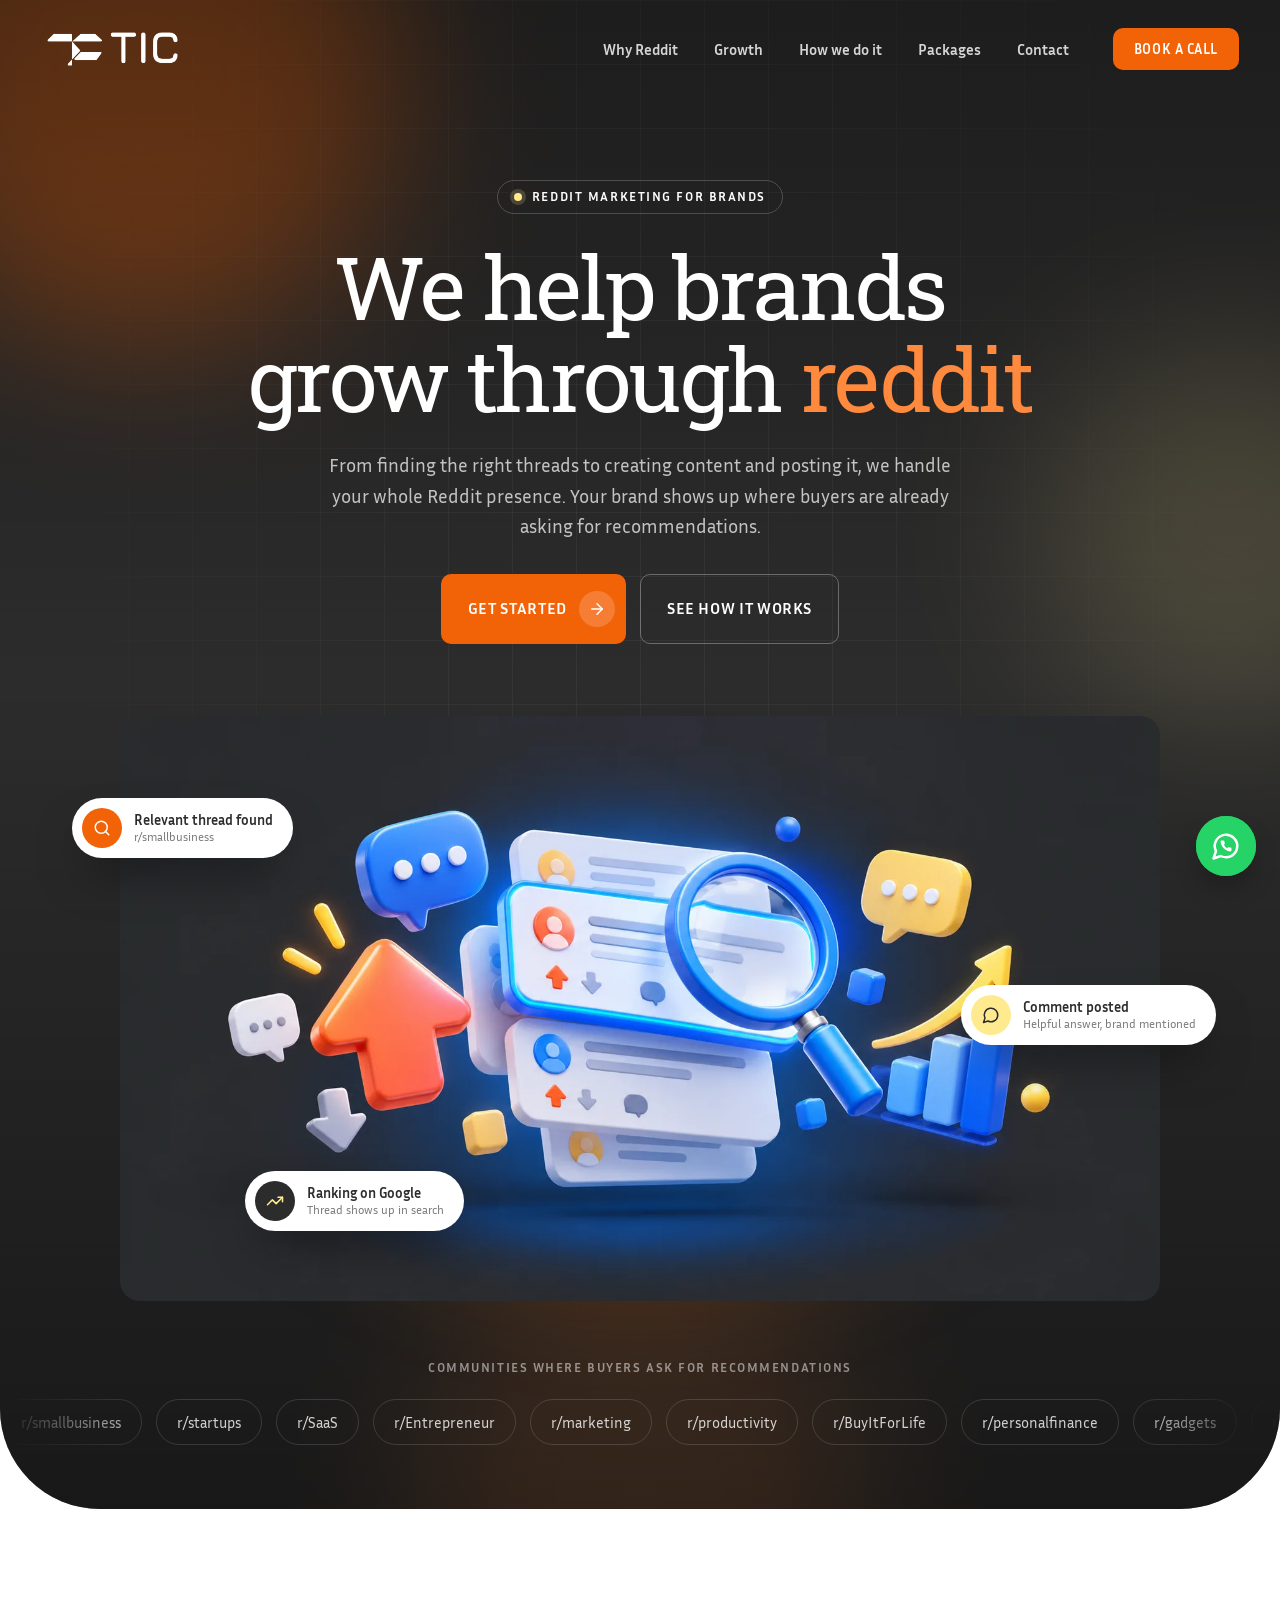
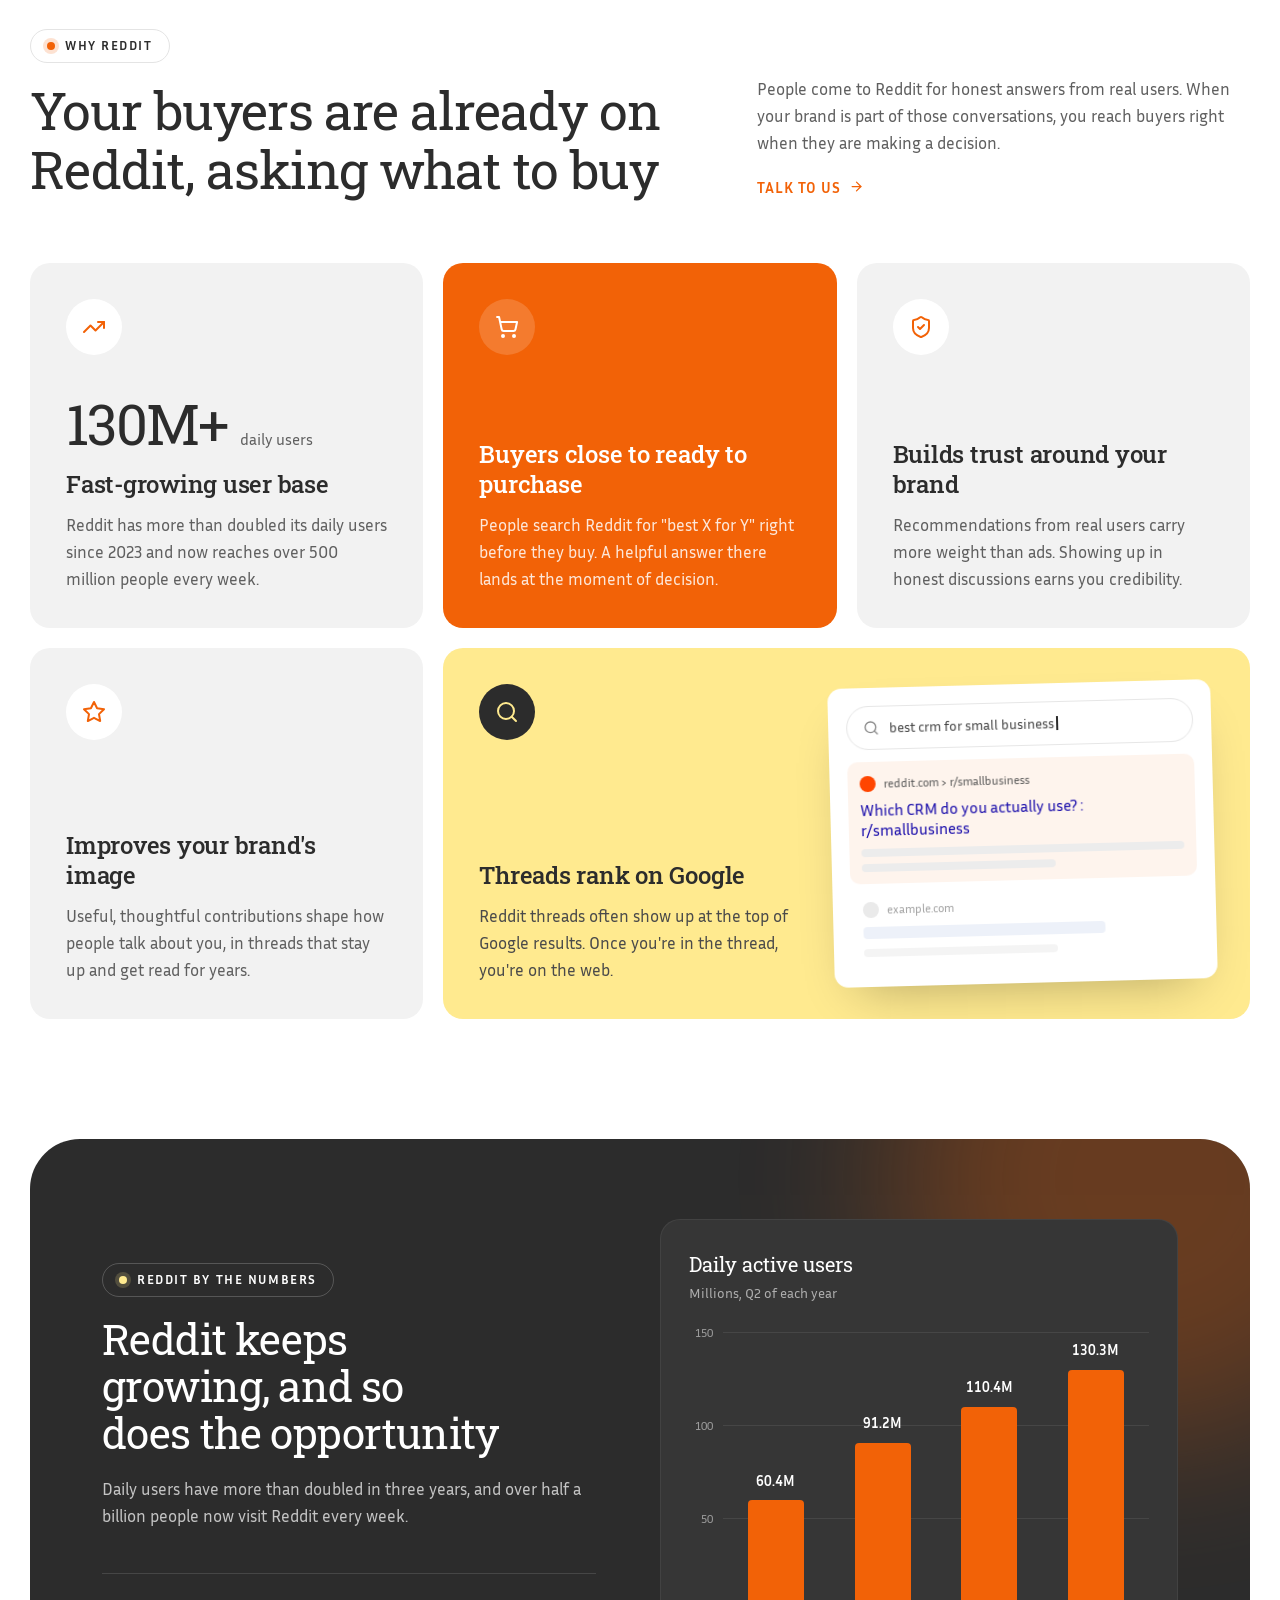
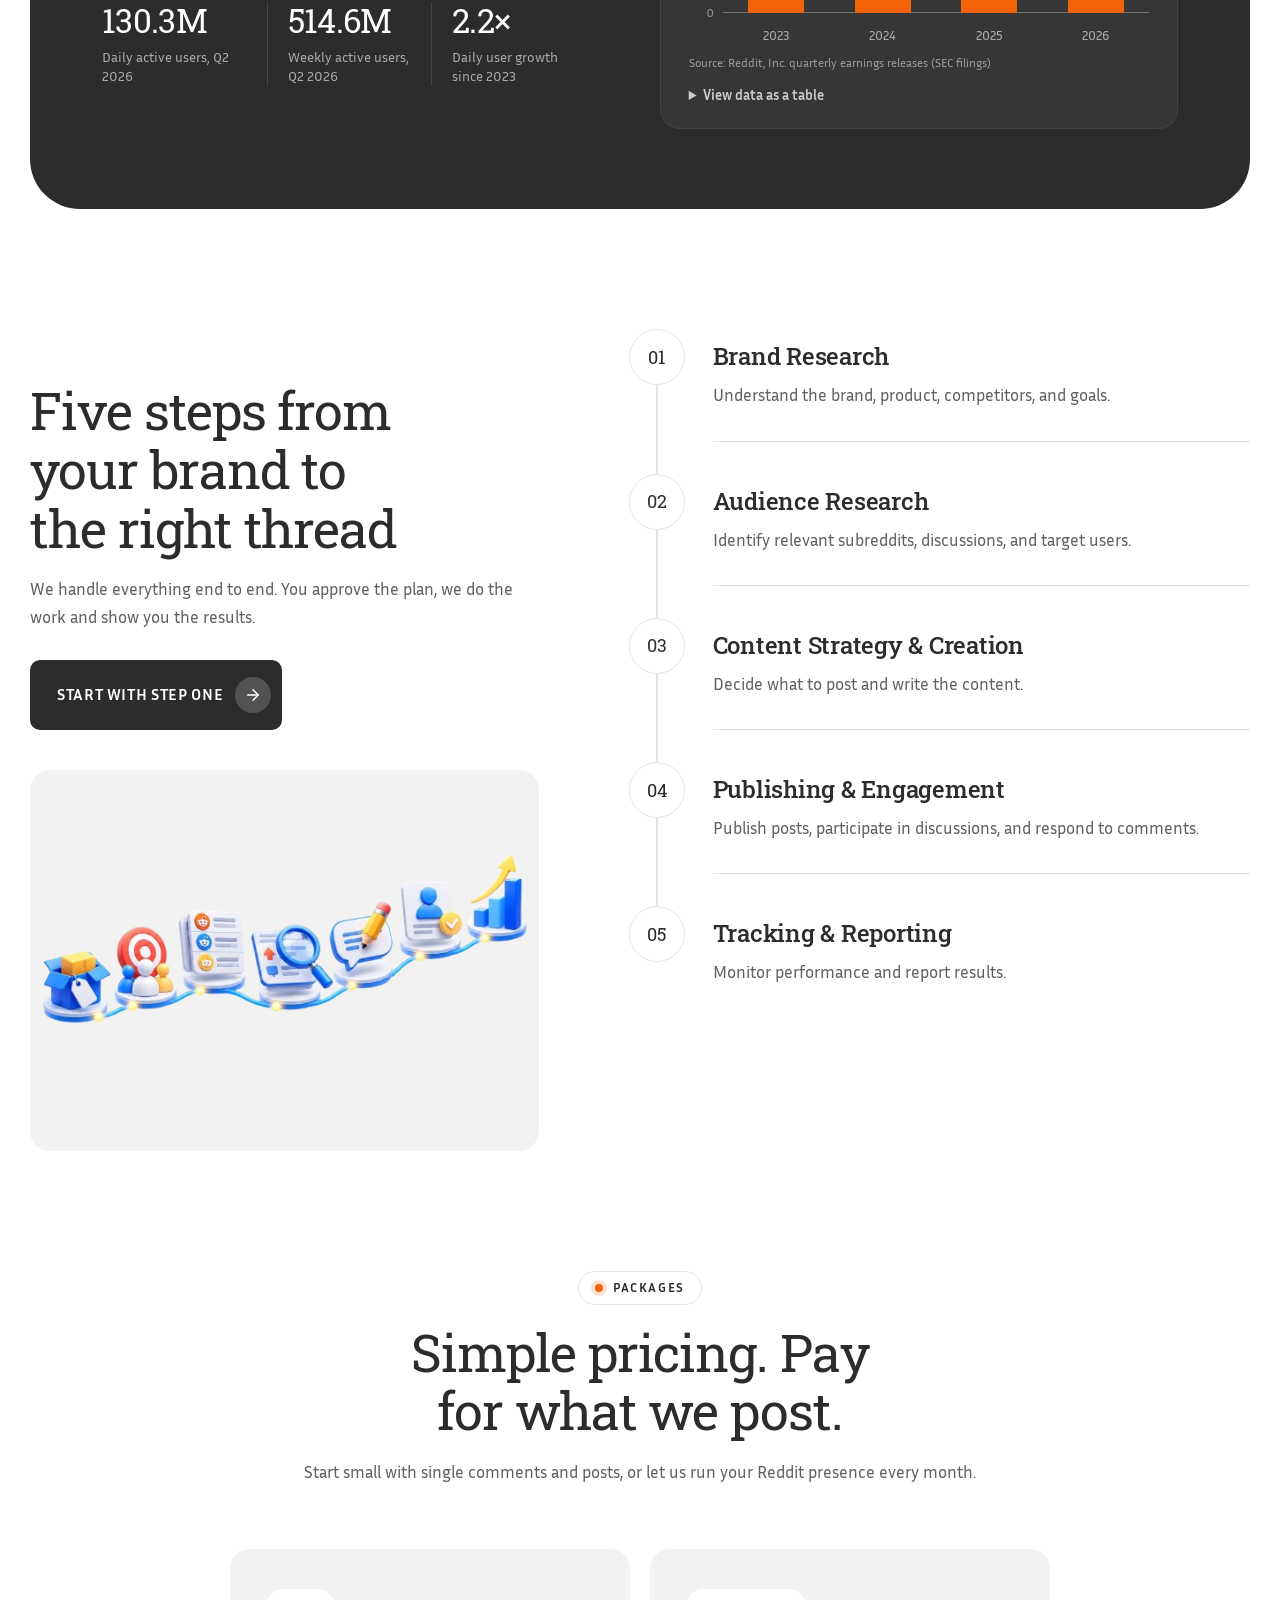
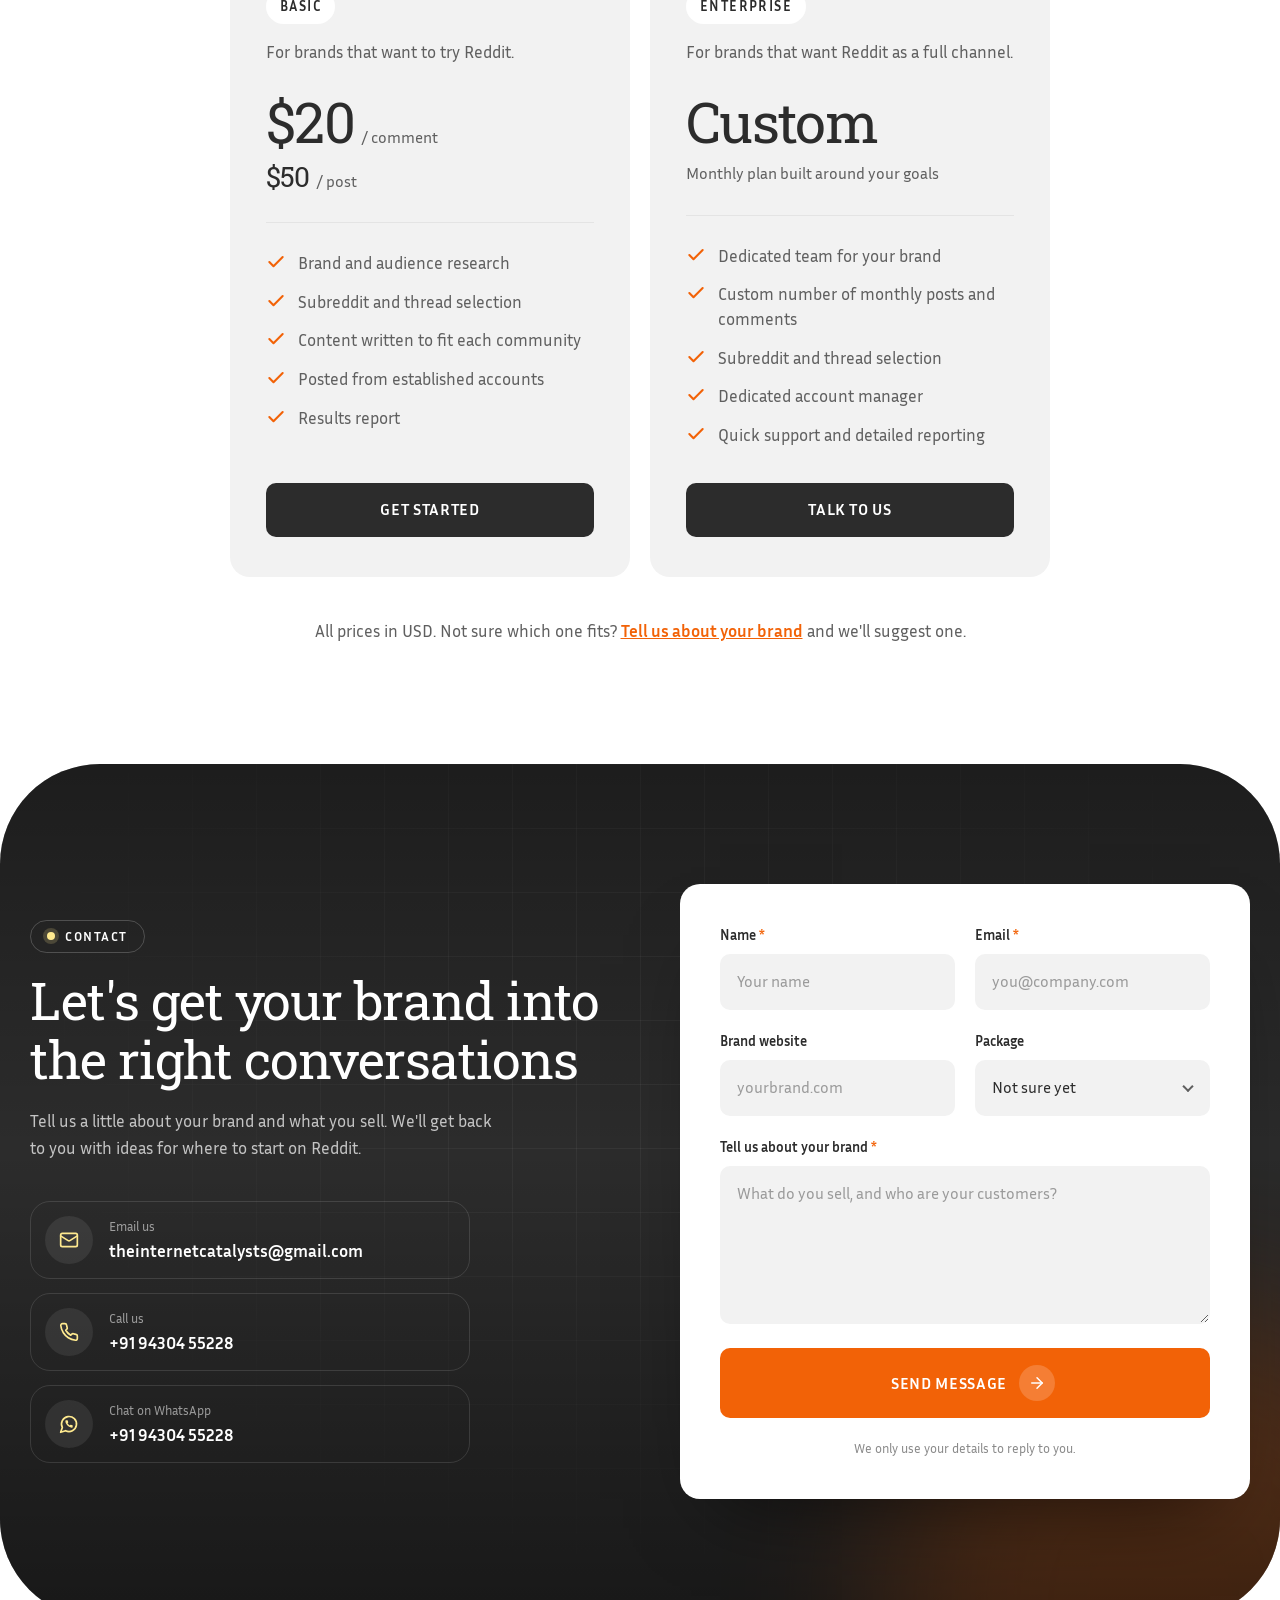
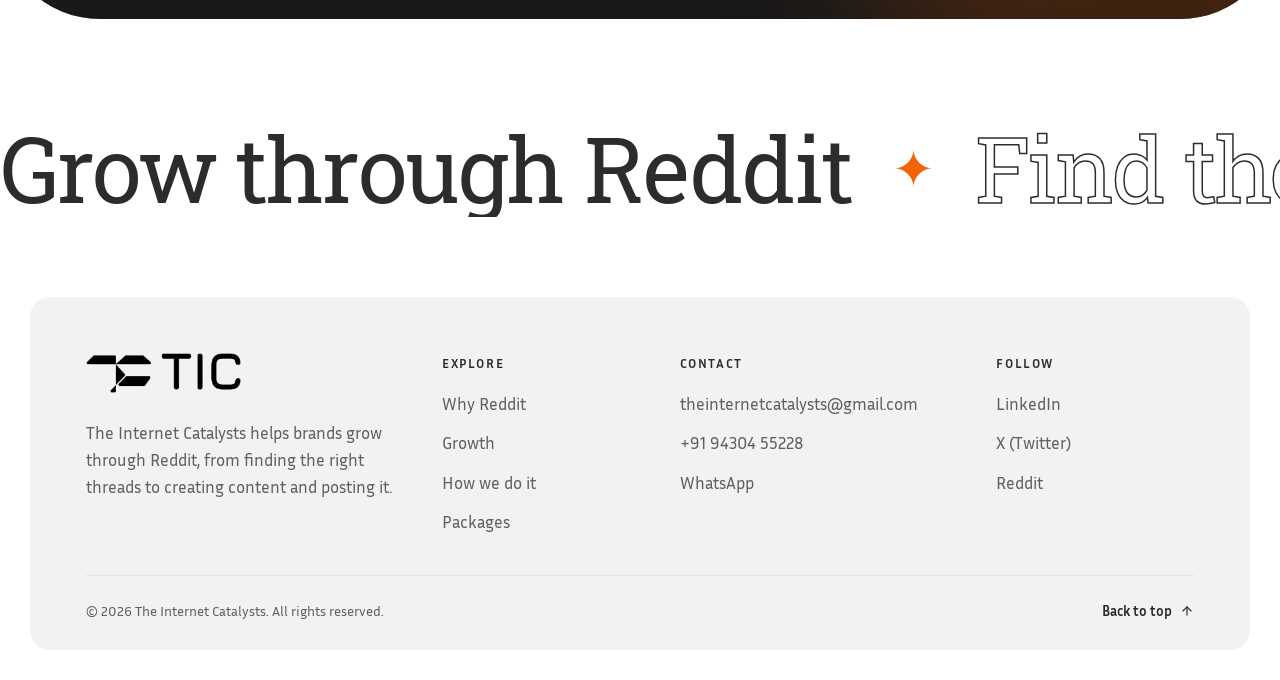
==== index.html @ 03d3850f "Update index.html into png" ====
<!DOCTYPE html>
<html lang="en">
<head>
  <meta charset="UTF-8">
  <meta name="viewport" content="width=device-width, initial-scale=1">
  <title>The Internet Catalysts | Reddit Marketing for Brands</title>
  <meta name="description" content="We help brands grow through Reddit, from finding the right threads to creating content and posting it.">

  <!-- Social preview (replace the image path once you have one) -->
  <meta property="og:title" content="The Internet Catalysts | Reddit Marketing for Brands">
  <meta property="og:description" content="We help brands grow through Reddit, from finding the right threads to creating content and posting it.">
  <meta property="og:type" content="website">
  <!-- <meta property="og:image" content="images/og-image.jpg"> -->

  <link rel="icon" type="image/png" href="assets/favicon.png">
  <link rel="apple-touch-icon" href="assets/favicon.png">

  <link rel="preconnect" href="https://fonts.googleapis.com">
  <link rel="preconnect" href="https://fonts.gstatic.com" crossorigin>
  <link href="https://fonts.googleapis.com/css2?family=Inria+Sans:wght@400;700&family=Roboto+Slab:wght@400;500;600&display=swap" rel="stylesheet">

  <link rel="stylesheet" href="css/style.css">
  <script>document.documentElement.classList.add('js');</script>
</head>
<body>

  <!-- Icon sprite (used via <svg><use href="#i-name"/></svg>) -->
  <svg width="0" height="0" style="position:absolute" aria-hidden="true">
    <symbol id="i-arrow" viewBox="0 0 24 24"><path d="M5 12h14"/><path d="m12 5 7 7-7 7"/></symbol>
    <symbol id="i-arrow-up" viewBox="0 0 24 24"><path d="m5 12 7-7 7 7"/><path d="M12 19V5"/></symbol>
    <symbol id="i-check" viewBox="0 0 24 24"><path d="M20 6 9 17l-5-5"/></symbol>
    <symbol id="i-trend" viewBox="0 0 24 24"><polyline points="22 7 13.5 15.5 8.5 10.5 2 17"/><polyline points="16 7 22 7 22 13"/></symbol>
    <symbol id="i-cart" viewBox="0 0 24 24"><circle cx="8" cy="21" r="1"/><circle cx="19" cy="21" r="1"/><path d="M2.05 2.05h2l2.66 12.42a2 2 0 0 0 2 1.58h9.78a2 2 0 0 0 1.95-1.57l1.65-7.43H5.12"/></symbol>
    <symbol id="i-shield" viewBox="0 0 24 24"><path d="M20 13c0 5-3.5 7.5-7.66 8.95a1 1 0 0 1-.67-.01C7.5 20.5 4 18 4 13V6a1 1 0 0 1 1-1c2 0 4.5-1.2 6.24-2.72a1.17 1.17 0 0 1 1.52 0C14.51 3.81 17 5 19 5a1 1 0 0 1 1 1z"/><path d="m9 12 2 2 4-4"/></symbol>
    <symbol id="i-star" viewBox="0 0 24 24"><polygon points="12 2 15.09 8.26 22 9.27 17 14.14 18.18 21.02 12 17.77 5.82 21.02 7 14.14 2 9.27 8.91 8.26 12 2"/></symbol>
    <symbol id="i-search" viewBox="0 0 24 24"><circle cx="11" cy="11" r="8"/><path d="m21 21-4.3-4.3"/></symbol>
    <symbol id="i-message" viewBox="0 0 24 24"><path d="M7.9 20A9 9 0 1 0 4 16.1L2 22Z"/></symbol>
    <symbol id="i-image" viewBox="0 0 24 24"><rect width="18" height="18" x="3" y="3" rx="2"/><circle cx="9" cy="9" r="2"/><path d="m21 15-3.1-3.1a2 2 0 0 0-2.8 0L6 21"/></symbol>
    <symbol id="i-mail" viewBox="0 0 24 24"><rect width="20" height="16" x="2" y="4" rx="2"/><path d="m22 7-8.97 5.7a1.94 1.94 0 0 1-2.06 0L2 7"/></symbol>
    <symbol id="i-calendar" viewBox="0 0 24 24"><rect width="18" height="18" x="3" y="4" rx="2"/><path d="M16 2v4M8 2v4M3 10h18"/></symbol>
    <symbol id="i-phone" viewBox="0 0 24 24"><path d="M22 16.92v3a2 2 0 0 1-2.18 2 19.79 19.79 0 0 1-8.63-3.07 19.5 19.5 0 0 1-6-6 19.79 19.79 0 0 1-3.07-8.67A2 2 0 0 1 4.11 2h3a2 2 0 0 1 2 1.72 12.84 12.84 0 0 0 .7 2.81 2 2 0 0 1-.45 2.11L8.09 9.91a16 16 0 0 0 6 6l1.27-1.27a2 2 0 0 1 2.11-.45 12.84 12.84 0 0 0 2.81.7A2 2 0 0 1 22 16.92z"/></symbol>
    <symbol id="i-whatsapp" viewBox="0 0 24 24"><path d="M7.9 20A9 9 0 1 0 4 16.1L2 22Z"/><path fill="currentColor" stroke="none" transform="translate(6.72 6.72) scale(0.44)" d="M22 16.92v3a2 2 0 0 1-2.18 2 19.79 19.79 0 0 1-8.63-3.07 19.5 19.5 0 0 1-6-6 19.79 19.79 0 0 1-3.07-8.67A2 2 0 0 1 4.11 2h3a2 2 0 0 1 2 1.72 12.84 12.84 0 0 0 .7 2.81 2 2 0 0 1-.45 2.11L8.09 9.91a16 16 0 0 0 6 6l1.27-1.27a2 2 0 0 1 2.11-.45 12.84 12.84 0 0 0 2.81.7A2 2 0 0 1 22 16.92z"/></symbol>
  </svg>

  <a class="skip-link" href="#main">Skip to content</a>

  <!-- ============ NAVBAR ============ -->
  <header class="nav" data-nav>
    <div class="container">
      <div class="nav-bar">
        <a class="brand" href="#home">
          <img class="brand-logo-img" src="assets/logo.png" width="955" height="247" alt="The Internet Catalysts">
        </a>

        <nav class="nav-links" aria-label="Main">
          <a href="#why">Why Reddit</a>
          <a href="#growth">Growth</a>
          <a href="#process">How we do it</a>
          <a href="#pricing">Packages</a>
          <a href="#contact">Contact</a>
        </nav>

        <a class="btn btn-primary btn-sm nav-cta" href="#contact">Book a call</a>

        <button class="nav-toggle" type="button" aria-expanded="false" aria-controls="mobile-menu" aria-label="Open menu" data-nav-toggle>
          <span></span><span></span>
        </button>
      </div>

      <div class="mobile-menu" id="mobile-menu" data-mobile-menu>
        <a href="#why">Why Reddit</a>
        <a href="#growth">Growth</a>
        <a href="#process">How we do it</a>
        <a href="#pricing">Packages</a>
        <a href="#contact">Contact</a>
        <a class="btn btn-primary" href="#contact">Book a call</a>
      </div>
    </div>
  </header>

  <main id="main">

    <!-- ============ HERO ============ -->
    <section class="hero" id="home">
      <div class="hero-bg" aria-hidden="true">
        <span class="orb orb-1"></span>
        <span class="orb orb-2"></span>
        <span class="orb orb-3"></span>
        <span class="hero-grid"></span>
      </div>

      <div class="container">
        <div class="hero-inner">
          <span class="pre-title pre-title--dark hero-anim" style="--d:0">Reddit marketing for brands</span>

          <h1 class="hero-title" data-split>We help brands grow through <em>reddit</em></h1>

          <p class="hero-sub hero-anim" style="--d:6">
            From finding the right threads to creating content and posting it, we handle your whole Reddit presence.
            Your brand shows up where buyers are already asking for recommendations.
          </p>

          <div class="hero-actions hero-anim" style="--d:7">
            <a class="btn btn-primary btn-arrow" href="#contact">
              Get started
              <span class="btn-icon"><svg class="i"><use href="#i-arrow"/></svg></span>
            </a>
            <a class="btn btn-ghost" href="#process">See how it works</a>
          </div>

        </div>

        <div class="hero-visual hero-anim hero-anim--scale" style="--d:9">
          <div class="media media--16x9 media--dark">
            <img src="assets/hero.webp" width="1672" height="941" fetchpriority="high" decoding="async"
              alt="Illustration of Reddit-style discussion threads with upvotes, comments, a magnifying glass and a rising growth chart">
          </div>

          <div class="chip chip-1" aria-hidden="true">
            <span class="chip-icon chip-icon--primary"><svg class="i"><use href="#i-search"/></svg></span>
            <span class="chip-text"><strong>Relevant thread found</strong><small>r/smallbusiness</small></span>
          </div>
          <div class="chip chip-2" aria-hidden="true">
            <span class="chip-icon chip-icon--yellow"><svg class="i"><use href="#i-message"/></svg></span>
            <span class="chip-text"><strong>Comment posted</strong><small>Helpful answer, brand mentioned</small></span>
          </div>
          <div class="chip chip-3" aria-hidden="true">
            <span class="chip-icon chip-icon--dark"><svg class="i"><use href="#i-trend"/></svg></span>
            <span class="chip-text"><strong>Ranking on Google</strong><small>Thread shows up in search</small></span>
          </div>
        </div>
      </div>

      <div class="ticker-wrap">
        <p class="ticker-label">Communities where buyers ask for recommendations</p>
        <div class="ticker" aria-hidden="true">
          <div class="ticker-track">
            <span>r/smallbusiness</span><span>r/startups</span><span>r/SaaS</span><span>r/Entrepreneur</span>
            <span>r/marketing</span><span>r/productivity</span><span>r/BuyItForLife</span><span>r/personalfinance</span>
            <span>r/gadgets</span><span>r/fitness</span><span>r/HomeImprovement</span><span>r/SkincareAddiction</span>
            <!-- duplicate set for seamless loop -->
            <span>r/smallbusiness</span><span>r/startups</span><span>r/SaaS</span><span>r/Entrepreneur</span>
            <span>r/marketing</span><span>r/productivity</span><span>r/BuyItForLife</span><span>r/personalfinance</span>
            <span>r/gadgets</span><span>r/fitness</span><span>r/HomeImprovement</span><span>r/SkincareAddiction</span>
          </div>
        </div>
      </div>
    </section>

    <!-- ============ WHY REDDIT ============ -->
    <section class="section" id="why">
      <div class="container">
        <div class="section-head">
          <div>
            <span class="pre-title" data-reveal>Why Reddit</span>
            <h2 class="h2" data-reveal style="--d:1">Your buyers are already on Reddit, asking what to buy</h2>
          </div>
          <div class="section-head-side" data-reveal style="--d:2">
            <p>People come to Reddit for honest answers from real users. When your brand is part of those conversations, you reach buyers right when they are making a decision.</p>
            <a class="link-arrow" href="#contact">Talk to us <svg class="i"><use href="#i-arrow"/></svg></a>
          </div>
        </div>

        <div class="bento">
          <article class="card card--span2" data-reveal data-spotlight>
            <span class="card-icon"><svg class="i"><use href="#i-trend"/></svg></span>
            <div>
              <p class="card-stat">130M+ <small>daily users</small></p>
              <h3 class="h3">Fast-growing user base</h3>
              <p>Reddit has more than doubled its daily users since 2023 and now reaches over 500 million people every week.</p>
            </div>
          </article>

          <article class="card card--span2 card--primary" data-reveal style="--d:1" data-spotlight>
            <span class="card-icon"><svg class="i"><use href="#i-cart"/></svg></span>
            <div>
              <h3 class="h3">Buyers close to ready to purchase</h3>
              <p>People search Reddit for "best X for Y" right before they buy. A helpful answer there lands at the moment of decision.</p>
            </div>
          </article>

          <article class="card card--span2" data-reveal style="--d:2" data-spotlight>
            <span class="card-icon"><svg class="i"><use href="#i-shield"/></svg></span>
            <div>
              <h3 class="h3">Builds trust around your brand</h3>
              <p>Recommendations from real users carry more weight than ads. Showing up in honest discussions earns you credibility.</p>
            </div>
          </article>

          <article class="card card--span2" data-reveal data-spotlight>
            <span class="card-icon"><svg class="i"><use href="#i-star"/></svg></span>
            <div>
              <h3 class="h3">Improves your brand's image</h3>
              <p>Useful, thoughtful contributions shape how people talk about you, in threads that stay up and get read for years.</p>
            </div>
          </article>

          <article class="card card--span4 card--yellow card--split" data-reveal style="--d:1" data-spotlight>
            <div class="card-split-text">
              <span class="card-icon"><svg class="i"><use href="#i-search"/></svg></span>
              <div>
                <h3 class="h3">Threads rank on Google</h3>
                <p>Reddit threads often show up at the top of Google results. Once you're in the thread, you're on the web.</p>
              </div>
            </div>

            <div class="serp" aria-hidden="true">
              <div class="serp-bar">
                <svg class="i"><use href="#i-search"/></svg>
                <span class="serp-query">best crm for small business</span>
              </div>
              <div class="serp-result serp-result--hit">
                <div class="serp-site"><span class="serp-fav"></span>reddit.com › r/smallbusiness</div>
                <div class="serp-title">Which CRM do you actually use? : r/smallbusiness</div>
                <div class="serp-line"></div>
                <div class="serp-line serp-line--short"></div>
              </div>
              <div class="serp-result">
                <div class="serp-site"><span class="serp-fav serp-fav--gray"></span>example.com</div>
                <div class="serp-line serp-line--title"></div>
                <div class="serp-line serp-line--short"></div>
              </div>
            </div>
          </article>
        </div>
      </div>
    </section>

    <!-- ============ REDDIT GROWTH (CHART) ============ -->
    <section class="section" id="growth">
      <div class="container">
        <div class="growth-card">
          <span class="orb orb-growth" aria-hidden="true"></span>

          <div class="growth-text">
            <span class="pre-title pre-title--dark" data-reveal>Reddit by the numbers</span>
            <h2 class="h2" data-reveal style="--d:1">Reddit keeps growing, and so does the opportunity</h2>
            <p data-reveal style="--d:2">Daily users have more than doubled in three years, and over half a billion people now visit Reddit every week.</p>

            <div class="stats">
              <div class="stat" data-reveal style="--d:3">
                <span class="stat-value" data-count="130.3" data-decimals="1" data-suffix="M">130.3M</span>
                <span class="stat-label">Daily active users, Q2 2026</span>
              </div>
              <div class="stat" data-reveal style="--d:4">
                <span class="stat-value" data-count="514.6" data-decimals="1" data-suffix="M">514.6M</span>
                <span class="stat-label">Weekly active users, Q2 2026</span>
              </div>
              <div class="stat" data-reveal style="--d:5">
                <span class="stat-value" data-count="2.2" data-decimals="1" data-suffix="×">2.2×</span>
                <span class="stat-label">Daily user growth since 2023</span>
              </div>
            </div>
          </div>

          <figure class="chart" data-reveal style="--d:2" data-chart>
            <figcaption class="chart-head">
              <span class="chart-title">Daily active users</span>
              <span class="chart-sub">Millions, Q2 of each year</span>
            </figcaption>
            <div class="chart-plot" data-chart-plot></div>
            <p class="chart-source">Source: Reddit, Inc. quarterly earnings releases (SEC filings)</p>
            <details class="chart-table">
              <summary>View data as a table</summary>
              <table data-chart-table>
                <thead><tr><th scope="col">Quarter</th><th scope="col">Daily users (M)</th><th scope="col">Weekly users (M)</th></tr></thead>
                <tbody></tbody>
              </table>
            </details>
          </figure>
        </div>
      </div>
    </section>

    <!-- ============ HOW WE DO IT ============ -->
    <section class="section" id="process">
      <div class="container">
        <div class="process">
          <div class="process-side">
            <div class="process-sticky">
              <span class="pre-title" data-reveal>How we do it</span>
              <h2 class="h2" data-reveal style="--d:1">Five steps from your brand to the right thread</h2>
              <p data-reveal style="--d:2">We handle everything end to end. You approve the plan, we do the work and show you the results.</p>
              <a class="btn btn-dark btn-arrow" href="#contact" data-reveal style="--d:3">
                Start with step one
                <span class="btn-icon"><svg class="i"><use href="#i-arrow"/></svg></span>
              </a>

              <div class="media media--4x3 process-media" data-reveal style="--d:4">
                <img src="assets/journey.png" width="1448" height="1086" loading="lazy" decoding="async"
                  alt="Illustration of the workflow: brand, audience, communities, threads, content, account and results">
              </div>
            </div>
          </div>

          <div class="steps" data-steps>
            <span class="steps-line" aria-hidden="true"><span class="steps-line-fill"></span></span>
            <ol class="steps-list">

            <li class="step" data-reveal>
              <span class="step-num">01</span>
              <div class="step-body">
                <h3 class="h3">Brand Research</h3>
                <p>Understand the brand, product, competitors, and goals.</p>
              </div>
            </li>
            <li class="step" data-reveal>
              <span class="step-num">02</span>
              <div class="step-body">
                <h3 class="h3">Audience Research</h3>
                <p>Identify relevant subreddits, discussions, and target users.</p>
              </div>
            </li>
            <li class="step" data-reveal>
              <span class="step-num">03</span>
              <div class="step-body">
                <h3 class="h3">Content Strategy &amp; Creation</h3>
                <p>Decide what to post and write the content.</p>
              </div>
            </li>
            <li class="step" data-reveal>
              <span class="step-num">04</span>
              <div class="step-body">
                <h3 class="h3">Publishing &amp; Engagement</h3>
                <p>Publish posts, participate in discussions, and respond to comments.</p>
              </div>
            </li>
            <li class="step" data-reveal>
              <span class="step-num">05</span>
              <div class="step-body">
                <h3 class="h3">Tracking &amp; Reporting</h3>
                <p>Monitor performance and report results.</p>
              </div>
            </li>
            </ol>
          </div>
        </div>
      </div>
    </section>

    <!-- ============ PACKAGES ============ -->
    <section class="section" id="pricing">
      <div class="container">
        <div class="section-head section-head--center">
          <span class="pre-title" data-reveal>Packages</span>
          <h2 class="h2" data-reveal style="--d:1">Simple pricing. Pay for what we post.</h2>
          <p data-reveal style="--d:2">Start small with single comments and posts, or let us run your Reddit presence every month.</p>
        </div>

        <div class="pricing-grid">
          <!-- BASIC -->
          <article class="price-card" data-reveal>
            <div class="price-top">
              <span class="price-name">Basic</span>
              <p class="price-desc">For brands that want to try Reddit.</p>
            </div>
            <div class="price-amounts">
              <p class="price"><span class="price-num">$20</span><span class="price-unit">/ comment</span></p>
              <p class="price price--second"><span class="price-num">$50</span><span class="price-unit">/ post</span></p>
            </div>
            <ul class="price-list">
              <li><svg class="i"><use href="#i-check"/></svg>Brand and audience research</li>
              <li><svg class="i"><use href="#i-check"/></svg>Subreddit and thread selection</li>
              <li><svg class="i"><use href="#i-check"/></svg>Content written to fit each community</li>
              <li><svg class="i"><use href="#i-check"/></svg>Posted from established accounts</li>
              <li><svg class="i"><use href="#i-check"/></svg>Results report</li>
            </ul>
            <a class="btn btn-dark btn-block" href="#contact" data-package="Basic">Get started</a>
          </article>

          <!-- MEDIUM (pricing to be decided: update price + features here) -->
          <!-- <article class="price-card price-card--featured" data-reveal style="--d:1">
            <span class="price-badge">New</span>
            <div class="price-top">
              <span class="price-name">Medium</span>
              <p class="price-desc">A monthly bundle for brands ready to grow on Reddit.</p>
            </div>
            <div class="price-amounts">
              <p class="price"><span class="price-num price-num--text">Coming soon</span></p>
              <p class="price price--second"><span class="price-unit">Pricing will be announced shortly</span></p>
            </div>
            <ul class="price-list">
              <li><svg class="i"><use href="#i-check"/></svg>Everything in Basic</li>
              <li><svg class="i"><use href="#i-check"/></svg>A monthly mix of posts and comments</li>
              <li><svg class="i"><use href="#i-check"/></svg>Ongoing thread monitoring</li>
              <li><svg class="i"><use href="#i-check"/></svg>Monthly results report</li>
            </ul>
            <a class="btn btn-primary btn-block" href="#contact" data-package="Medium">Get notified</a>
          </article> -->

          <!-- ENTERPRISE -->
          <article class="price-card" data-reveal style="--d:1">
            <div class="price-top">
              <span class="price-name">Enterprise</span>
              <p class="price-desc">For brands that want Reddit as a full channel.</p>
            </div>
            <div class="price-amounts">
              <p class="price"><span class="price-num">Custom</span></p>
              <p class="price price--second"><span class="price-unit">Monthly plan built around your goals</span></p>
            </div>
            <ul class="price-list">
              <li><svg class="i"><use href="#i-check"/></svg>Dedicated team for your brand</li>
              <li><svg class="i"><use href="#i-check"/></svg>Custom number of monthly posts and comments</li>
              <li><svg class="i"><use href="#i-check"/></svg>Subreddit and thread selection</li>
              <li><svg class="i"><use href="#i-check"/></svg>Dedicated account manager</li>
              <li><svg class="i"><use href="#i-check"/></svg>Quick support and detailed reporting</li>
            </ul>
            <a class="btn btn-dark btn-block" href="#contact" data-package="Enterprise">Talk to us</a>
          </article>
        </div>

        <p class="pricing-note" data-reveal>All prices in USD. Not sure which one fits? <a href="#contact">Tell us about your brand</a> and we'll suggest one.</p>
      </div>
    </section>

    <!-- ============ CONTACT ============ -->
    <section class="contact" id="contact">
      <div class="hero-bg" aria-hidden="true">
        <span class="orb orb-4"></span>
        <span class="hero-grid"></span>
      </div>

      <div class="container">
        <div class="contact-grid">
          <div class="contact-text">
            <span class="pre-title pre-title--dark" data-reveal>Contact</span>
            <h2 class="h2" data-reveal style="--d:1">Let's get your brand into the right conversations</h2>
            <p data-reveal style="--d:2">Tell us a little about your brand and what you sell. We'll get back to you with ideas for where to start on Reddit.</p>

            <ul class="contact-info">
              <li data-reveal style="--d:3">
                <span class="contact-icon"><svg class="i"><use href="#i-mail"/></svg></span>
                <span><small>Email us</small><a href="mailto:theinternetcatalysts@gmail.com">theinternetcatalysts@gmail.com</a></span>
              </li>
              <li data-reveal style="--d:4">
                <span class="contact-icon"><svg class="i"><use href="#i-phone"/></svg></span>
                <span><small>Call us</small><a href="tel:+919430455228">+91 94304 55228</a></span>
              </li>
              <li data-reveal style="--d:5">
                <span class="contact-icon"><svg class="i"><use href="#i-whatsapp"/></svg></span>
                <span><small>Chat on WhatsApp</small><a href="https://wa.me/919430455228" target="_blank" rel="noopener">+91 94304 55228</a></span>
              </li>
            </ul>
          </div>

          <div class="form-card" data-reveal style="--d:2">
            <form class="form" id="contact-form" novalidate data-form>
              <div class="form-row">
                <div class="field">
                  <label for="f-name">Name <span aria-hidden="true">*</span></label>
                  <input id="f-name" name="name" type="text" autocomplete="name" placeholder="Your name" required>
                  <span class="field-error" data-error-for="name"></span>
                </div>
                <div class="field">
                  <label for="f-email">Email <span aria-hidden="true">*</span></label>
                  <input id="f-email" name="email" type="email" autocomplete="email" placeholder="you@company.com" required>
                  <span class="field-error" data-error-for="email"></span>
                </div>
              </div>

              <div class="form-row">
                <div class="field">
                  <label for="f-website">Brand website</label>
                  <input id="f-website" name="website" type="text" autocomplete="url" placeholder="yourbrand.com">
                </div>
                <div class="field">
                  <label for="f-package">Package</label>
                  <div class="select-wrap">
                    <select id="f-package" name="package">
                      <option value="Not sure yet">Not sure yet</option>
                      <option value="Basic">Basic</option>
                      <option value="Enterprise">Enterprise</option>
                    </select>
                  </div>
                </div>
              </div>

              <div class="field">
                <label for="f-message">Tell us about your brand <span aria-hidden="true">*</span></label>
                <textarea id="f-message" name="message" rows="5" placeholder="What do you sell, and who are your customers?" required></textarea>
                <span class="field-error" data-error-for="message"></span>
              </div>

              <!-- spam trap: hidden from people, bots fill it in -->
              <div class="hp-field" aria-hidden="true">
                <label for="f-company">Company</label>
                <input id="f-company" name="company_hp" type="text" tabindex="-1" autocomplete="off">
              </div>

              <button class="btn btn-primary btn-block btn-arrow" type="submit" data-submit>
                <span data-submit-label>Send message</span>
                <span class="btn-icon"><svg class="i"><use href="#i-arrow"/></svg></span>
              </button>
              <p class="form-status" role="alert" data-form-status></p>
              <p class="form-note">We only use your details to reply to you.</p>
            </form>

            <div class="form-success" data-form-success hidden>
              <span class="success-icon"><svg class="i"><use href="#i-check"/></svg></span>
              <h3 class="h3">Thanks, message received!</h3>
              <p>We'll get back to you soon with ideas for your brand.</p>
              <button class="btn btn-dark" type="button" data-form-reset>Send another message</button>
            </div>
          </div>
        </div>
      </div>
    </section>
  </main>

  <!-- ============ FOOTER ============ -->
  <footer class="footer">
    <div class="marquee" aria-hidden="true">
      <div class="marquee-track">
        <span>Grow through Reddit</span><i>✦</i>
        <span class="outline">Find the right threads</span><i>✦</i>
        <span>Create content that fits</span><i>✦</i>
        <span class="outline">Track every result</span><i>✦</i>
        <span>Grow through Reddit</span><i>✦</i>
        <span class="outline">Find the right threads</span><i>✦</i>
        <span>Create content that fits</span><i>✦</i>
        <span class="outline">Track every result</span><i>✦</i>
      </div>
    </div>

    <div class="container">
      <div class="footer-box">
        <div class="footer-top">
          <div class="footer-brand">
            <a class="brand brand--dark" href="#home">
              <img class="brand-logo-img" src="assets/logo.png" width="955" height="247" alt="The Internet Catalysts" loading="lazy">
            </a>
            <p>The Internet Catalysts helps brands grow through Reddit, from finding the right threads to creating content and posting it.</p>
          </div>

          <div class="footer-col">
            <h4>Explore</h4>
            <a href="#why">Why Reddit</a>
            <a href="#growth">Growth</a>
            <a href="#process">How we do it</a>
            <a href="#pricing">Packages</a>
          </div>

          <div class="footer-col">
            <h4>Contact</h4>
            <a href="mailto:theinternetcatalysts@gmail.com">theinternetcatalysts@gmail.com</a>
            <a href="tel:+919430455228">+91 94304 55228</a>
            <a href="https://wa.me/919430455228" target="_blank" rel="noopener">WhatsApp</a>
          </div>

          <div class="footer-col">
            <h4>Follow</h4>
            <!-- Add your social profile links -->
            <a href="#" target="_blank" rel="noopener">LinkedIn</a>
            <a href="#" target="_blank" rel="noopener">X (Twitter)</a>
            <a href="#" target="_blank" rel="noopener">Reddit</a>
          </div>
        </div>

        <div class="footer-bottom">
          <p>© <span data-year>2026</span> The Internet Catalysts. All rights reserved.</p>
          <a class="to-top" href="#home">Back to top <svg class="i"><use href="#i-arrow-up"/></svg></a>
        </div>
      </div>
    </div>
  </footer>

  <!-- Sticky WhatsApp button -->
  <a class="wa-float" href="https://wa.me/919430455228" target="_blank" rel="noopener" aria-label="Chat with us on WhatsApp">
    <svg class="i"><use href="#i-whatsapp"/></svg>
    <span class="wa-float-label">Chat with us</span>
  </a>

  <script src="js/main.js"></script>
</body>
</html>
---- css/style.css ----
/* =========================================================
   YourBrand — Reddit marketing single page
   Design tokens: colors, radius, fonts
   ========================================================= */
:root {
  --black: #2c2c2c;
  --black-2: #363636;
  --ink: #2c2c2c;
  --ink-soft: #5f5f5f;
  --gray: #f2f2f2;
  --line: #e4e4e4;
  --white: #ffffff;

  --primary: #f26207;
  --primary-rgb: 242, 98, 7; /* same color, for rgba() glows and rings */
  --primary-hover: #d45304;
  --secondary: #ff8a3d;
  --yellow: #ffea8f;

  --r-sm: 10px;
  --r-md: 20px;
  --r-lg: 50px;
  --r-xl: 100px;

  --font-head: "Roboto Slab", Georgia, serif;
  --font-body: "Inria Sans", system-ui, -apple-system, "Segoe UI", sans-serif;

  --container: 1240px;
  --gutter: 30px;
  --section-y: 120px;

  --ease: cubic-bezier(.2, .7, .2, 1);
}

/* =========================================================
   Base
   ========================================================= */
*, *::before, *::after { box-sizing: border-box; }

html {
  scroll-behavior: smooth;
  -webkit-text-size-adjust: 100%;
}

body {
  margin: 0;
  font-family: var(--font-body);
  font-size: 17px;
  line-height: 1.6;
  color: var(--ink-soft);
  background: var(--white);
  -webkit-font-smoothing: antialiased;
  -moz-osx-font-smoothing: grayscale;
  overflow-x: hidden;
}

h1, h2, h3, h4, p { margin: 0; }
a { color: inherit; }
img { max-width: 100%; display: block; }
button, input, select, textarea { font: inherit; }
[hidden] { display: none !important; }

[id] { scroll-margin-top: 90px; }

:focus-visible {
  outline: 2px solid var(--primary);
  outline-offset: 3px;
  border-radius: 4px;
}

.i {
  width: 1em;
  height: 1em;
  fill: none;
  stroke: currentColor;
  stroke-width: 2;
  stroke-linecap: round;
  stroke-linejoin: round;
  flex-shrink: 0;
}

.container {
  width: 100%;
  max-width: calc(var(--container) + var(--gutter) * 2);
  margin: 0 auto;
  padding: 0 var(--gutter);
}

.skip-link {
  position: absolute;
  top: -100px;
  left: 16px;
  z-index: 200;
  padding: 12px 18px;
  background: var(--primary);
  color: var(--white);
  border-radius: var(--r-sm);
  font-weight: 700;
  text-decoration: none;
}
.skip-link:focus { top: 16px; }

/* =========================================================
   Typography
   ========================================================= */
.h2 {
  font-family: var(--font-head);
  font-weight: 400;
  font-size: clamp(2rem, 1.2rem + 2.6vw, 3.5rem);
  line-height: 1.12;
  letter-spacing: -0.02em;
  color: var(--ink);
  margin-top: 18px;
  text-wrap: balance;
}

.h3 {
  font-family: var(--font-head);
  font-weight: 500;
  font-size: 24px;
  line-height: 1.25;
  letter-spacing: -0.01em;
  color: var(--ink);
}

.pre-title {
  display: inline-flex;
  align-items: center;
  gap: 10px;
  padding: 8px 16px;
  border: 1px solid var(--line);
  border-radius: var(--r-lg);
  font-size: 13px;
  font-weight: 700;
  letter-spacing: .12em;
  text-transform: uppercase;
  color: var(--ink);
  line-height: 1.2;
}
.pre-title::before {
  content: "";
  width: 8px;
  height: 8px;
  border-radius: 50%;
  background: var(--primary);
  box-shadow: 0 0 0 4px rgba(var(--primary-rgb), .18);
}
.pre-title--dark {
  color: var(--white);
  border-color: rgba(255, 255, 255, .2);
}
.pre-title--dark::before {
  background: var(--yellow);
  box-shadow: 0 0 0 4px rgba(255, 234, 143, .18);
}

.link-arrow {
  display: inline-flex;
  align-items: center;
  gap: 8px;
  color: var(--primary);
  font-weight: 700;
  font-size: 15px;
  letter-spacing: .06em;
  text-transform: uppercase;
  text-decoration: none;
  transition: gap .3s var(--ease);
}
.link-arrow:hover { gap: 14px; }

/* =========================================================
   Buttons
   ========================================================= */
.btn {
  position: relative;
  overflow: hidden;
  display: inline-flex;
  align-items: center;
  justify-content: center;
  gap: 12px;
  padding: 16px 26px;
  border: 1.5px solid transparent;
  border-radius: var(--r-sm);
  font-family: var(--font-body);
  font-size: 16px;
  font-weight: 700;
  line-height: 1.2;
  letter-spacing: .04em;
  text-transform: uppercase;
  text-decoration: none;
  white-space: nowrap;
  cursor: pointer;
  transition: background-color .3s, color .3s, border-color .3s, box-shadow .3s, transform .3s var(--ease);
}
.btn:hover { transform: translateY(-2px); }
.btn:active { transform: translateY(0); }

/* shine sweep */
.btn::after {
  content: "";
  position: absolute;
  top: 0;
  left: -75%;
  width: 50%;
  height: 100%;
  background: linear-gradient(100deg, transparent, rgba(255, 255, 255, .35), transparent);
  transform: skewX(-20deg);
  pointer-events: none;
}
.btn:hover::after { animation: shine .8s var(--ease); }
@keyframes shine { to { left: 130%; } }

.btn-primary { background: var(--primary); color: var(--white); }
.btn-primary:hover { background: var(--primary-hover); box-shadow: 0 14px 30px -12px rgba(var(--primary-rgb), .7); }

.btn-dark { background: var(--black); color: var(--white); }
.btn-dark:hover { background: #111; box-shadow: 0 14px 30px -14px rgba(0, 0, 0, .6); }

.btn-ghost { background: transparent; color: var(--white); border-color: rgba(255, 255, 255, .3); }
.btn-ghost:hover { background: var(--white); color: var(--black); border-color: var(--white); }

.btn-sm { padding: 12px 20px; font-size: 14px; }
.btn-block { width: 100%; }

.btn-arrow { padding-right: 10px; }
.btn-icon {
  display: grid;
  place-items: center;
  width: 36px;
  height: 36px;
  border-radius: var(--r-lg);
  background: rgba(255, 255, 255, .18);
  transition: background-color .3s, color .3s;
}
.btn-icon .i { width: 18px; height: 18px; transition: transform .3s var(--ease); }
.btn-arrow:hover .btn-icon .i { transform: translateX(3px); }
.btn-primary.btn-arrow:hover .btn-icon { background: var(--white); color: var(--primary); }
.btn-dark.btn-arrow:hover .btn-icon { background: var(--yellow); color: var(--black); }

/* =========================================================
   Navbar
   ========================================================= */
.nav {
  position: fixed;
  top: 0;
  left: 0;
  right: 0;
  z-index: 100;
  padding: 16px 0;
  transition: padding .4s var(--ease);
}

.nav-bar {
  display: flex;
  align-items: center;
  gap: 24px;
  padding: 10px 10px 10px 16px;
  border: 1px solid transparent;
  border-radius: var(--r-lg);
  color: var(--white);
  transition: background-color .4s, box-shadow .4s, color .4s, border-color .4s;
}

.brand {
  display: inline-flex;
  align-items: center;
  gap: 12px;
  color: inherit;
  text-decoration: none;
}
.brand-logo {
  display: grid;
  place-items: center;
  width: 42px;
  height: 42px;
  border-radius: var(--r-sm);
  background: var(--primary);
  color: var(--white);
  font-size: 10px;
  font-weight: 700;
  letter-spacing: .08em;
}
/* logo file is black: shown white on the dark hero, black once the nav turns white */
.brand-logo-img {
  display: block;
  height: 34px;
  width: auto;
  filter: invert(1);
  transition: filter .4s;
}
.nav.scrolled .brand-logo-img,
.nav.menu-open .brand-logo-img,
.brand--dark .brand-logo-img { filter: none; }
.brand--dark .brand-logo-img { height: 40px; }
.brand-name {
  font-family: var(--font-head);
  font-size: 22px;
  font-weight: 500;
  letter-spacing: -0.01em;
}
.brand--dark { color: var(--ink); }

.nav-links {
  display: flex;
  gap: 4px;
  margin-left: auto;
}
.nav-links a {
  padding: 10px 16px;
  border-radius: var(--r-lg);
  font-size: 15px;
  font-weight: 700;
  text-decoration: none;
  opacity: .82;
  transition: background-color .3s, opacity .3s;
}
.nav-links a:hover,
.nav-links a.active { opacity: 1; background: rgba(255, 255, 255, .12); }

.nav-cta { margin-left: 4px; }

.nav-toggle {
  display: none;
  flex-direction: column;
  align-items: center;
  justify-content: center;
  gap: 6px;
  width: 46px;
  height: 46px;
  margin-left: auto;
  border: 0;
  border-radius: 50%;
  background: rgba(255, 255, 255, .12);
  color: inherit;
  cursor: pointer;
  transition: background-color .3s;
}
.nav-toggle span {
  display: block;
  width: 18px;
  height: 2px;
  border-radius: 2px;
  background: currentColor;
  transition: transform .35s var(--ease);
}

.nav.scrolled { padding: 10px 0; }
.nav.scrolled .nav-bar,
.nav.menu-open .nav-bar {
  background: rgba(255, 255, 255, .9);
  -webkit-backdrop-filter: blur(14px);
  backdrop-filter: blur(14px);
  color: var(--ink);
  border-color: rgba(0, 0, 0, .05);
  box-shadow: 0 10px 40px -12px rgba(0, 0, 0, .18);
}
.nav.scrolled .nav-links a:hover,
.nav.scrolled .nav-links a.active { background: var(--gray); }
.nav.scrolled .nav-toggle,
.nav.menu-open .nav-toggle { background: var(--gray); }

.nav.menu-open .nav-toggle span:first-child { transform: translateY(4px) rotate(45deg); }
.nav.menu-open .nav-toggle span:last-child { transform: translateY(-4px) rotate(-45deg); }

.mobile-menu { display: none; }

/* =========================================================
   Hero
   ========================================================= */
.hero {
  position: relative;
  isolation: isolate;
  overflow: hidden;
  padding-top: 180px;
  background: var(--black);
  color: var(--white);
  border-radius: 0 0 var(--r-xl) var(--r-xl);
}

.hero-bg {
  position: absolute;
  inset: 0;
  z-index: -1;
  overflow: hidden;
  pointer-events: none;
}
.hero-bg::after {
  content: "";
  position: absolute;
  inset: 0;
  background: linear-gradient(180deg, rgba(0, 0, 0, .35), transparent 45%, rgba(0, 0, 0, .45));
}

.orb {
  position: absolute;
  border-radius: 50%;
  filter: blur(80px);
  animation: drift 18s ease-in-out infinite alternate;
}
.orb-1 { width: 520px; height: 520px; top: -180px; left: -120px; background: var(--primary); opacity: .45; }
.orb-2 { width: 380px; height: 380px; top: 22%; right: -140px; background: var(--yellow); opacity: .16; animation-delay: -6s; }
.orb-3 { width: 460px; height: 460px; bottom: -220px; left: 32%; background: var(--secondary); opacity: .22; animation-delay: -12s; }
.orb-4 { width: 560px; height: 560px; bottom: -260px; right: -160px; background: var(--primary); opacity: .35; }

@keyframes drift {
  0%   { transform: translate(0, 0) scale(1); }
  50%  { transform: translate(60px, 40px) scale(1.1); }
  100% { transform: translate(-40px, 20px) scale(.95); }
}

.hero-grid {
  position: absolute;
  inset: 0;
  background-image:
    linear-gradient(rgba(255, 255, 255, .05) 1px, transparent 1px),
    linear-gradient(90deg, rgba(255, 255, 255, .05) 1px, transparent 1px);
  background-size: 64px 64px;
  -webkit-mask-image: radial-gradient(ellipse at 50% 30%, #000 15%, transparent 70%);
  mask-image: radial-gradient(ellipse at 50% 30%, #000 15%, transparent 70%);
}

.hero-inner {
  display: flex;
  flex-direction: column;
  align-items: center;
  gap: 26px;
  max-width: 940px;
  margin: 0 auto;
  text-align: center;
}

.hero-title {
  font-family: var(--font-head);
  font-weight: 400;
  font-size: clamp(2.4rem, 1.2rem + 5.4vw, 5.5rem);
  line-height: 1.05;
  letter-spacing: -0.03em;
  color: var(--white);
  text-wrap: balance;
}
.hero-title em {
  font-style: normal;
  color: var(--secondary);
}

.hero-sub {
  max-width: 660px;
  font-size: 19px;
  color: rgba(255, 255, 255, .72);
}

.hero-actions {
  display: flex;
  flex-wrap: wrap;
  justify-content: center;
  gap: 14px;
  margin-top: 6px;
}

.hero-note {
  font-size: 14px;
  letter-spacing: .04em;
  color: rgba(255, 255, 255, .5);
}

/* load-in animation */
.hero-anim {
  animation: fadeUp 1s var(--ease) both;
  animation-delay: calc(var(--d, 0) * 100ms + 150ms);
}
.hero-anim--scale { animation-name: fadeUpScale; animation-duration: 1.3s; }

@keyframes fadeUp {
  from { opacity: 0; transform: translateY(24px); }
  to   { opacity: 1; transform: none; }
}
@keyframes fadeUpScale {
  from { opacity: 0; transform: translateY(70px) scale(.95); }
  to   { opacity: 1; transform: none; }
}

/* word-by-word title (spans added by JS) */
.word {
  display: inline-block;
  overflow: hidden;
  vertical-align: top;
  padding-bottom: .1em;
  margin-bottom: -.1em;
}
.word-inner {
  display: inline-block;
  animation: wordUp 1s var(--ease) both;
  animation-delay: calc(var(--i) * 80ms + 250ms);
}
@keyframes wordUp {
  from { transform: translateY(110%); }
  to   { transform: none; }
}

/* hero visual */
.hero-visual {
  position: relative;
  max-width: 1040px;
  margin: 72px auto 0;
}
.hero-visual::before {
  content: "";
  position: absolute;
  inset: 8% 6% -8%;
  z-index: -1;
  background: radial-gradient(closest-side, rgba(var(--primary-rgb), .55), transparent);
  filter: blur(40px);
}

.chip {
  position: absolute;
  z-index: 2;
  display: flex;
  align-items: center;
  gap: 12px;
  padding: 10px 20px 10px 10px;
  border-radius: var(--r-lg);
  background: var(--white);
  color: var(--ink);
  box-shadow: 0 24px 48px -16px rgba(0, 0, 0, .5);
  white-space: nowrap;
  animation: float 6s ease-in-out infinite;
}
.chip-icon {
  display: grid;
  place-items: center;
  width: 40px;
  height: 40px;
  border-radius: 50%;
  flex-shrink: 0;
}
.chip-icon .i { width: 18px; height: 18px; }
.chip-icon--primary { background: var(--primary); color: var(--white); }
.chip-icon--yellow { background: var(--yellow); color: var(--black); }
.chip-icon--dark { background: var(--black); color: var(--yellow); }
.chip-text { display: flex; flex-direction: column; line-height: 1.3; }
.chip-text strong { font-size: 14px; }
.chip-text small { font-size: 12px; color: #7a7a7a; }

.chip-1 { top: 14%; left: -48px; }
.chip-2 { top: 46%; right: -56px; animation-delay: -2s; }
.chip-3 { bottom: 12%; left: 12%; animation-delay: -4s; }

@keyframes float {
  0%, 100% { transform: translateY(0); }
  50%      { transform: translateY(-12px); }
}

/* subreddit ticker */
.ticker-wrap {
  padding: 56px 0 64px;
  text-align: center;
}
.ticker-label {
  margin-bottom: 22px;
  font-size: 13px;
  font-weight: 700;
  letter-spacing: .12em;
  text-transform: uppercase;
  color: rgba(255, 255, 255, .5);
}
.ticker {
  overflow: hidden;
  -webkit-mask-image: linear-gradient(90deg, transparent, #000 12%, #000 88%, transparent);
  mask-image: linear-gradient(90deg, transparent, #000 12%, #000 88%, transparent);
}
.ticker-track {
  display: flex;
  gap: 14px;
  width: max-content;
  animation: marquee-14 45s linear infinite;
}
.ticker-track span {
  padding: 10px 20px;
  border: 1px solid rgba(255, 255, 255, .14);
  border-radius: var(--r-lg);
  font-size: 15px;
  color: rgba(255, 255, 255, .8);
  white-space: nowrap;
}
.ticker:hover .ticker-track { animation-play-state: paused; }

@keyframes marquee-14 { to { transform: translateX(calc(-50% - 7px)); } }
@keyframes marquee-40 { to { transform: translateX(calc(-50% - 20px)); } }

/* =========================================================
   Image placeholders
   ========================================================= */
.media {
  position: relative;
  overflow: hidden;
  border-radius: var(--r-md);
  background: var(--gray);
}
.media--16x9 { aspect-ratio: 16 / 9; }
.media--4x3 { aspect-ratio: 4 / 3; }
.media img { width: 100%; height: 100%; object-fit: cover; }

.img-ph {
  position: absolute;
  inset: 0;
  display: flex;
  flex-direction: column;
  align-items: center;
  justify-content: center;
  gap: 6px;
  padding: 16px;
  border: 2px dashed #d4d4d4;
  border-radius: inherit;
  background: repeating-linear-gradient(45deg, transparent 0 14px, rgba(0, 0, 0, .025) 14px 28px);
  color: #8a8a8a;
  text-align: center;
}
.img-ph .i { width: 36px; height: 36px; margin-bottom: 4px; stroke-width: 1.5; }
.img-ph span { font-weight: 700; font-size: 16px; color: var(--ink-soft); }
.img-ph small { font-size: 13px; }

.media--dark { background: #353535; }
.media--dark .img-ph {
  border-color: rgba(255, 255, 255, .18);
  background: repeating-linear-gradient(45deg, transparent 0 14px, rgba(255, 255, 255, .03) 14px 28px);
  color: rgba(255, 255, 255, .5);
}
.media--dark .img-ph span { color: rgba(255, 255, 255, .85); }

/* =========================================================
   Sections
   ========================================================= */
.section { padding: var(--section-y) 0; }
.section + .section { padding-top: 0; }

.section-head {
  display: grid;
  grid-template-columns: 1.15fr .85fr;
  align-items: end;
  gap: 60px;
  margin-bottom: 64px;
}
.section-head-side {
  display: flex;
  flex-direction: column;
  align-items: flex-start;
  gap: 18px;
}
.section-head--center {
  display: flex;
  flex-direction: column;
  align-items: center;
  gap: 0;
  max-width: 720px;
  margin: 0 auto 64px;
  text-align: center;
}
.section-head--center p { margin-top: 18px; }

/* scroll reveal (only when JS is running) */
.js [data-reveal] {
  opacity: 0;
  transform: translateY(32px);
  transition: opacity .9s var(--ease), transform .9s var(--ease);
  transition-delay: calc(var(--d, 0) * 90ms);
}
.js [data-reveal].is-visible {
  opacity: 1;
  transform: none;
}

/* =========================================================
   Why Reddit (bento cards)
   ========================================================= */
.bento {
  display: grid;
  grid-template-columns: repeat(6, 1fr);
  gap: 20px;
}
.card--span2 { grid-column: span 2; }
.card--span4 { grid-column: span 4; }

.card {
  position: relative;
  overflow: hidden;
  display: flex;
  flex-direction: column;
  justify-content: space-between;
  gap: 40px;
  min-height: 320px;
  padding: 36px;
  border-radius: var(--r-md);
  background: var(--gray);
  transition: transform .5s var(--ease), box-shadow .5s;
}
.card:hover {
  transform: translateY(-6px);
  box-shadow: 0 30px 60px -30px rgba(0, 0, 0, .28);
}
/* cursor spotlight */
.card::before {
  content: "";
  position: absolute;
  inset: 0;
  background: radial-gradient(420px circle at var(--mx, 50%) var(--my, 50%), rgba(255, 255, 255, .7), transparent 45%);
  opacity: 0;
  transition: opacity .4s;
  pointer-events: none;
}
.card:hover::before { opacity: 1; }
.card > * { position: relative; z-index: 1; }

.card p { margin-top: 12px; }

.card-icon {
  display: grid;
  place-items: center;
  width: 56px;
  height: 56px;
  border-radius: 50%;
  background: var(--white);
  color: var(--primary);
  transition: transform .5s var(--ease);
}
.card-icon .i { width: 24px; height: 24px; }
.card:hover .card-icon { transform: rotate(-8deg) scale(1.06); }

.card-stat {
  margin: 0 0 18px !important;
  font-family: var(--font-head);
  font-size: 56px;
  line-height: 1;
  letter-spacing: -0.03em;
  color: var(--ink);
}
.card-stat small {
  font-family: var(--font-body);
  font-size: 16px;
  letter-spacing: 0;
  color: var(--ink-soft);
}

.card--primary { background: var(--primary); }
.card--primary::before { background: radial-gradient(420px circle at var(--mx, 50%) var(--my, 50%), rgba(255, 255, 255, .18), transparent 45%); }
.card--primary .h3 { color: var(--white); }
.card--primary p { color: rgba(255, 255, 255, .85); }
.card--primary .card-icon { background: rgba(255, 255, 255, .16); color: var(--white); }

.card--yellow { background: var(--yellow); }
.card--yellow p { color: #4a4a4a; }
.card--yellow .card-icon { background: var(--black); color: var(--yellow); }

.card--split {
  flex-direction: row;
  align-items: stretch;
  gap: 36px;
}
.card-split-text {
  flex: 1;
  display: flex;
  flex-direction: column;
  justify-content: space-between;
  gap: 40px;
}

/* mini Google result */
.serp {
  flex: 1.1;
  align-self: center;
  padding: 18px;
  border-radius: 14px;
  background: var(--white);
  box-shadow: 0 24px 50px -24px rgba(0, 0, 0, .3);
  transform: rotate(-1.5deg);
  transition: transform .6s var(--ease);
}
.card:hover .serp { transform: rotate(0) translateY(-4px); }

.serp-bar {
  display: flex;
  align-items: center;
  gap: 10px;
  padding: 10px 16px;
  border: 1px solid #e6e6e6;
  border-radius: var(--r-lg);
  font-size: 14px;
  color: #444;
}
.serp-bar .i { width: 16px; height: 16px; color: #888; }
.serp-query::after {
  content: "";
  display: inline-block;
  width: 1.5px;
  height: 1em;
  margin-left: 2px;
  vertical-align: -2px;
  background: var(--ink);
  animation: blink 1s steps(1) infinite;
}
@keyframes blink { 50% { opacity: 0; } }

.serp-result {
  margin-top: 12px;
  padding: 12px;
  border-radius: var(--r-sm);
}
.serp-result--hit { background: rgba(var(--primary-rgb), .07); }
.serp-result + .serp-result { opacity: .55; margin-top: 4px; }
.serp-site {
  display: flex;
  align-items: center;
  gap: 8px;
  font-size: 12px;
  color: #555;
}
.serp-fav { width: 16px; height: 16px; border-radius: 50%; background: #ff4500; }
.serp-fav--gray { background: #d9d9d9; }
.serp-title {
  margin: 6px 0 8px;
  font-size: 16px;
  line-height: 1.3;
  color: #1a0dab;
}
.serp-line { height: 8px; margin-top: 7px; border-radius: 4px; background: #ececec; }
.serp-line--short { width: 60%; }
.serp-line--title { height: 12px; width: 75%; margin: 8px 0 10px; background: #dfe6f5; }

/* =========================================================
   Growth (stats + chart)
   ========================================================= */
.growth-card {
  position: relative;
  isolation: isolate;
  overflow: hidden;
  display: grid;
  grid-template-columns: 1fr 1.05fr;
  align-items: center;
  gap: 64px;
  padding: 80px 72px;
  border-radius: var(--r-lg);
  background: var(--black);
  color: var(--white);
}
.orb-growth {
  z-index: -1;
  width: 520px;
  height: 520px;
  top: -220px;
  right: -160px;
  background: var(--primary);
  opacity: .3;
}
.growth-text .h2 { color: var(--white); font-size: clamp(2rem, 1.2rem + 1.8vw, 2.9rem); }
.growth-text > p { margin-top: 18px; color: rgba(255, 255, 255, .72); }

.stats {
  display: grid;
  grid-template-columns: repeat(3, 1fr);
  margin-top: 44px;
  padding-top: 28px;
  border-top: 1px solid rgba(255, 255, 255, .12);
}
.stat { padding-right: 16px; }
.stat + .stat { padding-left: 20px; border-left: 1px solid rgba(255, 255, 255, .12); }
.stat-value {
  display: block;
  font-family: var(--font-head);
  font-size: clamp(28px, 2.6vw, 40px);
  line-height: 1.1;
  letter-spacing: -0.02em;
  color: var(--white);
  font-variant-numeric: tabular-nums;
}
.stat-label {
  display: block;
  margin-top: 8px;
  font-size: 14px;
  line-height: 1.4;
  color: rgba(255, 255, 255, .6);
}

/* chart */
.chart {
  position: relative;
  margin: 0;
  padding: 28px 28px 22px;
  border: 1px solid rgba(255, 255, 255, .06);
  border-radius: var(--r-md);
  background: var(--black-2);
}
.chart-head {
  display: flex;
  flex-direction: column;
  gap: 2px;
  margin-bottom: 28px;
}
.chart-title { font-family: var(--font-head); font-size: 20px; color: var(--white); }
.chart-sub { font-size: 14px; color: rgba(255, 255, 255, .6); }

.chart-plot {
  position: relative;
  height: 280px;
  margin: 0 0 40px 34px;
}
.chart-gl {
  position: absolute;
  left: 0;
  right: 0;
  border-top: 1px solid rgba(255, 255, 255, .08);
}
.chart-gl--base { border-top-color: rgba(255, 255, 255, .3); }
.chart-gl span {
  position: absolute;
  right: calc(100% + 10px);
  top: 0;
  transform: translateY(-50%);
  font-size: 12px;
  color: rgba(255, 255, 255, .5);
  font-variant-numeric: tabular-nums;
}

.chart-bars {
  position: absolute;
  inset: 0;
  display: flex;
}
.chart-col {
  position: relative;
  flex: 1;
  display: flex;
  flex-direction: column;
  justify-content: flex-end;
  align-items: center;
  height: 100%;
  padding: 0;
  border: 0;
  background: none;
  color: inherit;
  cursor: pointer;
}
.chart-col:focus-visible { outline-offset: 0; }

.chart-bar-wrap {
  position: relative;
  width: min(56px, 60%);
  height: var(--h);
}
.chart-bar {
  display: block;
  height: 100%;
  border-radius: 4px 4px 0 0;
  background: var(--primary);
  transform: scaleY(0);
  transform-origin: bottom;
  transition: transform 1.1s var(--ease), opacity .3s;
  transition-delay: calc(var(--i) * 140ms), 0s;
}
.chart-value {
  position: absolute;
  bottom: calc(100% + 8px);
  left: 50%;
  transform: translateX(-50%);
  font-size: 14px;
  font-weight: 700;
  color: var(--white);
  white-space: nowrap;
  font-variant-numeric: tabular-nums;
  opacity: 0;
  transition: opacity .5s;
  transition-delay: calc(var(--i) * 140ms + 700ms);
}
.chart-x {
  position: absolute;
  top: calc(100% + 12px);
  font-size: 13px;
  color: rgba(255, 255, 255, .6);
}

.chart.in-view .chart-bar { transform: scaleY(1); }
.chart.in-view .chart-value { opacity: 1; }

.chart-bars:hover .chart-col:not(:hover) .chart-bar { opacity: .45; }

.chart-tip {
  position: absolute;
  bottom: calc(var(--h) + 40px);
  left: 50%;
  z-index: 3;
  display: flex;
  flex-direction: column;
  gap: 2px;
  min-width: 150px;
  padding: 10px 14px;
  border-radius: var(--r-sm);
  background: var(--white);
  color: var(--ink);
  font-size: 13px;
  line-height: 1.4;
  text-align: left;
  white-space: nowrap;
  box-shadow: 0 16px 32px -12px rgba(0, 0, 0, .5);
  opacity: 0;
  transform: translate(-50%, 6px);
  transition: opacity .25s, transform .25s var(--ease);
  pointer-events: none;
}
.chart-tip strong { font-size: 14px; }
.chart-col:first-child .chart-tip { left: 0; transform: translate(0, 6px); }
.chart-col:last-child .chart-tip { left: auto; right: 0; transform: translate(0, 6px); }
.chart-col:hover .chart-tip,
.chart-col:focus-visible .chart-tip { opacity: 1; transform: translate(-50%, 0); }
.chart-col:first-child:hover .chart-tip,
.chart-col:first-child:focus-visible .chart-tip,
.chart-col:last-child:hover .chart-tip,
.chart-col:last-child:focus-visible .chart-tip { transform: translate(0, 0); }

.chart-source { font-size: 12px; color: rgba(255, 255, 255, .5); }

.chart-table { margin-top: 12px; font-size: 14px; }
.chart-table summary {
  cursor: pointer;
  color: rgba(255, 255, 255, .75);
  font-weight: 700;
}
.chart-table table {
  width: 100%;
  margin-top: 12px;
  border-collapse: collapse;
  color: rgba(255, 255, 255, .85);
}
.chart-table th,
.chart-table td {
  padding: 8px 6px;
  border-bottom: 1px solid rgba(255, 255, 255, .1);
  text-align: left;
}
.chart-table th { font-weight: 700; color: var(--white); }
.chart-table td + td,
.chart-table th + th { text-align: right; font-variant-numeric: tabular-nums; }

/* =========================================================
   How we do it (process)
   ========================================================= */
.process {
  display: grid;
  grid-template-columns: .9fr 1.1fr;
  align-items: start;
  gap: 90px;
}
.process-sticky {
  position: sticky;
  top: 120px;
}
.process-sticky > p { margin: 18px 0 30px; }
.process-media { margin-top: 40px; }

.steps { position: relative; }
.steps-line {
  position: absolute;
  left: 27px;
  top: 28px;
  bottom: 28px;
  width: 2px;
  overflow: hidden;
  border-radius: 2px;
  background: var(--line);
}
.steps-line-fill {
  position: absolute;
  inset: 0;
  background: var(--primary);
  transform: scaleY(var(--progress, 0));
  transform-origin: top;
}

.steps-list {
  margin: 0;
  padding: 0;
  list-style: none;
}
.step {
  position: relative;
  display: grid;
  grid-template-columns: 56px 1fr;
  gap: 28px;
}
.step + .step { margin-top: 32px; }

.step-num {
  position: relative;
  z-index: 1;
  display: grid;
  place-items: center;
  width: 56px;
  height: 56px;
  border: 1px solid var(--line);
  border-radius: 50%;
  background: var(--white);
  font-family: var(--font-head);
  font-size: 18px;
  color: var(--ink);
  transition: background-color .4s, color .4s, border-color .4s, transform .4s var(--ease), box-shadow .4s;
}
.step.active .step-num {
  background: var(--primary);
  border-color: var(--primary);
  color: var(--white);
  transform: scale(1.06);
  box-shadow: 0 0 0 6px rgba(var(--primary-rgb), .15);
}

.step-body {
  padding: 12px 0 32px;
  border-bottom: 1px solid var(--line);
  transition: opacity .5s;
}
.step:last-child .step-body { padding-bottom: 0; border-bottom: 0; }
.step-body p { max-width: 520px; margin-top: 10px; }

.js .step-body { opacity: .4; }
.js .step.active .step-body { opacity: 1; }

/* =========================================================
   Packages (pricing)
   ========================================================= */
/* cards keep a fixed max width and stay centered, whether there are 2 or 3 */
.pricing-grid {
  display: grid;
  grid-template-columns: repeat(auto-fit, minmax(280px, 400px));
  justify-content: center;
  align-items: stretch;
  gap: 20px;
}

.price-card {
  position: relative;
  display: flex;
  flex-direction: column;
  gap: 28px;
  padding: 40px 36px;
  border-radius: var(--r-md);
  background: var(--gray);
  transition: transform .5s var(--ease), box-shadow .5s;
}
.price-card:hover {
  transform: translateY(-8px);
  box-shadow: 0 30px 60px -30px rgba(0, 0, 0, .3);
}

.price-card--featured {
  background: var(--black);
  color: rgba(255, 255, 255, .72);
}
.price-card--featured::before {
  content: "";
  position: absolute;
  inset: 0;
  border-radius: inherit;
  background: radial-gradient(circle at 100% 0%, rgba(var(--primary-rgb), .45), transparent 55%);
  pointer-events: none;
}
.price-card--featured > * { position: relative; }

.price-badge {
  position: absolute !important;
  top: 28px;
  right: 28px;
  padding: 6px 12px;
  border-radius: var(--r-lg);
  background: var(--yellow);
  color: var(--black);
  font-size: 12px;
  font-weight: 700;
  letter-spacing: .08em;
  text-transform: uppercase;
}

.price-name {
  display: inline-block;
  padding: 6px 14px;
  border-radius: var(--r-lg);
  background: var(--white);
  color: var(--ink);
  font-size: 14px;
  font-weight: 700;
  letter-spacing: .1em;
  text-transform: uppercase;
}
.price-card--featured .price-name { background: rgba(255, 255, 255, .1); color: var(--white); }
.price-desc { margin-top: 14px; }

.price-amounts {
  padding-bottom: 28px;
  border-bottom: 1px solid var(--line);
}
.price-card--featured .price-amounts { border-bottom-color: rgba(255, 255, 255, .12); }

.price {
  display: flex;
  flex-wrap: wrap;
  align-items: baseline;
  gap: 8px;
}
.price-num {
  font-family: var(--font-head);
  font-size: 56px;
  line-height: 1;
  letter-spacing: -0.03em;
  color: var(--ink);
}
.price-num--text { font-size: 40px; }
.price-card--featured .price-num { color: var(--white); }
.price-unit { font-size: 16px; }
.price--second { margin-top: 12px; }
.price--second .price-num { font-size: 28px; }

.price-list {
  display: flex;
  flex-direction: column;
  gap: 14px;
  margin: 0 0 8px;
  padding: 0;
  list-style: none;
}
.price-list li {
  display: flex;
  align-items: flex-start;
  gap: 12px;
  line-height: 1.45;
}
.price-list .i {
  width: 20px;
  height: 20px;
  margin-top: 1px;
  stroke-width: 2.5;
  color: var(--primary);
}
.price-card--featured .price-list .i { color: var(--yellow); }
.price-card--featured .price-list li { color: rgba(255, 255, 255, .85); }

.price-card .btn { margin-top: auto; }

.pricing-note {
  margin-top: 40px;
  text-align: center;
}
.pricing-note a { color: var(--primary); font-weight: 700; }

/* =========================================================
   Contact
   ========================================================= */
.contact {
  position: relative;
  isolation: isolate;
  overflow: hidden;
  padding: var(--section-y) 0;
  border-radius: var(--r-xl);
  background: var(--black);
  color: var(--white);
}

.contact-grid {
  display: grid;
  grid-template-columns: 1fr 1fr;
  align-items: center;
  gap: 80px;
}
.contact-text .h2 { color: var(--white); }
.contact-text > p { max-width: 480px; margin-top: 18px; color: rgba(255, 255, 255, .72); }

.contact-info {
  display: flex;
  flex-direction: column;
  gap: 14px;
  max-width: 440px;
  margin: 40px 0 0;
  padding: 0;
  list-style: none;
}
.contact-info li {
  display: flex;
  align-items: center;
  gap: 16px;
  padding: 14px;
  border: 1px solid rgba(255, 255, 255, .12);
  border-radius: var(--r-md);
  transition: border-color .3s, background-color .3s;
}
.contact-info li:hover { border-color: rgba(255, 255, 255, .25); background: rgba(255, 255, 255, .03); }
.contact-icon {
  display: grid;
  place-items: center;
  width: 48px;
  height: 48px;
  border-radius: 50%;
  background: rgba(255, 255, 255, .08);
  color: var(--yellow);
  flex-shrink: 0;
}
.contact-icon .i { width: 20px; height: 20px; }
.contact-info small { display: block; font-size: 13px; color: rgba(255, 255, 255, .55); }
.contact-info a {
  font-size: 17px;
  font-weight: 700;
  color: var(--white);
  text-decoration: none;
  word-break: break-word;
  transition: color .3s;
}
.contact-info a:hover { color: var(--yellow); }

.form-card {
  padding: 40px;
  border-radius: var(--r-md);
  background: var(--white);
  color: var(--ink);
  box-shadow: 0 40px 80px -40px rgba(0, 0, 0, .6);
}
.form {
  display: flex;
  flex-direction: column;
  gap: 20px;
}
.form-row {
  display: grid;
  grid-template-columns: 1fr 1fr;
  gap: 20px;
}
.field {
  display: flex;
  flex-direction: column;
  gap: 8px;
  min-width: 0;
}
.field label { font-size: 14px; font-weight: 700; }
.field label span { color: var(--primary); }

.field input,
.field select,
.field textarea {
  width: 100%;
  padding: 14px 16px;
  border: 1.5px solid transparent;
  border-radius: var(--r-sm);
  background: var(--gray);
  color: var(--ink);
  font-size: 16px;
  outline: none;
  transition: border-color .25s, background-color .25s, box-shadow .25s;
}
.field textarea { min-height: 130px; resize: vertical; }
.field ::placeholder { color: #9a9a9a; }
.field input:focus,
.field select:focus,
.field textarea:focus {
  background: var(--white);
  border-color: var(--primary);
  box-shadow: 0 0 0 4px rgba(var(--primary-rgb), .15);
}
.field.has-error input,
.field.has-error textarea { border-color: #d93025; background: #fff6f5; }
.field-error { font-size: 13px; color: #c5221f; }
.field-error:empty { display: none; }

.select-wrap { position: relative; }
.select-wrap select {
  -webkit-appearance: none;
  appearance: none;
  padding-right: 44px;
  cursor: pointer;
}
.select-wrap::after {
  content: "";
  position: absolute;
  top: 50%;
  right: 18px;
  width: 8px;
  height: 8px;
  border-right: 2px solid var(--ink-soft);
  border-bottom: 2px solid var(--ink-soft);
  transform: translateY(-70%) rotate(45deg);
  pointer-events: none;
}

.form .btn { margin-top: 4px; }
.form .btn:disabled { opacity: .7; cursor: progress; transform: none; box-shadow: none; }
.form-status { font-size: 14px; color: #c5221f; text-align: center; }
.form-status:empty { display: none; }
.form-note { font-size: 13px; color: #8a8a8a; text-align: center; }

.hp-field {
  position: absolute;
  left: -9999px;
  width: 1px;
  height: 1px;
  overflow: hidden;
}

.form-success {
  display: flex;
  flex-direction: column;
  align-items: center;
  gap: 14px;
  padding: 40px 10px;
  text-align: center;
  outline: none;
}
.form-success p { color: var(--ink-soft); margin-bottom: 10px; }
.success-icon {
  display: grid;
  place-items: center;
  width: 72px;
  height: 72px;
  border-radius: 50%;
  background: var(--primary);
  color: var(--white);
  animation: pop .6s var(--ease) both;
}
.success-icon .i { width: 32px; height: 32px; stroke-width: 2.5; }
@keyframes pop {
  from { transform: scale(.4); opacity: 0; }
  to   { transform: scale(1); opacity: 1; }
}

/* =========================================================
   Footer
   ========================================================= */
.footer {
  overflow: hidden;
  padding: 100px 0 30px;
}

.marquee { overflow: hidden; margin-bottom: 80px; }
.marquee-track {
  display: flex;
  align-items: center;
  gap: 40px;
  width: max-content;
  animation: marquee-40 50s linear infinite;
}
.marquee-track span {
  font-family: var(--font-head);
  font-size: clamp(44px, 7vw, 104px);
  line-height: 1.1;
  letter-spacing: -0.02em;
  color: var(--ink);
  white-space: nowrap;
}
.marquee-track .outline {
  color: transparent;
  -webkit-text-stroke: 1.5px var(--ink);
}
.marquee-track i {
  font-style: normal;
  font-size: clamp(28px, 4vw, 56px);
  color: var(--primary);
}

.footer-box {
  padding: 56px 56px 28px;
  border-radius: var(--r-md);
  background: var(--gray);
}
.footer-top {
  display: grid;
  grid-template-columns: 1.6fr 1fr 1.4fr 1fr;
  gap: 40px;
  padding-bottom: 40px;
  border-bottom: 1px solid var(--line);
}
.footer-brand p { max-width: 340px; margin-top: 18px; }

.footer-col {
  display: flex;
  flex-direction: column;
  align-items: flex-start;
  gap: 12px;
}
.footer-col h4 {
  margin-bottom: 4px;
  font-size: 13px;
  font-weight: 700;
  letter-spacing: .12em;
  text-transform: uppercase;
  color: var(--ink);
}
.footer-col a {
  text-decoration: none;
  word-break: break-word;
  transition: color .3s;
}
.footer-col a:hover { color: var(--primary); }

.footer-bottom {
  display: flex;
  flex-wrap: wrap;
  align-items: center;
  justify-content: space-between;
  gap: 16px;
  padding-top: 24px;
  font-size: 14px;
}
.to-top {
  display: inline-flex;
  align-items: center;
  gap: 8px;
  font-weight: 700;
  color: var(--ink);
  text-decoration: none;
}
.to-top .i { transition: transform .3s var(--ease); }
.to-top:hover .i { transform: translateY(-3px); }

/* =========================================================
   Sticky WhatsApp button
   ========================================================= */
.wa-float {
  position: fixed;
  right: 24px;
  bottom: 24px;
  z-index: 90;
  display: grid;
  place-items: center;
  width: 60px;
  height: 60px;
  border-radius: 50%;
  background: #25d366;
  color: var(--white);
  text-decoration: none;
  box-shadow: 0 14px 30px -10px rgba(0, 0, 0, .45);
  transition: transform .3s var(--ease), box-shadow .3s;
}
.wa-float::before {
  content: "";
  position: absolute;
  inset: 0;
  z-index: -1;
  border-radius: inherit;
  background: #25d366;
  animation: wa-pulse 2.4s ease-out infinite;
}
@keyframes wa-pulse {
  from { transform: scale(1); opacity: .5; }
  to   { transform: scale(1.6); opacity: 0; }
}
.wa-float:hover { transform: translateY(-3px) scale(1.05); box-shadow: 0 18px 36px -10px rgba(0, 0, 0, .5); }
.wa-float .i { width: 30px; height: 30px; }

.wa-float-label {
  position: absolute;
  top: 50%;
  right: calc(100% + 12px);
  padding: 8px 14px;
  border-radius: var(--r-lg);
  background: var(--black);
  color: var(--white);
  font-size: 14px;
  font-weight: 700;
  white-space: nowrap;
  opacity: 0;
  transform: translate(6px, -50%);
  transition: opacity .25s, transform .25s var(--ease);
  pointer-events: none;
}
.wa-float:hover .wa-float-label,
.wa-float:focus-visible .wa-float-label { opacity: 1; transform: translate(0, -50%); }

/* =========================================================
   Responsive
   ========================================================= */
@media (max-width: 1140px) {
  .chip-1 { left: -16px; }
  .chip-2 { right: -16px; }
  .growth-card { padding: 64px 48px; gap: 48px; }
}

@media (max-width: 991px) {
  :root { --section-y: 90px; }

  .nav-links,
  .nav-cta { display: none; }
  .nav-toggle { display: flex; }

  .mobile-menu {
    display: flex;
    flex-direction: column;
    gap: 2px;
    margin-top: 10px;
    padding: 12px;
    border-radius: var(--r-md);
    background: var(--white);
    box-shadow: 0 20px 50px -20px rgba(0, 0, 0, .3);
    opacity: 0;
    visibility: hidden;
    transform: translateY(-8px);
    transition: opacity .3s, transform .3s var(--ease), visibility .3s;
  }
  .mobile-menu a:not(.btn) {
    padding: 14px 16px;
    border-radius: var(--r-sm);
    color: var(--ink);
    font-weight: 700;
    text-decoration: none;
  }
  .mobile-menu a:not(.btn):hover,
  .mobile-menu a.active { background: var(--gray); }
  .mobile-menu .btn { margin-top: 8px; }
  .nav.menu-open .mobile-menu { opacity: 1; visibility: visible; transform: none; }

  .hero { padding-top: 150px; border-radius: 0 0 60px 60px; }

  .section-head:not(.section-head--center) {
    grid-template-columns: 1fr;
    align-items: start;
    gap: 24px;
  }
  .section-head { margin-bottom: 48px; }

  .bento { grid-template-columns: repeat(2, 1fr); }
  .card--span2 { grid-column: span 1; }
  .card--span4 { grid-column: span 2; }

  .growth-card { grid-template-columns: 1fr; padding: 56px 40px; border-radius: 40px; }

  .process { grid-template-columns: 1fr; gap: 56px; }
  .process-sticky { position: static; }
  .process-media { max-width: 560px; }

  .pricing-grid { grid-template-columns: 1fr; max-width: 560px; margin: 0 auto; }

  .contact { border-radius: 60px; }
  .contact-grid { grid-template-columns: 1fr; gap: 56px; }

  .footer-top { grid-template-columns: repeat(3, 1fr); }
  .footer-brand { grid-column: 1 / -1; }
  /* contact column (long email) goes full width, after Explore + Follow */
  .footer-col:nth-child(3) { grid-column: 1 / -1; order: 1; }
}

@media (max-width: 767px) {
  :root { --gutter: 16px; --section-y: 72px; }

  body { font-size: 16px; }

  .nav { padding: 10px 0; }
  .nav-bar { padding: 8px 8px 8px 12px; }
  .brand-logo-img { height: 30px; }
  .brand--dark .brand-logo-img { height: 36px; }
  .contact-info a { font-size: 16px; }
  .wa-float { right: 16px; bottom: 16px; width: 54px; height: 54px; }
  .wa-float .i { width: 26px; height: 26px; }

  .hero { padding-top: 130px; border-radius: 0 0 40px 40px; }
  .hero-inner { gap: 20px; }
  .hero-sub { font-size: 17px; }
  .hero-visual { margin-top: 56px; }

  .chip { padding: 8px 14px 8px 8px; gap: 10px; }
  .chip-icon { width: 32px; height: 32px; }
  .chip-icon .i { width: 15px; height: 15px; }
  .chip-text strong { font-size: 13px; }
  .chip-text small { display: none; }
  .chip-1 { top: -18px; left: 8px; }
  .chip-2 { top: auto; bottom: -18px; right: 8px; }
  .chip-3 { display: none; }

  .ticker-wrap { padding: 48px 0 52px; }

  .bento { grid-template-columns: 1fr; }
  .card--span2,
  .card--span4 { grid-column: auto; }
  .card { min-height: 0; padding: 28px; gap: 32px; }
  .card--split { flex-direction: column; }
  .card-split-text { gap: 32px; }
  .serp { transform: none; }
  .card-stat { font-size: 48px; }

  .growth-card { padding: 40px 20px; gap: 40px; border-radius: 30px; }
  .stats { grid-template-columns: 1fr; padding-top: 0; }
  .stat,
  .stat + .stat {
    display: flex;
    align-items: baseline;
    justify-content: space-between;
    gap: 16px;
    padding: 16px 0;
    border-left: 0;
    border-bottom: 1px solid rgba(255, 255, 255, .12);
  }
  .stat-label { margin-top: 0; text-align: right; max-width: 55%; }

  .chart { padding: 22px 18px 18px; }
  .chart-plot { height: 220px; margin-left: 30px; }

  .steps-line { left: 21px; top: 22px; bottom: 22px; }
  .step { grid-template-columns: 44px 1fr; gap: 18px; }
  .step-num { width: 44px; height: 44px; font-size: 15px; }
  .step-body { padding-top: 8px; }
  .step + .step { margin-top: 24px; }
  .step-body { padding-bottom: 24px; }
  .h3 { font-size: 21px; }

  .price-card { padding: 32px 24px; }
  .price-num { font-size: 48px; }
  .price-badge { top: 24px; right: 20px; }

  .contact { border-radius: 40px; }
  .form-card { padding: 24px; }
  .form-row { grid-template-columns: 1fr; }

  .footer { padding-top: 72px; }
  .marquee { margin-bottom: 50px; }
  .footer-box { padding: 36px 22px 22px; }
  .footer-top { grid-template-columns: 1fr 1fr; gap: 32px; }
}

@media (max-width: 479px) {
  .hero-actions { flex-direction: column; width: 100%; }
  .hero-actions .btn { width: 100%; }
  .footer-bottom { flex-direction: column; align-items: flex-start; }
}

/* =========================================================
   Reduced motion
   ========================================================= */
@media (prefers-reduced-motion: reduce) {
  html { scroll-behavior: auto; }
  *, *::before, *::after {
    animation-duration: .01ms !important;
    animation-delay: 0ms !important;
    animation-iteration-count: 1 !important;
    transition-duration: .01ms !important;
    transition-delay: 0ms !important;
  }
  .ticker-track,
  .marquee-track,
  .orb,
  .chip { animation: none !important; }
  .js [data-reveal] { opacity: 1; transform: none; }
}
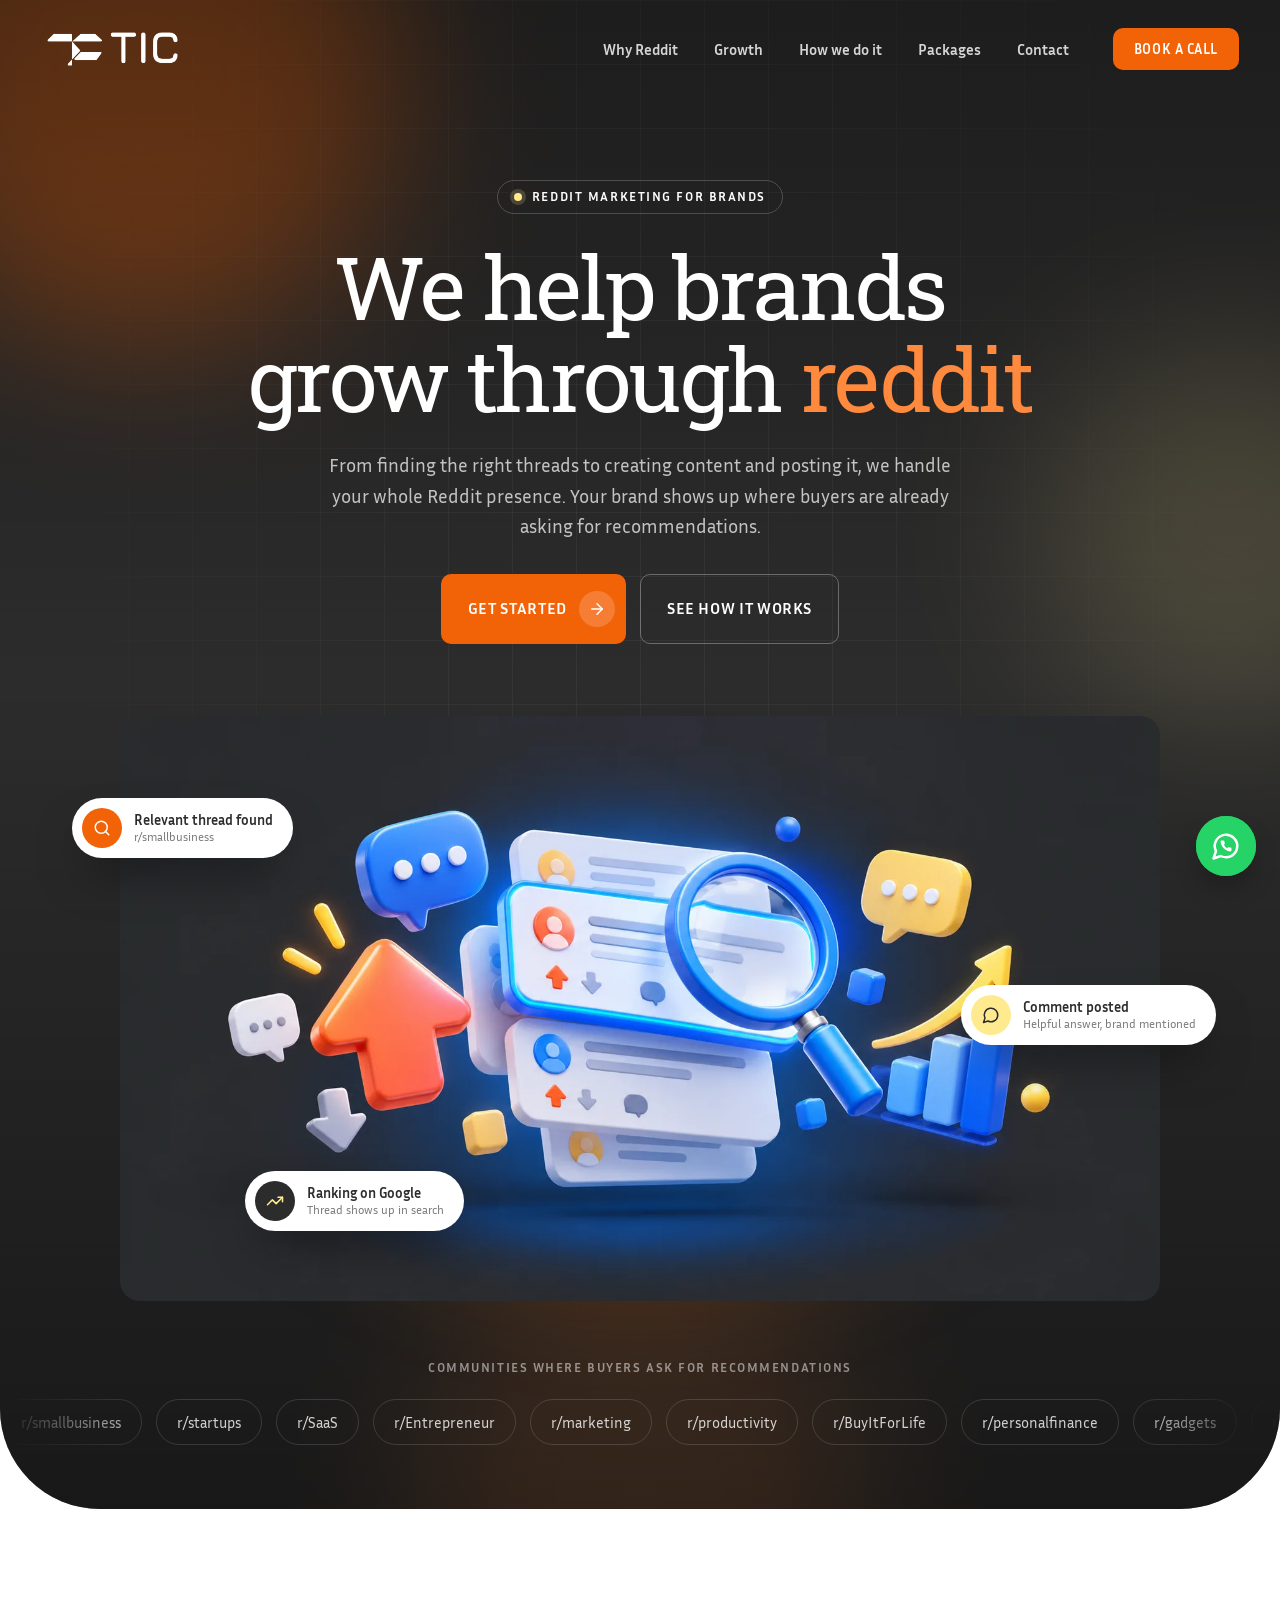
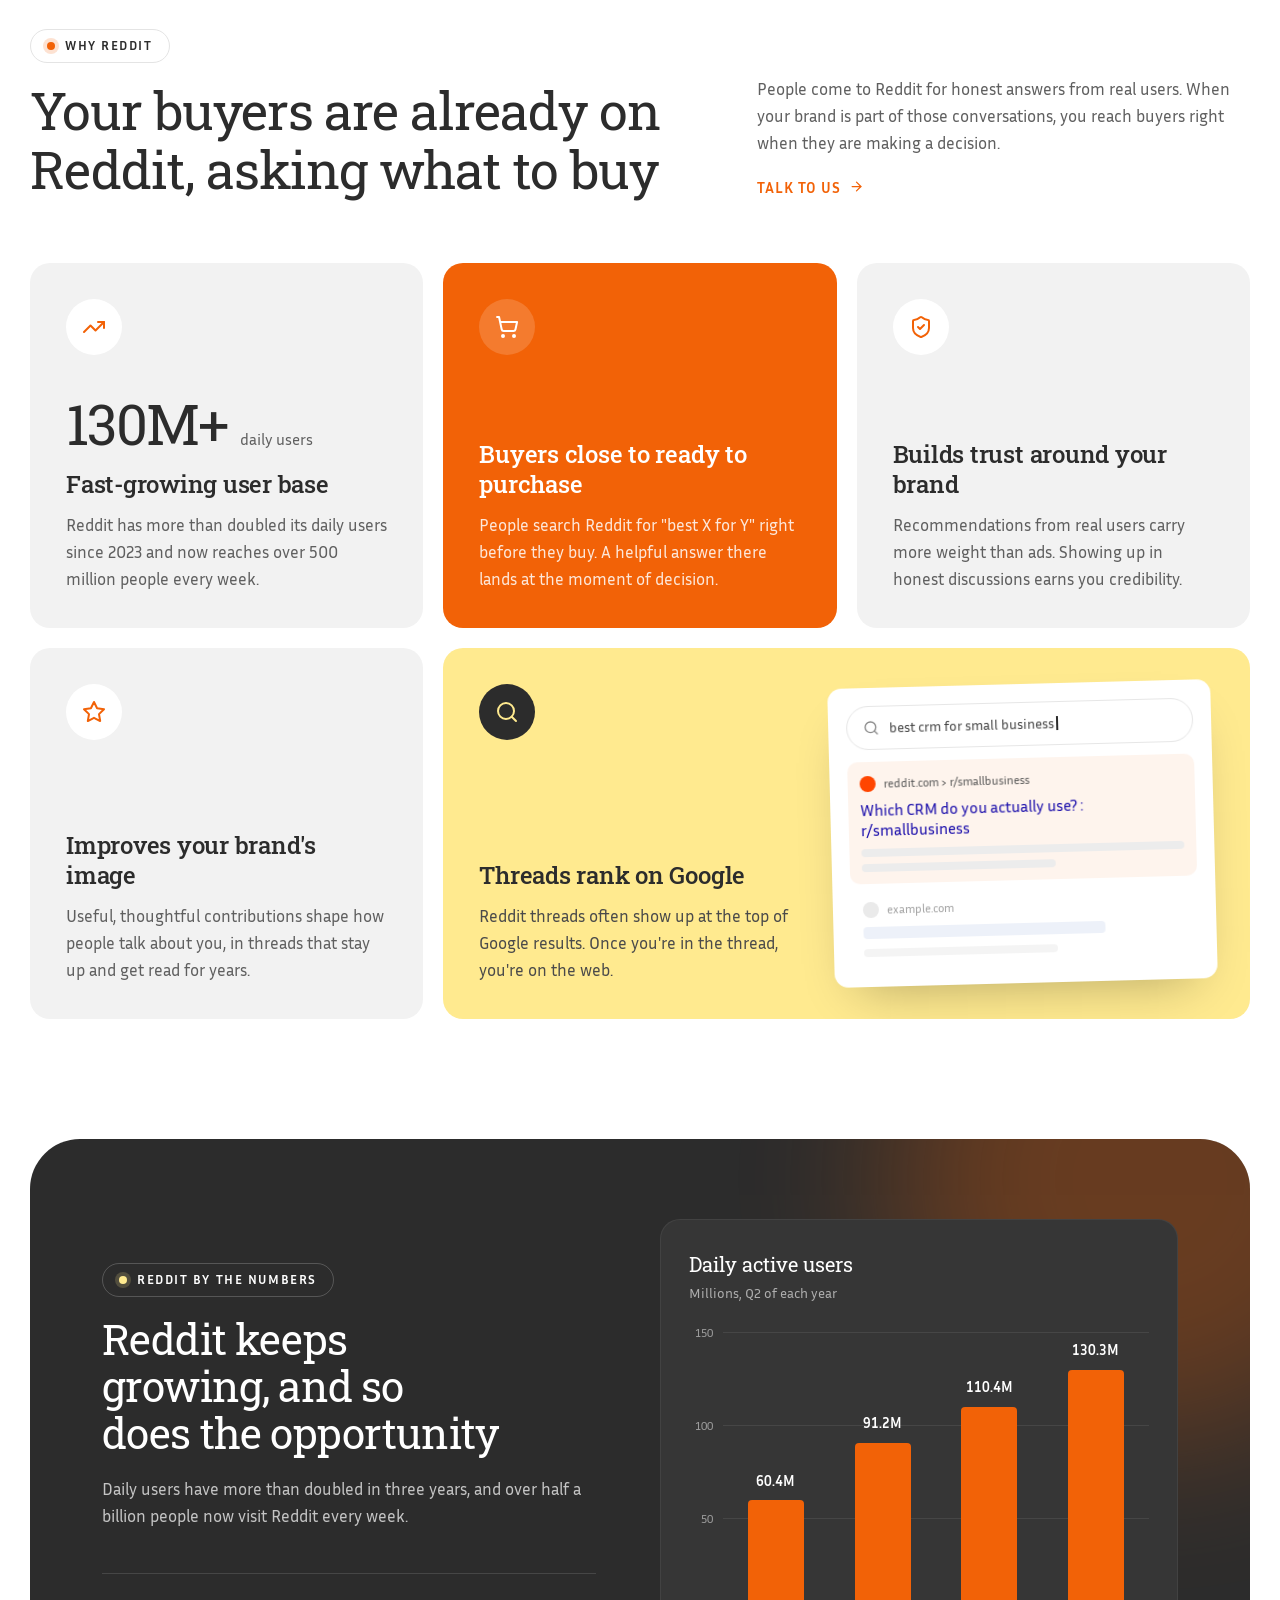
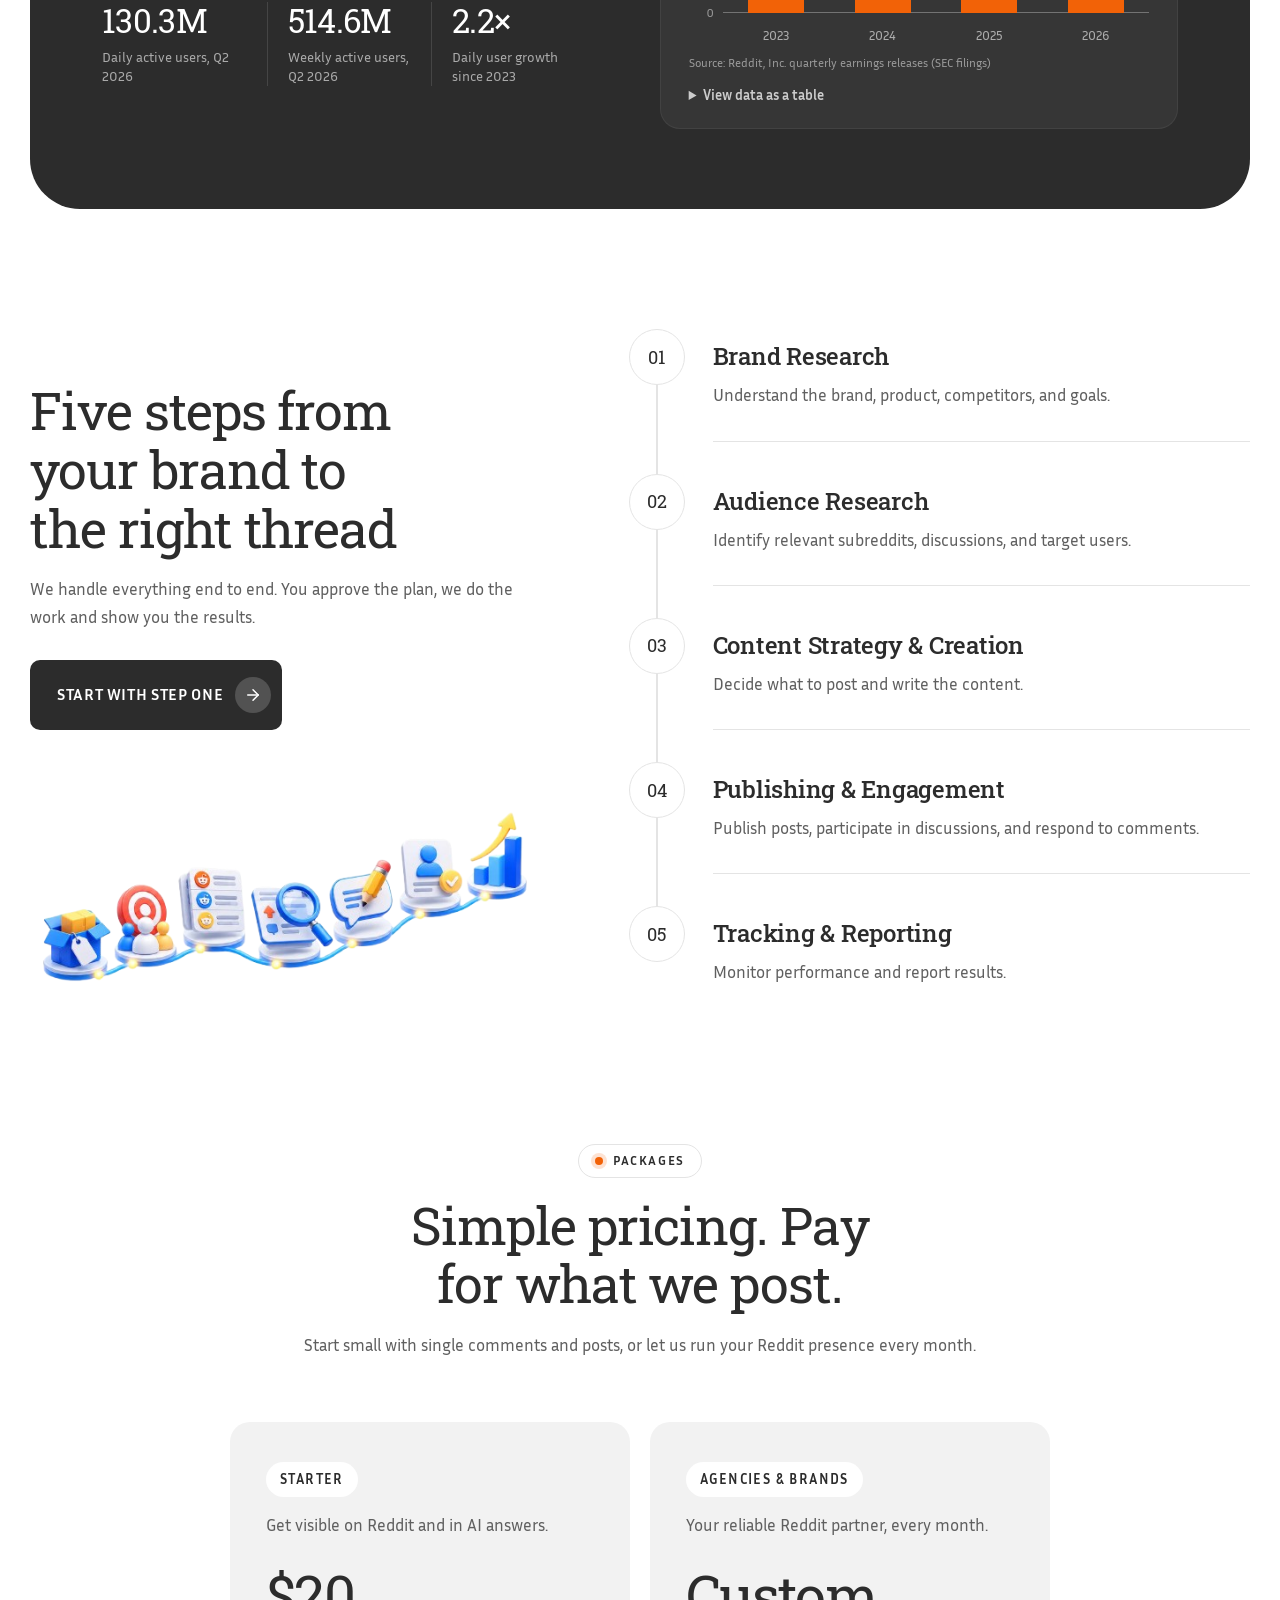
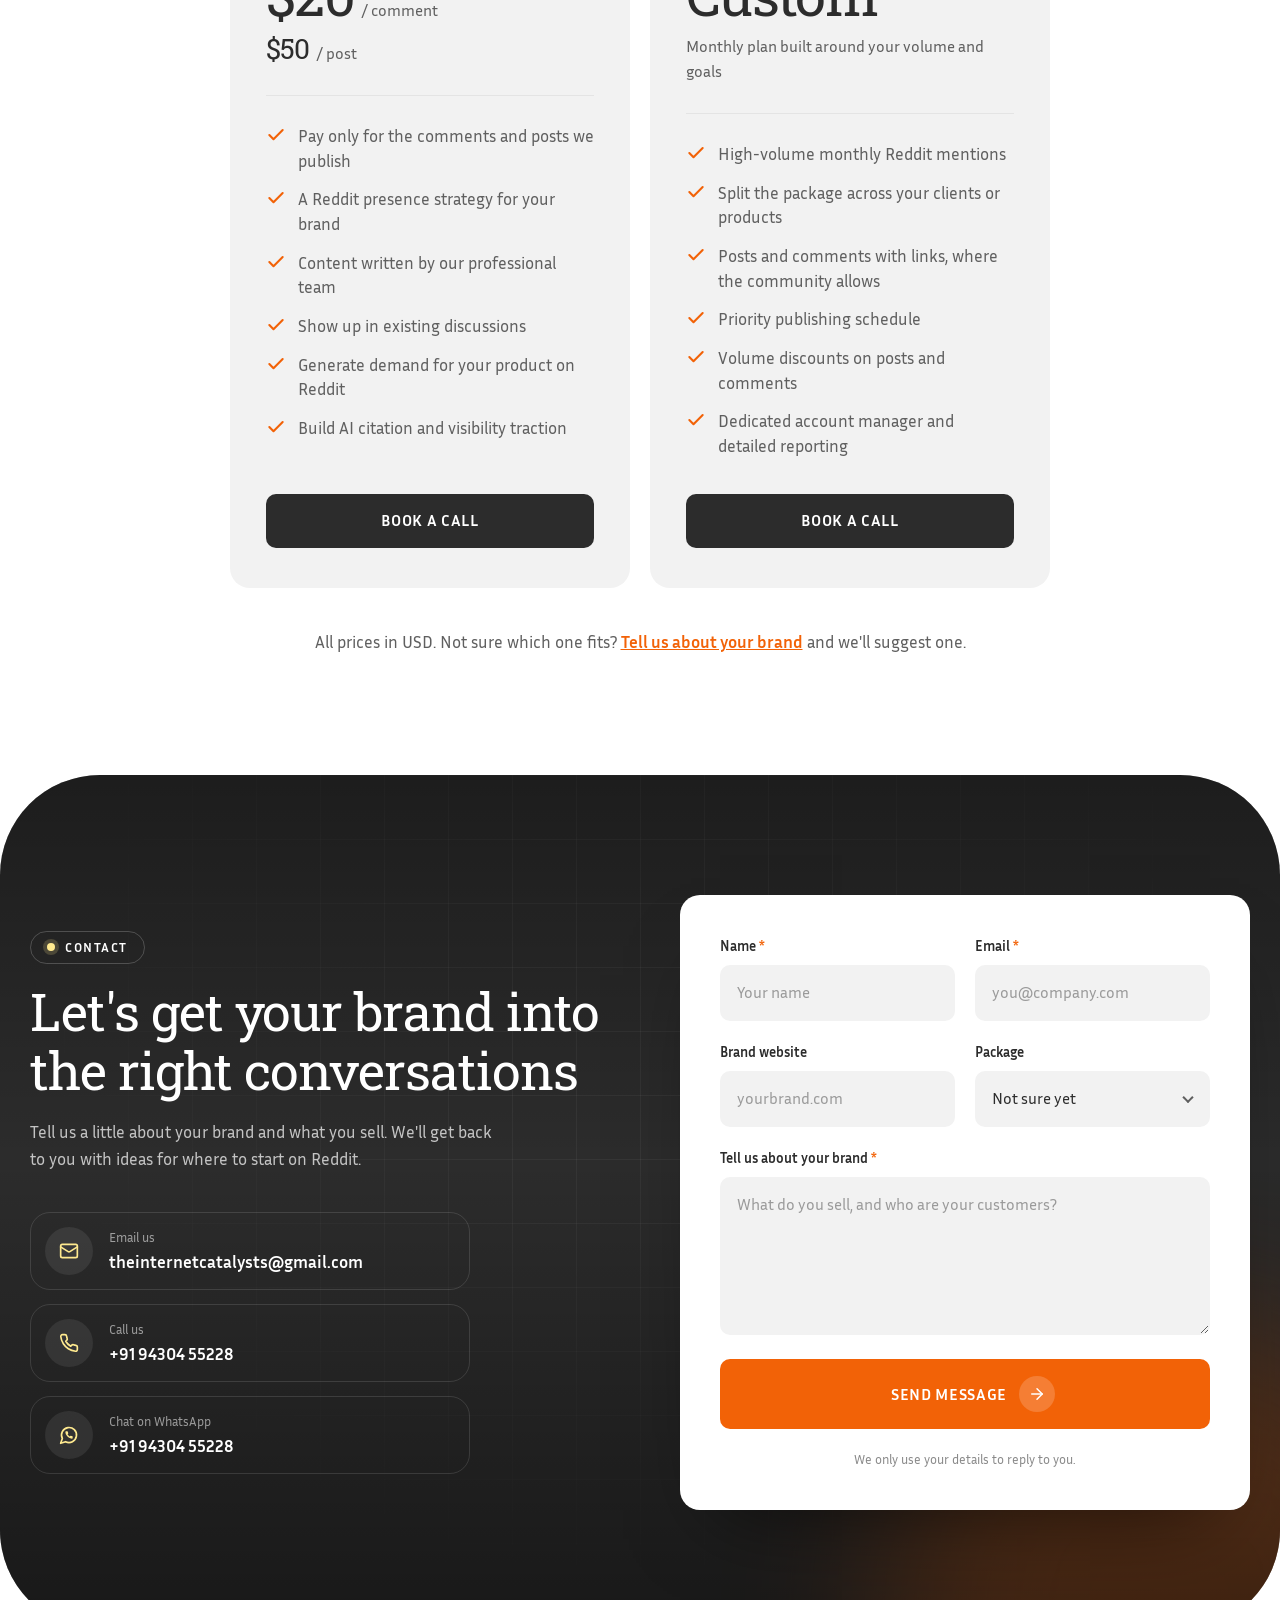
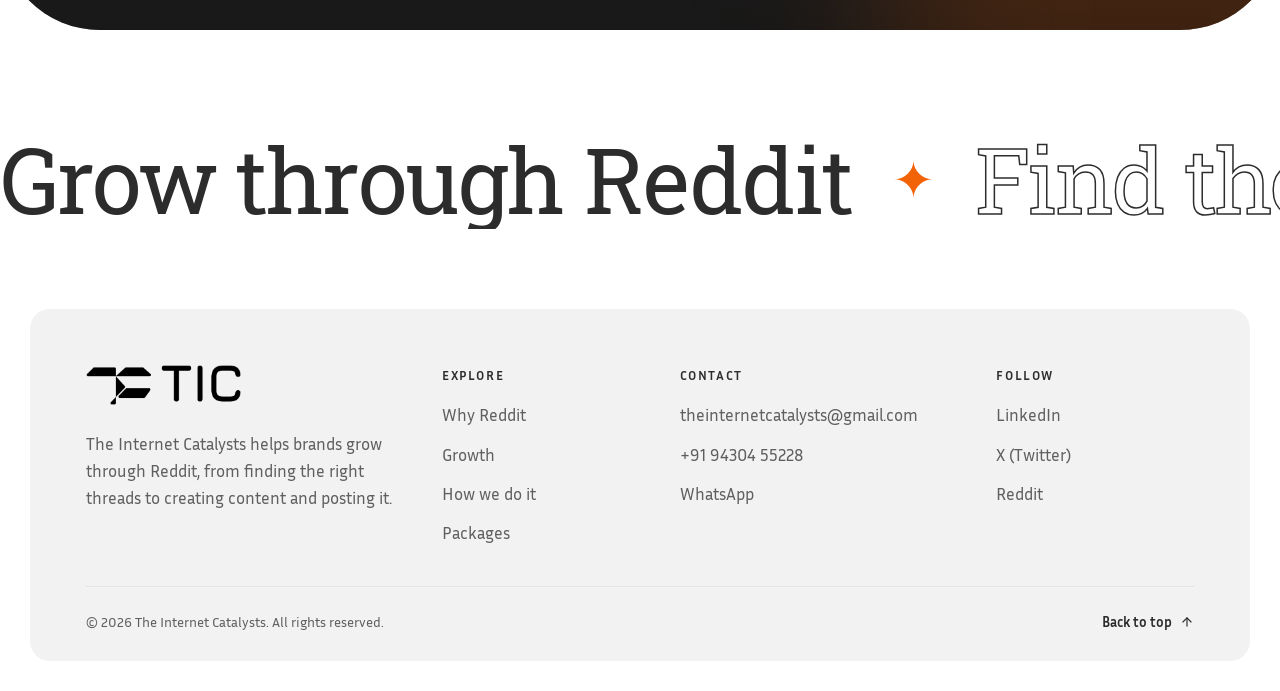
==== commit 714d430c: "Update pricing content and tighten process section spacing Rename packages to Starter and Agencies &" ====
--- a/index.html
+++ b/index.html
@@ -348,24 +348,25 @@
         </div>
 
         <div class="pricing-grid">
-          <!-- BASIC -->
+          <!-- STARTER -->
           <article class="price-card" data-reveal>
             <div class="price-top">
-              <span class="price-name">Basic</span>
-              <p class="price-desc">For brands that want to try Reddit.</p>
+              <span class="price-name">Starter</span>
+              <p class="price-desc">Get visible on Reddit and in AI answers.</p>
             </div>
             <div class="price-amounts">
               <p class="price"><span class="price-num">$20</span><span class="price-unit">/ comment</span></p>
               <p class="price price--second"><span class="price-num">$50</span><span class="price-unit">/ post</span></p>
             </div>
             <ul class="price-list">
-              <li><svg class="i"><use href="#i-check"/></svg>Brand and audience research</li>
-              <li><svg class="i"><use href="#i-check"/></svg>Subreddit and thread selection</li>
-              <li><svg class="i"><use href="#i-check"/></svg>Content written to fit each community</li>
-              <li><svg class="i"><use href="#i-check"/></svg>Posted from established accounts</li>
-              <li><svg class="i"><use href="#i-check"/></svg>Results report</li>
+              <li><svg class="i"><use href="#i-check"/></svg>Pay only for the comments and posts we publish</li>
+              <li><svg class="i"><use href="#i-check"/></svg>A Reddit presence strategy for your brand</li>
+              <li><svg class="i"><use href="#i-check"/></svg>Content written by our professional team</li>
+              <li><svg class="i"><use href="#i-check"/></svg>Show up in existing discussions</li>
+              <li><svg class="i"><use href="#i-check"/></svg>Generate demand for your product on Reddit</li>
+              <li><svg class="i"><use href="#i-check"/></svg>Build AI citation and visibility traction</li>
             </ul>
-            <a class="btn btn-dark btn-block" href="#contact" data-package="Basic">Get started</a>
+            <a class="btn btn-dark btn-block" href="#contact" data-package="Starter">Book a call</a>
           </article>
 
           <!-- MEDIUM (pricing to be decided: update price + features here) -->
@@ -388,24 +389,25 @@
             <a class="btn btn-primary btn-block" href="#contact" data-package="Medium">Get notified</a>
           </article> -->
 
-          <!-- ENTERPRISE -->
+          <!-- AGENCIES & BRANDS -->
           <article class="price-card" data-reveal style="--d:1">
             <div class="price-top">
-              <span class="price-name">Enterprise</span>
-              <p class="price-desc">For brands that want Reddit as a full channel.</p>
+              <span class="price-name">Agencies &amp; brands</span>
+              <p class="price-desc">Your reliable Reddit partner, every month.</p>
             </div>
             <div class="price-amounts">
               <p class="price"><span class="price-num">Custom</span></p>
-              <p class="price price--second"><span class="price-unit">Monthly plan built around your goals</span></p>
+              <p class="price price--second"><span class="price-unit">Monthly plan built around your volume and goals</span></p>
             </div>
             <ul class="price-list">
-              <li><svg class="i"><use href="#i-check"/></svg>Dedicated team for your brand</li>
-              <li><svg class="i"><use href="#i-check"/></svg>Custom number of monthly posts and comments</li>
-              <li><svg class="i"><use href="#i-check"/></svg>Subreddit and thread selection</li>
-              <li><svg class="i"><use href="#i-check"/></svg>Dedicated account manager</li>
-              <li><svg class="i"><use href="#i-check"/></svg>Quick support and detailed reporting</li>
+              <li><svg class="i"><use href="#i-check"/></svg>High-volume monthly Reddit mentions</li>
+              <li><svg class="i"><use href="#i-check"/></svg>Split the package across your clients or products</li>
+              <li><svg class="i"><use href="#i-check"/></svg>Posts and comments with links, where the community allows</li>
+              <li><svg class="i"><use href="#i-check"/></svg>Priority publishing schedule</li>
+              <li><svg class="i"><use href="#i-check"/></svg>Volume discounts on posts and comments</li>
+              <li><svg class="i"><use href="#i-check"/></svg>Dedicated account manager and detailed reporting</li>
             </ul>
-            <a class="btn btn-dark btn-block" href="#contact" data-package="Enterprise">Talk to us</a>
+            <a class="btn btn-dark btn-block" href="#contact" data-package="Agencies &amp; brands">Book a call</a>
           </article>
         </div>
 
@@ -468,8 +470,8 @@
                   <div class="select-wrap">
                     <select id="f-package" name="package">
                       <option value="Not sure yet">Not sure yet</option>
-                      <option value="Basic">Basic</option>
-                      <option value="Enterprise">Enterprise</option>
+                      <option value="Starter">Starter</option>
+                      <option value="Agencies &amp; brands">Agencies &amp; brands</option>
                     </select>
                   </div>
                 </div>
--- a/css/style.css
+++ b/css/style.css
@@ -595,7 +595,7 @@
   position: relative;
   overflow: hidden;
   border-radius: var(--r-md);
-  background: var(--gray);
+ 
 }
 .media--16x9 { aspect-ratio: 16 / 9; }
 .media--4x3 { aspect-ratio: 4 / 3; }
@@ -1054,6 +1054,9 @@
 }
 .process-sticky > p { margin: 18px 0 30px; }
 .process-media { margin-top: 40px; }
+/* journey.png has empty transparent space above and below the artwork: crop it */
+.process-media.media--4x3 { aspect-ratio: 2 / 1; }
+.process-media img { object-position: 50% 33%; }
 
 .steps { position: relative; }
 .steps-line {
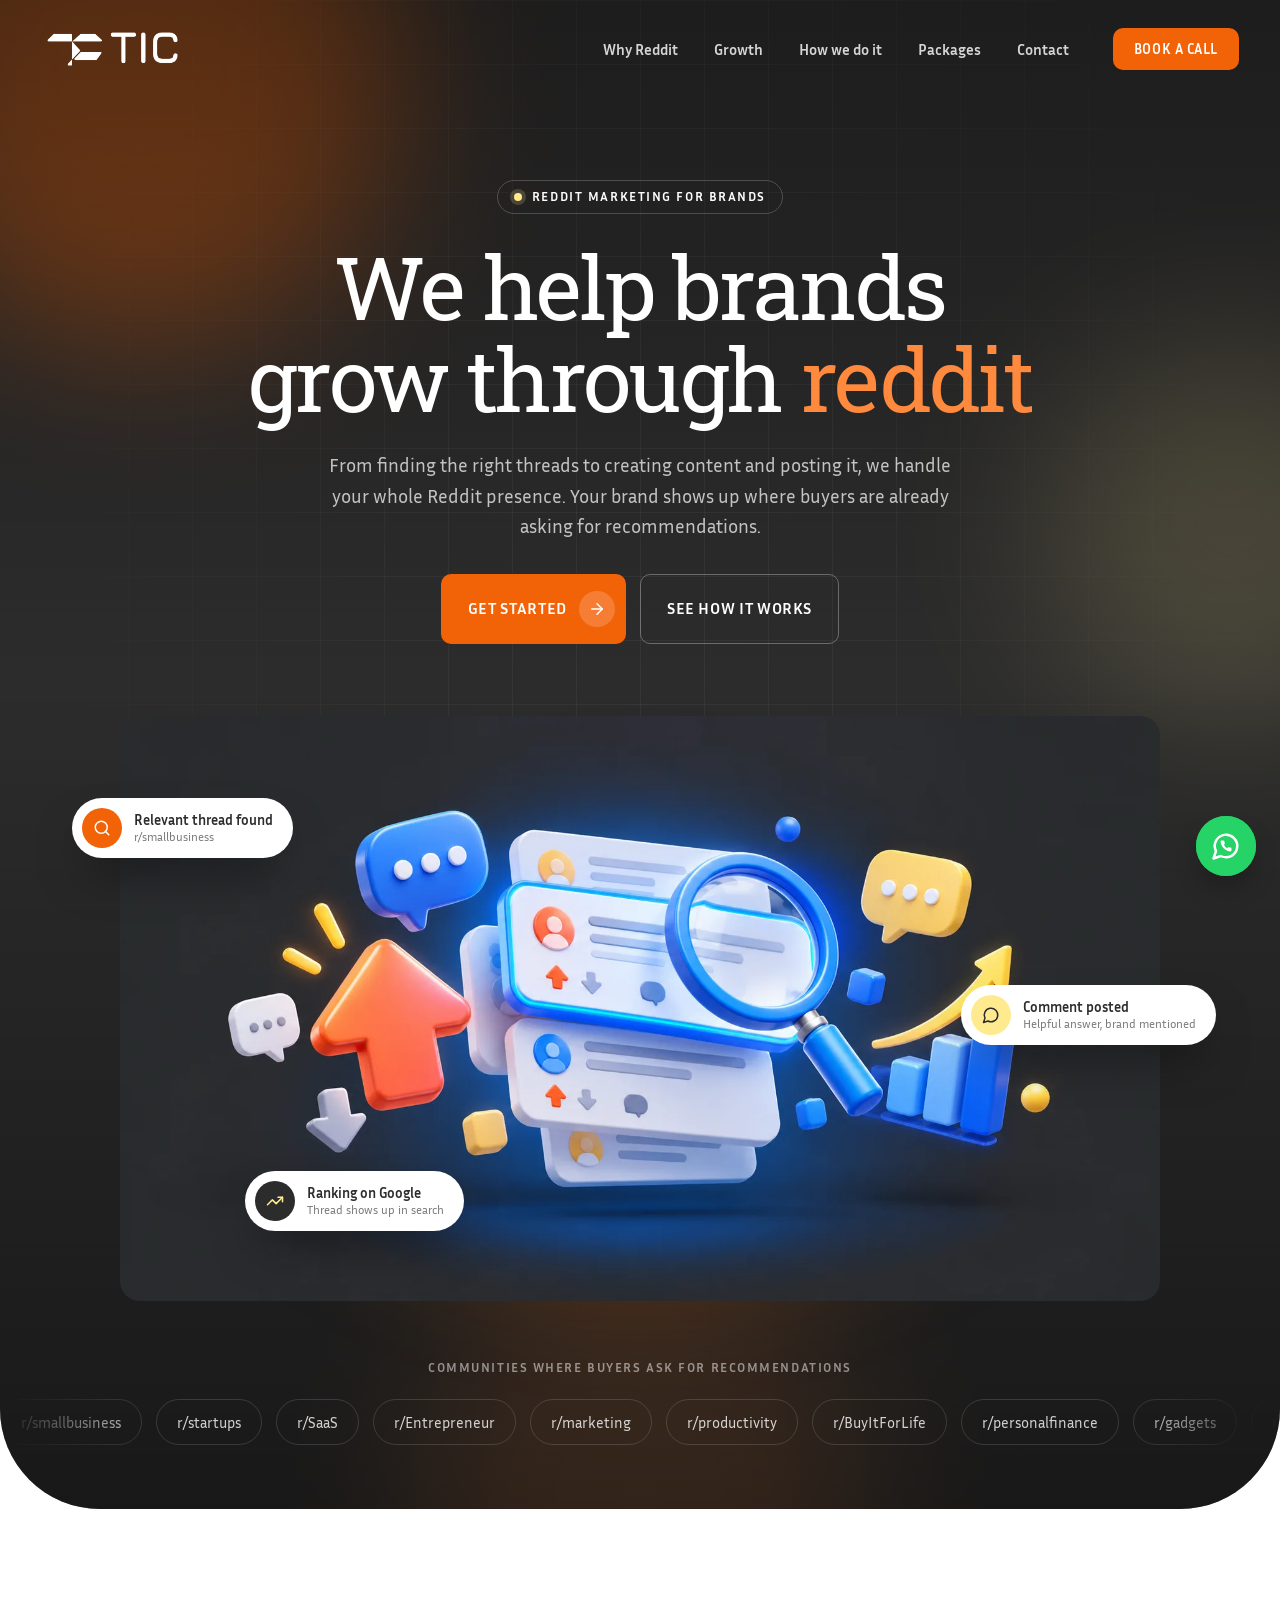
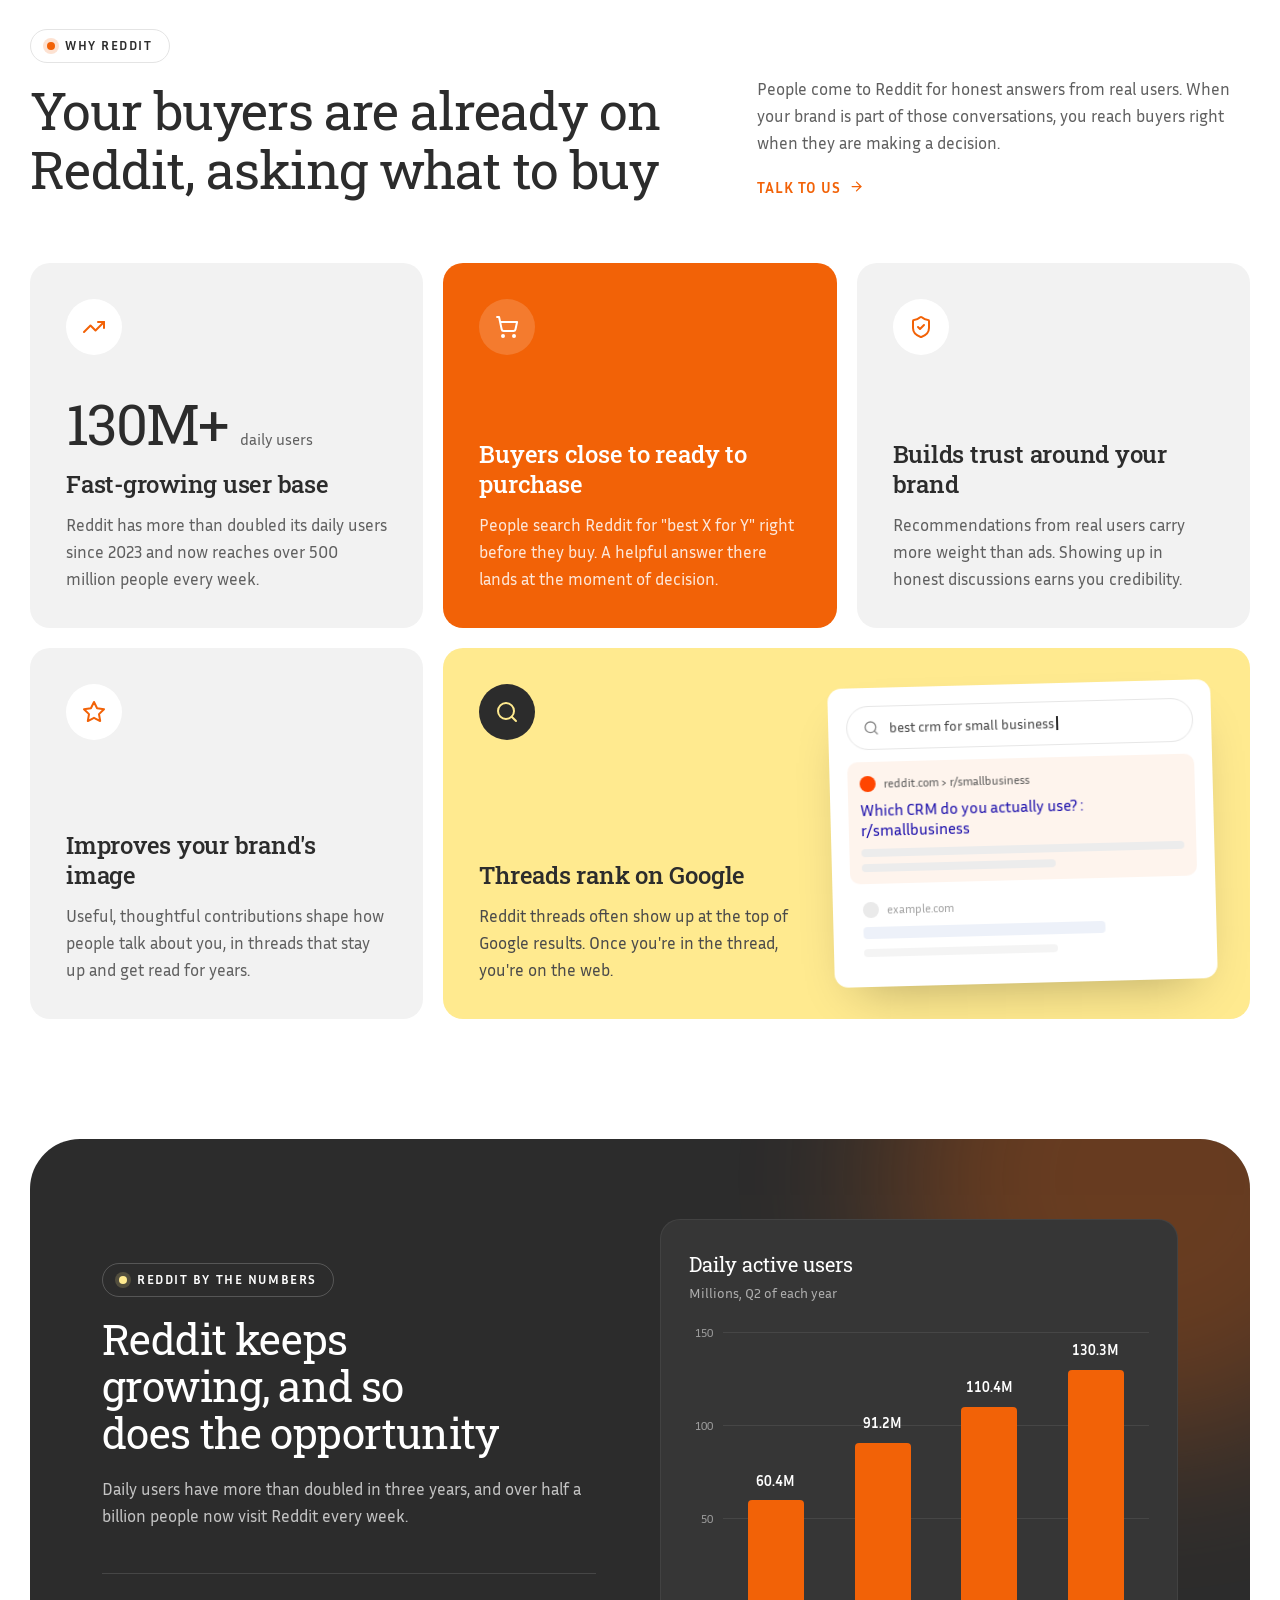
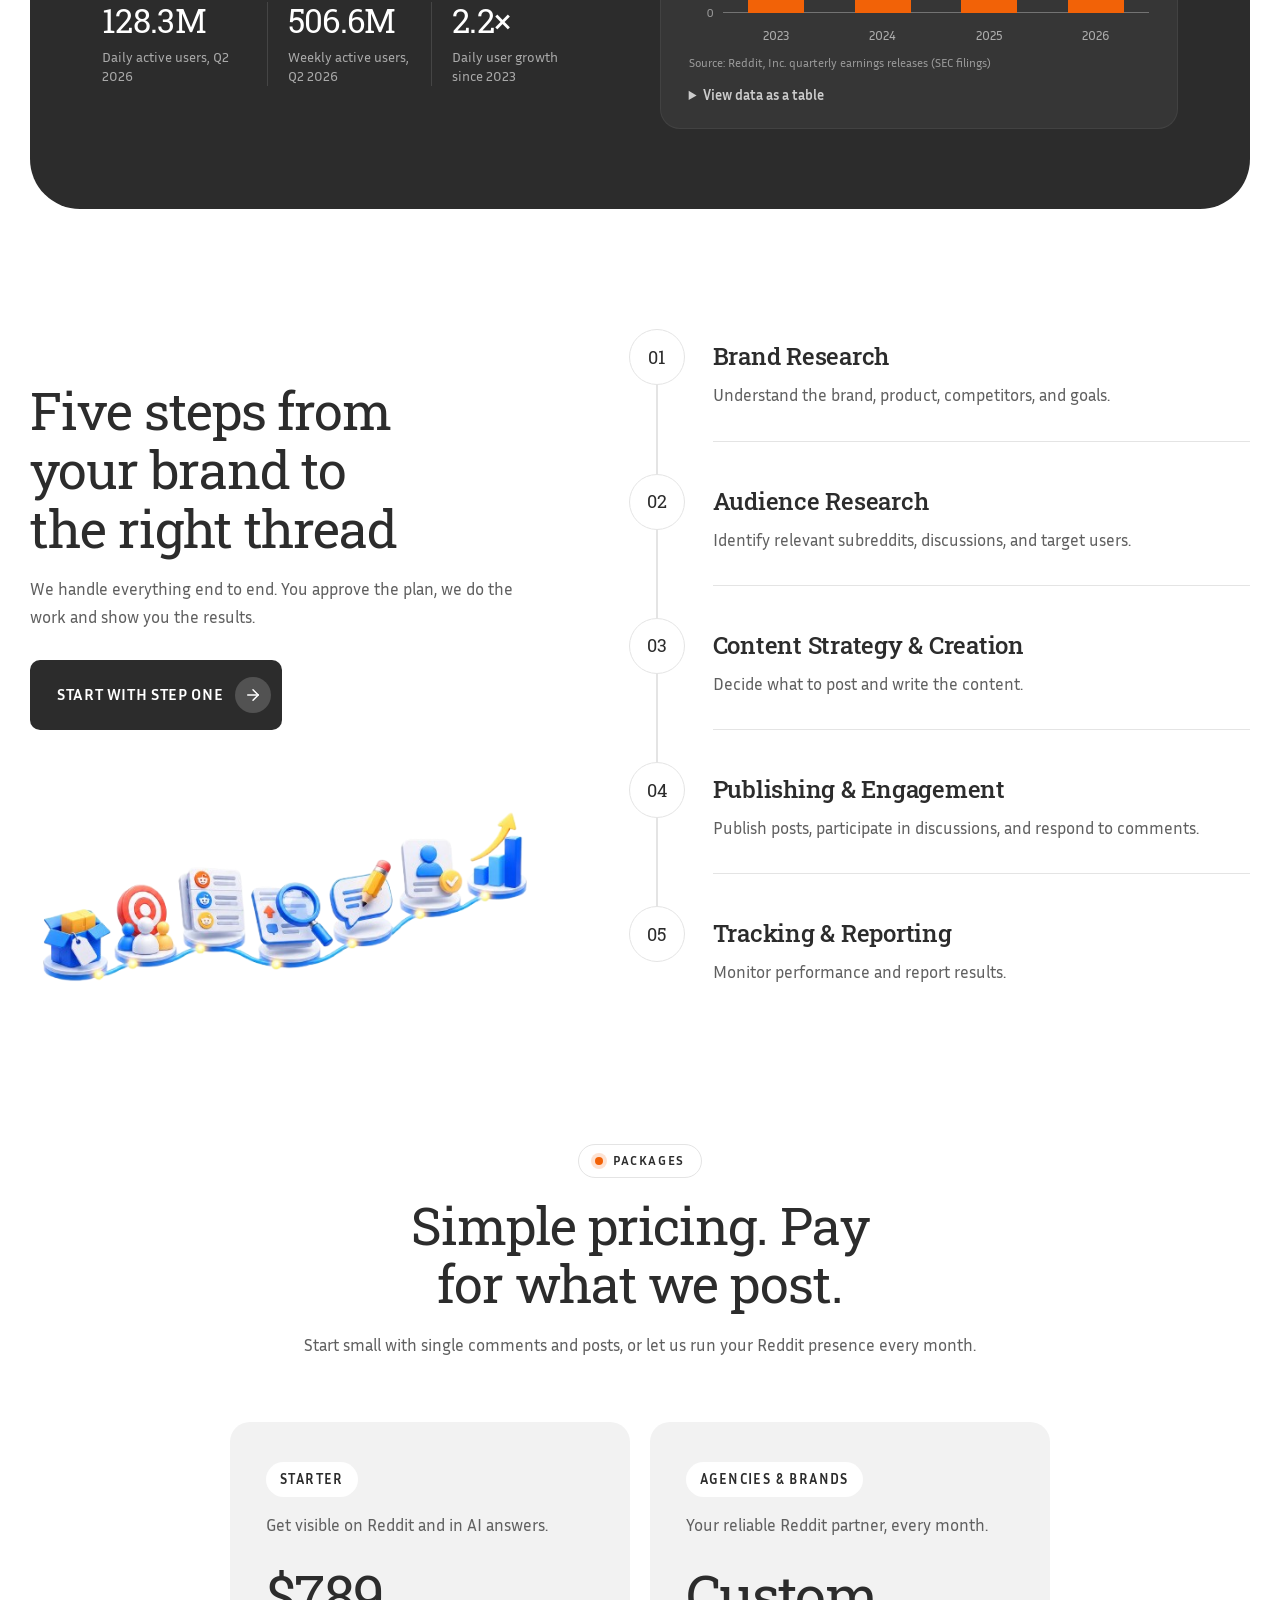
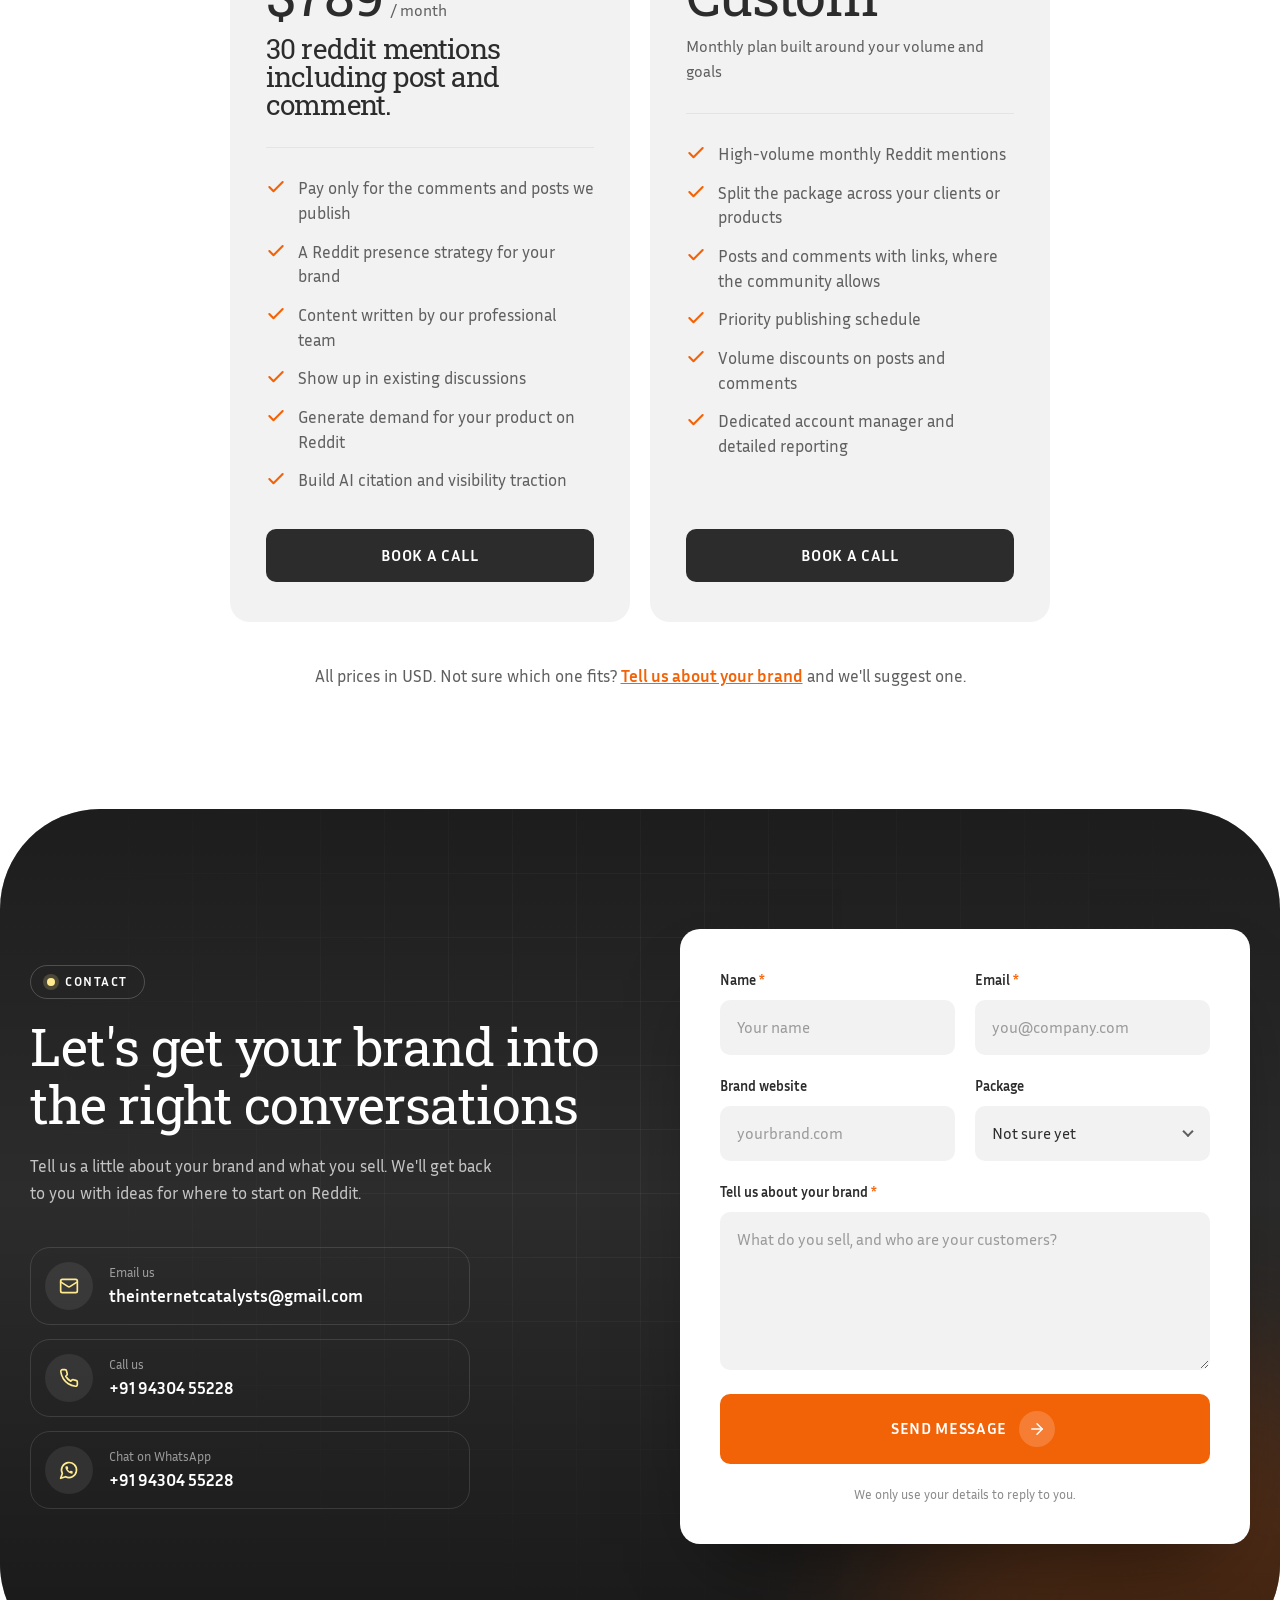
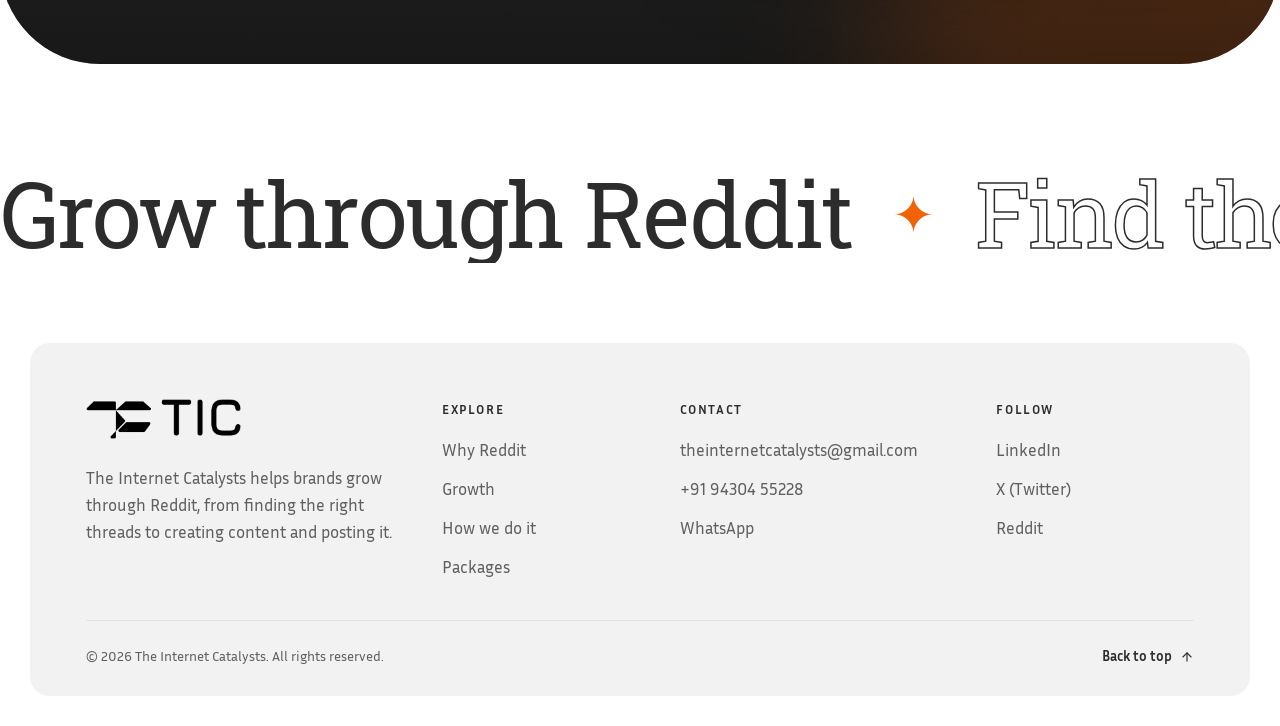
==== commit 87bde65a: "pricing" ====
--- a/index.html
+++ b/index.html
@@ -355,8 +355,8 @@
               <p class="price-desc">Get visible on Reddit and in AI answers.</p>
             </div>
             <div class="price-amounts">
-              <p class="price"><span class="price-num">$20</span><span class="price-unit">/ comment</span></p>
-              <p class="price price--second"><span class="price-num">$50</span><span class="price-unit">/ post</span></p>
+              <p class="price"><span class="price-num">$789</span><span class="price-unit">/ month</span></p>
+              <p class="price price--second"><span class="price-num">30 reddit mentions including post and comment.</p>
             </div>
             <ul class="price-list">
               <li><svg class="i"><use href="#i-check"/></svg>Pay only for the comments and posts we publish</li>
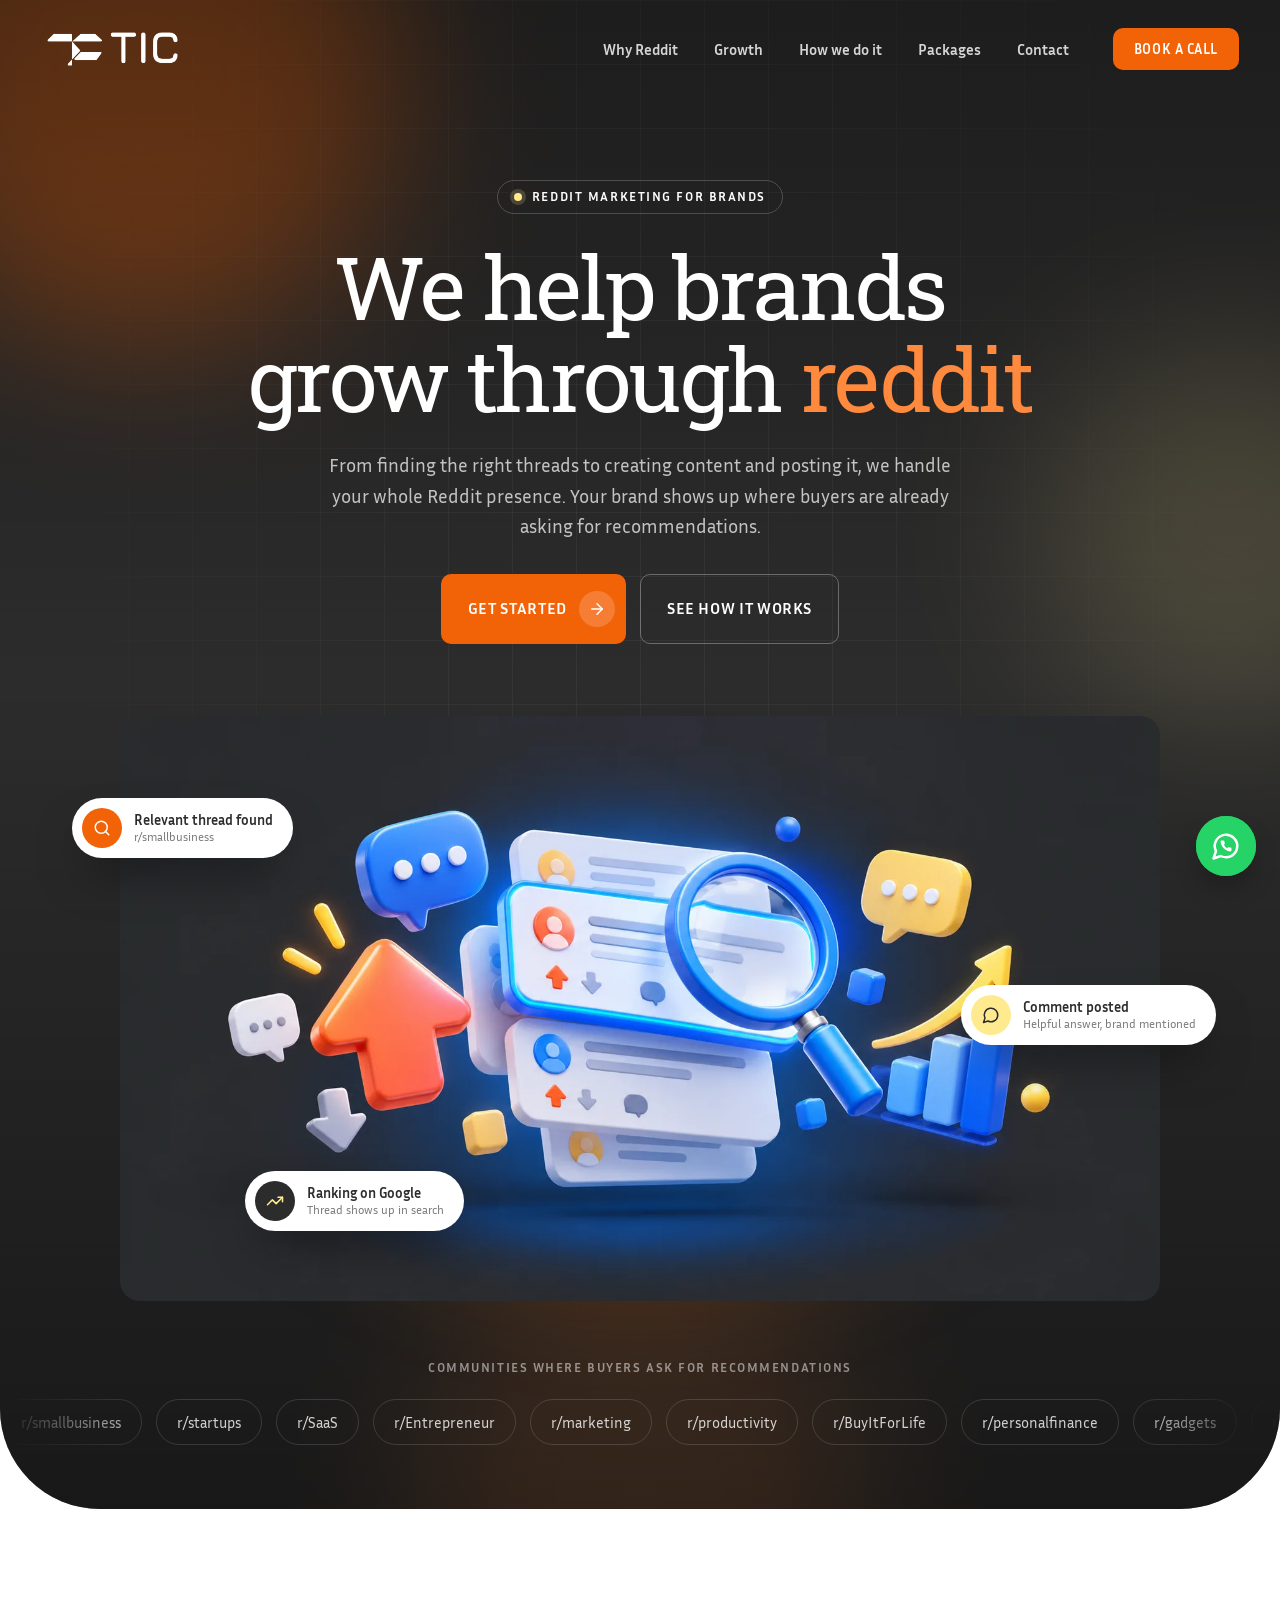
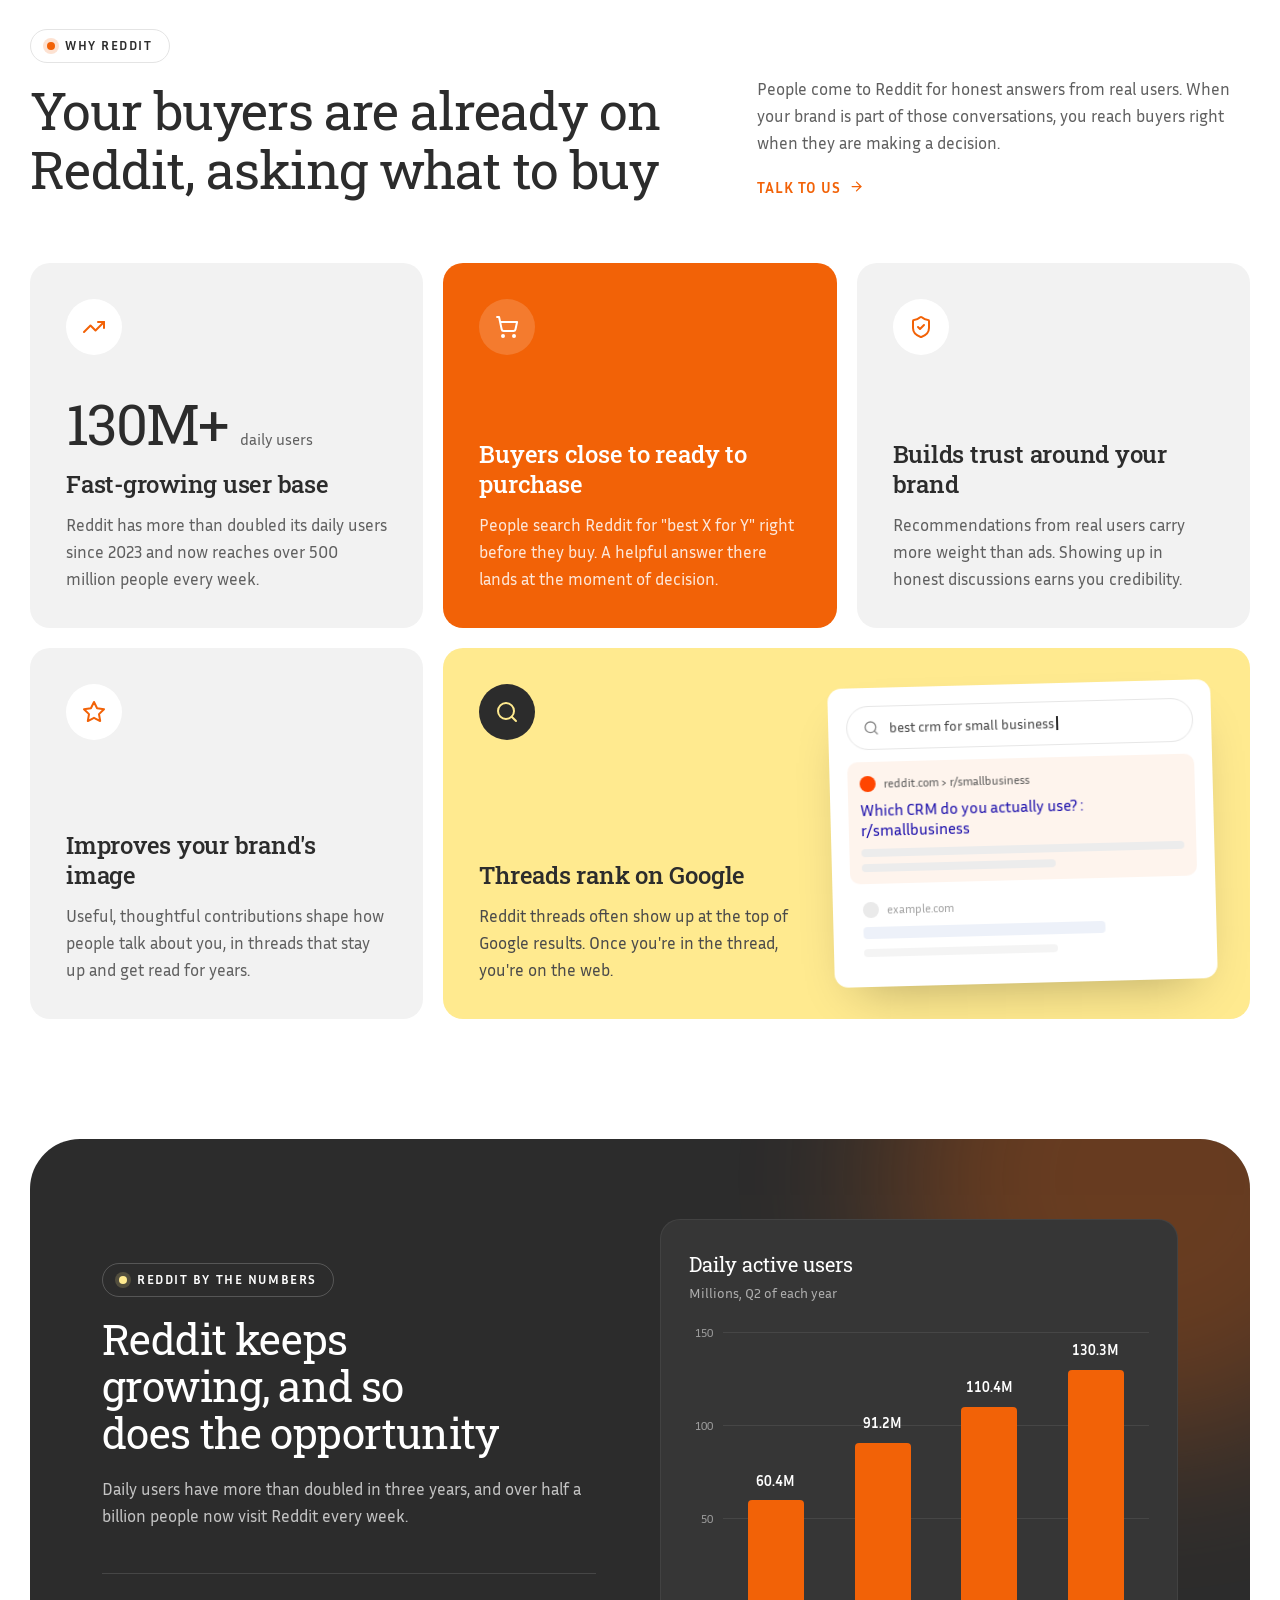
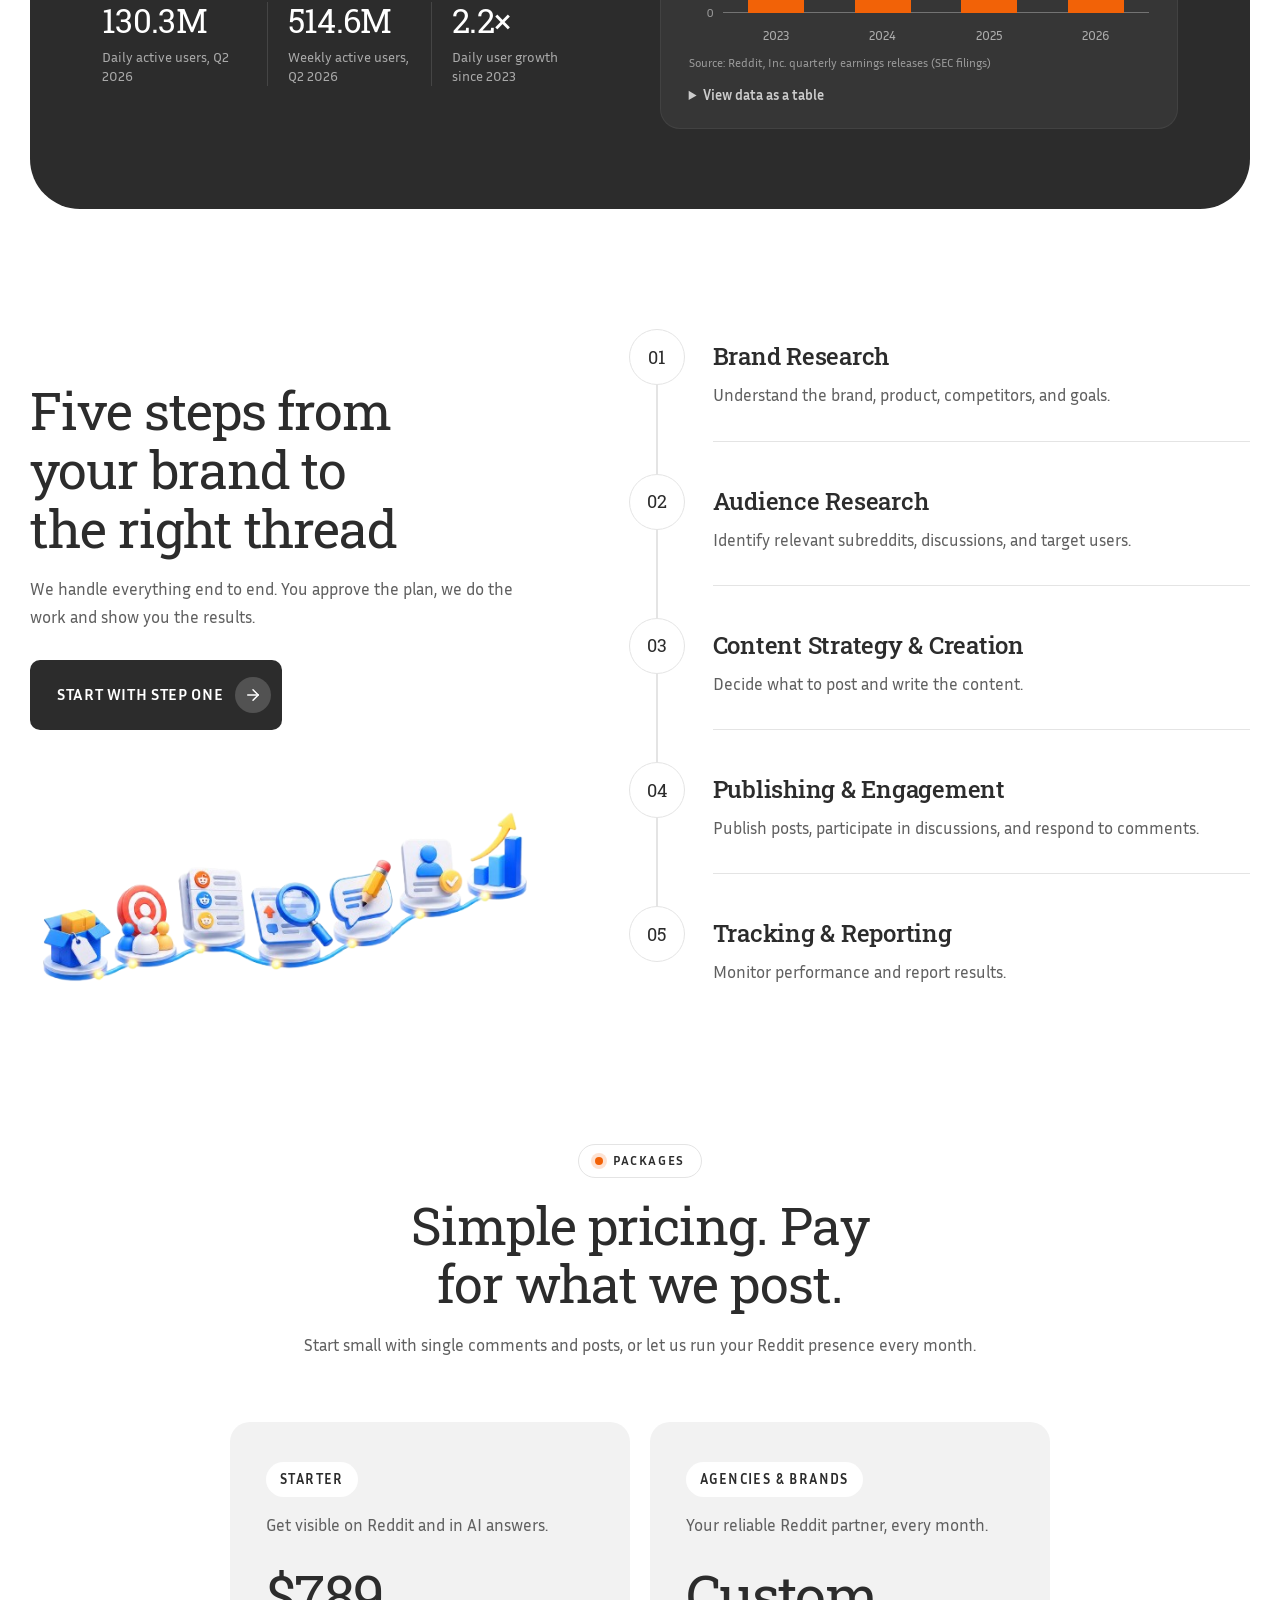
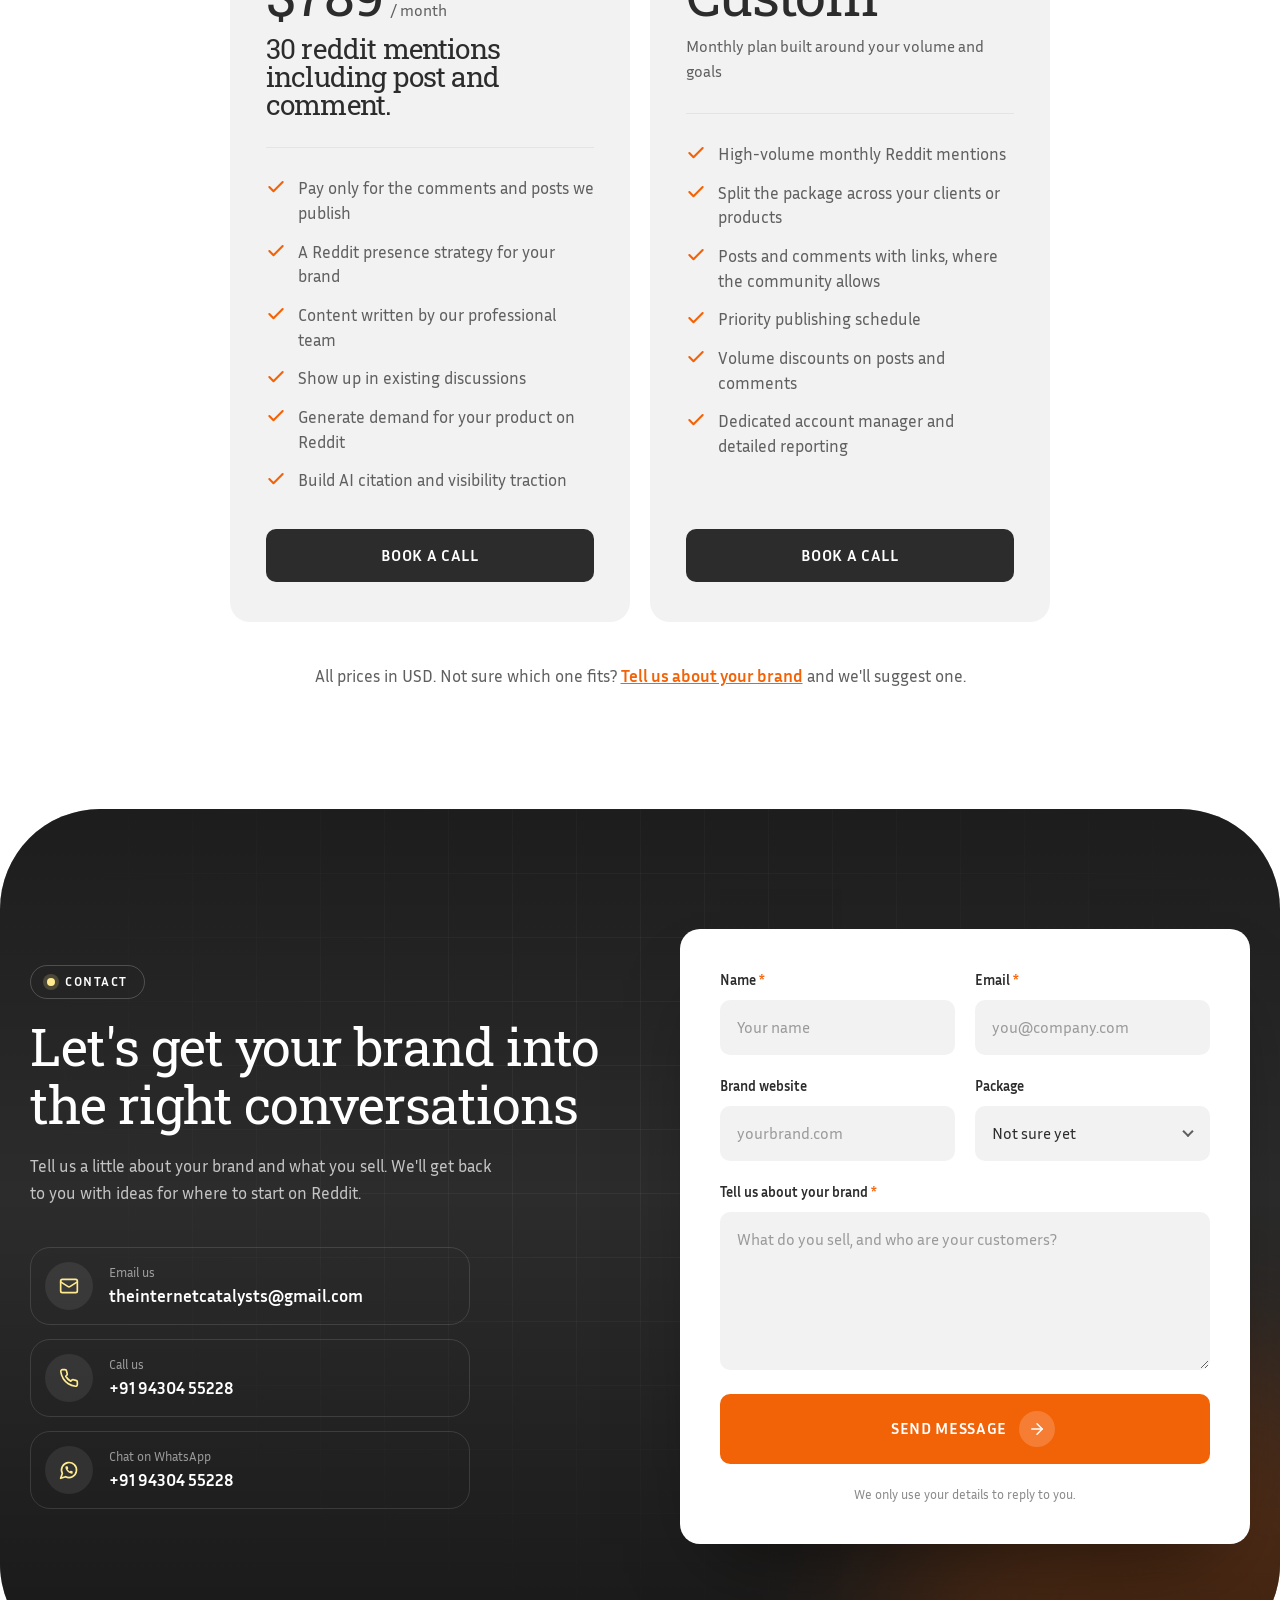
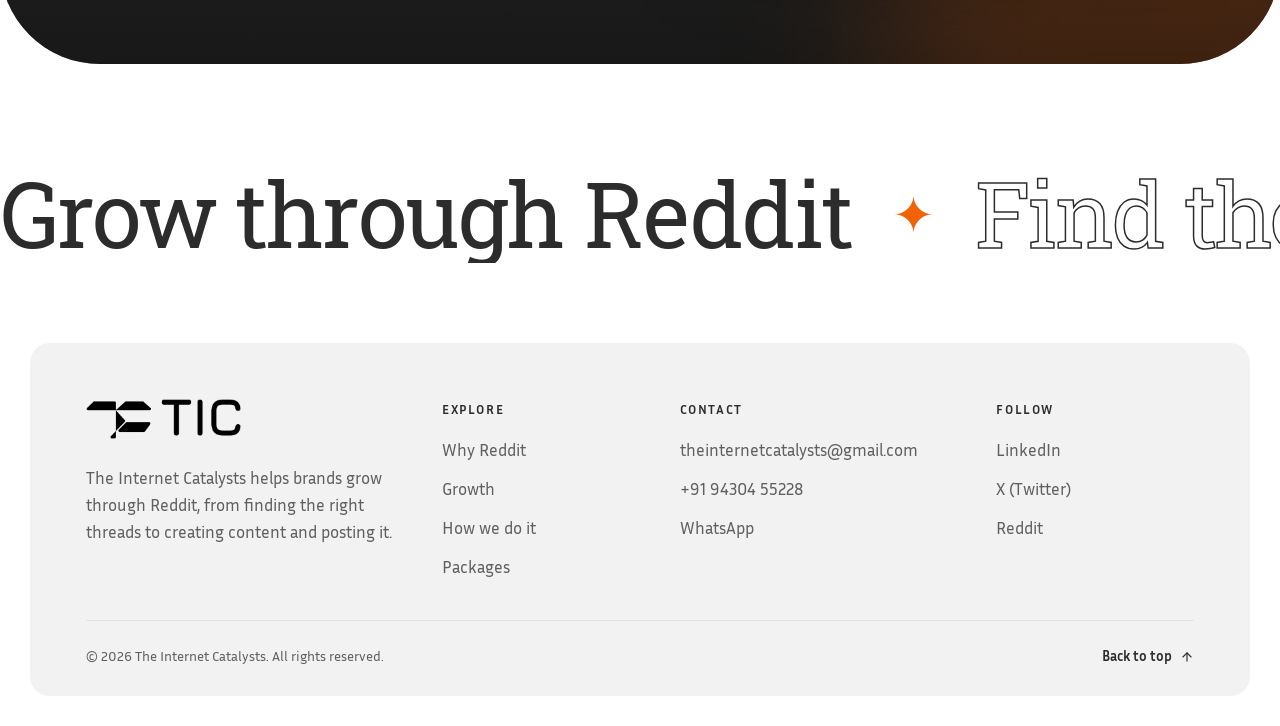
==== commit e3c4ecfd: "Fix price description formatting in index.htmls Updated price description to include span tag for pr" ====
--- a/index.html
+++ b/index.html
@@ -356,7 +356,7 @@
             </div>
             <div class="price-amounts">
               <p class="price"><span class="price-num">$789</span><span class="price-unit">/ month</span></p>
-              <p class="price price--second"><span class="price-num">30 reddit mentions including post and comment.</p>
+              <p class="price price--second"><span class="price-num">30 reddit mentions including post and comment.</span></p>
             </div>
             <ul class="price-list">
               <li><svg class="i"><use href="#i-check"/></svg>Pay only for the comments and posts we publish</li>
@@ -369,25 +369,7 @@
             <a class="btn btn-dark btn-block" href="#contact" data-package="Starter">Book a call</a>
           </article>
 
-          <!-- MEDIUM (pricing to be decided: update price + features here) -->
-          <!-- <article class="price-card price-card--featured" data-reveal style="--d:1">
-            <span class="price-badge">New</span>
-            <div class="price-top">
-              <span class="price-name">Medium</span>
-              <p class="price-desc">A monthly bundle for brands ready to grow on Reddit.</p>
-            </div>
-            <div class="price-amounts">
-              <p class="price"><span class="price-num price-num--text">Coming soon</span></p>
-              <p class="price price--second"><span class="price-unit">Pricing will be announced shortly</span></p>
-            </div>
-            <ul class="price-list">
-              <li><svg class="i"><use href="#i-check"/></svg>Everything in Basic</li>
-              <li><svg class="i"><use href="#i-check"/></svg>A monthly mix of posts and comments</li>
-              <li><svg class="i"><use href="#i-check"/></svg>Ongoing thread monitoring</li>
-              <li><svg class="i"><use href="#i-check"/></svg>Monthly results report</li>
-            </ul>
-            <a class="btn btn-primary btn-block" href="#contact" data-package="Medium">Get notified</a>
-          </article> -->
+
 
           <!-- AGENCIES & BRANDS -->
           <article class="price-card" data-reveal style="--d:1">
@@ -409,6 +391,25 @@
             </ul>
             <a class="btn btn-dark btn-block" href="#contact" data-package="Agencies &amp; brands">Book a call</a>
           </article>
+                    <!-- MEDIUM (pricing to be decided: update price + features here) -->
+          <!-- <article class="price-card price-card--featured" data-reveal style="--d:1">
+            <span class="price-badge">New</span>
+            <div class="price-top">
+              <span class="price-name">Medium</span>
+              <p class="price-desc">A monthly bundle for brands ready to grow on Reddit.</p>
+            </div>
+            <div class="price-amounts">
+              <p class="price"><span class="price-num price-num--text">Coming soon</span></p>
+              <p class="price price--second"><span class="price-unit">Pricing will be announced shortly</span></p>
+            </div>
+            <ul class="price-list">
+              <li><svg class="i"><use href="#i-check"/></svg>Everything in Basic</li>
+              <li><svg class="i"><use href="#i-check"/></svg>A monthly mix of posts and comments</li>
+              <li><svg class="i"><use href="#i-check"/></svg>Ongoing thread monitoring</li>
+              <li><svg class="i"><use href="#i-check"/></svg>Monthly results report</li>
+            </ul>
+            <a class="btn btn-primary btn-block" href="#contact" data-package="Medium">Get notified</a>
+          </article> -->
         </div>
 
         <p class="pricing-note" data-reveal>All prices in USD. Not sure which one fits? <a href="#contact">Tell us about your brand</a> and we'll suggest one.</p>
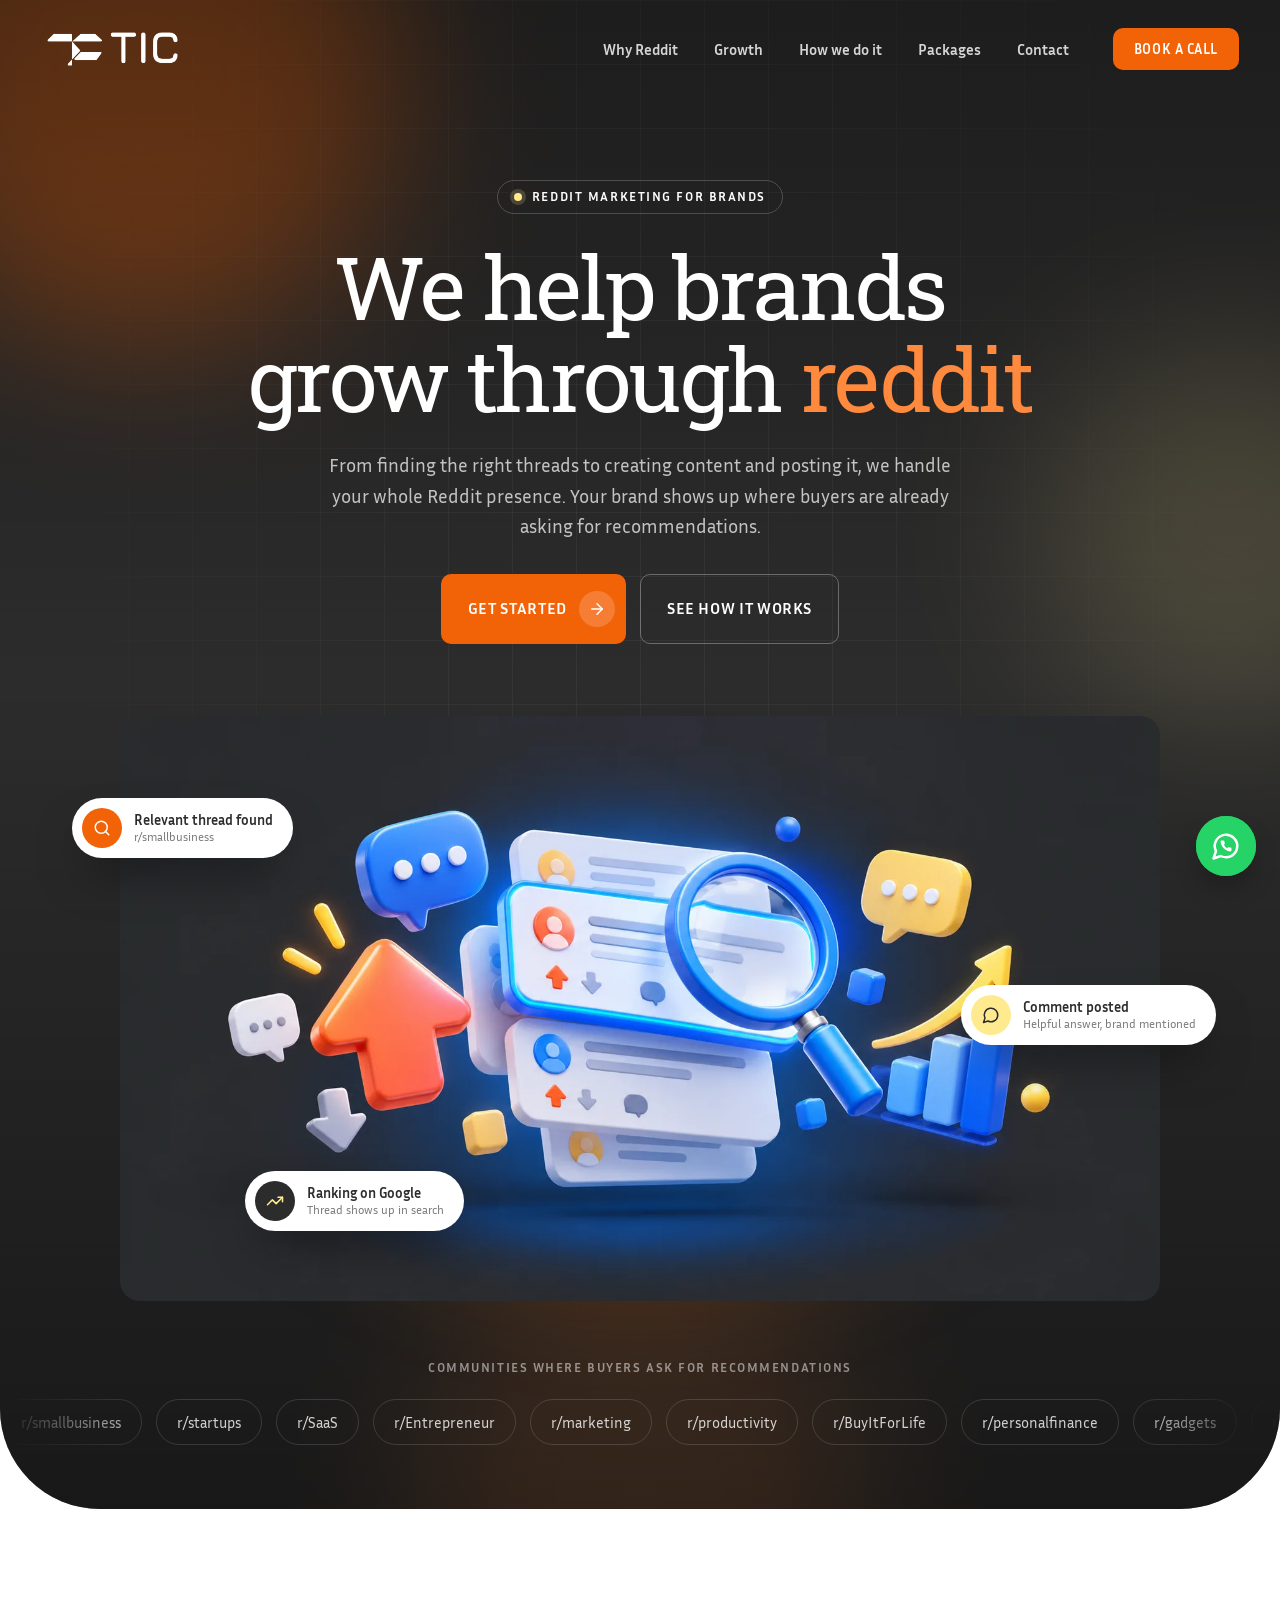
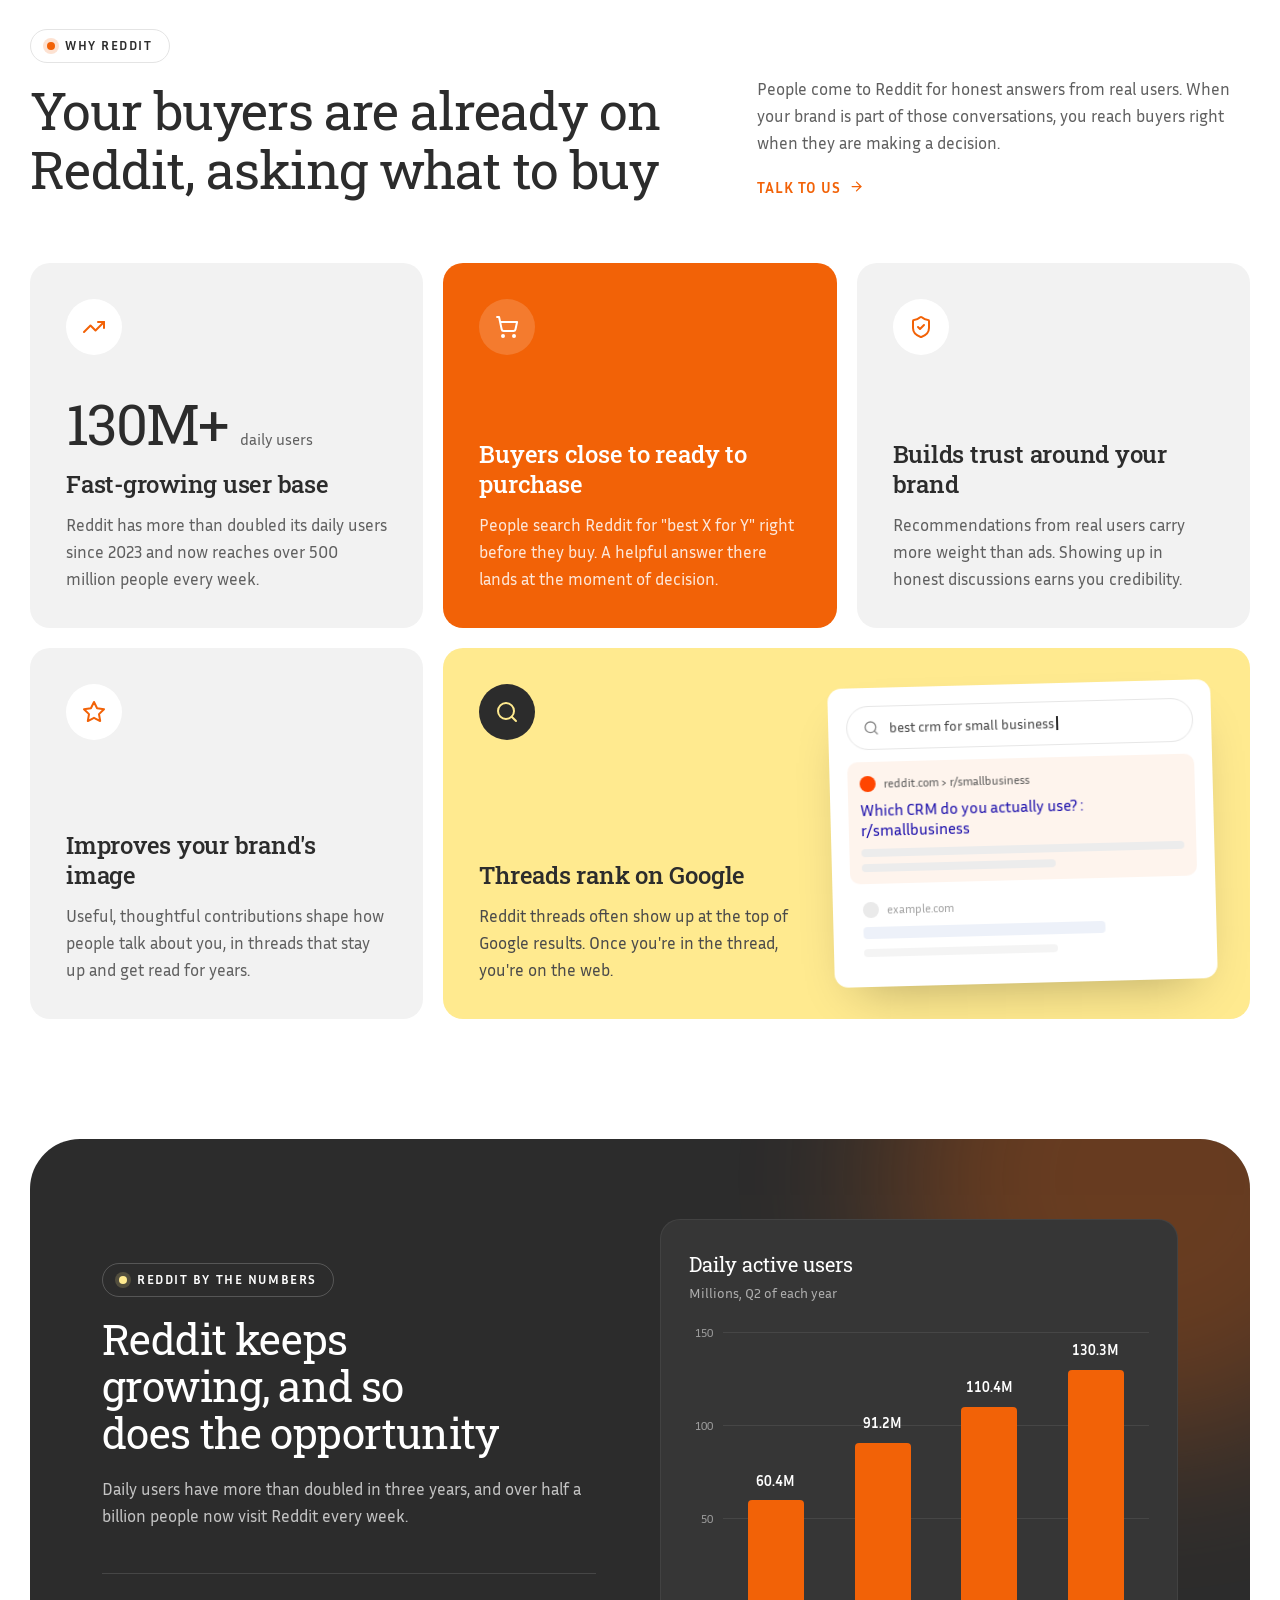
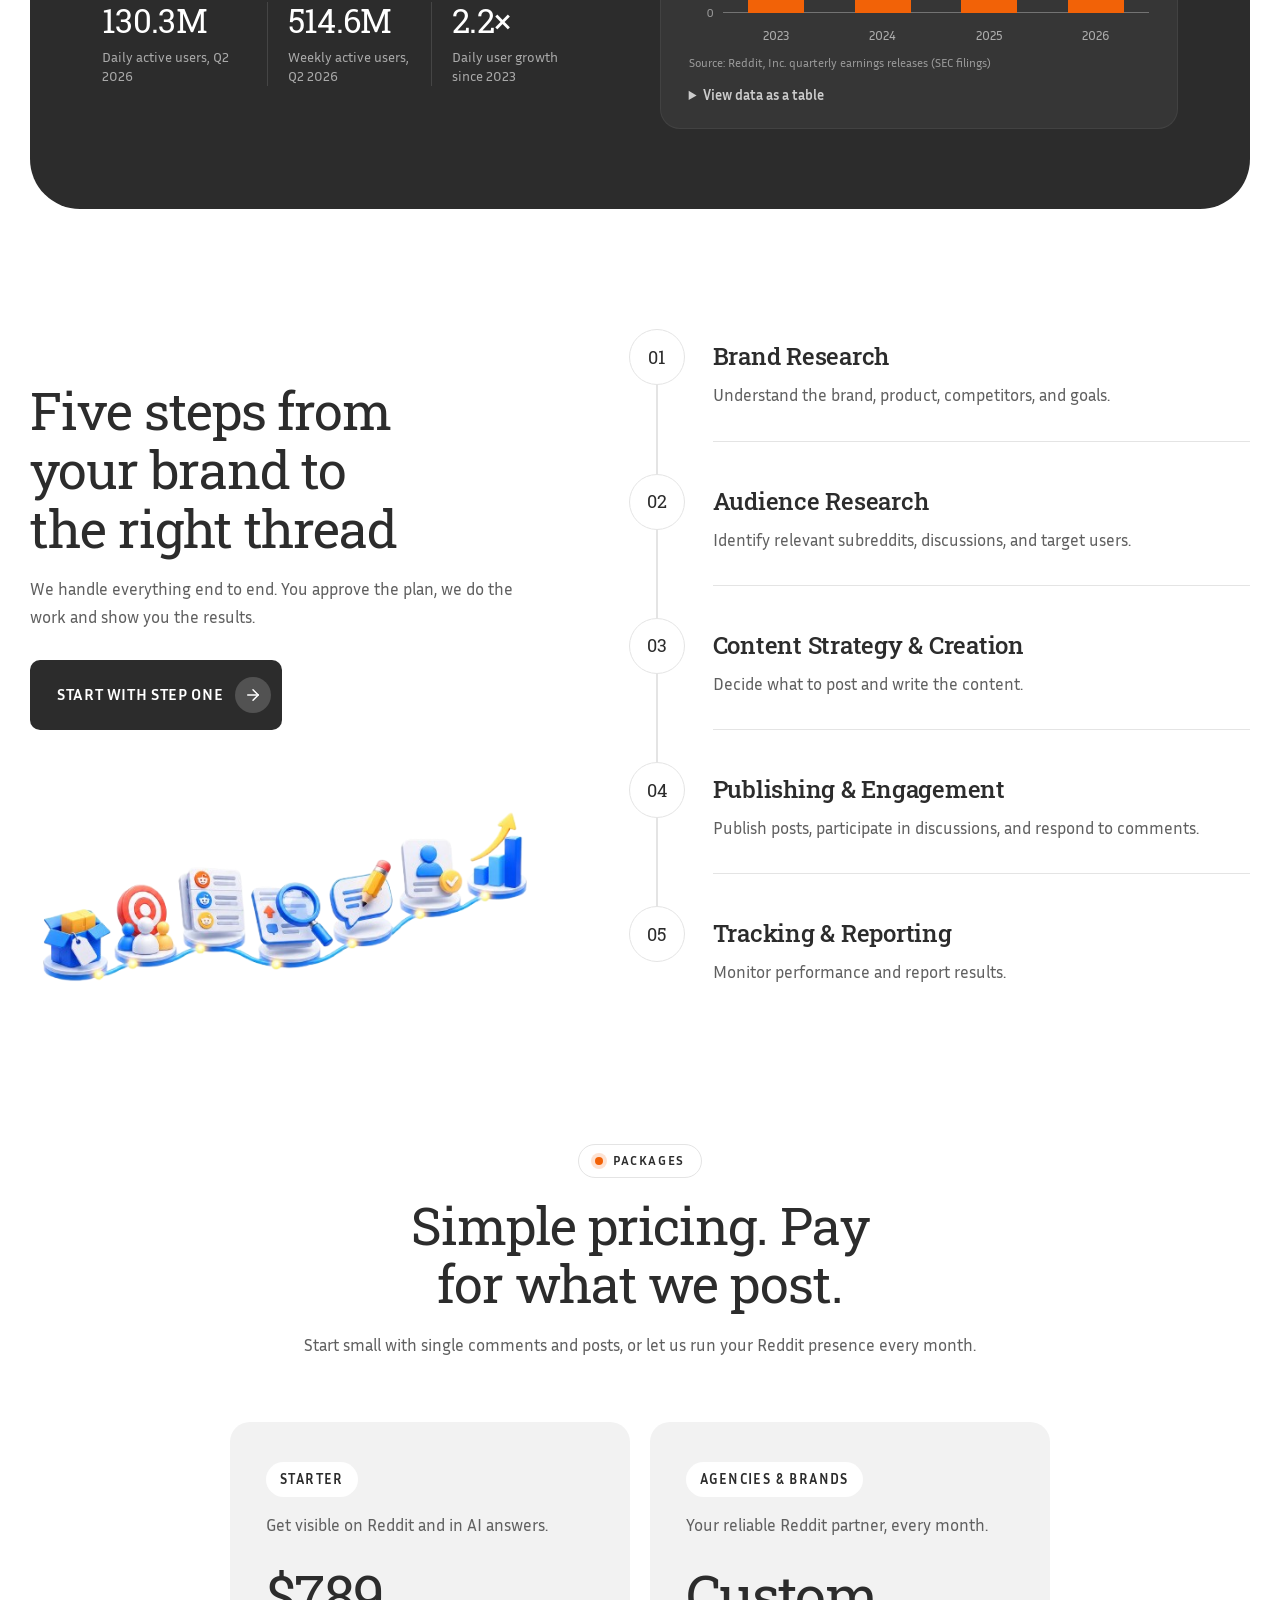
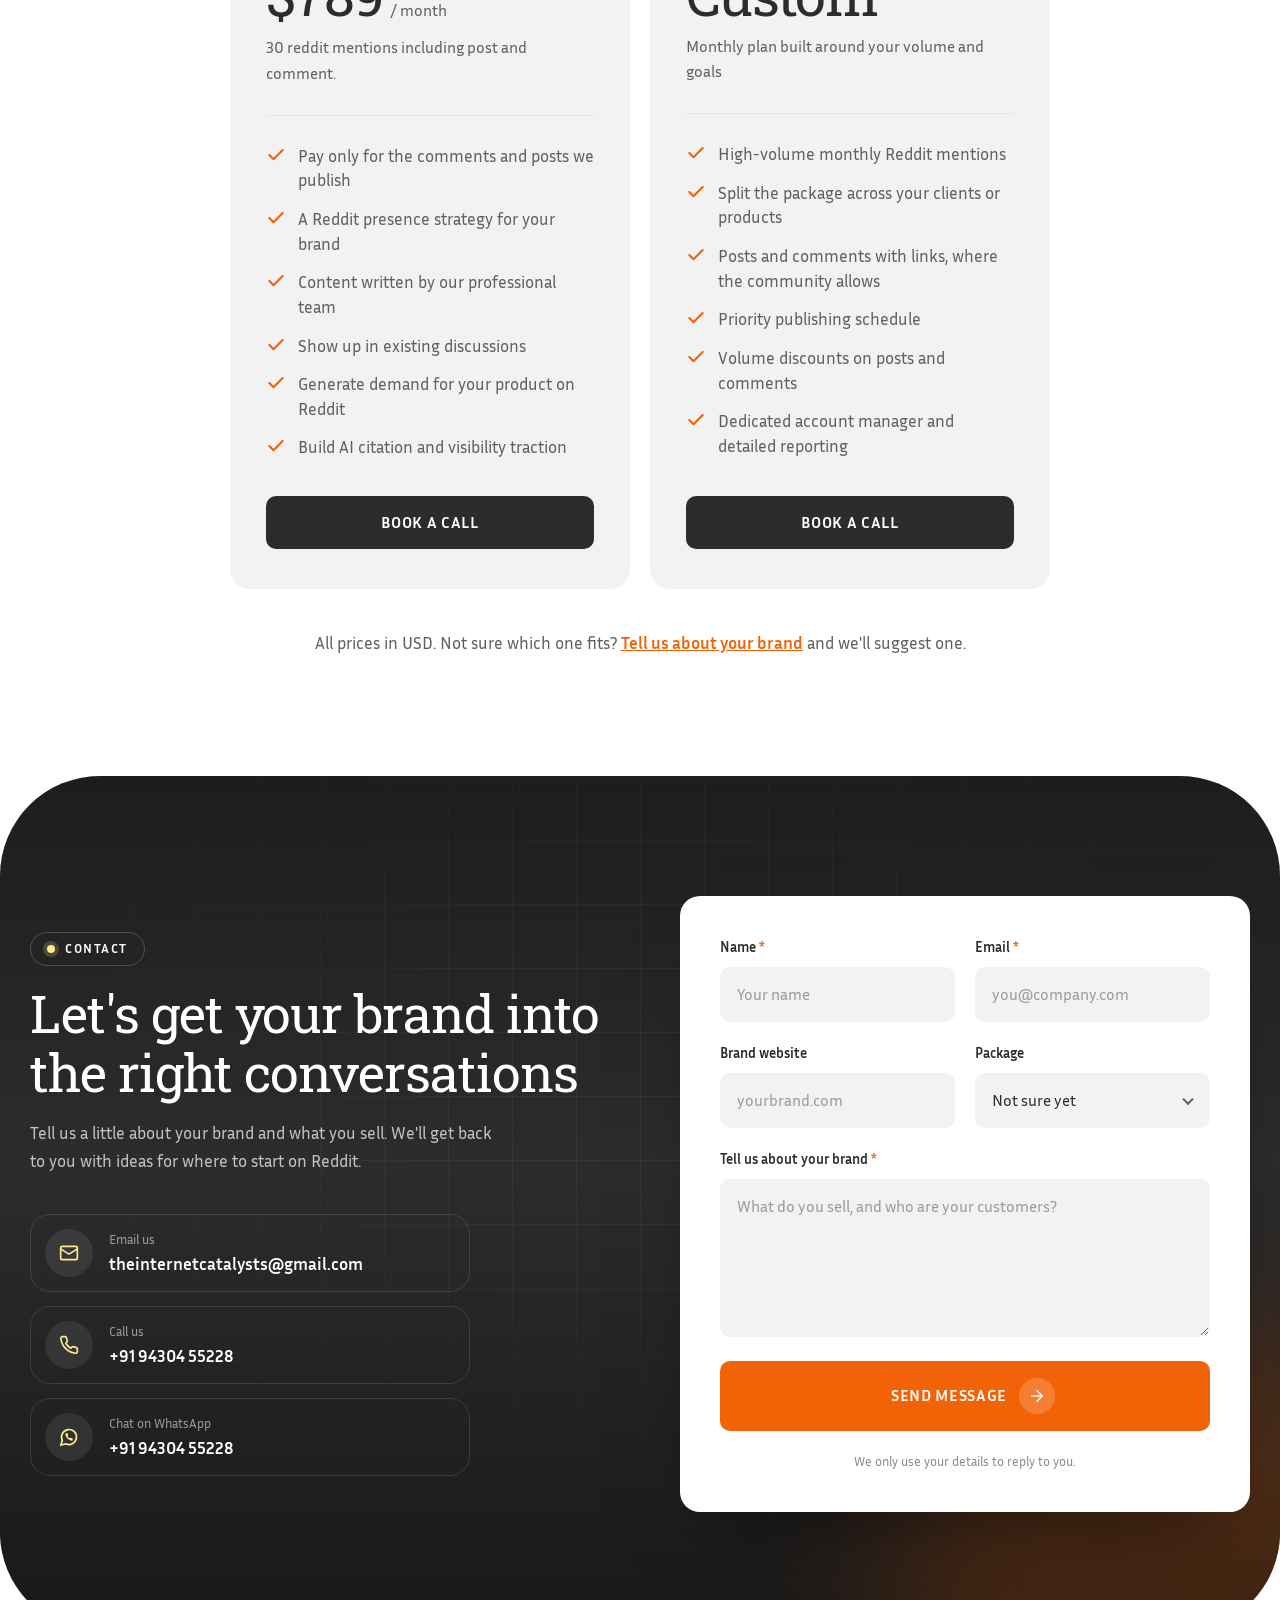
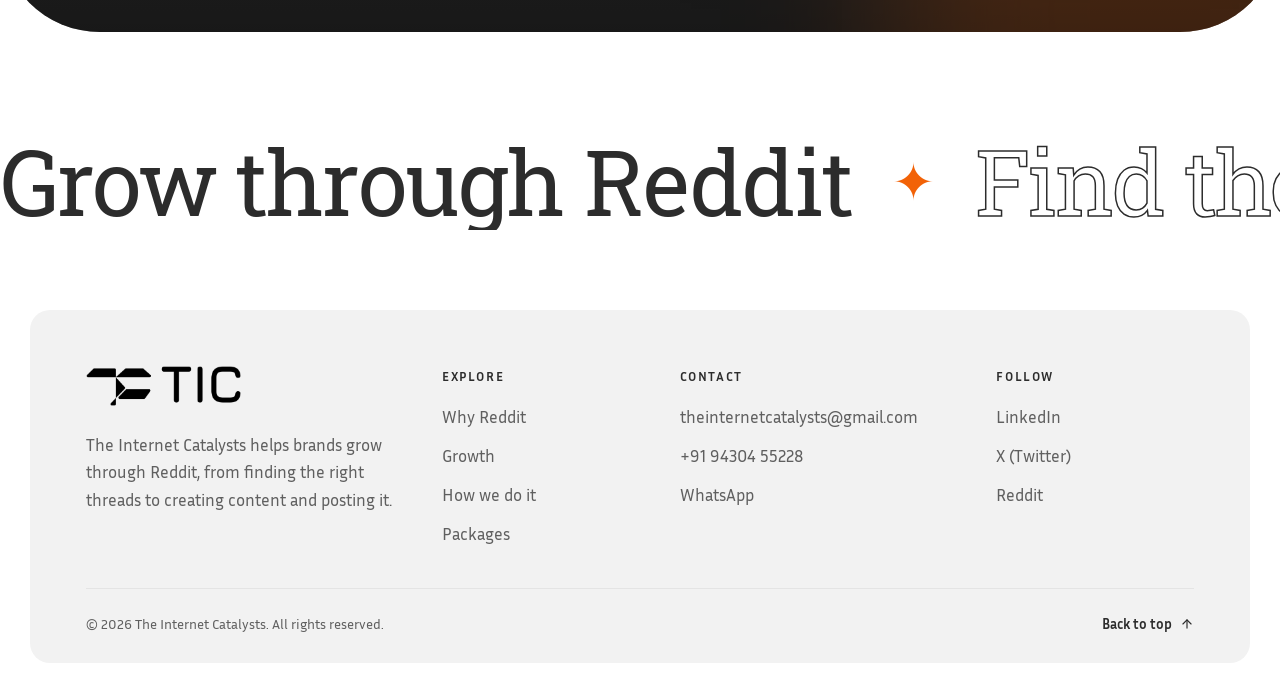
==== commit dbc4df6c: "Fix price description HTML structure" ====
--- a/index.html
+++ b/index.html
@@ -356,7 +356,7 @@
             </div>
             <div class="price-amounts">
               <p class="price"><span class="price-num">$789</span><span class="price-unit">/ month</span></p>
-              <p class="price price--second"><span class="price-num">30 reddit mentions including post and comment.</span></p>
+              <p class="price price--second"><span class="price-unit">30 reddit mentions including post and comment.</span></p>
             </div>
             <ul class="price-list">
               <li><svg class="i"><use href="#i-check"/></svg>Pay only for the comments and posts we publish</li>
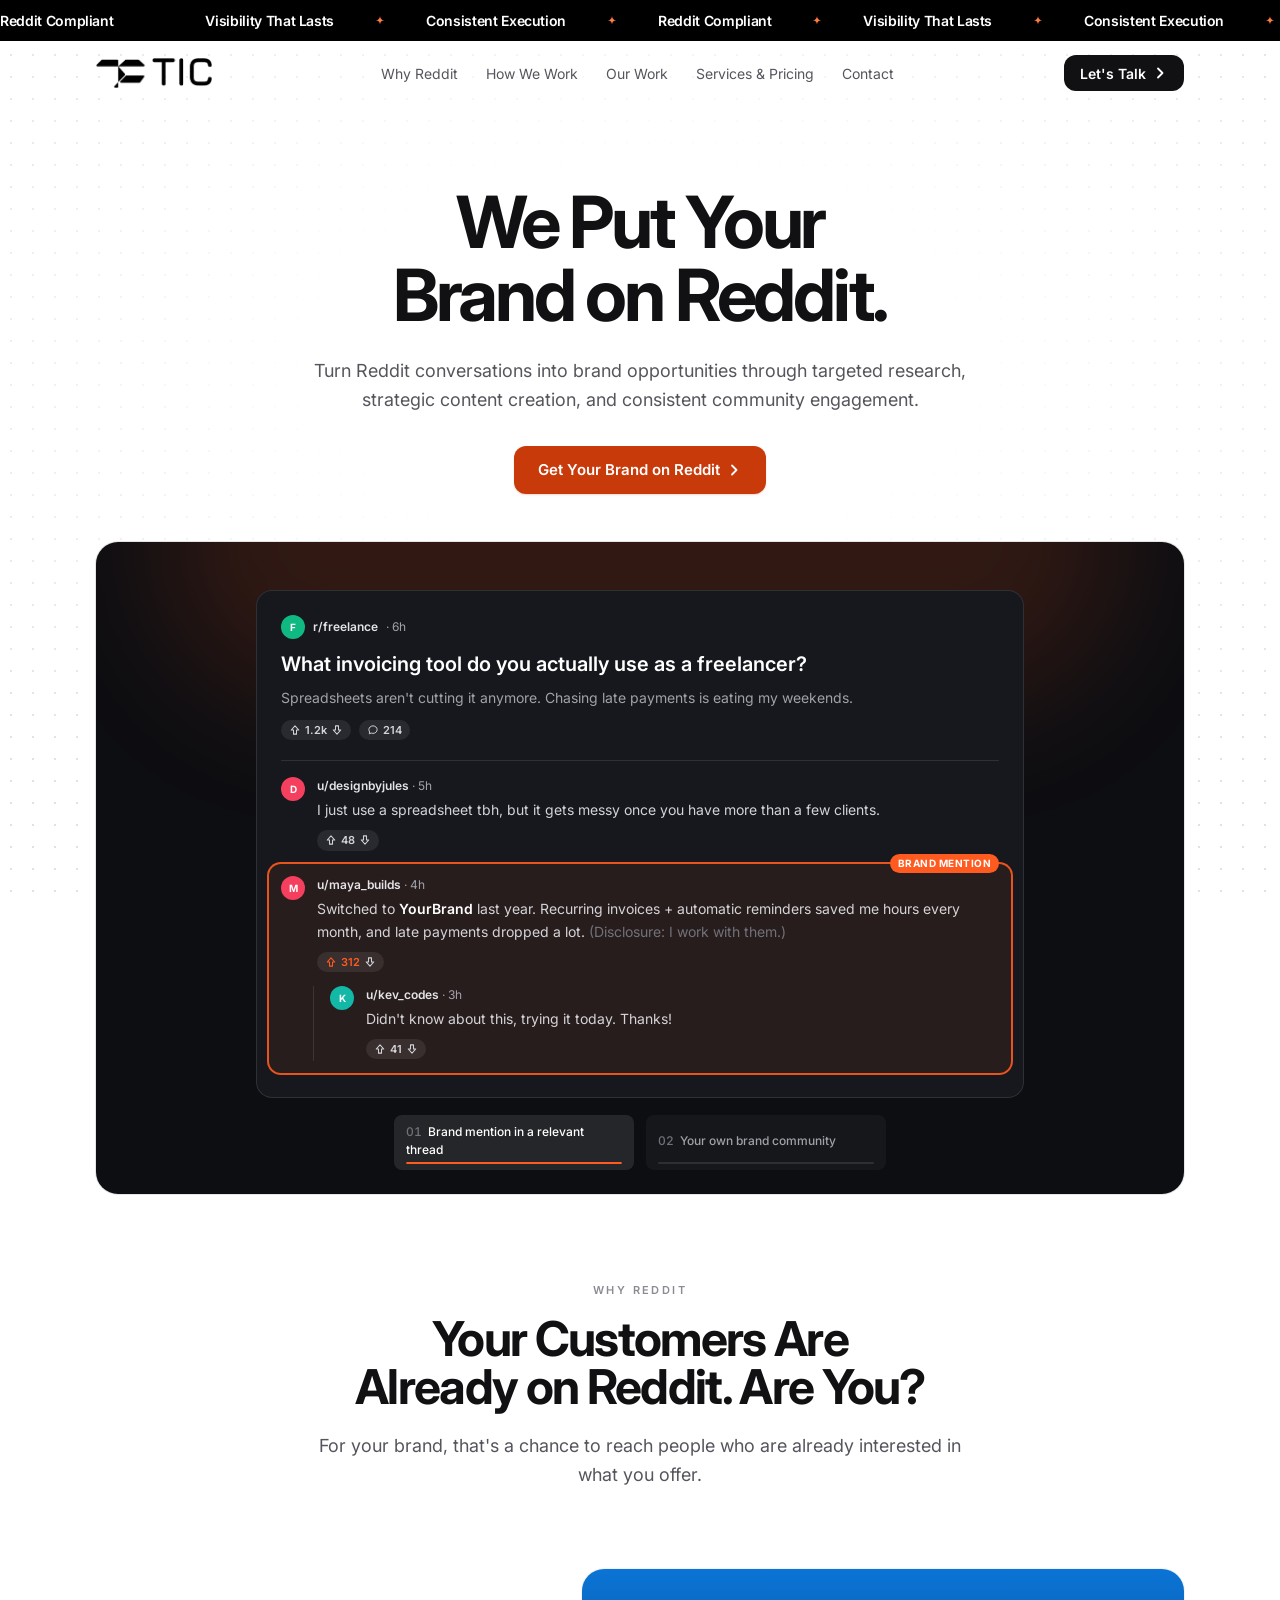
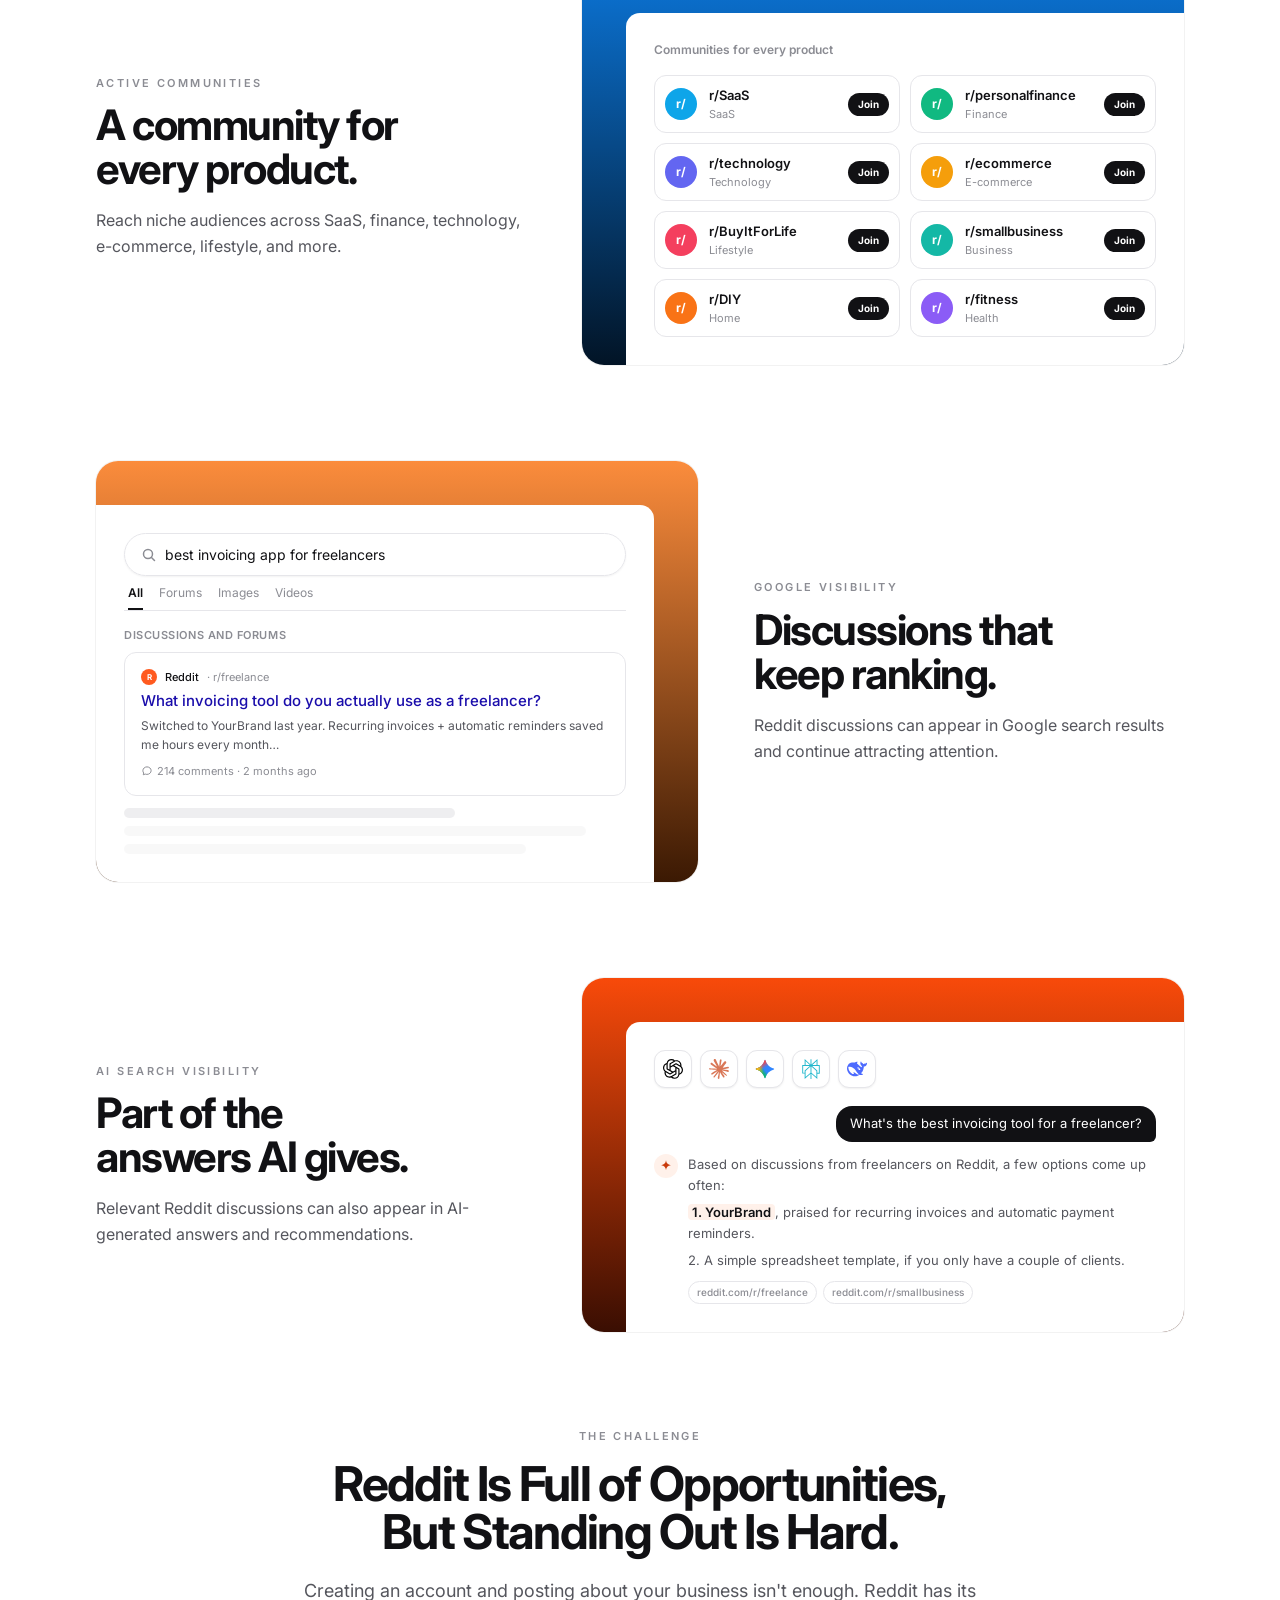
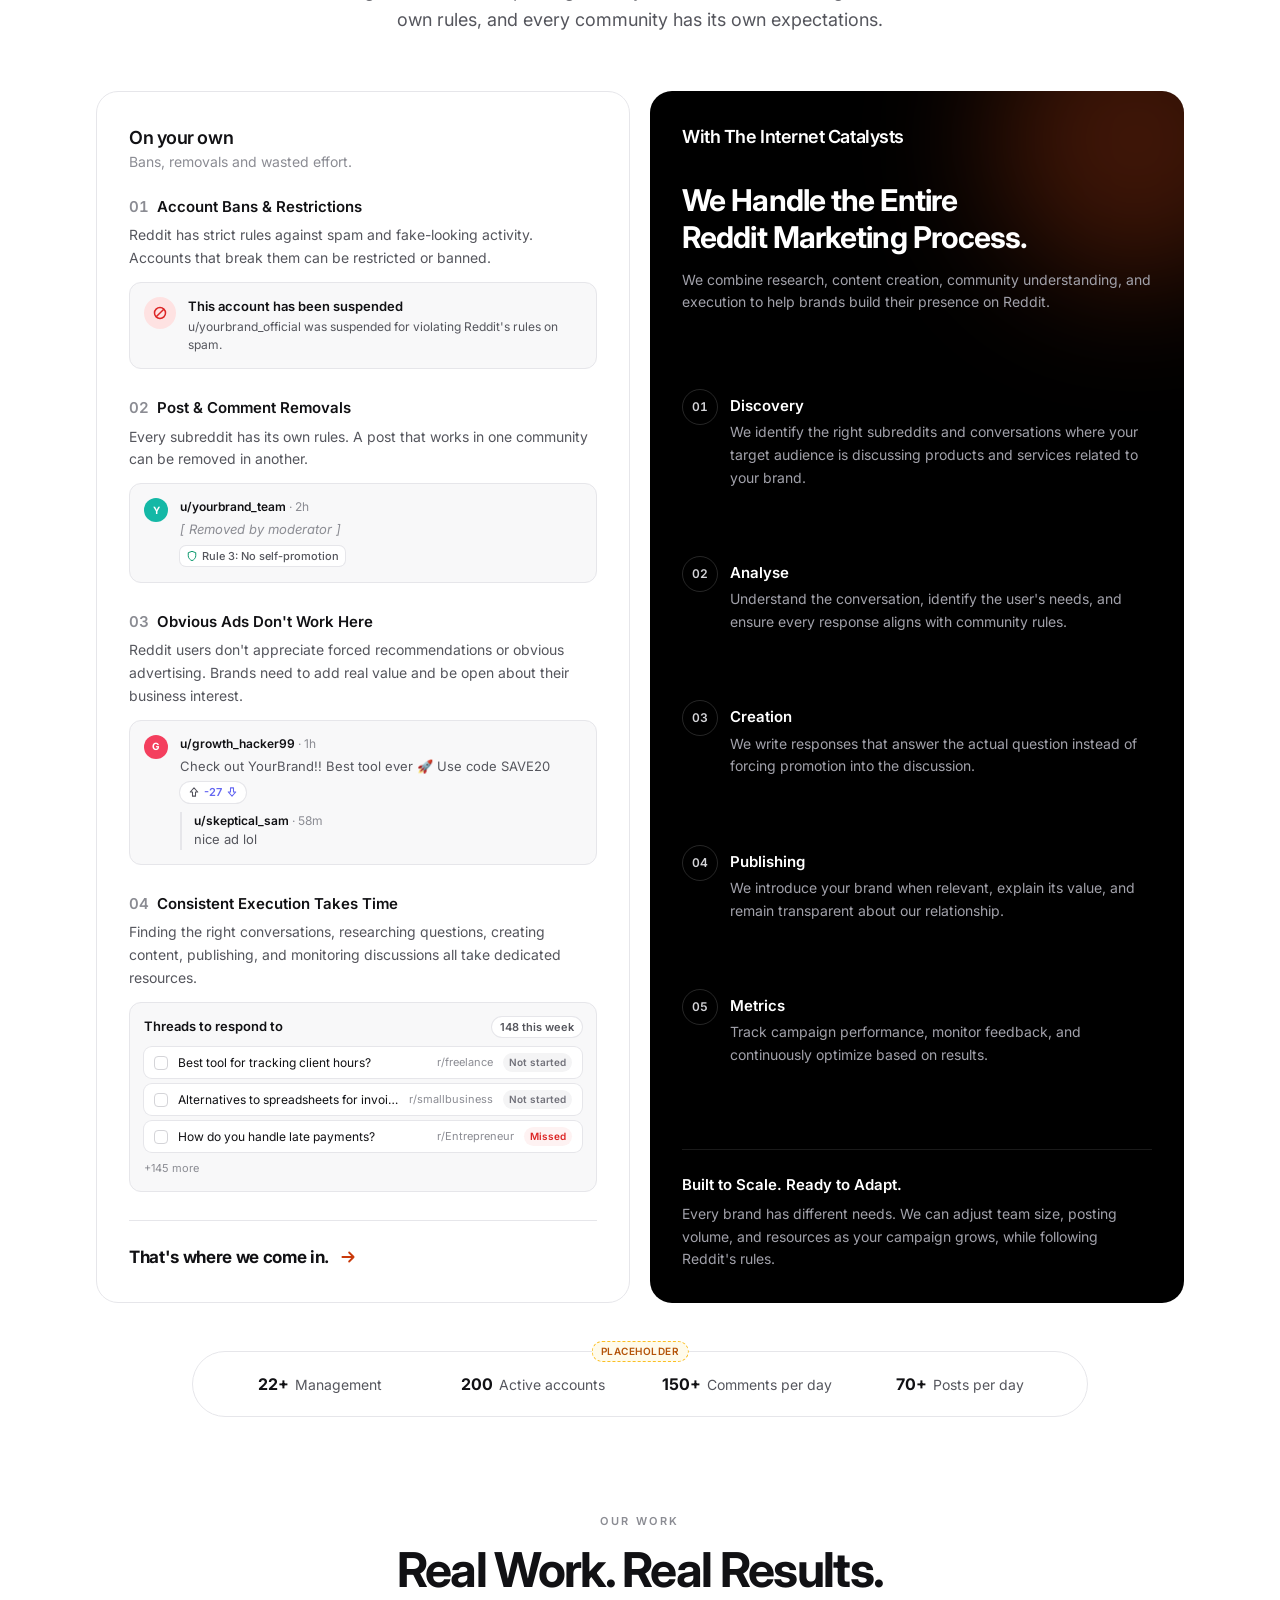
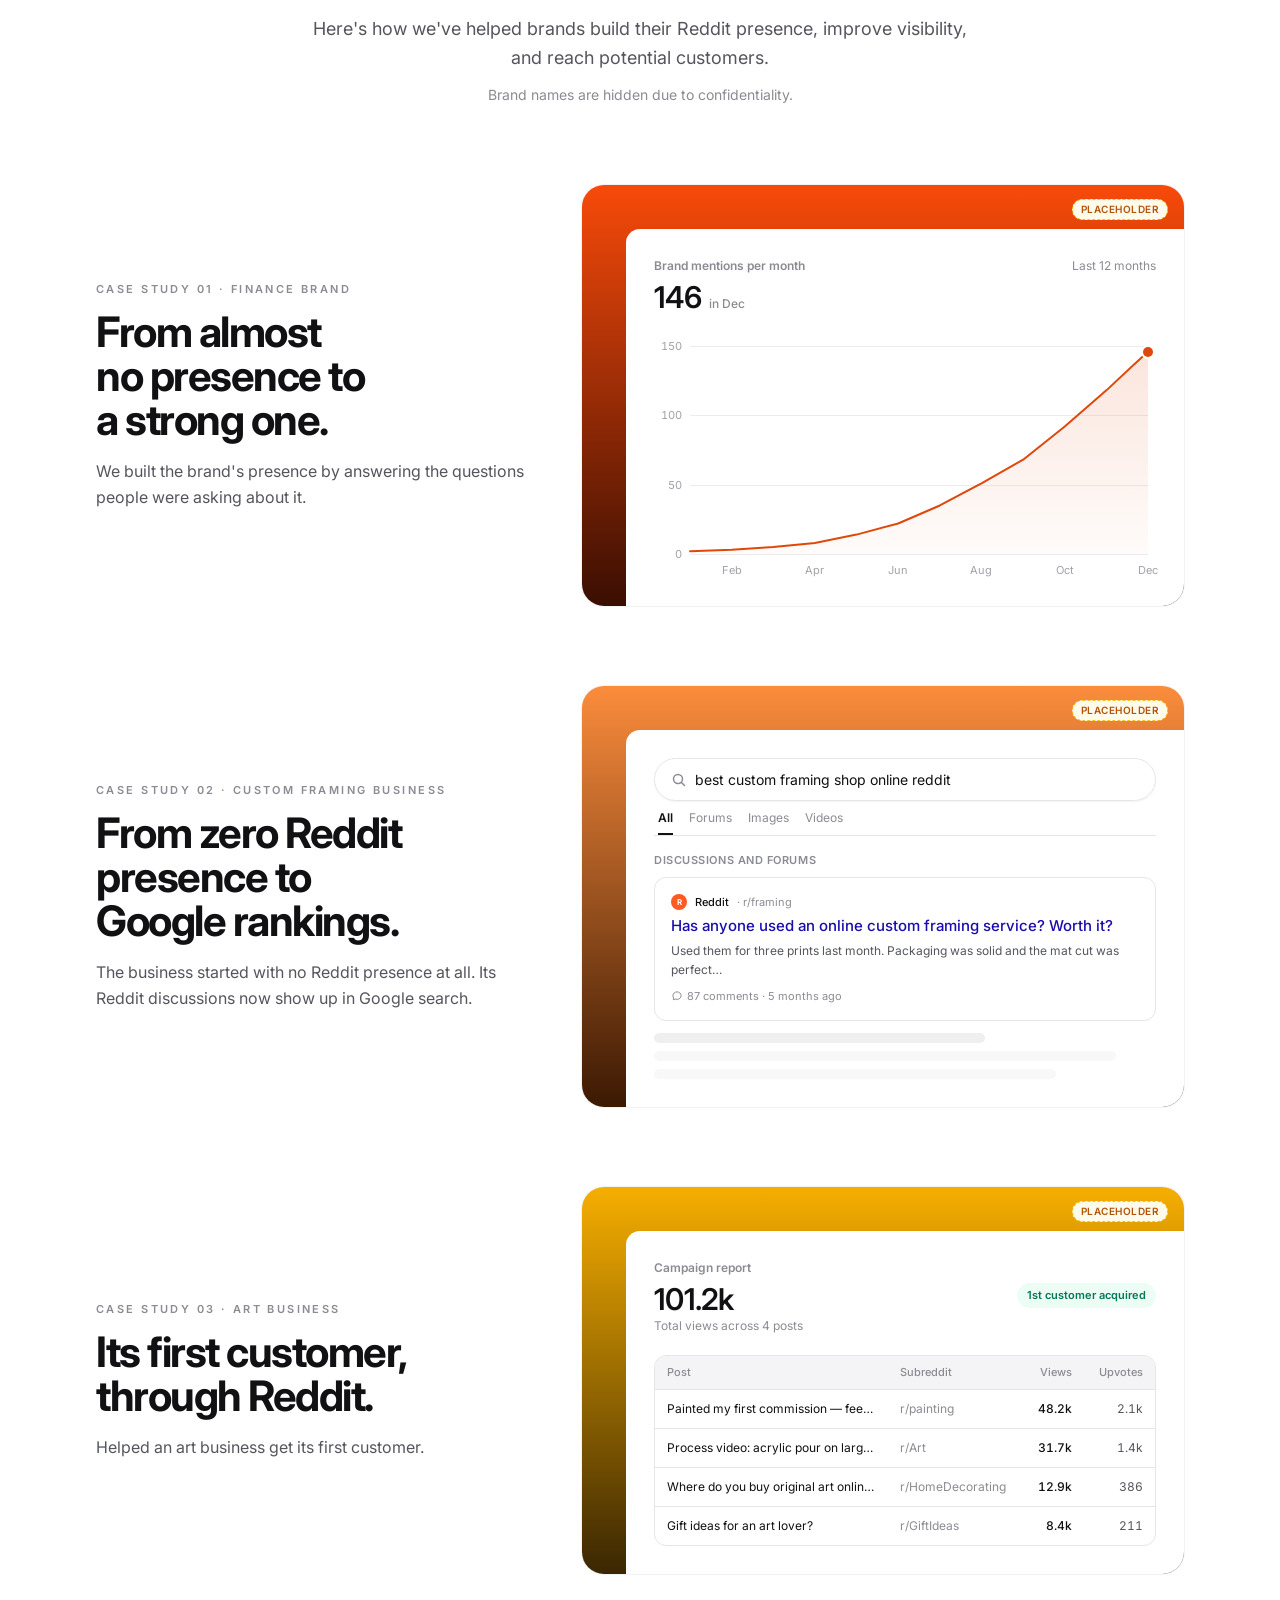
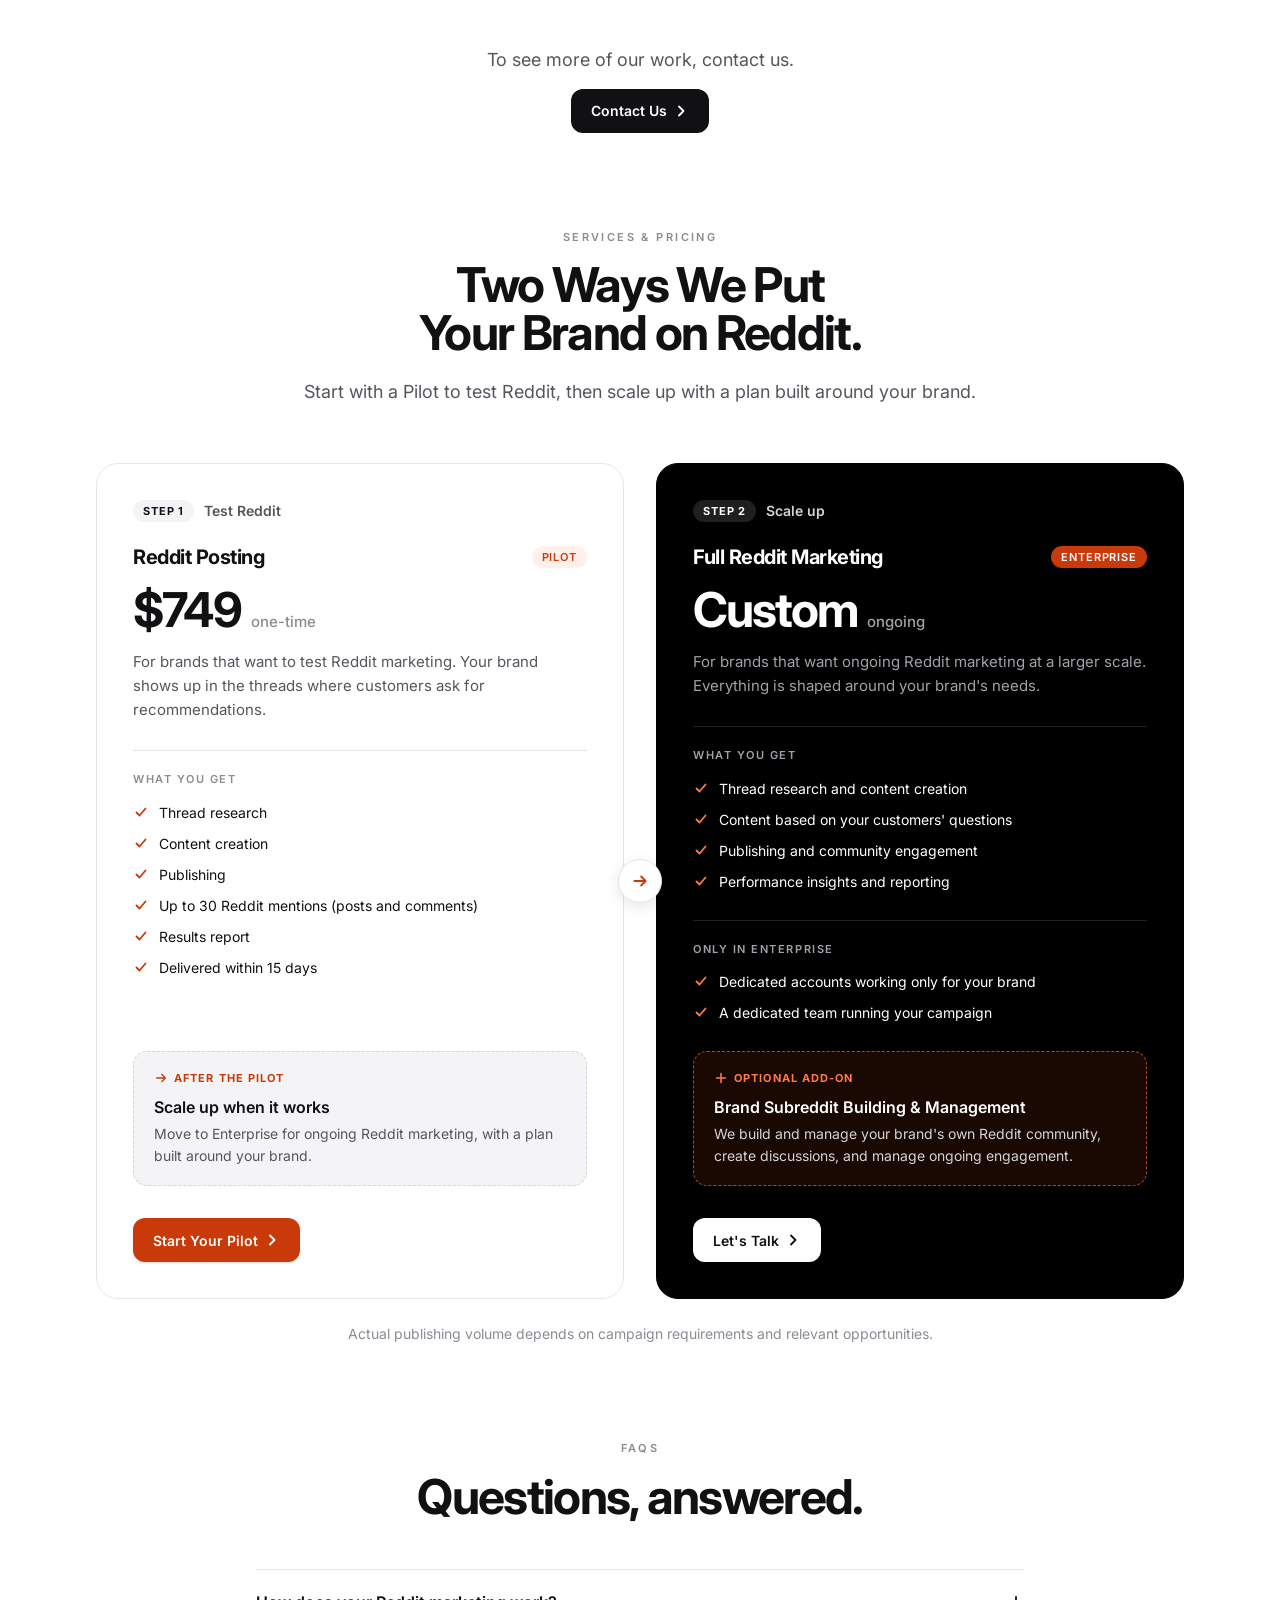
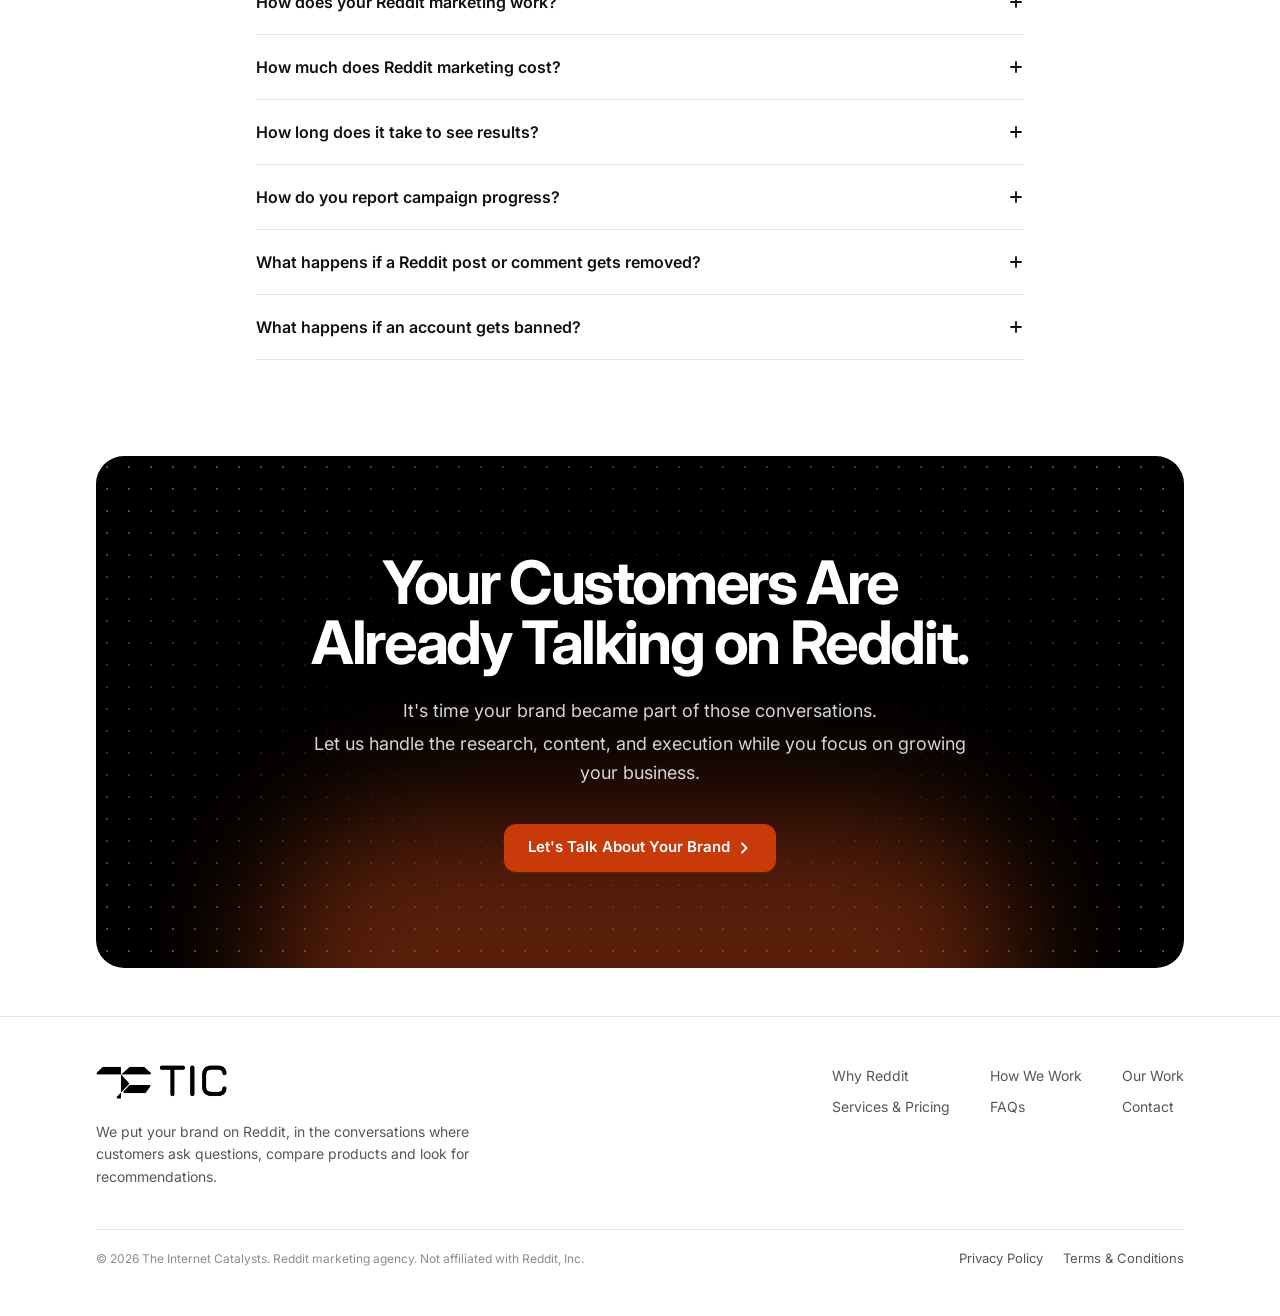
==== commit a678a1dd: "Replace the site with the new The Internet Catalysts website Plain HTML/CSS/JS, no build step: - ind" ====
--- a/index.html
+++ b/index.html
@@ -1,578 +1,1059 @@
-<!DOCTYPE html>
+<!doctype html>
 <html lang="en">
+
 <head>
-  <meta charset="UTF-8">
+  <meta charset="utf-8">
   <meta name="viewport" content="width=device-width, initial-scale=1">
-  <title>The Internet Catalysts | Reddit Marketing for Brands</title>
-  <meta name="description" content="We help brands grow through Reddit, from finding the right threads to creating content and posting it.">
-
-  <!-- Social preview (replace the image path once you have one) -->
-  <meta property="og:title" content="The Internet Catalysts | Reddit Marketing for Brands">
-  <meta property="og:description" content="We help brands grow through Reddit, from finding the right threads to creating content and posting it.">
-  <meta property="og:type" content="website">
-  <!-- <meta property="og:image" content="images/og-image.jpg"> -->
-
-  <link rel="icon" type="image/png" href="assets/favicon.png">
-  <link rel="apple-touch-icon" href="assets/favicon.png">
-
+  <title>The Internet Catalysts: We Put Your Brand on Reddit</title>
+  <meta name="description"
+    content="Your potential customers are already discussing products, comparing solutions, and asking for recommendations on Reddit. We help your brand become part of those conversations.">
+  <meta name="theme-color" content="#ffffff">
+  <link rel="icon" href="favicon.svg" type="image/svg+xml">
   <link rel="preconnect" href="https://fonts.googleapis.com">
   <link rel="preconnect" href="https://fonts.gstatic.com" crossorigin>
-  <link href="https://fonts.googleapis.com/css2?family=Inria+Sans:wght@400;700&family=Roboto+Slab:wght@400;500;600&display=swap" rel="stylesheet">
-
-  <link rel="stylesheet" href="css/style.css">
-  <script>document.documentElement.classList.add('js');</script>
+  <link rel="stylesheet"
+    href="https://fonts.googleapis.com/css2?family=Inter:wght@400;500;600;700;800;900&display=swap">
+  <link rel="stylesheet" href="styles.css">
+  <script src="script.js" defer></script>
 </head>
+
 <body>
-
-  <!-- Icon sprite (used via <svg><use href="#i-name"/></svg>) -->
-  <svg width="0" height="0" style="position:absolute" aria-hidden="true">
-    <symbol id="i-arrow" viewBox="0 0 24 24"><path d="M5 12h14"/><path d="m12 5 7 7-7 7"/></symbol>
-    <symbol id="i-arrow-up" viewBox="0 0 24 24"><path d="m5 12 7-7 7 7"/><path d="M12 19V5"/></symbol>
-    <symbol id="i-check" viewBox="0 0 24 24"><path d="M20 6 9 17l-5-5"/></symbol>
-    <symbol id="i-trend" viewBox="0 0 24 24"><polyline points="22 7 13.5 15.5 8.5 10.5 2 17"/><polyline points="16 7 22 7 22 13"/></symbol>
-    <symbol id="i-cart" viewBox="0 0 24 24"><circle cx="8" cy="21" r="1"/><circle cx="19" cy="21" r="1"/><path d="M2.05 2.05h2l2.66 12.42a2 2 0 0 0 2 1.58h9.78a2 2 0 0 0 1.95-1.57l1.65-7.43H5.12"/></symbol>
-    <symbol id="i-shield" viewBox="0 0 24 24"><path d="M20 13c0 5-3.5 7.5-7.66 8.95a1 1 0 0 1-.67-.01C7.5 20.5 4 18 4 13V6a1 1 0 0 1 1-1c2 0 4.5-1.2 6.24-2.72a1.17 1.17 0 0 1 1.52 0C14.51 3.81 17 5 19 5a1 1 0 0 1 1 1z"/><path d="m9 12 2 2 4-4"/></symbol>
-    <symbol id="i-star" viewBox="0 0 24 24"><polygon points="12 2 15.09 8.26 22 9.27 17 14.14 18.18 21.02 12 17.77 5.82 21.02 7 14.14 2 9.27 8.91 8.26 12 2"/></symbol>
-    <symbol id="i-search" viewBox="0 0 24 24"><circle cx="11" cy="11" r="8"/><path d="m21 21-4.3-4.3"/></symbol>
-    <symbol id="i-message" viewBox="0 0 24 24"><path d="M7.9 20A9 9 0 1 0 4 16.1L2 22Z"/></symbol>
-    <symbol id="i-image" viewBox="0 0 24 24"><rect width="18" height="18" x="3" y="3" rx="2"/><circle cx="9" cy="9" r="2"/><path d="m21 15-3.1-3.1a2 2 0 0 0-2.8 0L6 21"/></symbol>
-    <symbol id="i-mail" viewBox="0 0 24 24"><rect width="20" height="16" x="2" y="4" rx="2"/><path d="m22 7-8.97 5.7a1.94 1.94 0 0 1-2.06 0L2 7"/></symbol>
-    <symbol id="i-calendar" viewBox="0 0 24 24"><rect width="18" height="18" x="3" y="4" rx="2"/><path d="M16 2v4M8 2v4M3 10h18"/></symbol>
-    <symbol id="i-phone" viewBox="0 0 24 24"><path d="M22 16.92v3a2 2 0 0 1-2.18 2 19.79 19.79 0 0 1-8.63-3.07 19.5 19.5 0 0 1-6-6 19.79 19.79 0 0 1-3.07-8.67A2 2 0 0 1 4.11 2h3a2 2 0 0 1 2 1.72 12.84 12.84 0 0 0 .7 2.81 2 2 0 0 1-.45 2.11L8.09 9.91a16 16 0 0 0 6 6l1.27-1.27a2 2 0 0 1 2.11-.45 12.84 12.84 0 0 0 2.81.7A2 2 0 0 1 22 16.92z"/></symbol>
-    <symbol id="i-whatsapp" viewBox="0 0 24 24"><path d="M7.9 20A9 9 0 1 0 4 16.1L2 22Z"/><path fill="currentColor" stroke="none" transform="translate(6.72 6.72) scale(0.44)" d="M22 16.92v3a2 2 0 0 1-2.18 2 19.79 19.79 0 0 1-8.63-3.07 19.5 19.5 0 0 1-6-6 19.79 19.79 0 0 1-3.07-8.67A2 2 0 0 1 4.11 2h3a2 2 0 0 1 2 1.72 12.84 12.84 0 0 0 .7 2.81 2 2 0 0 1-.45 2.11L8.09 9.91a16 16 0 0 0 6 6l1.27-1.27a2 2 0 0 1 2.11-.45 12.84 12.84 0 0 0 2.81.7A2 2 0 0 1 22 16.92z"/></symbol>
+  <!-- Icon sprite: reference with <svg class="icon"><use href="#i-name"/></svg> -->
+  <svg class="sprite" aria-hidden="true">
+    <symbol id="i-chevron" viewBox="0 0 16 16">
+      <path d="M6 3.5 10.5 8 6 12.5" fill="none" stroke="currentColor" stroke-width="1.8" stroke-linecap="round"
+        stroke-linejoin="round" />
+    </symbol>
+    <symbol id="i-arrow" viewBox="0 0 16 16">
+      <path d="M3 8h10m0 0-4-4m4 4-4 4" fill="none" stroke="currentColor" stroke-width="1.6" stroke-linecap="round"
+        stroke-linejoin="round" />
+    </symbol>
+    <symbol id="i-check" viewBox="0 0 16 16">
+      <path d="m3.5 8.5 3 3 6-7" fill="none" stroke="currentColor" stroke-width="1.8" stroke-linecap="round"
+        stroke-linejoin="round" />
+    </symbol>
+    <symbol id="i-plus" viewBox="0 0 16 16">
+      <path d="M8 3v10M3 8h10" fill="none" stroke="currentColor" stroke-width="1.8" stroke-linecap="round" />
+    </symbol>
+    <symbol id="i-up" viewBox="0 0 16 16">
+      <path d="M8 2.5 13 8H10v5.5H6V8H3l5-5.5Z" fill="none" stroke="currentColor" stroke-width="1.4"
+        stroke-linejoin="round" />
+    </symbol>
+    <symbol id="i-down" viewBox="0 0 16 16">
+      <path d="M8 13.5 3 8h3V2.5h4V8h3l-5 5.5Z" fill="none" stroke="currentColor" stroke-width="1.4"
+        stroke-linejoin="round" />
+    </symbol>
+    <symbol id="i-comment" viewBox="0 0 16 16">
+      <path
+        d="M2.5 7.5c0-2.8 2.5-5 5.5-5s5.5 2.2 5.5 5-2.5 5-5.5 5c-.8 0-1.6-.1-2.3-.4L3 13l.6-2.3c-.7-.9-1.1-2-1.1-3.2Z"
+        fill="none" stroke="currentColor" stroke-width="1.3" stroke-linejoin="round" />
+    </symbol>
+    <symbol id="i-shield" viewBox="0 0 16 16">
+      <path d="M8 1.8 13 3.6v4c0 3-2.1 5.4-5 6.6-2.9-1.2-5-3.6-5-6.6v-4l5-1.8Z" fill="none" stroke="currentColor"
+        stroke-width="1.3" stroke-linejoin="round" />
+    </symbol>
+    <symbol id="i-search" viewBox="0 0 16 16">
+      <circle cx="7" cy="7" r="4.5" fill="none" stroke="currentColor" stroke-width="1.5" />
+      <path d="m10.5 10.5 3 3" fill="none" stroke="currentColor" stroke-width="1.5" stroke-linecap="round" />
+    </symbol>
+    <symbol id="i-spark" viewBox="0 0 16 16">
+      <path d="M8 1.5c.4 3.3 1.9 4.9 5.5 5.5-3.6.6-5.1 2.2-5.5 5.5-.4-3.3-1.9-4.9-5.5-5.5 3.6-.6 5.1-2.2 5.5-5.5Z"
+        fill="currentColor" />
+    </symbol>
+    <symbol id="i-ban" viewBox="0 0 16 16">
+      <circle cx="8" cy="8" r="5.5" fill="none" stroke="currentColor" stroke-width="1.5" />
+      <path d="M4.2 11.8 11.8 4.2" fill="none" stroke="currentColor" stroke-width="1.5" />
+    </symbol>
   </svg>
 
+  <div class="dot-field" aria-hidden="true"></div>
   <a class="skip-link" href="#main">Skip to content</a>
 
-  <!-- ============ NAVBAR ============ -->
-  <header class="nav" data-nav>
-    <div class="container">
-      <div class="nav-bar">
-        <a class="brand" href="#home">
-          <img class="brand-logo-img" src="assets/logo.png" width="955" height="247" alt="The Internet Catalysts">
-        </a>
-
-        <nav class="nav-links" aria-label="Main">
-          <a href="#why">Why Reddit</a>
-          <a href="#growth">Growth</a>
-          <a href="#process">How we do it</a>
-          <a href="#pricing">Packages</a>
-          <a href="#contact">Contact</a>
-        </nav>
-
-        <a class="btn btn-primary btn-sm nav-cta" href="#contact">Book a call</a>
-
-        <button class="nav-toggle" type="button" aria-expanded="false" aria-controls="mobile-menu" aria-label="Open menu" data-nav-toggle>
-          <span></span><span></span>
+  <!-- Top announcement bar (sliding text). script.js duplicates the list for a seamless loop. -->
+  <div class="marquee" data-marquee>
+    <ul class="sr-only" aria-label="What we promise">
+      <li>Reddit Compliant</li>
+      <li>Visibility That Lasts</li>
+      <li>Consistent Execution</li>
+    </ul>
+    <div class="marquee-track" aria-hidden="true">
+      <ul class="marquee-group">
+        <li>Reddit Compliant<svg class="icon">
+            <use href="#i-sspark" />
+          </svg></li>
+        <li>Visibility That Lasts<svg class="icon">
+            <use href="#i-spark" />
+          </svg></li>
+        <li>Consistent Execution<svg class="icon">
+            <use href="#i-spark" />
+          </svg></li>
+        <li>Reddit Compliant<svg class="icon">
+            <use href="#i-spark" />
+          </svg></li>
+        <li>Visibility That Lasts<svg class="icon">
+            <use href="#i-spark" />
+          </svg></li>
+        <li>Consistent Execution<svg class="icon">
+            <use href="#i-spark" />
+          </svg></li>
+        <li>Reddit Compliant<svg class="icon">
+            <use href="#i-spark" />
+          </svg></li>
+        <li>Visibility That Lasts<svg class="icon">
+            <use href="#i-spark" />
+          </svg></li>
+        <li>Consistent Execution<svg class="icon">
+            <use href="#i-spark" />
+          </svg></li>
+        <li>Reddit Compliant<svg class="icon">
+            <use href="#i-spark" />
+          </svg></li>
+        <li>Visibility That Lasts<svg class="icon">
+            <use href="#i-spark" />
+          </svg></li>
+        <li>Consistent Execution<svg class="icon">
+            <use href="#i-spark" />
+          </svg></li>
+      </ul>
+    </div>
+  </div>
+
+  <header class="site-header" data-header>
+    <div class="container header-inner">
+      <a href="index.html" class="logo"><img src="logo.png" alt="The Internet Catalysts" width="955" height="247"></a>
+      <nav class="main-nav" aria-label="Main">
+        <ul>
+          <li><a href="#why-reddit">Why Reddit</a></li>
+          <li><a href="#how-we-work">How We Work</a></li>
+          <li><a href="#our-work">Our Work</a></li>
+          <li><a href="#services">Services &amp; Pricing</a></li>
+          <li><a href="contact.html">Contact</a></li>
+        </ul>
+      </nav>
+      <div class="header-actions">
+        <a href="contact.html" class="btn btn-dark btn-sm header-cta">Let's Talk<svg class="icon btn-arrow">
+            <use href="#i-chevron" />
+          </svg></a>
+        <button type="button" class="menu-toggle" aria-expanded="false" aria-controls="mobile-nav"
+          aria-label="Open menu">
+          <svg viewBox="0 0 20 20" class="icon" aria-hidden="true">
+            <path class="menu-icon-open" d="M3 6h14M3 10h14M3 14h14" fill="none" stroke="currentColor"
+              stroke-width="1.8" stroke-linecap="round" />
+            <path class="menu-icon-close" d="M5 5l10 10M15 5 5 15" fill="none" stroke="currentColor" stroke-width="1.8"
+              stroke-linecap="round" />
+          </svg>
         </button>
       </div>
-
-      <div class="mobile-menu" id="mobile-menu" data-mobile-menu>
-        <a href="#why">Why Reddit</a>
-        <a href="#growth">Growth</a>
-        <a href="#process">How we do it</a>
-        <a href="#pricing">Packages</a>
-        <a href="#contact">Contact</a>
-        <a class="btn btn-primary" href="#contact">Book a call</a>
+    </div>
+    <div id="mobile-nav" class="mobile-nav" hidden>
+      <div class="container">
+        <ul>
+          <li><a href="#why-reddit">Why Reddit</a></li>
+          <li><a href="#how-we-work">How We Work</a></li>
+          <li><a href="#our-work">Our Work</a></li>
+          <li><a href="#services">Services &amp; Pricing</a></li>
+          <li><a href="contact.html">Contact</a></li>
+        </ul>
+        <a href="contact.html" class="btn btn-accent btn-md btn-block">Let's Talk<svg class="icon btn-arrow">
+            <use href="#i-chevron" />
+          </svg></a>
       </div>
     </div>
   </header>
 
   <main id="main">
 
-    <!-- ============ HERO ============ -->
-    <section class="hero" id="home">
-      <div class="hero-bg" aria-hidden="true">
-        <span class="orb orb-1"></span>
-        <span class="orb orb-2"></span>
-        <span class="orb orb-3"></span>
-        <span class="hero-grid"></span>
-      </div>
-
+    <!-- ============ 1. HERO ============ -->
+    <section class="hero">
       <div class="container">
-        <div class="hero-inner">
-          <span class="pre-title pre-title--dark hero-anim" style="--d:0">Reddit marketing for brands</span>
-
-          <h1 class="hero-title" data-split>We help brands grow through <em>reddit</em></h1>
-
-          <p class="hero-sub hero-anim" style="--d:6">
-            From finding the right threads to creating content and posting it, we handle your whole Reddit presence.
-            Your brand shows up where buyers are already asking for recommendations.
-          </p>
-
-          <div class="hero-actions hero-anim" style="--d:7">
-            <a class="btn btn-primary btn-arrow" href="#contact">
-              Get started
-              <span class="btn-icon"><svg class="i"><use href="#i-arrow"/></svg></span>
-            </a>
-            <a class="btn btn-ghost" href="#process">See how it works</a>
-          </div>
-
-        </div>
-
-        <div class="hero-visual hero-anim hero-anim--scale" style="--d:9">
-          <div class="media media--16x9 media--dark">
-            <img src="assets/hero.webp" width="1672" height="941" fetchpriority="high" decoding="async"
-              alt="Illustration of Reddit-style discussion threads with upvotes, comments, a magnifying glass and a rising growth chart">
-          </div>
-
-          <div class="chip chip-1" aria-hidden="true">
-            <span class="chip-icon chip-icon--primary"><svg class="i"><use href="#i-search"/></svg></span>
-            <span class="chip-text"><strong>Relevant thread found</strong><small>r/smallbusiness</small></span>
-          </div>
-          <div class="chip chip-2" aria-hidden="true">
-            <span class="chip-icon chip-icon--yellow"><svg class="i"><use href="#i-message"/></svg></span>
-            <span class="chip-text"><strong>Comment posted</strong><small>Helpful answer, brand mentioned</small></span>
-          </div>
-          <div class="chip chip-3" aria-hidden="true">
-            <span class="chip-icon chip-icon--dark"><svg class="i"><use href="#i-trend"/></svg></span>
-            <span class="chip-text"><strong>Ranking on Google</strong><small>Thread shows up in search</small></span>
-          </div>
-        </div>
-      </div>
-
-      <div class="ticker-wrap">
-        <p class="ticker-label">Communities where buyers ask for recommendations</p>
-        <div class="ticker" aria-hidden="true">
-          <div class="ticker-track">
-            <span>r/smallbusiness</span><span>r/startups</span><span>r/SaaS</span><span>r/Entrepreneur</span>
-            <span>r/marketing</span><span>r/productivity</span><span>r/BuyItForLife</span><span>r/personalfinance</span>
-            <span>r/gadgets</span><span>r/fitness</span><span>r/HomeImprovement</span><span>r/SkincareAddiction</span>
-            <!-- duplicate set for seamless loop -->
-            <span>r/smallbusiness</span><span>r/startups</span><span>r/SaaS</span><span>r/Entrepreneur</span>
-            <span>r/marketing</span><span>r/productivity</span><span>r/BuyItForLife</span><span>r/personalfinance</span>
-            <span>r/gadgets</span><span>r/fitness</span><span>r/HomeImprovement</span><span>r/SkincareAddiction</span>
+        <div class="hero-copy">
+          <h1>We Put Your Brand on Reddit.</h1>
+          <div class="hero-body">
+            <p>Turn Reddit conversations into brand opportunities through targeted research, strategic content creation,
+              and consistent community engagement.</p>
+          </div>
+          <div class="hero-cta">
+            <a href="contact.html" class="btn btn-accent btn-lg">Get Your Brand on Reddit<svg
+                class="icon btn-arrow">
+                <use href="#i-chevron" />
+              </svg></a>
+          </div>
+        </div>
+
+        <!-- Stand-in for the hero visual (brand comment marked, then the brand's subreddit). Replace .demo with a <video> or screenshots when ready. -->
+        <div class="hero-demo">
+          <div class="demo" data-demo>
+            <div class="demo-glow" aria-hidden="true"></div>
+            <div class="demo-stage">
+
+              <div class="demo-scene" data-active="true" role="img"
+                aria-label="A Reddit thread where a helpful comment recommends the brand, and another user replies that they'll try it.">
+                <div class="thread-card" aria-hidden="true">
+                  <div class="demo-item t-meta" style="--d:0ms">
+                    <span class="avatar" style="--c:#10b981">F</span>
+                    <span class="t-strong">r/freelance</span><span>· 6h</span>
+                  </div>
+                  <h3 class="demo-item t-title" style="--d:120ms">What invoicing tool do you actually use as a
+                    freelancer?</h3>
+                  <p class="demo-item t-body" style="--d:200ms">Spreadsheets aren't cutting it anymore. Chasing late
+                    payments is eating my weekends.</p>
+                  <div class="demo-item t-actions" style="--d:260ms">
+                    <span class="score score--dark"><svg class="icon">
+                        <use href="#i-up" />
+                      </svg><span>1.2k</span><svg class="icon">
+                        <use href="#i-down" />
+                      </svg></span>
+                    <span class="pill pill--dark"><svg class="icon">
+                        <use href="#i-comment" />
+                      </svg>214</span>
+                  </div>
+
+                  <div class="t-comments">
+                    <div class="demo-item comment" style="--d:700ms">
+                      <span class="avatar" style="--c:#f43f5e">D</span>
+                      <div class="comment-main">
+                        <p class="comment-meta"><span class="t-strong">u/designbyjules</span> · 5h</p>
+                        <p class="comment-text">I just use a spreadsheet tbh, but it gets messy once you have more than
+                          a few clients.</p>
+                        <span class="score score--dark"><svg class="icon">
+                            <use href="#i-up" />
+                          </svg><span>48</span><svg class="icon">
+                            <use href="#i-down" />
+                          </svg></span>
+                      </div>
+                    </div>
+
+                    <div class="demo-highlight" style="--d:2000ms">
+                      <span class="demo-tag" style="--d:2200ms">Brand mention</span>
+                      <div class="demo-item comment" style="--d:1300ms">
+                        <span class="avatar" style="--c:#f43f5e">M</span>
+                        <div class="comment-main">
+                          <p class="comment-meta"><span class="t-strong">u/maya_builds</span> · 4h</p>
+                          <p class="comment-text">Switched to <b class="t-white">YourBrand</b> last year. Recurring
+                            invoices + automatic reminders saved me hours every month, and late payments dropped a lot.
+                            <span class="t-dim">(Disclosure: I work with them.)</span>
+                          </p>
+                          <span class="score score--dark is-up"><svg class="icon">
+                              <use href="#i-up" />
+                            </svg><span>312</span><svg class="icon">
+                              <use href="#i-down" />
+                            </svg></span>
+                        </div>
+                      </div>
+                      <div class="reply">
+                        <div class="demo-item comment" style="--d:3200ms">
+                          <span class="avatar" style="--c:#14b8a6">K</span>
+                          <div class="comment-main">
+                            <p class="comment-meta"><span class="t-strong">u/kev_codes</span> · 3h</p>
+                            <p class="comment-text">Didn't know about this, trying it today. Thanks!</p>
+                            <span class="score score--dark"><svg class="icon">
+                                <use href="#i-up" />
+                              </svg><span>41</span><svg class="icon">
+                                <use href="#i-down" />
+                              </svg></span>
+                          </div>
+                        </div>
+                      </div>
+                    </div>
+                  </div>
+                </div>
+              </div>
+
+              <div class="demo-scene" data-active="false" aria-hidden="true" inert role="img"
+                aria-label="The brand's own subreddit with thousands of members and active discussions.">
+                <div class="sub-card" aria-hidden="true">
+                  <div class="demo-item sub-banner" style="--d:0ms"></div>
+                  <div class="sub-body">
+                    <div class="demo-item sub-head" style="--d:150ms">
+                      <span class="sub-icon">YB</span>
+                      <div class="sub-name">
+                        <p class="sub-title">r/YourBrand</p>
+                        <p class="sub-desc">The official community for YourBrand users</p>
+                      </div>
+                      <span class="sub-joined">Joined</span>
+                    </div>
+                    <div class="demo-item sub-stats" style="--d:350ms">
+                      <p><b>12.4k</b><span>Members</span></p>
+                      <p><b><i class="online-dot"></i>186</b><span>Online</span></p>
+                      <p><b>Top 5%</b><span>By activity</span></p>
+                    </div>
+                    <div class="sub-posts">
+                      <div class="demo-item sub-post" style="--d:700ms">
+                        <div class="sub-post-main">
+                          <p class="sub-post-title"><span class="pin">●</span>Welcome! Start here: FAQs, setup guides
+                            &amp; roadmap</p>
+                          <p class="sub-post-meta">Pinned by moderators</p>
+                        </div>
+                        <span class="score score--dark"><svg class="icon">
+                            <use href="#i-up" />
+                          </svg><span>96</span><svg class="icon">
+                            <use href="#i-down" />
+                          </svg></span>
+                        <span class="sub-post-comments"><svg class="icon">
+                            <use href="#i-comment" />
+                          </svg>24</span>
+                      </div>
+                      <div class="demo-item sub-post" style="--d:1050ms">
+                        <div class="sub-post-main">
+                          <p class="sub-post-title">Show &amp; tell: how I automated my monthly invoicing</p>
+                          <p class="sub-post-meta">u/lena_studio · 2h</p>
+                        </div>
+                        <span class="score score--dark"><svg class="icon">
+                            <use href="#i-up" />
+                          </svg><span>342</span><svg class="icon">
+                            <use href="#i-down" />
+                          </svg></span>
+                        <span class="sub-post-comments"><svg class="icon">
+                            <use href="#i-comment" />
+                          </svg>58</span>
+                      </div>
+                      <div class="demo-item sub-post" style="--d:1400ms">
+                        <div class="sub-post-main">
+                          <p class="sub-post-title">Feature request thread (November)</p>
+                          <p class="sub-post-meta">u/YourBrand_mod · 1d</p>
+                        </div>
+                        <span class="score score--dark"><svg class="icon">
+                            <use href="#i-up" />
+                          </svg><span>128</span><svg class="icon">
+                            <use href="#i-down" />
+                          </svg></span>
+                        <span class="sub-post-comments"><svg class="icon">
+                            <use href="#i-comment" />
+                          </svg>211</span>
+                      </div>
+                    </div>
+                  </div>
+                </div>
+              </div>
+
+            </div>
+            <div class="demo-switch">
+              <button type="button" class="demo-tab is-active" aria-pressed="true"><span class="demo-num">01</span>Brand
+                mention in a relevant thread<span class="demo-bar"><span class="demo-progress"></span></span></button>
+              <button type="button" class="demo-tab" aria-pressed="false"><span class="demo-num">02</span>Your own brand
+                community<span class="demo-bar"><span class="demo-progress"></span></span></button>
+            </div>
           </div>
         </div>
       </div>
     </section>
 
-    <!-- ============ WHY REDDIT ============ -->
-    <section class="section" id="why">
+    <!-- ============ 2. WHY REDDIT ============ -->
+    <section id="why-reddit" class="section">
       <div class="container">
         <div class="section-head">
-          <div>
-            <span class="pre-title" data-reveal>Why Reddit</span>
-            <h2 class="h2" data-reveal style="--d:1">Your buyers are already on Reddit, asking what to buy</h2>
-          </div>
-          <div class="section-head-side" data-reveal style="--d:2">
-            <p>People come to Reddit for honest answers from real users. When your brand is part of those conversations, you reach buyers right when they are making a decision.</p>
-            <a class="link-arrow" href="#contact">Talk to us <svg class="i"><use href="#i-arrow"/></svg></a>
-          </div>
-        </div>
-
-        <div class="bento">
-          <article class="card card--span2" data-reveal data-spotlight>
-            <span class="card-icon"><svg class="i"><use href="#i-trend"/></svg></span>
-            <div>
-              <p class="card-stat">130M+ <small>daily users</small></p>
-              <h3 class="h3">Fast-growing user base</h3>
-              <p>Reddit has more than doubled its daily users since 2023 and now reaches over 500 million people every week.</p>
-            </div>
-          </article>
-
-          <article class="card card--span2 card--primary" data-reveal style="--d:1" data-spotlight>
-            <span class="card-icon"><svg class="i"><use href="#i-cart"/></svg></span>
-            <div>
-              <h3 class="h3">Buyers close to ready to purchase</h3>
-              <p>People search Reddit for "best X for Y" right before they buy. A helpful answer there lands at the moment of decision.</p>
-            </div>
-          </article>
-
-          <article class="card card--span2" data-reveal style="--d:2" data-spotlight>
-            <span class="card-icon"><svg class="i"><use href="#i-shield"/></svg></span>
-            <div>
-              <h3 class="h3">Builds trust around your brand</h3>
-              <p>Recommendations from real users carry more weight than ads. Showing up in honest discussions earns you credibility.</p>
-            </div>
-          </article>
-
-          <article class="card card--span2" data-reveal data-spotlight>
-            <span class="card-icon"><svg class="i"><use href="#i-star"/></svg></span>
-            <div>
-              <h3 class="h3">Improves your brand's image</h3>
-              <p>Useful, thoughtful contributions shape how people talk about you, in threads that stay up and get read for years.</p>
-            </div>
-          </article>
-
-          <article class="card card--span4 card--yellow card--split" data-reveal style="--d:1" data-spotlight>
-            <div class="card-split-text">
-              <span class="card-icon"><svg class="i"><use href="#i-search"/></svg></span>
-              <div>
-                <h3 class="h3">Threads rank on Google</h3>
-                <p>Reddit threads often show up at the top of Google results. Once you're in the thread, you're on the web.</p>
+          <p class="eyebrow">Why Reddit</p>
+          <h2>Your Customers Are Already on Reddit. Are You?</h2>
+          <div class="section-body">
+            <p>For your brand, that's a chance to reach people who are already interested in what you offer.</p>
+          </div>
+        </div>
+
+        <div class="features">
+          <div class="feature">
+            <div class="feature-text">
+              <p class="eyebrow">Active communities</p>
+              <h3 class="feature-title">A community for every product.</h3>
+              <p>Reach niche audiences across SaaS, finance, technology, e-commerce, lifestyle, and more.</p>
+            </div>
+            <div class="frame frame--blue frame--left">
+              <div class="frame-panel">
+                <div class="mock" role="img"
+                  aria-label="A grid of Reddit communities across SaaS, finance, technology, e-commerce, lifestyle and more.">
+                  <div aria-hidden="true">
+                    <p class="mock-label">Communities for every product</p>
+                    <div class="community-grid">
+                      <div class="community"><span class="community-icon" style="--c:#0ea5e9">r/</span>
+                        <div class="community-main">
+                          <p class="community-name">r/SaaS</p>
+                          <p class="community-topic">SaaS</p>
+                        </div><span class="join">Join</span>
+                      </div>
+                      <div class="community"><span class="community-icon" style="--c:#10b981">r/</span>
+                        <div class="community-main">
+                          <p class="community-name">r/personalfinance</p>
+                          <p class="community-topic">Finance</p>
+                        </div><span class="join">Join</span>
+                      </div>
+                      <div class="community"><span class="community-icon" style="--c:#6366f1">r/</span>
+                        <div class="community-main">
+                          <p class="community-name">r/technology</p>
+                          <p class="community-topic">Technology</p>
+                        </div><span class="join">Join</span>
+                      </div>
+                      <div class="community"><span class="community-icon" style="--c:#f59e0b">r/</span>
+                        <div class="community-main">
+                          <p class="community-name">r/ecommerce</p>
+                          <p class="community-topic">E-commerce</p>
+                        </div><span class="join">Join</span>
+                      </div>
+                      <div class="community"><span class="community-icon" style="--c:#f43f5e">r/</span>
+                        <div class="community-main">
+                          <p class="community-name">r/BuyItForLife</p>
+                          <p class="community-topic">Lifestyle</p>
+                        </div><span class="join">Join</span>
+                      </div>
+                      <div class="community"><span class="community-icon" style="--c:#14b8a6">r/</span>
+                        <div class="community-main">
+                          <p class="community-name">r/smallbusiness</p>
+                          <p class="community-topic">Business</p>
+                        </div><span class="join">Join</span>
+                      </div>
+                      <div class="community"><span class="community-icon" style="--c:#f97316">r/</span>
+                        <div class="community-main">
+                          <p class="community-name">r/DIY</p>
+                          <p class="community-topic">Home</p>
+                        </div><span class="join">Join</span>
+                      </div>
+                      <div class="community"><span class="community-icon" style="--c:#8b5cf6">r/</span>
+                        <div class="community-main">
+                          <p class="community-name">r/fitness</p>
+                          <p class="community-topic">Health</p>
+                        </div><span class="join">Join</span>
+                      </div>
+                    </div>
+                  </div>
+                </div>
               </div>
             </div>
-
-            <div class="serp" aria-hidden="true">
-              <div class="serp-bar">
-                <svg class="i"><use href="#i-search"/></svg>
-                <span class="serp-query">best crm for small business</span>
+          </div>
+
+          <div class="feature feature--flip">
+            <div class="feature-text">
+              <p class="eyebrow">Google visibility</p>
+              <h3 class="feature-title">Discussions that keep ranking.</h3>
+              <p>Reddit discussions can appear in Google search results and continue attracting attention.</p>
+            </div>
+            <div class="frame frame--orange frame--right">
+              <div class="frame-panel">
+                <div class="mock" role="img"
+                  aria-label="A search results page for &quot;best invoicing app for freelancers&quot; with a Reddit discussion from r/freelance ranking at the top.">
+                  <div aria-hidden="true">
+                    <div class="serp-search"><svg class="icon">
+                        <use href="#i-search" />
+                      </svg><span>best invoicing app for freelancers</span></div>
+                    <div class="serp-tabs"><span
+                        class="is-active">All</span><span>Forums</span><span>Images</span><span>Videos</span></div>
+                    <p class="serp-label">Discussions and forums</p>
+                    <div class="serp-result">
+                      <div class="serp-source"><span class="avatar avatar-xs"
+                          style="--c:#ff5a1f">R</span><b>Reddit</b><span>· r/freelance</span></div>
+                      <p class="serp-title">What invoicing tool do you actually use as a freelancer?</p>
+                      <p class="serp-snippet">Switched to YourBrand last year. Recurring invoices + automatic reminders
+                        saved me hours every month…</p>
+                      <p class="serp-meta"><svg class="icon">
+                          <use href="#i-comment" />
+                        </svg>214 comments · 2 months ago</p>
+                    </div>
+                    <div class="skeleton"><span style="width:66%"></span><span style="width:92%"></span><span
+                        style="width:80%"></span></div>
+                  </div>
+                </div>
               </div>
-              <div class="serp-result serp-result--hit">
-                <div class="serp-site"><span class="serp-fav"></span>reddit.com › r/smallbusiness</div>
-                <div class="serp-title">Which CRM do you actually use? : r/smallbusiness</div>
-                <div class="serp-line"></div>
-                <div class="serp-line serp-line--short"></div>
+            </div>
+          </div>
+
+          <div class="feature">
+            <div class="feature-text">
+              <p class="eyebrow">AI search visibility</p>
+              <h3 class="feature-title">Part of the answers AI gives.</h3>
+              <p>Relevant Reddit discussions can also appear in AI-generated answers and recommendations.</p>
+            </div>
+            <div class="frame frame--red frame--left">
+              <div class="frame-panel">
+                <div class="mock" role="img"
+                  aria-label="AI tools such as ChatGPT, Claude, Gemini, Perplexity and DeepSeek answering a product question and recommending the brand, citing Reddit discussions as sources.">
+                  <div aria-hidden="true">
+                    <!-- Logos: Lobe Icons (MIT). Each is a trademark of its owner. -->
+                    <ul class="ai-logos">
+                      <li title="ChatGPT"><img src="ai-icons/chatgpt.svg" alt="ChatGPT" width="20" height="20"></li>
+                      <li title="Claude"><img src="ai-icons/claude.svg" alt="Claude" width="20" height="20"></li>
+                      <li title="Gemini"><img src="ai-icons/gemini.svg" alt="Gemini" width="20" height="20"></li>
+                      <li title="Perplexity"><img src="ai-icons/perplexity.svg" alt="Perplexity" width="20" height="20"></li>
+                      <li title="DeepSeek"><img src="ai-icons/deepseek.svg" alt="DeepSeek" width="20" height="20"></li>
+                    </ul>
+                    <div class="ai-chat">
+                      <div class="ai-question">
+                        <p>What's the best invoicing tool for a freelancer?</p>
+                      </div>
+                      <div class="ai-answer">
+                        <span class="ai-icon"><svg class="icon">
+                            <use href="#i-spark" />
+                          </svg></span>
+                        <div class="ai-text">
+                          <p>Based on discussions from freelancers on Reddit, a few options come up often:</p>
+                          <p><mark>1. YourBrand</mark>, praised for recurring invoices and automatic payment reminders.
+                          </p>
+                          <p>2. A simple spreadsheet template, if you only have a couple of clients.</p>
+                          <div class="ai-sources">
+                            <span>reddit.com/r/freelance</span><span>reddit.com/r/smallbusiness</span>
+                          </div>
+                        </div>
+                      </div>
+                    </div>
+                  </div>
+                </div>
               </div>
-              <div class="serp-result">
-                <div class="serp-site"><span class="serp-fav serp-fav--gray"></span>example.com</div>
-                <div class="serp-line serp-line--title"></div>
-                <div class="serp-line serp-line--short"></div>
-              </div>
-            </div>
-          </article>
+            </div>
+          </div>
         </div>
       </div>
     </section>
 
-    <!-- ============ REDDIT GROWTH (CHART) ============ -->
-    <section class="section" id="growth">
+    <!-- ============ 3. WHY BRANDS STRUGGLE  +  4. HOW WE WORK ============ -->
+    <section id="challenge" class="section">
       <div class="container">
-        <div class="growth-card">
-          <span class="orb orb-growth" aria-hidden="true"></span>
-
-          <div class="growth-text">
-            <span class="pre-title pre-title--dark" data-reveal>Reddit by the numbers</span>
-            <h2 class="h2" data-reveal style="--d:1">Reddit keeps growing, and so does the opportunity</h2>
-            <p data-reveal style="--d:2">Daily users have more than doubled in three years, and over half a billion people now visit Reddit every week.</p>
-
-            <div class="stats">
-              <div class="stat" data-reveal style="--d:3">
-                <span class="stat-value" data-count="130.3" data-decimals="1" data-suffix="M">130.3M</span>
-                <span class="stat-label">Daily active users, Q2 2026</span>
+        <div class="section-head">
+          <p class="eyebrow">The challenge</p>
+          <h2>Reddit Is Full of Opportunities, But Standing Out Is Hard.</h2>
+          <div class="section-body">
+            <p>Creating an account and posting about your business isn't enough. Reddit has its own rules, and every
+              community has its own expectations.</p>
+          </div>
+        </div>
+
+        <div class="compare">
+          <div class="own-card">
+            <h3>On your own</h3>
+            <p class="own-sub">Bans, removals and wasted effort.</p>
+            <ol class="problems">
+              <li>
+                <h4><span class="num">01</span>Account Bans &amp; Restrictions</h4>
+                <p>Reddit has strict rules against spam and fake-looking activity. Accounts that break them can be
+                  restricted or banned.</p>
+                <div class="shell" role="img"
+                  aria-label="A notice saying the account has been suspended for breaking Reddit's rules.">
+                  <div class="banned" aria-hidden="true">
+                    <span class="banned-icon"><svg class="icon">
+                        <use href="#i-ban" />
+                      </svg></span>
+                    <div>
+                      <p class="shell-title">This account has been suspended</p>
+                      <p class="shell-text">u/yourbrand_official was suspended for violating Reddit's rules on spam.</p>
+                    </div>
+                  </div>
+                </div>
+              </li>
+              <li>
+                <h4><span class="num">02</span>Post &amp; Comment Removals</h4>
+                <p>Every subreddit has its own rules. A post that works in one community can be removed in another.</p>
+                <div class="shell" role="img"
+                  aria-label="A comment that was removed by moderators for breaking the community's no self-promotion rule.">
+                  <div class="comment comment--light" aria-hidden="true">
+                    <span class="avatar" style="--c:#14b8a6">Y</span>
+                    <div class="comment-main">
+                      <p class="comment-meta"><b>u/yourbrand_team</b> · 2h</p>
+                      <p class="removed-text">[ Removed by moderator ]</p>
+                      <p class="rule"><svg class="icon">
+                          <use href="#i-shield" />
+                        </svg>Rule 3: No self-promotion</p>
+                    </div>
+                  </div>
+                </div>
+              </li>
+              <li>
+                <h4><span class="num">03</span>Obvious Ads Don't Work Here</h4>
+                <p>Reddit users don't appreciate forced recommendations or obvious advertising. Brands need to add real
+                  value and be open about their business interest.</p>
+                <div class="shell" role="img"
+                  aria-label="An obviously promotional comment that was heavily downvoted, with a reply calling it an ad.">
+                  <div class="comment comment--light" aria-hidden="true">
+                    <span class="avatar" style="--c:#f43f5e">G</span>
+                    <div class="comment-main">
+                      <p class="comment-meta"><b>u/growth_hacker99</b> · 1h</p>
+                      <p class="comment-text">Check out YourBrand!! Best tool ever 🚀 Use code SAVE20</p>
+                      <span class="score score--ring is-down"><svg class="icon">
+                          <use href="#i-up" />
+                        </svg><span>-27</span><svg class="icon">
+                          <use href="#i-down" />
+                        </svg></span>
+                      <div class="light-reply">
+                        <p class="comment-meta"><b>u/skeptical_sam</b> · 58m</p>
+                        <p class="comment-text">nice ad lol</p>
+                      </div>
+                    </div>
+                  </div>
+                </div>
+              </li>
+              <li>
+                <h4><span class="num">04</span>Consistent Execution Takes Time</h4>
+                <p>Finding the right conversations, researching questions, creating content, publishing, and monitoring
+                  discussions all take dedicated resources.</p>
+                <div class="shell" role="img"
+                  aria-label="A growing backlog of relevant Reddit threads that haven't been answered yet, some already missed.">
+                  <div aria-hidden="true">
+                    <div class="backlog-head">
+                      <p class="shell-title">Threads to respond to</p><span class="backlog-count">148 this week</span>
+                    </div>
+                    <ul class="backlog">
+                      <li><span class="checkbox"></span><span class="backlog-title">Best tool for tracking client
+                          hours?</span><span class="backlog-sub">r/freelance</span><span class="state">Not
+                          started</span></li>
+                      <li><span class="checkbox"></span><span class="backlog-title">Alternatives to spreadsheets for
+                          invoicing</span><span class="backlog-sub">r/smallbusiness</span><span class="state">Not
+                          started</span></li>
+                      <li><span class="checkbox"></span><span class="backlog-title">How do you handle late
+                          payments?</span><span class="backlog-sub">r/Entrepreneur</span><span
+                          class="state state--missed">Missed</span></li>
+                    </ul>
+                    <p class="backlog-more">+145 more</p>
+                  </div>
+                </div>
+              </li>
+            </ol>
+            <a href="#how-we-work" class="bridge">That's where we come in.<svg class="icon">
+                <use href="#i-arrow" />
+              </svg></a>
+          </div>
+
+          <div id="how-we-work" class="how-card">
+            <div class="how-glow" aria-hidden="true"></div>
+            <div class="how-inner">
+              <p class="how-label">With The Internet Catalysts</p>
+              <h3>We Handle the Entire Reddit Marketing Process.</h3>
+              <p class="how-intro">We combine research, content creation, community understanding, and execution to help
+                brands build their presence on Reddit.</p>
+              <ol class="steps">
+                <li><span class="step-num">01</span>
+                  <div>
+                    <h4>Discovery</h4>
+                    <p>We identify the right subreddits and conversations where your target audience is discussing
+                      products and services related to your brand.</p>
+                  </div>
+                </li>
+                <li><span class="step-num">02</span>
+                  <div>
+                    <h4>Analyse</h4>
+                    <p>Understand the conversation, identify the user's needs, and ensure every response aligns with
+                      community rules.</p>
+                  </div>
+                </li>
+                <li><span class="step-num">03</span>
+                  <div>
+                    <h4>Creation</h4>
+                    <p>We write responses that answer the actual question instead of forcing promotion into the
+                      discussion.</p>
+                  </div>
+                </li>
+                <li><span class="step-num">04</span>
+                  <div>
+                    <h4>Publishing</h4>
+                    <p>We introduce your brand when relevant, explain its value, and remain transparent about our
+                      relationship.</p>
+                  </div>
+                </li>
+                <li><span class="step-num">05</span>
+                  <div>
+                    <h4>Metrics</h4>
+                    <p>Track campaign performance, monitor feedback, and continuously optimize based on results.</p>
+                  </div>
+                </li>
+              </ol>
+              <div class="scale">
+                <h4>Built to Scale. Ready to Adapt.</h4>
+                <p>Every brand has different needs. We can adjust team size, posting volume, and resources as your
+                  campaign grows, while following Reddit's rules.</p>
               </div>
-              <div class="stat" data-reveal style="--d:4">
-                <span class="stat-value" data-count="514.6" data-decimals="1" data-suffix="M">514.6M</span>
-                <span class="stat-label">Weekly active users, Q2 2026</span>
-              </div>
-              <div class="stat" data-reveal style="--d:5">
-                <span class="stat-value" data-count="2.2" data-decimals="1" data-suffix="×">2.2×</span>
-                <span class="stat-label">Daily user growth since 2023</span>
-              </div>
-            </div>
-          </div>
-
-          <figure class="chart" data-reveal style="--d:2" data-chart>
-            <figcaption class="chart-head">
-              <span class="chart-title">Daily active users</span>
-              <span class="chart-sub">Millions, Q2 of each year</span>
-            </figcaption>
-            <div class="chart-plot" data-chart-plot></div>
-            <p class="chart-source">Source: Reddit, Inc. quarterly earnings releases (SEC filings)</p>
-            <details class="chart-table">
-              <summary>View data as a table</summary>
-              <table data-chart-table>
-                <thead><tr><th scope="col">Quarter</th><th scope="col">Daily users (M)</th><th scope="col">Weekly users (M)</th></tr></thead>
-                <tbody></tbody>
-              </table>
-            </details>
-          </figure>
+            </div>
+          </div>
+        </div>
+
+        <!-- TODO(content): real numbers (user will supply) -->
+        <div class="stats-wrap">
+          <span class="placeholder-badge stats-badge"
+            title="Stand-in content: replace with real data before launch">Placeholder</span>
+          <dl class="stats">
+            <div>
+              <dt>Management</dt>
+              <dd>22+</dd>
+            </div>
+            <div>
+              <dt>Active accounts</dt>
+              <dd>200</dd>
+            </div>
+            <div>
+              <dt>Comments per day</dt>
+              <dd>150+</dd>
+            </div>
+            <div>
+              <dt>Posts per day</dt>
+              <dd>70+</dd>
+            </div>
+          </dl>
         </div>
       </div>
     </section>
 
-    <!-- ============ HOW WE DO IT ============ -->
-    <section class="section" id="process">
+    <!-- ============ 5. OUR WORK & RESULTS ============ -->
+    <section id="our-work" class="section">
       <div class="container">
-        <div class="process">
-          <div class="process-side">
-            <div class="process-sticky">
-              <span class="pre-title" data-reveal>How we do it</span>
-              <h2 class="h2" data-reveal style="--d:1">Five steps from your brand to the right thread</h2>
-              <p data-reveal style="--d:2">We handle everything end to end. You approve the plan, we do the work and show you the results.</p>
-              <a class="btn btn-dark btn-arrow" href="#contact" data-reveal style="--d:3">
-                Start with step one
-                <span class="btn-icon"><svg class="i"><use href="#i-arrow"/></svg></span>
-              </a>
-
-              <div class="media media--4x3 process-media" data-reveal style="--d:4">
-                <img src="assets/journey.png" width="1448" height="1086" loading="lazy" decoding="async"
-                  alt="Illustration of the workflow: brand, audience, communities, threads, content, account and results">
+        <div class="section-head">
+          <p class="eyebrow">Our work</p>
+          <h2>Real Work. Real Results.</h2>
+          <div class="section-body">
+            <p>Here's how we've helped brands build their Reddit presence, improve visibility, and reach potential
+              customers.</p>
+          </div>
+          <p class="section-note">Brand names are hidden due to confidentiality.</p>
+        </div>
+
+        <div class="cases">
+          <article class="case">
+            <div class="case-text">
+              <p class="eyebrow">Case study 01 · Finance brand</p>
+              <h3 class="feature-title">From almost no presence to a strong one.</h3>
+              <p>We built the brand's presence by answering the questions people were asking about it.</p>
+            </div>
+            <div class="frame frame--red frame--left">
+              <span class="placeholder-badge"
+                title="Stand-in content: replace with real data before launch">Placeholder</span>
+              <div class="frame-panel">
+                <!-- TODO(content): real growth data. Edit data-points as Month:value pairs. -->
+                <figure class="chart" data-chart data-title="Brand mentions per month"
+                  data-points="Jan:2,Feb:3,Mar:5,Apr:8,May:14,Jun:22,Jul:35,Aug:51,Sep:68,Oct:92,Nov:118,Dec:146">
+                </figure>
               </div>
             </div>
-          </div>
-
-          <div class="steps" data-steps>
-            <span class="steps-line" aria-hidden="true"><span class="steps-line-fill"></span></span>
-            <ol class="steps-list">
-
-            <li class="step" data-reveal>
-              <span class="step-num">01</span>
-              <div class="step-body">
-                <h3 class="h3">Brand Research</h3>
-                <p>Understand the brand, product, competitors, and goals.</p>
+          </article>
+
+          <article class="case">
+            <div class="case-text">
+              <p class="eyebrow">Case study 02 · Custom framing business</p>
+              <h3 class="feature-title">From zero Reddit presence to Google rankings.</h3>
+              <p>The business started with no Reddit presence at all. Its Reddit discussions now show up in Google
+                search.</p>
+              <!-- TODO(content): figures to be added -->
+            </div>
+            <div class="frame frame--orange frame--left">
+              <span class="placeholder-badge"
+                title="Stand-in content: replace with real data before launch">Placeholder</span>
+              <div class="frame-panel">
+                <!-- TODO(content): client will supply the real Google ranking screenshot -->
+                <div class="mock" role="img"
+                  aria-label="A search results page with a Reddit discussion about custom framing ranking at the top.">
+                  <div aria-hidden="true">
+                    <div class="serp-search"><svg class="icon">
+                        <use href="#i-search" />
+                      </svg><span>best custom framing shop online reddit</span></div>
+                    <div class="serp-tabs"><span
+                        class="is-active">All</span><span>Forums</span><span>Images</span><span>Videos</span></div>
+                    <p class="serp-label">Discussions and forums</p>
+                    <div class="serp-result">
+                      <div class="serp-source"><span class="avatar avatar-xs"
+                          style="--c:#ff5a1f">R</span><b>Reddit</b><span>· r/framing</span></div>
+                      <p class="serp-title">Has anyone used an online custom framing service? Worth it?</p>
+                      <p class="serp-snippet">Used them for three prints last month. Packaging was solid and the mat cut
+                        was perfect…</p>
+                      <p class="serp-meta"><svg class="icon">
+                          <use href="#i-comment" />
+                        </svg>87 comments · 5 months ago</p>
+                    </div>
+                    <div class="skeleton"><span style="width:66%"></span><span style="width:92%"></span><span
+                        style="width:80%"></span></div>
+                  </div>
+                </div>
               </div>
-            </li>
-            <li class="step" data-reveal>
-              <span class="step-num">02</span>
-              <div class="step-body">
-                <h3 class="h3">Audience Research</h3>
-                <p>Identify relevant subreddits, discussions, and target users.</p>
+            </div>
+          </article>
+
+          <article class="case">
+            <div class="case-text">
+              <p class="eyebrow">Case study 03 · Art business</p>
+              <h3 class="feature-title">Its first customer, through Reddit.</h3>
+              <p>Helped an art business get its first customer.</p>
+            </div>
+            <div class="frame frame--amber frame--left">
+              <span class="placeholder-badge"
+                title="Stand-in content: replace with real data before launch">Placeholder</span>
+              <div class="frame-panel">
+                <!-- TODO(content): client will supply the real posts screenshot + views report -->
+                <div class="mock" role="img"
+                  aria-label="A campaign report listing Reddit posts with their subreddit, views and upvotes, plus total views.">
+                  <div aria-hidden="true">
+                    <div class="report-head">
+                      <div>
+                        <p class="mock-label">Campaign report</p>
+                        <p class="report-total">101.2k</p>
+                        <p class="report-sub">Total views across 4 posts</p>
+                      </div>
+                      <span class="report-badge">1st customer acquired</span>
+                    </div>
+                    <div class="report-table">
+                      <table>
+                        <thead>
+                          <tr>
+                            <th>Post</th>
+                            <th class="sm-cell">Subreddit</th>
+                            <th class="num">Views</th>
+                            <th class="num sm-cell">Upvotes</th>
+                          </tr>
+                        </thead>
+                        <tbody>
+                          <tr>
+                            <td class="post">Painted my first commission — feedback welcome</td>
+                            <td class="sub sm-cell">r/painting</td>
+                            <td class="num strong">48.2k</td>
+                            <td class="num sm-cell">2.1k</td>
+                          </tr>
+                          <tr>
+                            <td class="post">Process video: acrylic pour on large canvas</td>
+                            <td class="sub sm-cell">r/Art</td>
+                            <td class="num strong">31.7k</td>
+                            <td class="num sm-cell">1.4k</td>
+                          </tr>
+                          <tr>
+                            <td class="post">Where do you buy original art online?</td>
+                            <td class="sub sm-cell">r/HomeDecorating</td>
+                            <td class="num strong">12.9k</td>
+                            <td class="num sm-cell">386</td>
+                          </tr>
+                          <tr>
+                            <td class="post">Gift ideas for an art lover?</td>
+                            <td class="sub sm-cell">r/GiftIdeas</td>
+                            <td class="num strong">8.4k</td>
+                            <td class="num sm-cell">211</td>
+                          </tr>
+                        </tbody>
+                      </table>
+                    </div>
+                  </div>
+                </div>
               </div>
-            </li>
-            <li class="step" data-reveal>
-              <span class="step-num">03</span>
-              <div class="step-body">
-                <h3 class="h3">Content Strategy &amp; Creation</h3>
-                <p>Decide what to post and write the content.</p>
-              </div>
-            </li>
-            <li class="step" data-reveal>
-              <span class="step-num">04</span>
-              <div class="step-body">
-                <h3 class="h3">Publishing &amp; Engagement</h3>
-                <p>Publish posts, participate in discussions, and respond to comments.</p>
-              </div>
-            </li>
-            <li class="step" data-reveal>
-              <span class="step-num">05</span>
-              <div class="step-body">
-                <h3 class="h3">Tracking &amp; Reporting</h3>
-                <p>Monitor performance and report results.</p>
-              </div>
-            </li>
-            </ol>
-          </div>
+            </div>
+          </article>
+        </div>
+
+        <div class="more-work">
+          <p>To see more of our work, contact us.</p>
+          <a href="contact.html?interest=work" class="btn btn-dark btn-md">Contact Us<svg class="icon btn-arrow">
+              <use href="#i-chevron" />
+            </svg></a>
         </div>
       </div>
     </section>
 
-    <!-- ============ PACKAGES ============ -->
-    <section class="section" id="pricing">
+    <!-- ============ 6. SERVICES & PRICING ============ -->
+    <section id="services" class="section">
       <div class="container">
-        <div class="section-head section-head--center">
-          <span class="pre-title" data-reveal>Packages</span>
-          <h2 class="h2" data-reveal style="--d:1">Simple pricing. Pay for what we post.</h2>
-          <p data-reveal style="--d:2">Start small with single comments and posts, or let us run your Reddit presence every month.</p>
-        </div>
-
-        <div class="pricing-grid">
-          <!-- STARTER -->
-          <article class="price-card" data-reveal>
-            <div class="price-top">
-              <span class="price-name">Starter</span>
-              <p class="price-desc">Get visible on Reddit and in AI answers.</p>
-            </div>
-            <div class="price-amounts">
-              <p class="price"><span class="price-num">$789</span><span class="price-unit">/ month</span></p>
-              <p class="price price--second"><span class="price-unit">30 reddit mentions including post and comment.</span></p>
-            </div>
-            <ul class="price-list">
-              <li><svg class="i"><use href="#i-check"/></svg>Pay only for the comments and posts we publish</li>
-              <li><svg class="i"><use href="#i-check"/></svg>A Reddit presence strategy for your brand</li>
-              <li><svg class="i"><use href="#i-check"/></svg>Content written by our professional team</li>
-              <li><svg class="i"><use href="#i-check"/></svg>Show up in existing discussions</li>
-              <li><svg class="i"><use href="#i-check"/></svg>Generate demand for your product on Reddit</li>
-              <li><svg class="i"><use href="#i-check"/></svg>Build AI citation and visibility traction</li>
+        <div class="section-head">
+          <p class="eyebrow">Services &amp; Pricing</p>
+          <h2>Two Ways We Put Your Brand on Reddit.</h2>
+          <div class="section-body">
+            <p>Start with a Pilot to test Reddit, then scale up with a plan built around your brand.</p>
+          </div>
+        </div>
+
+        <div class="plans">
+          <article class="plan">
+            <p class="plan-step"><span>Step 1</span>Test Reddit</p>
+            <div class="plan-top">
+              <h3>Reddit Posting</h3>
+              <span class="plan-tier">Pilot</span>
+            </div>
+            <p class="plan-price">$749<span>one-time</span></p>
+            <p class="plan-desc">For brands that want to test Reddit marketing. Your brand shows up in the threads where
+              customers ask for recommendations.</p>
+
+            <p class="plan-group">What you get</p>
+            <ul class="plan-features plan-features--spaced">
+              <li><svg class="icon">
+                  <use href="#i-check" />
+                </svg>Thread research</li>
+              <li><svg class="icon">
+                  <use href="#i-check" />
+                </svg>Content creation</li>
+              <li><svg class="icon">
+                  <use href="#i-check" />
+                </svg>Publishing</li>
+              <li><svg class="icon">
+                  <use href="#i-check" />
+                </svg>Up to 30 Reddit mentions (posts and comments)</li>
+              <li><svg class="icon">
+                  <use href="#i-check" />
+                </svg>Results report</li>
+              <li><svg class="icon">
+                  <use href="#i-check" />
+                </svg>Delivered within 15 days</li>
             </ul>
-            <a class="btn btn-dark btn-block" href="#contact" data-package="Starter">Book a call</a>
+
+            <div class="plan-next">
+              <p class="plan-next-label"><svg class="icon">
+                  <use href="#i-arrow" />
+                </svg>After the Pilot</p>
+              <p class="plan-next-title">Scale up when it works</p>
+              <p class="plan-next-text">Move to Enterprise for ongoing Reddit marketing, with a plan built around your
+                brand.</p>
+            </div>
+
+            <a href="contact.html?interest=pilot" class="btn btn-accent btn-md">Start Your Pilot<svg
+                class="icon btn-arrow">
+                <use href="#i-chevron" />
+              </svg></a>
           </article>
 
-
-
-          <!-- AGENCIES & BRANDS -->
-          <article class="price-card" data-reveal style="--d:1">
-            <div class="price-top">
-              <span class="price-name">Agencies &amp; brands</span>
-              <p class="price-desc">Your reliable Reddit partner, every month.</p>
-            </div>
-            <div class="price-amounts">
-              <p class="price"><span class="price-num">Custom</span></p>
-              <p class="price price--second"><span class="price-unit">Monthly plan built around your volume and goals</span></p>
-            </div>
-            <ul class="price-list">
-              <li><svg class="i"><use href="#i-check"/></svg>High-volume monthly Reddit mentions</li>
-              <li><svg class="i"><use href="#i-check"/></svg>Split the package across your clients or products</li>
-              <li><svg class="i"><use href="#i-check"/></svg>Posts and comments with links, where the community allows</li>
-              <li><svg class="i"><use href="#i-check"/></svg>Priority publishing schedule</li>
-              <li><svg class="i"><use href="#i-check"/></svg>Volume discounts on posts and comments</li>
-              <li><svg class="i"><use href="#i-check"/></svg>Dedicated account manager and detailed reporting</li>
+          <span class="plans-arrow" aria-hidden="true"><svg class="icon">
+              <use href="#i-arrow" />
+            </svg></span>
+
+          <article class="plan plan--featured">
+            <p class="plan-step"><span>Step 2</span>Scale up</p>
+            <div class="plan-top">
+              <h3>Full Reddit Marketing</h3>
+              <span class="plan-tier">Enterprise</span>
+            </div>
+            <p class="plan-price">Custom<span>ongoing</span></p>
+            <p class="plan-desc">For brands that want ongoing Reddit marketing at a larger scale. Everything is shaped
+              around your brand's needs.</p>
+
+            <p class="plan-group">What you get</p>
+            <ul class="plan-features">
+              <li><svg class="icon">
+                  <use href="#i-check" />
+                </svg>Thread research and content creation</li>
+              <li><svg class="icon">
+                  <use href="#i-check" />
+                </svg>Content based on your customers' questions</li>
+              <li><svg class="icon">
+                  <use href="#i-check" />
+                </svg>Publishing and community engagement</li>
+              <li><svg class="icon">
+                  <use href="#i-check" />
+                </svg>Performance insights and reporting</li>
             </ul>
-            <a class="btn btn-dark btn-block" href="#contact" data-package="Agencies &amp; brands">Book a call</a>
+
+            <p class="plan-group">Only in Enterprise</p>
+            <ul class="plan-features">
+              <li><svg class="icon">
+                  <use href="#i-check" />
+                </svg>Dedicated accounts working only for your brand</li>
+              <li><svg class="icon">
+                  <use href="#i-check" />
+                </svg>A dedicated team running your campaign</li>
+            </ul>
+
+            <div class="plan-addon">
+              <p class="plan-addon-label"><svg class="icon">
+                  <use href="#i-plus" />
+                </svg>Optional add-on</p>
+              <p class="plan-addon-title">Brand Subreddit Building &amp; Management</p>
+              <p class="plan-addon-text">We build and manage your brand's own Reddit community, create discussions, and
+                manage ongoing engagement.</p>
+            </div>
+
+            <a href="contact.html?interest=enterprise" class="btn btn-light btn-md">Let's Talk<svg
+                class="icon btn-arrow">
+                <use href="#i-chevron" />
+              </svg></a>
           </article>
-                    <!-- MEDIUM (pricing to be decided: update price + features here) -->
-          <!-- <article class="price-card price-card--featured" data-reveal style="--d:1">
-            <span class="price-badge">New</span>
-            <div class="price-top">
-              <span class="price-name">Medium</span>
-              <p class="price-desc">A monthly bundle for brands ready to grow on Reddit.</p>
-            </div>
-            <div class="price-amounts">
-              <p class="price"><span class="price-num price-num--text">Coming soon</span></p>
-              <p class="price price--second"><span class="price-unit">Pricing will be announced shortly</span></p>
-            </div>
-            <ul class="price-list">
-              <li><svg class="i"><use href="#i-check"/></svg>Everything in Basic</li>
-              <li><svg class="i"><use href="#i-check"/></svg>A monthly mix of posts and comments</li>
-              <li><svg class="i"><use href="#i-check"/></svg>Ongoing thread monitoring</li>
-              <li><svg class="i"><use href="#i-check"/></svg>Monthly results report</li>
-            </ul>
-            <a class="btn btn-primary btn-block" href="#contact" data-package="Medium">Get notified</a>
-          </article> -->
-        </div>
-
-        <p class="pricing-note" data-reveal>All prices in USD. Not sure which one fits? <a href="#contact">Tell us about your brand</a> and we'll suggest one.</p>
+        </div>
+        <p class="note-center note-center--tight">Actual publishing volume depends on campaign requirements and relevant
+          opportunities.</p>
       </div>
     </section>
 
-    <!-- ============ CONTACT ============ -->
-    <section class="contact" id="contact">
-      <div class="hero-bg" aria-hidden="true">
-        <span class="orb orb-4"></span>
-        <span class="hero-grid"></span>
+    <!-- ============ 7. FAQS ============ -->
+    <section id="faqs" class="section">
+      <div class="container">
+        <div class="section-head">
+          <p class="eyebrow">FAQs</p>
+          <h2>Questions, answered.</h2>
+        </div>
+        <div class="faq-list">
+          <details>
+            <summary>How does your Reddit marketing work?<svg class="icon faq-icon">
+                <use href="#i-plus" />
+              </svg></summary>
+            <p>We identify relevant discussions, create helpful responses, and introduce your brand when it genuinely
+              fits the conversation.</p>
+          </details>
+          <details>
+            <summary>How much does Reddit marketing cost?<svg class="icon faq-icon">
+                <use href="#i-plus" />
+              </svg></summary>
+            <p>Our Pilot package is $749. Enterprise campaigns are priced according to your requirements.</p>
+          </details>
+          <details>
+            <summary>How long does it take to see results?<svg class="icon faq-icon">
+                <use href="#i-plus" />
+              </svg></summary>
+            <p>A Pilot is delivered within 15 days. For ongoing campaigns, initial activity can begin in the first
+              month, depending on available opportunities. Search visibility and longer-term results can take several
+              months and aren't guaranteed.</p>
+          </details>
+          <details>
+            <summary>How do you report campaign progress?<svg class="icon faq-icon">
+                <use href="#i-plus" />
+              </svg></summary>
+            <p>We provide reports covering relevant discussions around your brand and niche, published content views,
+              engagement, and campaign progress.</p>
+          </details>
+          <details>
+            <summary>What happens if a Reddit post or comment gets removed?<svg class="icon faq-icon">
+                <use href="#i-plus" />
+              </svg></summary>
+            <p>We review the reason, assess whether the content needs to be changed, and adjust our approach. We don't
+              repeatedly repost removed content.</p>
+          </details>
+          <details>
+            <summary>What happens if an account gets banned?<svg class="icon faq-icon">
+                <use href="#i-plus" />
+              </svg></summary>
+            <p>We investigate the reason, review the applicable rules, and follow the right resolution steps or file an
+              appeal. We don't use ban evasion.</p>
+          </details>
+        </div>
       </div>
-
+    </section>
+
+    <!-- ============ 8. FINAL CTA ============ -->
+    <section id="get-started" class="section">
       <div class="container">
-        <div class="contact-grid">
-          <div class="contact-text">
-            <span class="pre-title pre-title--dark" data-reveal>Contact</span>
-            <h2 class="h2" data-reveal style="--d:1">Let's get your brand into the right conversations</h2>
-            <p data-reveal style="--d:2">Tell us a little about your brand and what you sell. We'll get back to you with ideas for where to start on Reddit.</p>
-
-            <ul class="contact-info">
-              <li data-reveal style="--d:3">
-                <span class="contact-icon"><svg class="i"><use href="#i-mail"/></svg></span>
-                <span><small>Email us</small><a href="mailto:theinternetcatalysts@gmail.com">theinternetcatalysts@gmail.com</a></span>
-              </li>
-              <li data-reveal style="--d:4">
-                <span class="contact-icon"><svg class="i"><use href="#i-phone"/></svg></span>
-                <span><small>Call us</small><a href="tel:+919430455228">+91 94304 55228</a></span>
-              </li>
-              <li data-reveal style="--d:5">
-                <span class="contact-icon"><svg class="i"><use href="#i-whatsapp"/></svg></span>
-                <span><small>Chat on WhatsApp</small><a href="https://wa.me/919430455228" target="_blank" rel="noopener">+91 94304 55228</a></span>
-              </li>
-            </ul>
-          </div>
-
-          <div class="form-card" data-reveal style="--d:2">
-            <form class="form" id="contact-form" novalidate data-form>
-              <div class="form-row">
-                <div class="field">
-                  <label for="f-name">Name <span aria-hidden="true">*</span></label>
-                  <input id="f-name" name="name" type="text" autocomplete="name" placeholder="Your name" required>
-                  <span class="field-error" data-error-for="name"></span>
-                </div>
-                <div class="field">
-                  <label for="f-email">Email <span aria-hidden="true">*</span></label>
-                  <input id="f-email" name="email" type="email" autocomplete="email" placeholder="you@company.com" required>
-                  <span class="field-error" data-error-for="email"></span>
-                </div>
-              </div>
-
-              <div class="form-row">
-                <div class="field">
-                  <label for="f-website">Brand website</label>
-                  <input id="f-website" name="website" type="text" autocomplete="url" placeholder="yourbrand.com">
-                </div>
-                <div class="field">
-                  <label for="f-package">Package</label>
-                  <div class="select-wrap">
-                    <select id="f-package" name="package">
-                      <option value="Not sure yet">Not sure yet</option>
-                      <option value="Starter">Starter</option>
-                      <option value="Agencies &amp; brands">Agencies &amp; brands</option>
-                    </select>
-                  </div>
-                </div>
-              </div>
-
-              <div class="field">
-                <label for="f-message">Tell us about your brand <span aria-hidden="true">*</span></label>
-                <textarea id="f-message" name="message" rows="5" placeholder="What do you sell, and who are your customers?" required></textarea>
-                <span class="field-error" data-error-for="message"></span>
-              </div>
-
-              <!-- spam trap: hidden from people, bots fill it in -->
-              <div class="hp-field" aria-hidden="true">
-                <label for="f-company">Company</label>
-                <input id="f-company" name="company_hp" type="text" tabindex="-1" autocomplete="off">
-              </div>
-
-              <button class="btn btn-primary btn-block btn-arrow" type="submit" data-submit>
-                <span data-submit-label>Send message</span>
-                <span class="btn-icon"><svg class="i"><use href="#i-arrow"/></svg></span>
-              </button>
-              <p class="form-status" role="alert" data-form-status></p>
-              <p class="form-note">We only use your details to reply to you.</p>
-            </form>
-
-            <div class="form-success" data-form-success hidden>
-              <span class="success-icon"><svg class="i"><use href="#i-check"/></svg></span>
-              <h3 class="h3">Thanks, message received!</h3>
-              <p>We'll get back to you soon with ideas for your brand.</p>
-              <button class="btn btn-dark" type="button" data-form-reset>Send another message</button>
-            </div>
+        <div class="cta-box">
+          <div class="cta-dots" aria-hidden="true"></div>
+          <div class="cta-glow" aria-hidden="true"></div>
+          <div class="cta-inner">
+            <h2>Your Customers Are Already Talking on Reddit.</h2>
+            <div class="cta-body">
+              <p>It's time your brand became part of those conversations.</p>
+              <p>Let us handle the research, content, and execution while you focus on growing your business.</p>
+            </div>
+            <a href="contact.html" class="btn btn-accent btn-lg">Let's Talk About Your Brand<svg
+                class="icon btn-arrow">
+                <use href="#i-chevron" />
+              </svg></a>
           </div>
         </div>
       </div>
     </section>
   </main>
 
-  <!-- ============ FOOTER ============ -->
-  <footer class="footer">
-    <div class="marquee" aria-hidden="true">
-      <div class="marquee-track">
-        <span>Grow through Reddit</span><i>✦</i>
-        <span class="outline">Find the right threads</span><i>✦</i>
-        <span>Create content that fits</span><i>✦</i>
-        <span class="outline">Track every result</span><i>✦</i>
-        <span>Grow through Reddit</span><i>✦</i>
-        <span class="outline">Find the right threads</span><i>✦</i>
-        <span>Create content that fits</span><i>✦</i>
-        <span class="outline">Track every result</span><i>✦</i>
+  <footer class="site-footer">
+    <div class="container footer-inner">
+      <div class="footer-brand">
+        <a href="index.html" class="logo logo--footer"><img src="logo.png" alt="The Internet Catalysts" width="955"
+            height="247" loading="lazy"></a>
+        <p>We put your brand on Reddit, in the conversations where customers ask questions, compare products and look
+          for recommendations.</p>
       </div>
+      <nav aria-label="Footer">
+        <ul class="footer-links">
+          <li><a href="#why-reddit">Why Reddit</a></li>
+          <li><a href="#how-we-work">How We Work</a></li>
+          <li><a href="#our-work">Our Work</a></li>
+          <li><a href="#services">Services &amp; Pricing</a></li>
+          <li><a href="#faqs">FAQs</a></li>
+          <li><a href="contact.html">Contact</a></li>
+        </ul>
+      </nav>
     </div>
-
-    <div class="container">
-      <div class="footer-box">
-        <div class="footer-top">
-          <div class="footer-brand">
-            <a class="brand brand--dark" href="#home">
-              <img class="brand-logo-img" src="assets/logo.png" width="955" height="247" alt="The Internet Catalysts" loading="lazy">
-            </a>
-            <p>The Internet Catalysts helps brands grow through Reddit, from finding the right threads to creating content and posting it.</p>
-          </div>
-
-          <div class="footer-col">
-            <h4>Explore</h4>
-            <a href="#why">Why Reddit</a>
-            <a href="#growth">Growth</a>
-            <a href="#process">How we do it</a>
-            <a href="#pricing">Packages</a>
-          </div>
-
-          <div class="footer-col">
-            <h4>Contact</h4>
-            <a href="mailto:theinternetcatalysts@gmail.com">theinternetcatalysts@gmail.com</a>
-            <a href="tel:+919430455228">+91 94304 55228</a>
-            <a href="https://wa.me/919430455228" target="_blank" rel="noopener">WhatsApp</a>
-          </div>
-
-          <div class="footer-col">
-            <h4>Follow</h4>
-            <!-- Add your social profile links -->
-            <a href="#" target="_blank" rel="noopener">LinkedIn</a>
-            <a href="#" target="_blank" rel="noopener">X (Twitter)</a>
-            <a href="#" target="_blank" rel="noopener">Reddit</a>
-          </div>
-        </div>
-
-        <div class="footer-bottom">
-          <p>© <span data-year>2026</span> The Internet Catalysts. All rights reserved.</p>
-          <a class="to-top" href="#home">Back to top <svg class="i"><use href="#i-arrow-up"/></svg></a>
-        </div>
-      </div>
+    <div class="container footer-bottom">
+      <p class="copyright">© 2026 The Internet Catalysts. Reddit marketing agency. Not affiliated with Reddit, Inc.</p>
+      <ul class="footer-legal">
+        <li><a href="privacy-policy.html">Privacy Policy</a></li>
+        <li><a href="terms-and-conditions.html">Terms &amp; Conditions</a></li>
+      </ul>
     </div>
   </footer>
-
-  <!-- Sticky WhatsApp button -->
-  <a class="wa-float" href="https://wa.me/919430455228" target="_blank" rel="noopener" aria-label="Chat with us on WhatsApp">
-    <svg class="i"><use href="#i-whatsapp"/></svg>
-    <span class="wa-float-label">Chat with us</span>
-  </a>
-
-  <script src="js/main.js"></script>
 </body>
-</html>
+
+</html>
--- a/styles.css
+++ b/styles.css
@@ -0,0 +1,959 @@
+/* =========================================================================
+   The Internet Catalysts — styles
+   Plain CSS, no framework. Breakpoints: 640px (sm), 768px (md), 1024px (lg).
+   ========================================================================= */
+
+:root {
+  --ink: #111114;
+  --body: #55565d;
+  --muted: #8b8c93;
+  --line: #e6e6ea;
+  --subtle: #f4f4f6;
+
+  --accent: #c93a0b;        /* buttons */
+  --accent-hover: #ad3109;
+  --accent-soft: #fff1ea;
+  --orange: #ff5a1f;        /* Reddit-style highlights in mock-ups */
+  --orange-light: #ff7a45;
+  --chart: #e0480b;
+
+  --radius-card: 22px;
+  --font: "Inter", ui-sans-serif, system-ui, -apple-system, "Segoe UI", sans-serif;
+  color-scheme: light;
+}
+
+/* ---------- Reset ---------- */
+*, *::before, *::after { box-sizing: border-box; }
+* { margin: 0; }
+html { scroll-behavior: smooth; -webkit-text-size-adjust: 100%; }
+body {
+  min-height: 100vh;
+  background: #fff;
+  color: var(--ink);
+  font-family: var(--font);
+  line-height: 1.5;
+  -webkit-font-smoothing: antialiased;
+  -moz-osx-font-smoothing: grayscale;
+}
+img, svg { display: block; }
+a { color: inherit; text-decoration: none; }
+ul, ol { list-style: none; padding: 0; }
+button { font: inherit; color: inherit; background: none; border: 0; cursor: pointer; }
+h1, h2, h3, h4 { font-weight: inherit; font-size: inherit; }
+b { font-weight: 600; }
+mark { background: none; color: inherit; }
+table { border-collapse: collapse; }
+[hidden] { display: none !important; }
+
+@media (prefers-reduced-motion: reduce) {
+  html { scroll-behavior: auto; }
+}
+
+/* ---------- Helpers ---------- */
+.sprite { position: absolute; width: 0; height: 0; overflow: hidden; }
+.icon { width: 1em; height: 1em; flex-shrink: 0; }
+.sr-only {
+  position: absolute; width: 1px; height: 1px; padding: 0; margin: -1px;
+  overflow: hidden; clip: rect(0, 0, 0, 0); white-space: nowrap; border: 0;
+}
+.skip-link {
+  position: absolute; left: -9999px; top: 16px; z-index: 60;
+  background: var(--ink); color: #fff; padding: 8px 16px; border-radius: 8px; font-size: 14px;
+}
+.skip-link:focus { left: 16px; }
+
+.container { width: 100%; max-width: 1152px; margin: 0 auto; padding: 0 20px; }
+@media (min-width: 640px) { .container { padding: 0 32px; } }
+
+/* Faint dotted background that fades out toward the centre */
+.dot-field {
+  position: fixed; inset: 0; z-index: -1; pointer-events: none; opacity: .7;
+  background-image: radial-gradient(#d4d4da 1px, transparent 1.2px);
+  background-size: 22px 22px;
+  -webkit-mask-image: radial-gradient(ellipse 70% 60% at 50% 40%, transparent 35%, #000 100%);
+  mask-image: radial-gradient(ellipse 70% 60% at 50% 40%, transparent 35%, #000 100%);
+}
+
+.eyebrow {
+  font-size: 11px; font-weight: 600; letter-spacing: .22em; text-transform: uppercase; color: var(--muted);
+}
+
+/* Placeholder badge — marks stand-in visuals/numbers. Before launch, hide them all with:
+   .placeholder-badge { display: none; }  */
+.placeholder-badge {
+  display: inline-flex; align-items: center;
+  border: 1px dashed #fbbf24; background: #fffbeb; color: #b45309;
+  border-radius: 999px; padding: 2px 8px;
+  font-size: 10px; font-weight: 600; letter-spacing: .05em; text-transform: uppercase;
+}
+
+/* ---------- Buttons ---------- */
+.btn {
+  display: inline-flex; align-items: center; justify-content: center; gap: 6px;
+  border-radius: 12px; font-weight: 600; white-space: nowrap;
+  transition: background-color .15s ease, color .15s ease;
+}
+.btn:focus-visible { outline: 2px solid var(--accent); outline-offset: 2px; }
+.btn-sm { height: 36px; padding: 0 16px; font-size: 14px; }
+.btn-md { height: 44px; padding: 0 20px; font-size: 14px; }
+.btn-lg { height: 48px; padding: 0 24px; font-size: 15px; }
+.btn-block { width: 100%; }
+.btn-accent { background: var(--accent); color: #fff; box-shadow: 0 1px 2px rgba(201, 58, 11, .2); }
+.btn-accent:hover { background: var(--accent-hover); }
+.btn-dark { background: var(--ink); color: #fff; }
+.btn-dark:hover { background: #000; }
+.btn-light { background: #fff; color: var(--ink); }
+.btn-light:hover { background: #f4f4f5; }
+.btn-arrow { font-size: 16px; transition: transform .15s ease; }
+.btn:hover .btn-arrow { transform: translateX(2px); }
+
+/* ---------- Sliding top bar ---------- */
+.marquee { position: relative; overflow: hidden; background: #000; color: #fff; }
+.marquee-track { display: flex; width: max-content; }
+.marquee-group { display: flex; flex-shrink: 0; }
+.marquee-group li {
+  display: flex; align-items: center; gap: 24px; padding: 10px 24px 10px 0;
+  font-size: 14px; font-weight: 600; letter-spacing: -.025em; white-space: nowrap;
+}
+.marquee-group .icon { font-size: 12px; color: var(--orange-light); }
+@media (min-width: 640px) { .marquee-group li { gap: 40px; padding-right: 40px; } }
+
+@keyframes marquee { from { transform: translateX(0); } to { transform: translateX(-50%); } }
+.marquee.is-running .marquee-track { animation: marquee 40s linear infinite; }
+.marquee:hover .marquee-track { animation-play-state: paused; }
+@media (prefers-reduced-motion: reduce) { .marquee.is-running .marquee-track { animation: none; } }
+
+/* ---------- Header ---------- */
+.site-header {
+  position: sticky; top: 0; z-index: 50;
+  transition: background-color .3s ease, box-shadow .3s ease;
+}
+.site-header.is-scrolled, .site-header.is-open {
+  background: rgba(255, 255, 255, .85);
+  box-shadow: 0 1px 0 0 var(--line);
+  -webkit-backdrop-filter: blur(12px);
+  backdrop-filter: blur(12px);
+}
+.header-inner { display: flex; align-items: center; justify-content: space-between; gap: 24px; height: 64px; }
+.logo { display: inline-flex; align-items: center; flex-shrink: 0; }
+.logo img { display: block; width: auto; height: 26px; }
+.logo--footer img { height: 32px; }
+.logo:focus-visible { outline: 2px solid var(--accent); outline-offset: 4px; border-radius: 4px; }
+@media (min-width: 640px) { .logo img { height: 30px; } .logo--footer img { height: 34px; } }
+.main-nav { display: none; }
+.main-nav ul { display: flex; align-items: center; gap: 28px; }
+.main-nav a { font-size: 14px; color: var(--body); transition: color .15s ease; }
+.main-nav a:hover, .main-nav a[aria-current="page"] { color: var(--ink); }
+.main-nav a[aria-current="page"] { font-weight: 500; }
+.header-actions { display: flex; align-items: center; gap: 8px; }
+.header-cta { display: none; }
+.menu-toggle {
+  display: inline-flex; align-items: center; justify-content: center;
+  width: 40px; height: 40px; border-radius: 8px; color: var(--ink);
+}
+.menu-toggle:hover { background: var(--subtle); }
+.menu-toggle .icon { font-size: 20px; }
+.menu-icon-close { display: none; }
+.menu-toggle[aria-expanded="true"] .menu-icon-open { display: none; }
+.menu-toggle[aria-expanded="true"] .menu-icon-close { display: inline; }
+.mobile-nav { border-top: 1px solid var(--line); background: #fff; }
+.mobile-nav .container { padding-top: 16px; padding-bottom: 16px; }
+.mobile-nav a:not(.btn) {
+  display: block; border-radius: 8px; padding: 12px 8px; font-size: 16px; font-weight: 500; color: var(--ink);
+}
+.mobile-nav a:not(.btn):hover { background: var(--subtle); }
+.mobile-nav .btn { margin-top: 12px; }
+
+@media (min-width: 640px) { .header-cta { display: inline-flex; } }
+@media (min-width: 768px) {
+  .main-nav { display: block; }
+  .menu-toggle, .mobile-nav { display: none !important; }
+}
+
+/* ---------- Sections ---------- */
+.section { padding: 32px 0; scroll-margin-top: 80px; }
+@media (min-width: 640px) { .section { padding: 48px 0; } }
+
+.section-head { max-width: 768px; margin: 0 auto; text-align: center; }
+.section-head h2 {
+  margin-top: 16px; font-size: 36px; line-height: 40px; font-weight: 700;
+  letter-spacing: -.035em; color: var(--ink); text-wrap: balance;
+}
+.section-body { max-width: 672px; margin: 20px auto 0; font-size: 16px; line-height: 1.625; color: var(--body); text-wrap: pretty; }
+.section-body p + p { margin-top: 4px; }
+@media (min-width: 640px) {
+  .section-head h2 { font-size: 48px; line-height: 1; }
+  .section-body { font-size: 18px; }
+}
+
+.note-center { margin-top: 56px; text-align: center; font-size: 14px; color: var(--muted); }
+.note-center--tight { margin-top: 24px; }
+
+/* ---------- Hero ---------- */
+.hero { padding: 56px 0 40px; }
+@media (min-width: 640px) { .hero { padding-top: 80px; } }
+.hero-copy { max-width: 768px; margin: 0 auto; text-align: center; }
+.hero h1 {
+  font-size: 48px; line-height: 1.02; font-weight: 700; letter-spacing: -.045em; color: var(--ink); text-wrap: balance;
+}
+.hero-body { max-width: 672px; margin: 24px auto 0; font-size: 16px; line-height: 1.625; color: var(--body); text-wrap: pretty; }
+.hero-body p + p { margin-top: 8px; }
+.hero-cta { margin-top: 32px; display: flex; justify-content: center; }
+.hero-demo { margin-top: 48px; }
+@media (min-width: 640px) {
+  .hero h1 { font-size: 72px; }
+  .hero-body { font-size: 18px; }
+}
+
+/* ---------- Hero demo (stand-in for the video) ---------- */
+.demo {
+  position: relative; overflow: hidden; border-radius: var(--radius-card);
+  background: #0d0e12; box-shadow: 0 0 0 1px rgba(0, 0, 0, .1);
+}
+.demo-glow {
+  position: absolute; top: -160px; left: 50%; width: 960px; height: 320px; transform: translateX(-50%);
+  border-radius: 999px; background: rgba(255, 90, 31, .15); filter: blur(64px); pointer-events: none;
+}
+.demo-stage { position: relative; display: grid; grid-template-columns: minmax(0, 1fr); padding: 32px 16px 96px; }
+@media (min-width: 640px) { .demo-stage { padding: 48px 40px 96px; } }
+@media (min-width: 768px) { .demo-stage { padding-left: 64px; padding-right: 64px; } }
+
+.demo-scene { grid-area: 1 / 1; min-width: 0; transition: opacity .4s ease; }
+.demo-scene[data-active="false"] { opacity: 0; pointer-events: none; }
+.demo-scene[data-active="true"] { opacity: 1; }
+
+/* staggered entrance: each item sets --d (delay) inline */
+.demo-item { opacity: 0; transform: translateY(10px); }
+.demo-scene[data-active="true"] .demo-item {
+  opacity: 1; transform: none;
+  transition: opacity .5s ease, transform .5s ease; transition-delay: var(--d, 0ms);
+}
+.demo-highlight {
+  position: relative; margin: 0 -12px; padding: 12px; border-radius: 12px;
+  box-shadow: 0 0 0 0 rgba(255, 90, 31, 0);
+  transition: box-shadow .5s ease, background-color .5s ease;
+}
+.demo-scene[data-active="true"] .demo-highlight {
+  box-shadow: 0 0 0 2px rgba(255, 90, 31, .9);
+  background-color: rgba(255, 90, 31, .08);
+  transition-delay: var(--d, 0ms);
+}
+.demo-tag {
+  position: absolute; top: -10px; right: 12px; z-index: 1;
+  border-radius: 999px; background: var(--orange); color: #fff; padding: 2px 8px;
+  font-size: 10px; font-weight: 700; letter-spacing: .05em; text-transform: uppercase;
+  opacity: 0; transform: scale(.9);
+}
+.demo-scene[data-active="true"] .demo-tag {
+  opacity: 1; transform: none; transition: opacity .4s ease, transform .4s ease; transition-delay: var(--d, 0ms);
+}
+
+.demo-switch {
+  position: absolute; left: 0; right: 0; bottom: 0;
+  display: flex; justify-content: center; gap: 8px; padding: 16px;
+}
+@media (min-width: 640px) { .demo-switch { gap: 12px; padding: 24px; } }
+.demo-tab {
+  position: relative; width: 160px; overflow: hidden; border-radius: 8px; padding: 8px 12px 12px;
+  text-align: left; font-size: 11px; font-weight: 500; line-height: 1.45;
+  background: rgba(255, 255, 255, .04); color: #a1a1aa; transition: color .15s ease, background-color .15s ease;
+}
+.demo-tab:hover { color: #e4e4e7; }
+.demo-tab.is-active, .demo-tab[aria-pressed="true"] { background: rgba(255, 255, 255, .1); color: #fff; }
+.demo-num { margin-right: 6px; color: #71717a; font-variant-numeric: tabular-nums; }
+.demo-bar {
+  position: absolute; left: 12px; right: 12px; bottom: 6px; height: 2px;
+  overflow: hidden; border-radius: 999px; background: rgba(255, 255, 255, .1);
+}
+.demo-progress { display: block; height: 100%; border-radius: 999px; background: var(--orange); transform: scaleX(0); transform-origin: left; }
+@keyframes demo-progress { from { transform: scaleX(0); } to { transform: scaleX(1); } }
+.demo-tab.is-active .demo-progress { animation: demo-progress var(--dur, 7500ms) linear forwards; }
+@media (min-width: 640px) { .demo-tab { width: 240px; font-size: 12px; } }
+
+@media (prefers-reduced-motion: reduce) {
+  .demo-item, .demo-tag,
+  .demo-scene[data-active="true"] .demo-item,
+  .demo-scene[data-active="true"] .demo-tag { opacity: 1; transform: none; transition: none; }
+  .demo-tab.is-active .demo-progress { animation: none; transform: scaleX(1); }
+}
+
+/* thread card (dark) */
+.thread-card, .sub-card {
+  max-width: 768px; margin: 0 auto; text-align: left;
+  border: 1px solid rgba(255, 255, 255, .1); border-radius: 16px; background: #16181d;
+}
+.thread-card { padding: 16px; }
+@media (min-width: 640px) { .thread-card { padding: 24px; } }
+.t-meta { display: flex; align-items: center; gap: 8px; font-size: 12px; color: #a1a1aa; }
+.t-strong { font-weight: 600; color: #e4e4e7; }
+.t-white { color: #fff; }
+.t-dim { color: #71717a; }
+.t-title { margin-top: 12px; font-size: 16px; line-height: 1.375; font-weight: 600; color: #fff; }
+.t-body { display: none; margin-top: 8px; font-size: 14px; color: #a1a1aa; }
+.t-actions { margin-top: 12px; display: flex; align-items: center; gap: 8px; }
+.t-comments { margin-top: 20px; padding-top: 16px; border-top: 1px solid rgba(255, 255, 255, .1); }
+.t-comments > * + * { margin-top: 12px; }
+@media (min-width: 640px) {
+  .t-title { font-size: 20px; }
+  .t-body { display: block; }
+}
+
+.comment { display: flex; gap: 12px; }
+.comment-main { min-width: 0; flex: 1; }
+.comment-meta { font-size: 12px; color: #a1a1aa; }
+.comment-text { margin-top: 4px; font-size: 13px; line-height: 1.625; color: #d4d4d8; }
+.comment .score { margin-top: 8px; }
+@media (min-width: 640px) { .thread-card .comment-text { font-size: 14px; } }
+.reply { margin: 12px 0 0 32px; padding-left: 16px; border-left: 1px solid rgba(255, 255, 255, .1); }
+
+/* light comment (inside "On your own" mock-ups) */
+.comment--light .comment-meta { color: var(--muted); }
+.comment--light .comment-meta b { color: var(--ink); }
+.comment--light .comment-text { color: var(--body); line-height: 1.5; }
+.comment--light .score { margin-top: 6px; }
+.removed-text { margin-top: 4px; font-size: 13px; font-style: italic; color: var(--muted); }
+.rule {
+  margin-top: 6px; display: inline-flex; align-items: center; gap: 4px;
+  border-radius: 6px; background: #fff; padding: 2px 6px; box-shadow: 0 0 0 1px var(--line);
+  font-size: 11px; font-weight: 500; color: var(--body);
+}
+.rule .icon { font-size: 12px; color: #059669; }
+.light-reply { margin-top: 8px; padding-left: 12px; border-left: 2px solid var(--line); }
+.light-reply .comment-text { margin-top: 0; }
+
+/* subreddit card (dark) */
+.sub-card { overflow: hidden; }
+.sub-banner { height: 64px; background: linear-gradient(to right, #ff5a1f, #ff8a3d, #f6ae00); }
+.sub-body { padding: 0 16px 20px; }
+.sub-head { margin-top: -28px; display: flex; align-items: flex-end; gap: 12px; }
+.sub-icon {
+  display: flex; align-items: center; justify-content: center; flex-shrink: 0;
+  width: 56px; height: 56px; border-radius: 999px; border: 4px solid #16181d; background: #fff;
+  font-size: 18px; font-weight: 900; color: var(--orange);
+}
+.sub-name { min-width: 0; flex: 1; padding-bottom: 4px; }
+.sub-title { font-size: 18px; font-weight: 700; color: #fff; }
+.sub-desc { font-size: 12px; color: #a1a1aa; overflow: hidden; text-overflow: ellipsis; white-space: nowrap; }
+.sub-joined {
+  display: none; margin-bottom: 4px; border-radius: 999px; background: #fff; color: var(--ink);
+  padding: 6px 16px; font-size: 12px; font-weight: 700;
+}
+.sub-stats { margin-top: 16px; display: flex; gap: 24px; font-size: 12px; }
+.sub-stats b { display: block; font-size: 16px; font-weight: 700; color: #fff; }
+.sub-stats span { color: #a1a1aa; }
+.online-dot { display: inline-block; width: 8px; height: 8px; margin-right: 4px; border-radius: 999px; background: #34d399; vertical-align: middle; }
+.sub-posts { margin-top: 20px; }
+.sub-post + .sub-post { margin-top: 8px; }
+.sub-post {
+  display: flex; align-items: center; gap: 12px; padding: 12px;
+  border: 1px solid rgba(255, 255, 255, .08); border-radius: 12px; background: rgba(255, 255, 255, .03);
+}
+.sub-post-main { min-width: 0; flex: 1; }
+.sub-post-title { font-size: 13px; font-weight: 600; color: #f4f4f5; overflow: hidden; text-overflow: ellipsis; white-space: nowrap; }
+.sub-post-title .pin { margin-right: 6px; color: #34d399; }
+.sub-post-meta { margin-top: 2px; font-size: 11px; color: #71717a; }
+.sub-post-comments { display: none; align-items: center; gap: 4px; font-size: 11px; font-weight: 600; color: #a1a1aa; }
+.sub-post-comments .icon { font-size: 12px; }
+@media (min-width: 640px) {
+  .sub-banner { height: 80px; }
+  .sub-body { padding: 0 24px 20px; }
+  .sub-icon { width: 64px; height: 64px; }
+  .sub-title { font-size: 20px; }
+  .sub-joined { display: inline-block; }
+  .sub-post-title { font-size: 14px; }
+  .sub-post-comments { display: inline-flex; }
+}
+
+/* ---------- Shared mock-up bits ---------- */
+.avatar {
+  display: inline-flex; align-items: center; justify-content: center; flex-shrink: 0;
+  width: 24px; height: 24px; border-radius: 999px; background: var(--c, #8b5cf6);
+  font-size: 10px; font-weight: 700; color: #fff; text-transform: uppercase;
+}
+.avatar-xs { width: 16px; height: 16px; font-size: 8px; }
+
+.score {
+  display: inline-flex; align-items: center; gap: 4px; border-radius: 999px; padding: 2px 8px;
+  font-size: 11px; font-weight: 600; background: #f4f4f5; color: #52525b;
+}
+.score .icon { font-size: 12px; }
+.score--dark { background: rgba(255, 255, 255, .08); color: #d4d4d8; }
+.score--ring { background: #fff; box-shadow: 0 0 0 1px var(--line); }
+.score--white { background: #fff; }
+.score--sm { font-size: 10px; }
+.score.is-up .icon:first-child, .score.is-up span { color: var(--orange); }
+.score.is-down .icon:last-child, .score.is-down span { color: #6366f1; }
+
+.pill { display: inline-flex; align-items: center; gap: 4px; border-radius: 999px; padding: 2px 8px; font-size: 11px; font-weight: 600; }
+.pill .icon { font-size: 12px; }
+.pill--dark { background: rgba(255, 255, 255, .08); color: #d4d4d8; }
+.pill--light { background: #f4f4f5; color: #52525b; font-size: 10px; }
+
+.mock { height: 100%; padding: 20px; }
+.mock--tight { padding: 20px; }
+@media (min-width: 640px) { .mock { padding: 28px; } .mock--tight { padding: 20px; } }
+.mock-label { font-size: 12px; font-weight: 600; color: var(--muted); }
+
+.skeleton { margin-top: 12px; opacity: .6; }
+.skeleton span { display: block; height: 10px; border-radius: 999px; background: #f4f4f5; }
+.skeleton span:first-child { background: #e4e4e7; }
+.skeleton span + span { margin-top: 8px; }
+
+/* ---------- Gradient frames (L-shaped colour frame around a white panel) ---------- */
+.frame {
+  position: relative; overflow: hidden; border-radius: var(--radius-card); padding-top: 32px;
+  background: linear-gradient(to bottom, var(--from), var(--to));
+  box-shadow: 0 0 0 1px rgba(0, 0, 0, .05);
+}
+.frame--left { padding-left: 32px; }
+.frame--right { padding-right: 32px; }
+.frame-panel { position: relative; height: 100%; background: #fff; }
+.frame--left .frame-panel { border-top-left-radius: 14px; }
+.frame--right .frame-panel { border-top-right-radius: 14px; }
+.frame > .placeholder-badge { position: absolute; top: 8px; right: 16px; z-index: 2; }
+.frame--right > .placeholder-badge { right: auto; left: 16px; }
+@media (min-width: 640px) {
+  .frame { padding-top: 44px; }
+  .frame--left { padding-left: 44px; }
+  .frame--right { padding-right: 44px; }
+  .frame > .placeholder-badge { top: 14px; }
+}
+.frame--blue   { --from: #0b74d6; --to: #021426; }
+.frame--orange { --from: #fb8c3c; --to: #3b1903; }
+.frame--red    { --from: #f84a0a; --to: #3a0e02; }
+.frame--amber  { --from: #f6ae00; --to: #3a2602; }
+
+/* ---------- Why Reddit ---------- */
+.features { margin-top: 64px; }
+.features > * + * { margin-top: 64px; }
+.feature, .case {
+  display: grid; grid-template-columns: minmax(0, 1fr); align-items: center; gap: 40px;
+}
+.feature-text, .case-text { max-width: 448px; }
+.feature-title {
+  margin-top: 12px; font-size: 36px; line-height: 1.05; font-weight: 700; letter-spacing: -.035em;
+  color: var(--ink); text-wrap: balance;
+}
+.feature-text > p:last-child, .case-text > p:not(.eyebrow) {
+  margin-top: 16px; font-size: 16px; line-height: 1.625; color: var(--body); text-wrap: pretty;
+}
+@media (min-width: 640px) {
+  .features { margin-top: 80px; }
+  .features > * + * { margin-top: 96px; }
+  .feature-title { font-size: 42px; }
+}
+@media (min-width: 768px) {
+  .feature, .case { grid-template-columns: minmax(0, 5fr) minmax(0, 7fr); gap: 56px; }
+  .feature--flip { grid-template-columns: minmax(0, 7fr) minmax(0, 5fr); }
+  .feature--flip .feature-text { order: 2; }
+}
+
+/* communities */
+.community-grid { margin-top: 16px; display: grid; grid-template-columns: minmax(0, 1fr); gap: 10px; }
+.community {
+  display: flex; align-items: center; gap: 12px; padding: 10px;
+  border: 1px solid var(--line); border-radius: 12px; background: #fff;
+}
+.community:nth-child(n + 6) { display: none; }
+.community-icon {
+  display: flex; align-items: center; justify-content: center; flex-shrink: 0;
+  width: 32px; height: 32px; border-radius: 999px; background: var(--c); color: #fff; font-size: 12px; font-weight: 700;
+}
+.community-main { min-width: 0; flex: 1; }
+.community-name { font-size: 13px; font-weight: 600; color: var(--ink); overflow: hidden; text-overflow: ellipsis; white-space: nowrap; }
+.community-topic { font-size: 11px; color: var(--muted); }
+.join { border-radius: 999px; background: var(--ink); color: #fff; padding: 4px 10px; font-size: 10px; font-weight: 700; }
+@media (min-width: 640px) {
+  .community-grid { grid-template-columns: repeat(2, minmax(0, 1fr)); }
+  .community:nth-child(n + 6) { display: flex; }
+}
+
+/* search results mock */
+.serp-search {
+  display: flex; align-items: center; gap: 8px; padding: 10px 16px;
+  border: 1px solid var(--line); border-radius: 999px; box-shadow: 0 1px 2px rgba(0, 0, 0, .05);
+}
+.serp-search .icon { color: var(--muted); }
+.serp-search span { font-size: 14px; color: var(--ink); overflow: hidden; text-overflow: ellipsis; white-space: nowrap; }
+.serp-tabs { margin-top: 8px; display: flex; gap: 16px; padding: 0 4px 8px; border-bottom: 1px solid var(--line); font-size: 12px; color: var(--muted); }
+.serp-tabs .is-active { color: var(--ink); font-weight: 600; box-shadow: inset 0 -2px 0 var(--ink); padding-bottom: 8px; margin-bottom: -8px; }
+.serp-label { margin-top: 16px; font-size: 11px; font-weight: 600; letter-spacing: .05em; text-transform: uppercase; color: var(--muted); }
+.serp-result { margin-top: 8px; padding: 16px; border: 1px solid var(--line); border-radius: 12px; }
+.serp-source { display: flex; align-items: center; gap: 8px; font-size: 11px; color: var(--muted); }
+.serp-source b { font-weight: 500; color: var(--ink); }
+.serp-title { margin-top: 6px; font-size: 15px; line-height: 1.375; font-weight: 500; color: #1a0dab; }
+.serp-snippet { margin-top: 4px; font-size: 12px; line-height: 1.625; color: var(--body); }
+.serp-meta { margin-top: 8px; display: flex; align-items: center; gap: 4px; font-size: 11px; color: var(--muted); }
+.serp-meta .icon { font-size: 12px; }
+
+/* AI answer mock */
+.ai-logos { display: flex; flex-wrap: wrap; gap: 8px; }
+.ai-logos li {
+  display: flex; align-items: center; justify-content: center; width: 38px; height: 38px;
+  border: 1px solid var(--line); border-radius: 11px; background: #fff;
+  box-shadow: 0 1px 2px rgba(17, 17, 20, .06);
+}
+.ai-logos img { display: block; width: 20px; height: 20px; }
+.ai-chat { margin-top: 18px; }
+.ai-question { display: flex; justify-content: flex-end; }
+.ai-question p {
+  max-width: 80%; border-radius: 16px 16px 6px 16px; background: var(--ink); color: #fff;
+  padding: 8px 14px; font-size: 13px;
+}
+.ai-answer { margin-top: 12px; display: flex; gap: 10px; }
+.ai-icon {
+  display: flex; align-items: center; justify-content: center; flex-shrink: 0;
+  width: 24px; height: 24px; border-radius: 999px; background: var(--accent-soft); color: var(--accent);
+}
+.ai-icon .icon { font-size: 14px; }
+.ai-text { min-width: 0; flex: 1; font-size: 13px; line-height: 1.625; color: var(--body); }
+.ai-text p + p { margin-top: 6px; }
+.ai-text mark { border-radius: 4px; background: var(--accent-soft); padding: 0 4px; font-weight: 600; color: var(--ink); }
+.ai-sources { margin-top: 10px; display: flex; flex-wrap: wrap; gap: 6px; }
+.ai-sources span {
+  border: 1px solid var(--line); border-radius: 999px; background: #fff; padding: 2px 8px;
+  font-size: 10px; font-weight: 500; color: var(--muted);
+}
+
+/* ---------- The challenge ---------- */
+.compare { margin-top: 56px; display: grid; grid-template-columns: minmax(0, 1fr); gap: 20px; }
+@media (min-width: 1024px) { .compare { grid-template-columns: repeat(2, minmax(0, 1fr)); } }
+
+.own-card { border: 1px solid var(--line); border-radius: var(--radius-card); background: #fff; padding: 24px; }
+.own-card > h3 { font-size: 18px; font-weight: 600; letter-spacing: -.025em; color: var(--ink); }
+.own-sub { font-size: 14px; color: var(--muted); }
+.problems { margin-top: 24px; }
+.problems > li + li { margin-top: 28px; }
+.problems h4 { font-size: 15px; font-weight: 600; color: var(--ink); }
+.problems h4 .num { margin-right: 8px; color: var(--muted); font-variant-numeric: tabular-nums; }
+.problems > li > p { margin-top: 6px; font-size: 14px; line-height: 1.625; color: var(--body); }
+.problems .shell { margin-top: 12px; }
+@media (min-width: 640px) { .own-card { padding: 32px; } }
+
+/* "That's where we come in." — leads from the problems into How We Work */
+.bridge {
+  margin-top: 28px; padding-top: 24px; border-top: 1px solid var(--line);
+  display: flex; align-items: center; gap: 10px;
+  font-size: 17px; font-weight: 700; letter-spacing: -.02em; color: var(--ink);
+}
+.bridge .icon { font-size: 18px; color: var(--accent); transform: rotate(90deg); transition: transform .2s ease; }
+.bridge:hover .icon { transform: rotate(90deg) translateX(3px); }
+@media (min-width: 1024px) {
+  .bridge .icon { transform: none; }
+  .bridge:hover .icon { transform: translateX(3px); }
+}
+
+.shell { border: 1px solid var(--line); border-radius: 12px; background: rgba(244, 244, 246, .6); padding: 14px; }
+.shell-title { font-size: 13px; font-weight: 600; color: var(--ink); }
+.shell-text { margin-top: 2px; font-size: 12px; color: var(--body); }
+.banned { display: flex; align-items: flex-start; gap: 12px; }
+.banned-icon {
+  display: flex; align-items: center; justify-content: center; flex-shrink: 0;
+  width: 32px; height: 32px; border-radius: 999px; background: #fee2e2; color: #dc2626;
+}
+.backlog-head { display: flex; align-items: center; justify-content: space-between; gap: 8px; }
+.backlog-count { border-radius: 999px; background: #fff; padding: 2px 8px; font-size: 11px; font-weight: 600; color: var(--body); box-shadow: 0 0 0 1px var(--line); }
+.backlog { margin-top: 10px; }
+.backlog li + li { margin-top: 6px; }
+.backlog li {
+  display: flex; align-items: center; gap: 10px; padding: 6px 10px;
+  border-radius: 8px; background: #fff; box-shadow: 0 0 0 1px var(--line);
+}
+.checkbox { width: 14px; height: 14px; flex-shrink: 0; border: 1px solid #d4d4d8; border-radius: 4px; }
+.backlog-title { min-width: 0; flex: 1; font-size: 12px; color: var(--ink); overflow: hidden; text-overflow: ellipsis; white-space: nowrap; }
+.backlog-sub { display: none; font-size: 11px; color: var(--muted); }
+.state { flex-shrink: 0; border-radius: 999px; background: #f4f4f5; color: #71717a; padding: 2px 6px; font-size: 10px; font-weight: 600; }
+.state--missed { background: #fef2f2; color: #dc2626; }
+.backlog-more { margin-top: 8px; font-size: 11px; color: var(--muted); }
+@media (min-width: 640px) { .backlog-sub { display: inline; } }
+
+/* how we work (black card) */
+.how-card {
+  position: relative; overflow: hidden; scroll-margin-top: 96px;
+  border-radius: var(--radius-card); background: #000; color: #fff; padding: 24px;
+}
+.how-glow {
+  position: absolute; top: -96px; right: -96px; width: 288px; height: 288px; border-radius: 999px;
+  background: rgba(255, 90, 31, .25); filter: blur(64px); pointer-events: none;
+}
+.how-inner { position: relative; display: flex; flex-direction: column; height: 100%; }
+.how-label { font-size: 18px; font-weight: 600; letter-spacing: -.025em; }
+.proof { margin-top: 8px; display: flex; flex-wrap: wrap; gap: 8px; }
+.proof li {
+  display: inline-flex; align-items: center; gap: 6px; border-radius: 999px; background: rgba(255, 255, 255, .1);
+  padding: 4px 10px; font-size: 12px; font-weight: 500; color: #e4e4e7;
+}
+.proof .icon { font-size: 14px; color: var(--orange-light); }
+.how-inner > h3 { margin-top: 32px; font-size: 24px; line-height: 1.25; font-weight: 700; letter-spacing: -.03em; text-wrap: balance; }
+.how-intro { margin-top: 12px; font-size: 14px; line-height: 1.625; color: #a1a1aa; }
+/* steps spread evenly down the card so it never leaves one big gap beside a taller left card */
+.steps { flex: 1; display: flex; flex-direction: column; justify-content: space-evenly; gap: 24px; margin: 32px 0 40px; }
+.steps li { display: grid; grid-template-columns: 36px minmax(0, 1fr); gap: 12px; }
+.step-num {
+  display: flex; align-items: center; justify-content: center; width: 36px; height: 36px;
+  border: 1px solid rgba(255, 255, 255, .15); border-radius: 999px;
+  font-size: 12px; font-weight: 600; color: #d4d4d8; font-variant-numeric: tabular-nums;
+}
+.steps h4 { padding-top: 6px; font-size: 15px; font-weight: 600; }
+.steps p, .scale p { margin-top: 4px; font-size: 14px; line-height: 1.625; color: #a1a1aa; }
+.scale { margin-top: auto; padding-top: 24px; border-top: 1px solid rgba(255, 255, 255, .1); }
+.scale h4 { font-size: 15px; font-weight: 600; }
+.scale p { margin-top: 6px; }
+@media (min-width: 640px) {
+  .how-card { padding: 32px; }
+  .how-inner > h3 { font-size: 30px; }
+}
+
+/* ---------- Our work ---------- */
+.stats-wrap { position: relative; max-width: 896px; margin: 48px auto 0; }
+.stats {
+  display: grid; grid-template-columns: repeat(2, minmax(0, 1fr)); gap: 16px 24px;
+  border: 1px solid var(--line); border-radius: 16px; background: #fff; padding: 20px 24px;
+}
+.stats > div { display: flex; flex-direction: column; align-items: center; gap: 2px; text-align: center; }
+.stats dt { order: 2; font-size: 14px; color: var(--body); white-space: nowrap; }
+.stats dd { order: 1; font-size: 18px; font-weight: 700; color: var(--ink); }
+.stats-badge { position: absolute; top: -10px; left: 50%; z-index: 1; transform: translateX(-50%); }
+@media (min-width: 768px) {
+  .stats { grid-template-columns: repeat(4, minmax(0, 1fr)); border-radius: 999px; padding: 20px 32px; }
+  .stats > div { flex-direction: row; justify-content: center; gap: 6px; }
+  .stats dd { font-size: 16px; }
+}
+
+.section-note { margin-top: 12px; font-size: 14px; color: var(--muted); }
+.more-work { margin-top: 56px; text-align: center; }
+.more-work p { font-size: 16px; color: var(--body); }
+.more-work .btn { margin-top: 16px; }
+@media (min-width: 640px) { .more-work { margin-top: 72px; } .more-work p { font-size: 18px; } }
+
+.cases { margin-top: 64px; }
+.cases > * + * { margin-top: 64px; }
+@media (min-width: 640px) { .cases { margin-top: 80px; } .cases > * + * { margin-top: 80px; } }
+
+/* growth chart (built by script.js from data-points) */
+.chart { display: flex; flex-direction: column; height: 100%; padding: 20px; }
+@media (min-width: 640px) { .chart { padding: 28px; } }
+.chart-head { display: flex; align-items: baseline; justify-content: space-between; gap: 16px; font-size: 12px; color: var(--muted); }
+.chart-head span:first-child { font-weight: 600; }
+.chart-total { margin-top: 4px; font-size: 30px; line-height: 36px; font-weight: 600; letter-spacing: -.025em; color: var(--ink); }
+.chart-total span { margin-left: 8px; font-size: 12px; font-weight: 500; letter-spacing: 0; color: var(--muted); }
+.chart-plot-wrap { position: relative; margin-top: 16px; height: 192px; padding: 8px 8px 24px 36px; border-radius: 8px; outline: none; }
+.chart-plot-wrap:focus-visible { box-shadow: 0 0 0 2px rgba(201, 58, 11, .4); }
+@media (min-width: 640px) { .chart-plot-wrap { height: 240px; } }
+.chart-plot { position: relative; width: 100%; height: 100%; }
+.chart-tick { position: absolute; left: 0; right: 0; height: 1px; background: #ececef; }
+.chart-tick span {
+  position: absolute; left: -8px; top: 0; transform: translate(-100%, -50%);
+  font-size: 11px; color: #a1a1aa; font-variant-numeric: tabular-nums;
+}
+.chart-x { position: absolute; top: 100%; margin-top: 8px; transform: translateX(-50%); font-size: 11px; color: #a1a1aa; }
+.chart svg { position: absolute; inset: 0; width: 100%; height: 100%; overflow: visible; }
+.chart-cross { position: absolute; top: 0; bottom: 0; width: 1px; background: #c9c9cf; pointer-events: none; }
+.chart-dot {
+  position: absolute; width: 10px; height: 10px; transform: translate(-50%, -50%); pointer-events: none;
+  border-radius: 999px; background: var(--chart); box-shadow: 0 0 0 2px #fff;
+}
+.chart-tip {
+  position: absolute; z-index: 3; pointer-events: none; text-align: center;
+  border-radius: 8px; background: #fff; padding: 6px 10px;
+  box-shadow: 0 10px 15px -3px rgba(0, 0, 0, .1), 0 0 0 1px rgba(0, 0, 0, .05);
+}
+.chart-tip strong { display: block; font-size: 14px; font-weight: 600; color: var(--ink); }
+.chart-tip small { display: flex; align-items: center; gap: 6px; white-space: nowrap; font-size: 11px; color: var(--muted); }
+.chart-tip small::before { content: ""; width: 12px; height: 2px; border-radius: 2px; background: var(--chart); }
+.chart-hit { position: absolute; inset: 0; touch-action: pan-y; }
+
+/* campaign report */
+.report-head { display: flex; align-items: flex-start; justify-content: space-between; gap: 16px; }
+.report-total { margin-top: 4px; font-size: 30px; line-height: 36px; font-weight: 600; letter-spacing: -.025em; color: var(--ink); }
+.report-sub { font-size: 12px; color: var(--muted); }
+.report-badge { margin-top: 24px; border-radius: 999px; background: #ecfdf5; color: #047857; padding: 4px 10px; font-size: 11px; font-weight: 600; }
+.report-table { margin-top: 20px; overflow: hidden; border: 1px solid var(--line); border-radius: 12px; }
+.report-table table { width: 100%; text-align: left; font-size: 12px; }
+.report-table thead { background: var(--subtle); font-size: 11px; color: var(--muted); }
+.report-table th { padding: 8px 12px; font-weight: 500; }
+.report-table tbody { font-variant-numeric: tabular-nums; }
+.report-table tbody tr { border-top: 1px solid var(--line); }
+.report-table td { padding: 10px 12px; color: var(--body); }
+.report-table .num { text-align: right; }
+.report-table .strong { font-weight: 500; color: var(--ink); }
+.report-table .sub { color: var(--muted); }
+.report-table .post { max-width: 0; width: 100%; color: var(--ink); overflow: hidden; text-overflow: ellipsis; white-space: nowrap; }
+.report-table .sm-cell { display: none; }
+@media (min-width: 640px) {
+  .report-table .sm-cell { display: table-cell; }
+  .report-table .post { max-width: 14rem; width: auto; }
+}
+
+/* ---------- Services & Pricing: plan cards (text only) ---------- */
+.plans { position: relative; margin-top: 56px; display: grid; grid-template-columns: minmax(0, 1fr); gap: 20px; }
+@media (min-width: 768px) { .plans { grid-template-columns: repeat(2, minmax(0, 1fr)); gap: 32px; } }
+.plan {
+  display: flex; flex-direction: column; padding: 28px;
+  border: 1px solid var(--line); border-radius: var(--radius-card); background: #fff; color: var(--ink);
+}
+@media (min-width: 640px) { .plan { padding: 36px; } }
+.plan--featured { border-color: #000; background: #000; color: #fff; }
+
+/* Step 1 (test) -> Step 2 (scale) */
+.plan-step { display: flex; align-items: center; gap: 10px; font-size: 14px; font-weight: 600; color: var(--body); }
+.plan-step span {
+  border-radius: 999px; padding: 3px 10px; background: var(--subtle); color: var(--ink);
+  font-size: 11px; font-weight: 700; letter-spacing: .08em; text-transform: uppercase;
+}
+.plan--featured .plan-step { color: #d4d4d8; }
+.plan--featured .plan-step span { background: rgba(255, 255, 255, .12); color: #fff; }
+.plans-arrow {
+  display: none; position: absolute; left: 50%; top: 50%; z-index: 2; transform: translate(-50%, -50%);
+  width: 44px; height: 44px; align-items: center; justify-content: center; border-radius: 999px;
+  background: #fff; color: var(--accent); border: 1px solid var(--line); box-shadow: 0 4px 14px rgba(17, 17, 20, .1);
+}
+.plans-arrow .icon { font-size: 18px; }
+@media (min-width: 768px) { .plans-arrow { display: flex; } }
+
+.plan-top { margin-top: 20px; display: flex; align-items: center; justify-content: space-between; gap: 12px; }
+.plan-top h3 { font-size: 20px; font-weight: 700; letter-spacing: -.025em; }
+.plan-tier {
+  flex-shrink: 0; border-radius: 999px; padding: 3px 10px;
+  font-size: 11px; font-weight: 600; letter-spacing: .08em; text-transform: uppercase;
+  background: var(--accent-soft); color: var(--accent);
+}
+.plan--featured .plan-tier { background: var(--accent); color: #fff; }
+.plan-price { margin-top: 14px; display: flex; align-items: baseline; gap: 10px; font-size: 48px; line-height: 1; font-weight: 700; letter-spacing: -.04em; }
+.plan-price span { font-size: 15px; font-weight: 500; letter-spacing: 0; color: var(--muted); }
+.plan--featured .plan-price span { color: #a1a1aa; }
+.plan-desc { margin-top: 16px; font-size: 15px; line-height: 1.6; color: var(--body); }
+.plan--featured .plan-desc { color: #a1a1aa; }
+
+.plan-group {
+  margin-top: 28px; padding-top: 20px; border-top: 1px solid var(--line);
+  font-size: 11px; font-weight: 600; letter-spacing: .14em; text-transform: uppercase; color: var(--muted);
+}
+.plan--featured .plan-group { border-top-color: rgba(255, 255, 255, .12); color: #a1a1aa; }
+.plan-features { margin-top: 14px; font-size: 14px; }
+.plan-features li { display: flex; gap: 10px; }
+.plan-features li + li { margin-top: 10px; }
+.plan-features .icon { margin-top: 2px; font-size: 16px; color: var(--accent); }
+.plan--featured .plan-features .icon { color: var(--orange-light); }
+
+/* Enterprise add-on: clearly optional, clearly available */
+.plan-addon {
+  margin-top: 28px; padding: 18px 20px; border-radius: 14px;
+  border: 1px dashed rgba(255, 122, 69, .6); background: rgba(255, 90, 31, .1);
+}
+.plan-addon-label {
+  display: flex; align-items: center; gap: 6px;
+  font-size: 11px; font-weight: 700; letter-spacing: .1em; text-transform: uppercase; color: var(--orange-light);
+}
+.plan-addon-label .icon { font-size: 14px; }
+.plan-addon-title { margin-top: 8px; font-size: 16px; font-weight: 600; color: #fff; }
+.plan-addon-text { margin-top: 4px; font-size: 14px; line-height: 1.6; color: #d4d4d8; }
+
+/* Pilot: "After the Pilot" pointer, pinned to the bottom so it lines up with the Enterprise add-on */
+.plan-features--spaced { margin-bottom: 28px; }
+.plan-next {
+  margin-top: auto; padding: 18px 20px; border-radius: 14px;
+  border: 1px dashed #d4d4d8; background: var(--subtle);
+}
+.plan-next-label {
+  display: flex; align-items: center; gap: 6px;
+  font-size: 11px; font-weight: 700; letter-spacing: .1em; text-transform: uppercase; color: var(--accent);
+}
+.plan-next-label .icon { font-size: 14px; }
+.plan-next-title { margin-top: 8px; font-size: 16px; font-weight: 600; color: var(--ink); }
+.plan-next-text { margin-top: 4px; font-size: 14px; line-height: 1.6; color: var(--body); }
+
+/* button always sits at the bottom, so both cards line up */
+.plan > :nth-last-child(2) { margin-bottom: 32px; }
+.plan .btn { margin-top: auto; align-self: flex-start; }
+.plan-next + .btn { margin-top: 0; }
+
+/* ---------- FAQ ---------- */
+.faq-list { max-width: 768px; margin: 48px auto 0; border-top: 1px solid var(--line); border-bottom: 1px solid var(--line); }
+.faq-list details + details { border-top: 1px solid var(--line); }
+.faq-list summary {
+  display: flex; align-items: center; justify-content: space-between; gap: 24px; padding: 20px 0;
+  cursor: pointer; list-style: none; text-align: left;
+  font-size: 16px; font-weight: 600; color: var(--ink); transition: color .15s ease;
+}
+.faq-list summary::-webkit-details-marker { display: none; }
+.faq-list summary:hover { color: var(--accent); }
+.faq-list summary:focus-visible { outline: 2px solid var(--accent); outline-offset: 4px; }
+.faq-icon { font-size: 16px; transition: transform .2s ease; }
+.faq-list details[open] .faq-icon { transform: rotate(45deg); }
+.faq-list details p { max-width: 672px; margin-top: -4px; padding: 0 40px 24px 0; font-size: 15px; line-height: 1.625; color: var(--body); }
+
+/* ---------- Final CTA ---------- */
+.cta-box {
+  position: relative; overflow: hidden; border-radius: 28px; background: #000; color: #fff;
+  padding: 64px 24px; text-align: center;
+}
+.cta-dots {
+  position: absolute; inset: 0; opacity: .3; pointer-events: none;
+  background-image: radial-gradient(#fff 1px, transparent 1.2px); background-size: 22px 22px;
+  -webkit-mask-image: radial-gradient(ellipse at center, transparent 30%, #000 90%);
+  mask-image: radial-gradient(ellipse at center, transparent 30%, #000 90%);
+}
+.cta-glow {
+  position: absolute; bottom: -160px; left: 50%; width: 768px; height: 320px; transform: translateX(-50%);
+  border-radius: 999px; background: rgba(255, 90, 31, .35); filter: blur(64px); pointer-events: none;
+}
+.cta-inner { position: relative; max-width: 768px; margin: 0 auto; }
+.cta-inner h2 { font-size: 36px; line-height: 40px; font-weight: 700; letter-spacing: -.04em; text-wrap: balance; }
+.cta-body { max-width: 672px; margin: 24px auto 0; font-size: 16px; line-height: 1.625; color: #d4d4d8; text-wrap: pretty; }
+.cta-body p + p { margin-top: 4px; }
+.cta-inner .btn { margin-top: 36px; }
+@media (min-width: 640px) {
+  .cta-box { padding: 96px 48px; }
+  .cta-inner h2 { font-size: 60px; line-height: 1; }
+  .cta-body { font-size: 18px; }
+}
+
+/* ---------- Footer ---------- */
+.site-footer { border-top: 1px solid var(--line); background: rgba(255, 255, 255, .7); padding: 48px 0; }
+.footer-inner { display: flex; flex-direction: column; gap: 32px; }
+.footer-brand { max-width: 384px; }
+.footer-brand p { margin-top: 16px; font-size: 14px; line-height: 1.625; color: var(--body); }
+.footer-links { display: grid; grid-template-columns: repeat(2, auto); gap: 10px 40px; font-size: 14px; }
+.footer-links a { color: var(--body); transition: color .15s ease; }
+.footer-links a:hover { color: var(--ink); }
+.footer-bottom {
+  position: relative; margin-top: 40px; padding-top: 20px;
+  display: flex; flex-direction: column; gap: 12px;
+}
+/* divider drawn inside the container padding so it lines up with the content */
+.footer-bottom::before { content: ""; position: absolute; top: 0; left: 20px; right: 20px; height: 1px; background: var(--line); }
+@media (min-width: 640px) { .footer-bottom::before { left: 32px; right: 32px; } }
+.copyright { font-size: 12px; color: var(--muted); }
+.footer-legal { display: flex; flex-wrap: wrap; gap: 8px 20px; font-size: 13px; }
+.footer-legal a { color: var(--body); transition: color .15s ease; }
+.footer-legal a:hover, .footer-legal a[aria-current="page"] { color: var(--ink); }
+@media (min-width: 768px) { .footer-bottom { flex-direction: row; align-items: center; justify-content: space-between; } }
+@media (min-width: 640px) { .footer-links { grid-template-columns: repeat(3, auto); } }
+@media (min-width: 768px) { .footer-inner { flex-direction: row; align-items: flex-start; justify-content: space-between; } }
+
+/* ---------- Contact page ---------- */
+.contact { padding: 48px 0 56px; }
+@media (min-width: 640px) { .contact { padding: 72px 0 80px; } }
+.contact-grid { display: grid; grid-template-columns: minmax(0, 1fr); gap: 40px; align-items: start; }
+@media (min-width: 1024px) { .contact-grid { grid-template-columns: minmax(0, 5fr) minmax(0, 6fr); gap: 64px; } }
+.contact-intro h1 {
+  margin-top: 12px; font-size: 44px; line-height: 1.04; font-weight: 700; letter-spacing: -.045em;
+  color: var(--ink); text-wrap: balance;
+}
+.contact-intro > p:not(.eyebrow) { margin-top: 20px; font-size: 17px; line-height: 1.625; color: var(--body); text-wrap: pretty; }
+.contact-intro > p:not(.eyebrow) + p { margin-top: 12px; }
+@media (min-width: 640px) { .contact-intro h1 { font-size: 60px; } .contact-intro > p:not(.eyebrow) { font-size: 18px; } }
+
+.contact-form {
+  display: grid; gap: 18px; padding: 24px;
+  border: 1px solid var(--line); border-radius: var(--radius-card); background: #fff;
+  box-shadow: 0 1px 2px rgba(0, 0, 0, .04), 0 12px 32px -12px rgba(17, 17, 20, .12);
+}
+@media (min-width: 640px) { .contact-form { padding: 32px; } }
+.field-row { display: grid; grid-template-columns: minmax(0, 1fr); gap: 18px; }
+@media (min-width: 640px) { .field-row { grid-template-columns: repeat(2, minmax(0, 1fr)); } }
+.field { display: flex; flex-direction: column; gap: 6px; }
+.field label { font-size: 14px; font-weight: 600; color: var(--ink); }
+.field input, .field select, .field textarea {
+  width: 100%; min-height: 46px; padding: 0 14px;
+  border: 1px solid #d4d4d8; border-radius: 10px; background: #fff;
+  font: inherit; font-size: 15px; color: var(--ink);
+  transition: border-color .15s ease, box-shadow .15s ease;
+}
+.field textarea { min-height: 132px; padding: 12px 14px; resize: vertical; }
+.field select {
+  appearance: none; -webkit-appearance: none; padding-right: 40px; cursor: pointer;
+  background-image: url("data:image/svg+xml,%3Csvg xmlns='http://www.w3.org/2000/svg' viewBox='0 0 16 16'%3E%3Cpath d='M4 6l4 4 4-4' fill='none' stroke='%238b8c93' stroke-width='1.8' stroke-linecap='round' stroke-linejoin='round'/%3E%3C/svg%3E");
+  background-repeat: no-repeat; background-position: right 14px center; background-size: 16px;
+}
+.field input::placeholder, .field textarea::placeholder { color: #a1a1aa; }
+.field input:focus, .field select:focus, .field textarea:focus {
+  outline: none; border-color: var(--accent); box-shadow: 0 0 0 3px rgba(201, 58, 11, .15);
+}
+.form-actions { display: flex; flex-wrap: wrap; align-items: center; gap: 12px 16px; }
+.form-actions .btn { border: 0; cursor: pointer; }
+.form-note, .form-alt { display: flex; align-items: center; gap: 8px; font-size: 14px; color: var(--muted); }
+.form-note .icon, .form-alt .icon { font-size: 16px; color: var(--accent); }
+.form-alt { padding-top: 18px; border-top: 1px solid var(--line); color: var(--body); }
+.form-status { font-size: 14px; font-weight: 500; color: #dc2626; }
+.btn:disabled { opacity: .7; cursor: progress; }
+.btn:disabled .btn-arrow { transform: none; }
+
+/* spam trap: off-screen for people, still in the form for bots */
+.hp-field { position: absolute; left: -9999px; width: 1px; height: 1px; overflow: hidden; }
+
+/* shown after a successful send */
+.form-success {
+  display: flex; flex-direction: column; align-items: flex-start; gap: 12px; padding: 32px;
+  border: 1px solid var(--line); border-radius: var(--radius-card); background: #fff; outline: none;
+  box-shadow: 0 1px 2px rgba(0, 0, 0, .04), 0 12px 32px -12px rgba(17, 17, 20, .12);
+}
+.form-success[hidden] { display: none; }
+.form-success-icon {
+  display: flex; align-items: center; justify-content: center; width: 48px; height: 48px;
+  border-radius: 999px; background: #ecfdf5; color: #059669;
+}
+.form-success-icon .icon { font-size: 24px; }
+.form-success h2 { font-size: 24px; font-weight: 700; letter-spacing: -.02em; color: var(--ink); }
+.form-success p { font-size: 15px; line-height: 1.6; color: var(--body); }
+.form-success .btn { margin-top: 8px; }
+.form-status:empty { display: none; }
+.form-privacy { font-size: 13px; color: var(--muted); }
+.form-privacy a { color: var(--ink); text-decoration: underline; text-underline-offset: 2px; }
+
+/* ---------- Legal pages (Privacy Policy, Terms & Conditions) ---------- */
+.legal { padding: 48px 0 64px; }
+@media (min-width: 640px) { .legal { padding: 72px 0 88px; } }
+.legal-head { max-width: 768px; }
+.legal-head h1 {
+  margin-top: 12px; font-size: 44px; line-height: 1.04; font-weight: 700; letter-spacing: -.045em;
+  color: var(--ink); text-wrap: balance;
+}
+@media (min-width: 640px) { .legal-head h1 { font-size: 60px; } }
+.legal-updated { margin-top: 14px; font-size: 14px; color: var(--muted); }
+.legal-notice {
+  margin-top: 24px; max-width: 720px; padding: 14px 16px; border-radius: 14px;
+  border: 1px dashed #fbbf24; background: #fffbeb; color: #92400e; font-size: 14px; line-height: 1.6;
+}
+.legal-notice b { color: #78350f; }
+
+.legal-grid { margin-top: 48px; display: grid; grid-template-columns: minmax(0, 1fr); gap: 40px; }
+@media (min-width: 1024px) { .legal-grid { grid-template-columns: 220px minmax(0, 1fr); gap: 64px; } }
+.legal-toc { display: none; }
+@media (min-width: 1024px) {
+  .legal-toc { display: block; position: sticky; top: 96px; align-self: start; }
+}
+.legal-toc p { font-size: 11px; font-weight: 600; letter-spacing: .14em; text-transform: uppercase; color: var(--muted); }
+.legal-toc ol { margin-top: 12px; border-left: 1px solid var(--line); }
+.legal-toc li a {
+  display: block; margin-left: -1px; padding: 5px 0 5px 14px; border-left: 1px solid transparent;
+  font-size: 13px; line-height: 1.4; color: var(--body); transition: color .15s ease, border-color .15s ease;
+}
+.legal-toc li a:hover { color: var(--ink); border-left-color: var(--accent); }
+
+.legal-body { max-width: 720px; font-size: 16px; line-height: 1.7; color: var(--body); }
+.legal-body > p:first-child { font-size: 18px; color: var(--ink); }
+.legal-body h2 {
+  margin-top: 44px; scroll-margin-top: 96px;
+  font-size: 22px; line-height: 1.3; font-weight: 700; letter-spacing: -.02em; color: var(--ink);
+}
+.legal-body h3 { margin-top: 20px; font-size: 16px; font-weight: 600; color: var(--ink); }
+.legal-body p, .legal-body ul { margin-top: 12px; }
+.legal-body ul { list-style: disc; padding-left: 22px; }
+.legal-body li + li { margin-top: 6px; }
+.legal-body li::marker { color: var(--accent); }
+.legal-body b, .legal-body strong { color: var(--ink); font-weight: 600; }
+.legal-body a { color: var(--ink); text-decoration: underline; text-underline-offset: 2px; }
+.legal-body a:hover { color: var(--accent); }
+.legal-contact {
+  margin-top: 16px; padding: 20px; border: 1px solid var(--line); border-radius: 16px; background: #fff;
+}
+.legal-contact p { margin-top: 0; }
+.legal-contact p + p { margin-top: 4px; }
+
+/* Highlighted details still to fill in. Before launch, replace every <mark class="fill"> with real text. */
+mark.fill {
+  padding: 0 4px; border-radius: 4px; border: 1px dashed #fbbf24;
+  background: #fffbeb; color: #92400e; font-weight: 500;
+}
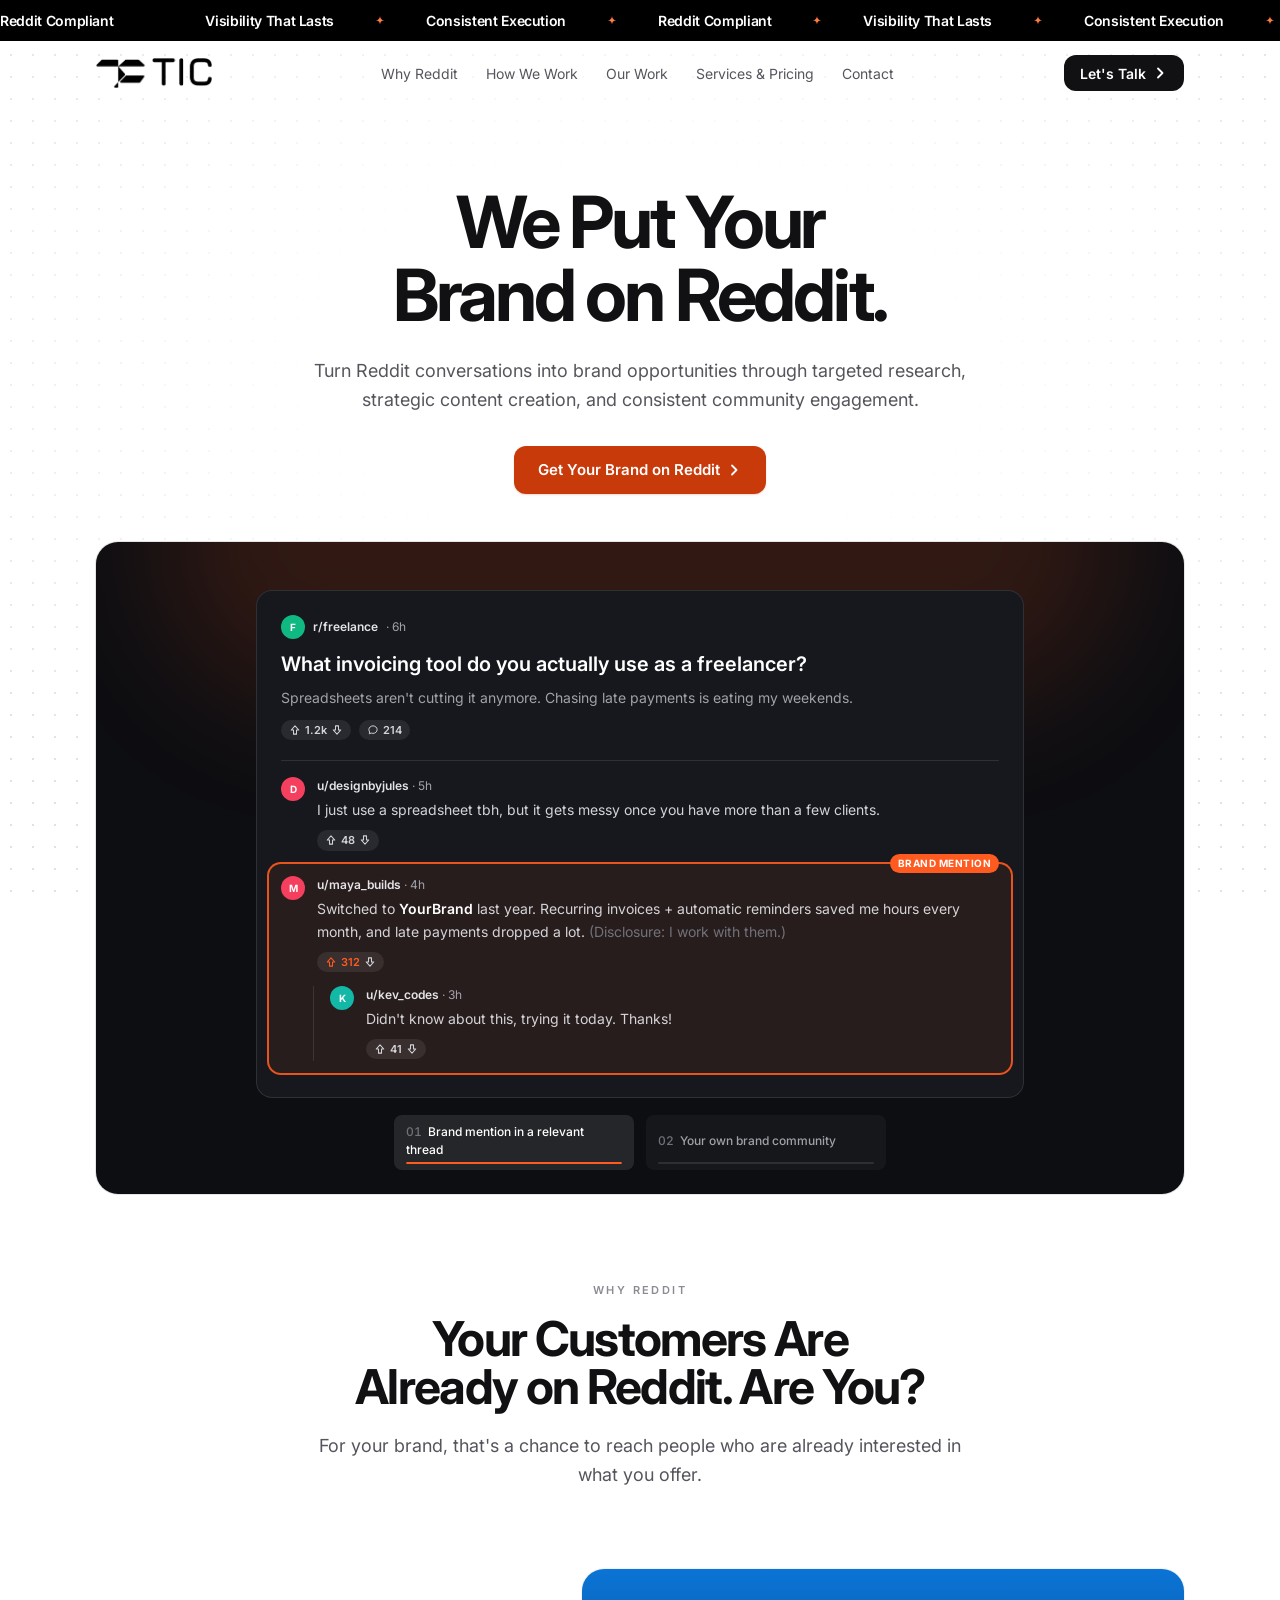
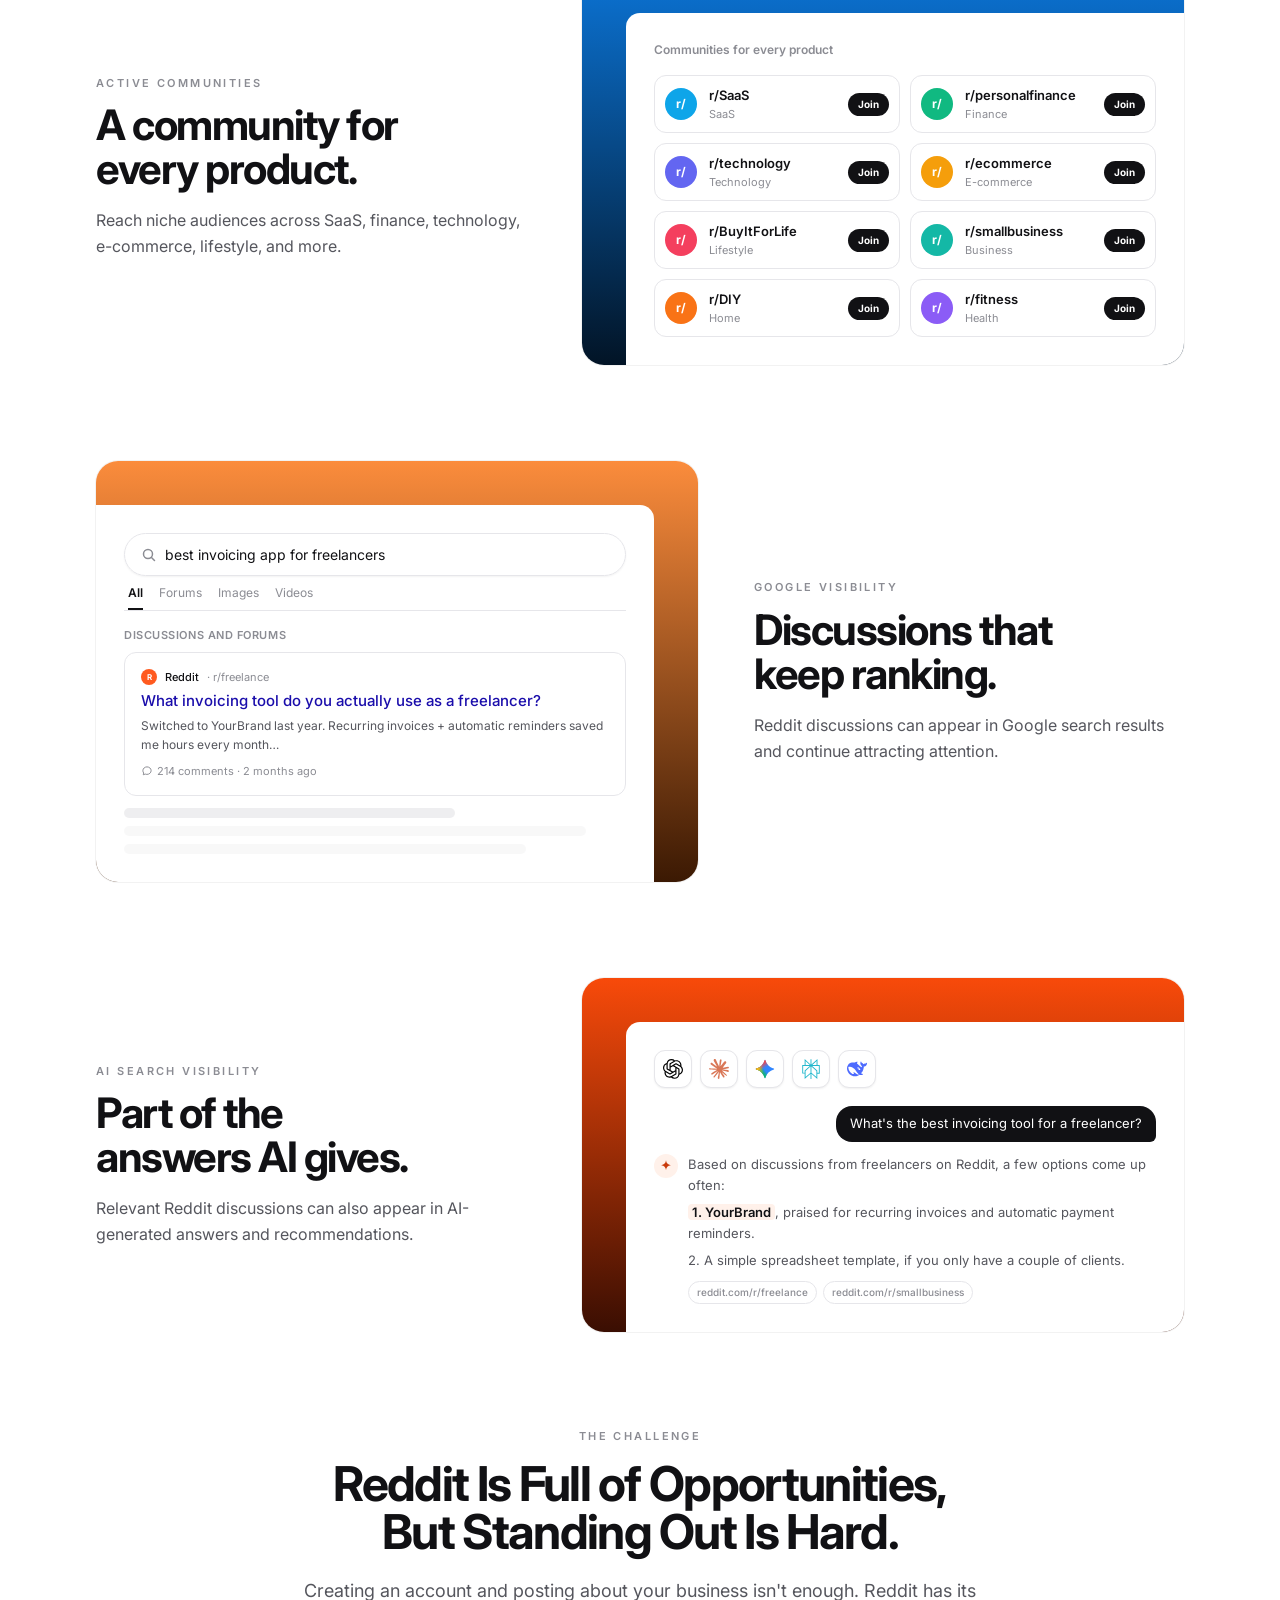
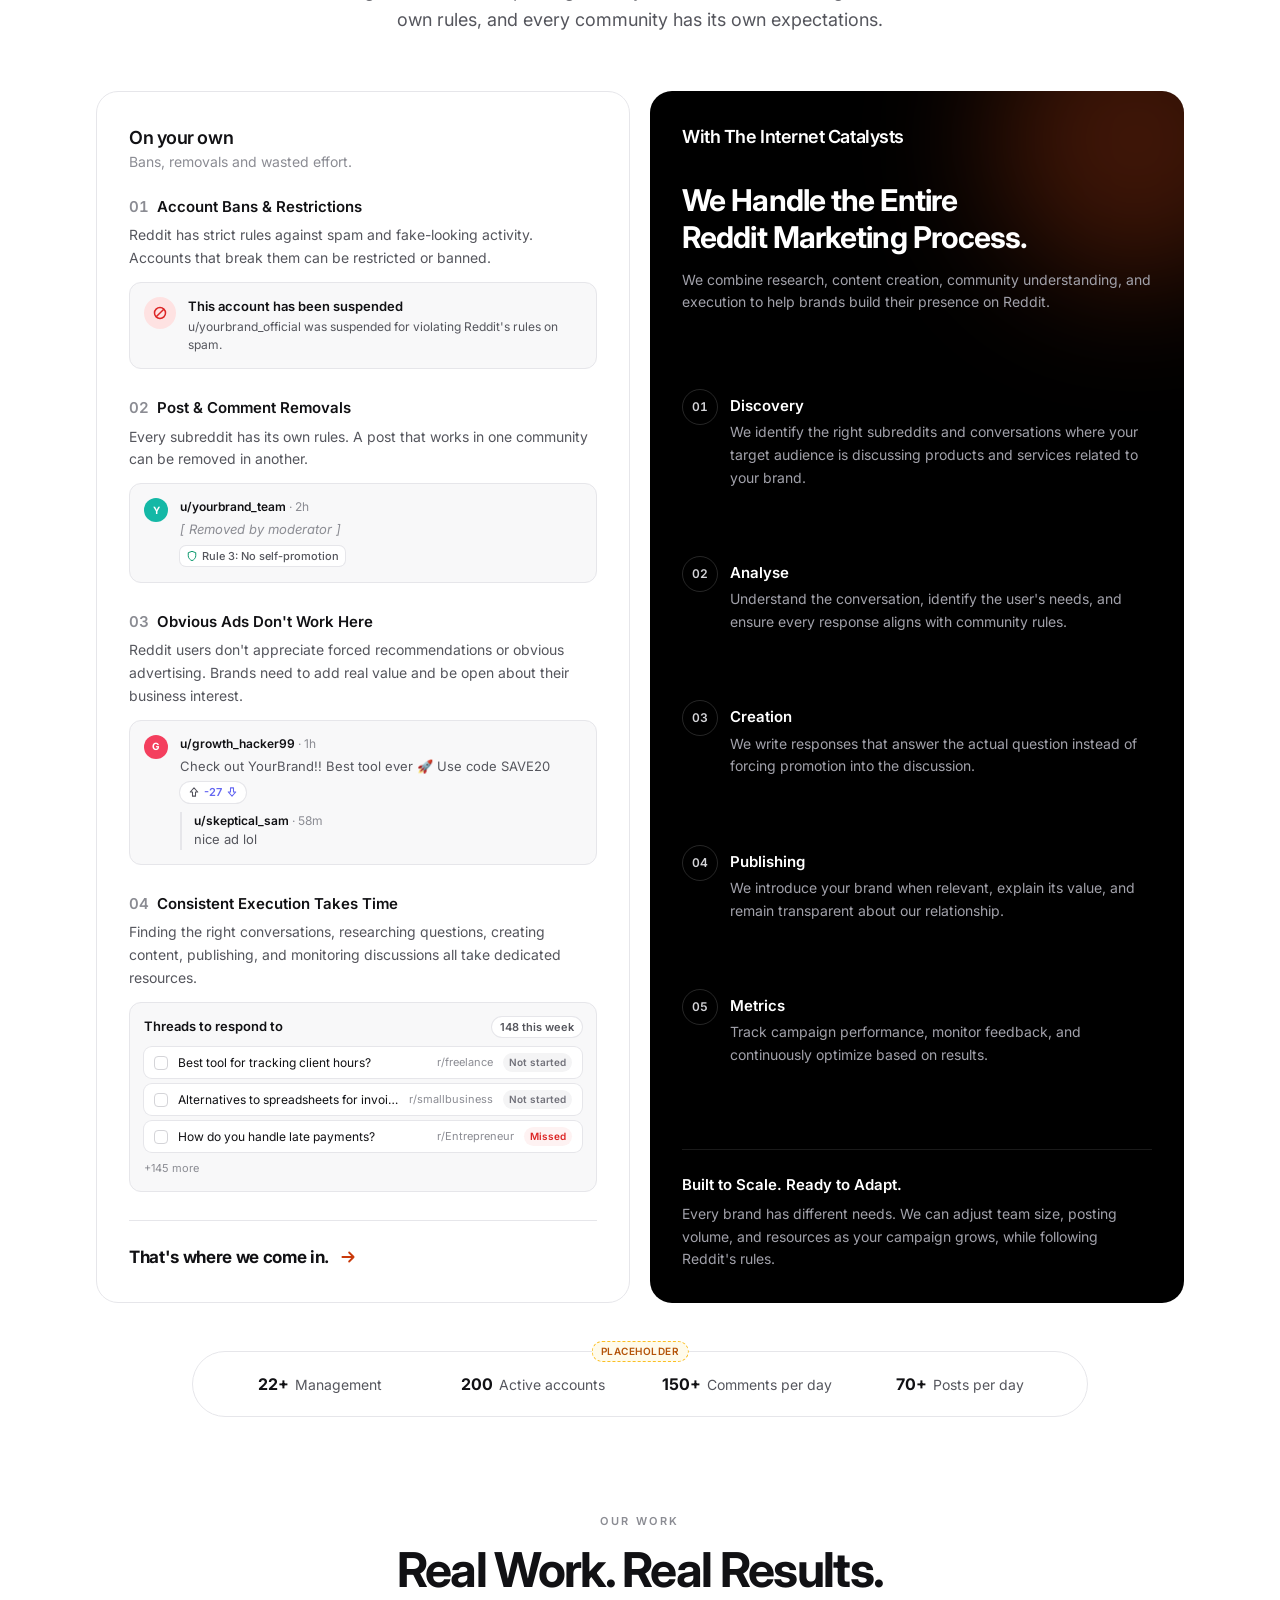
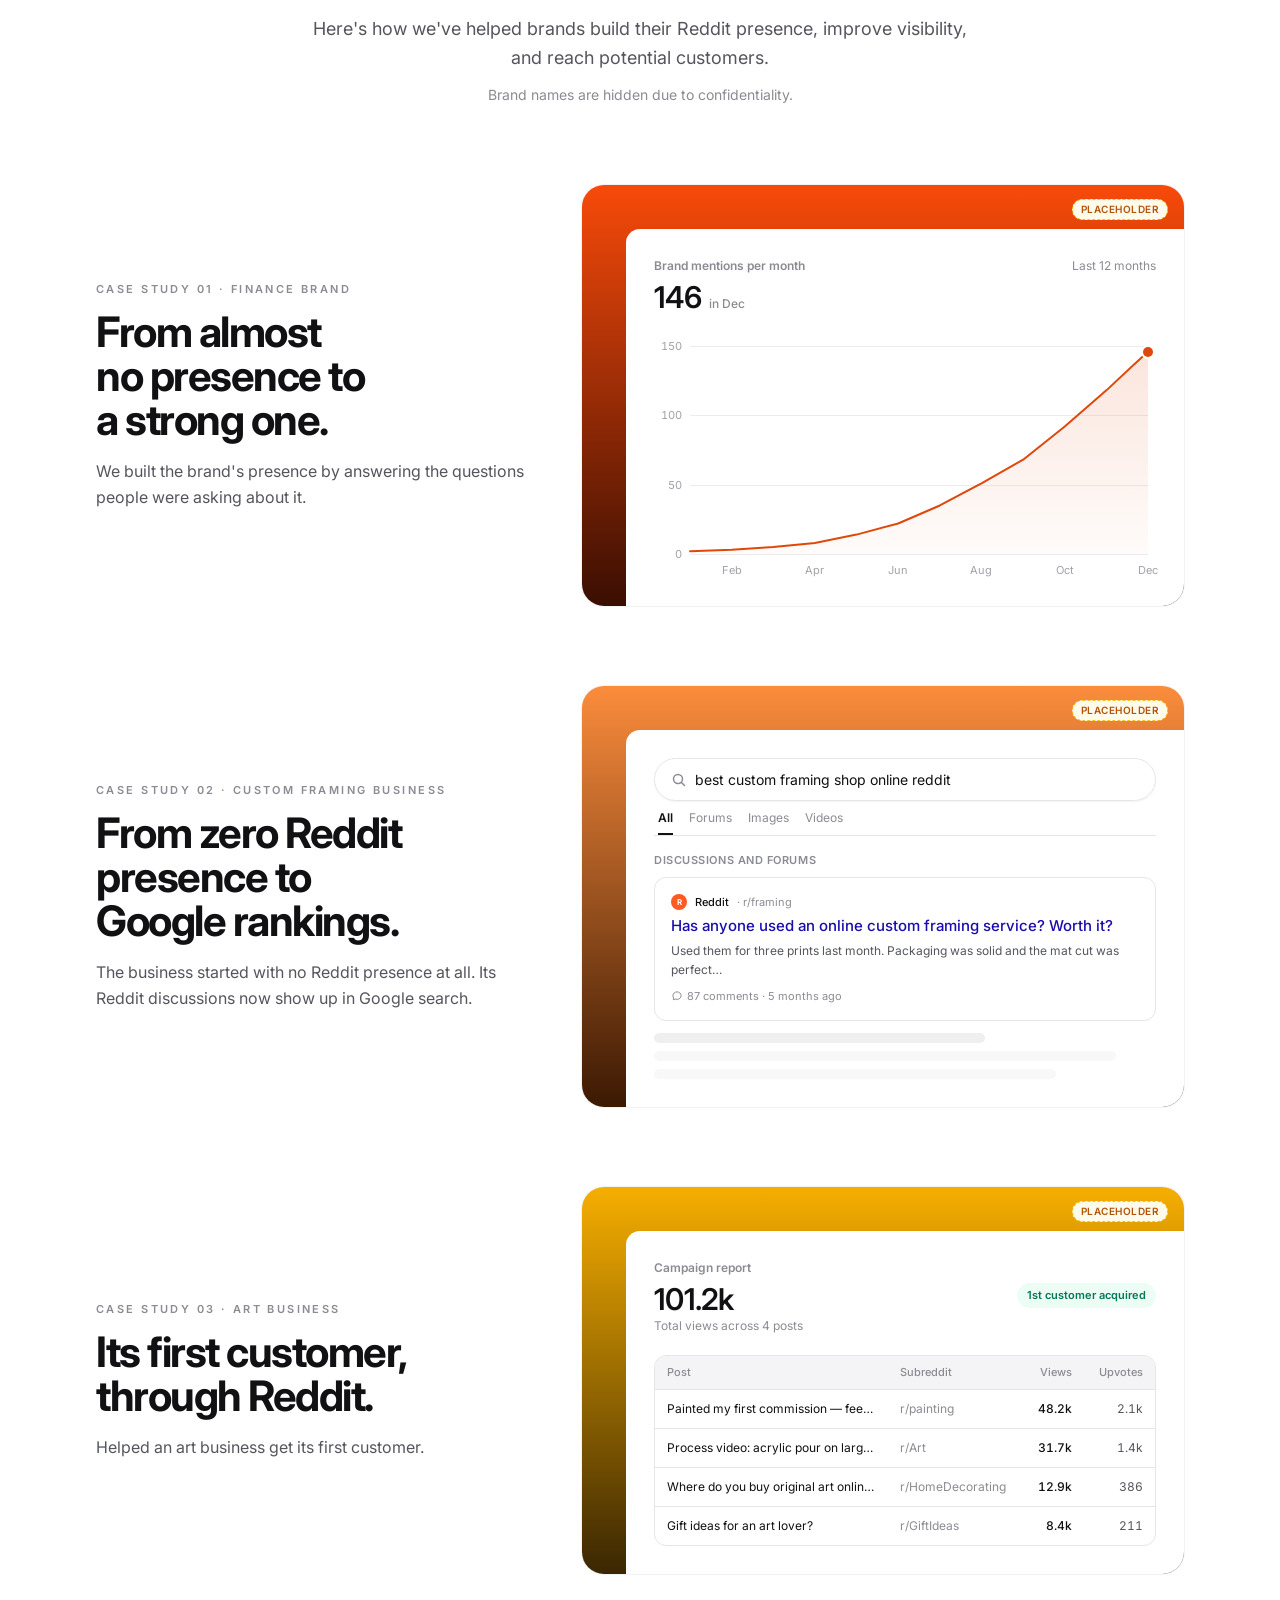
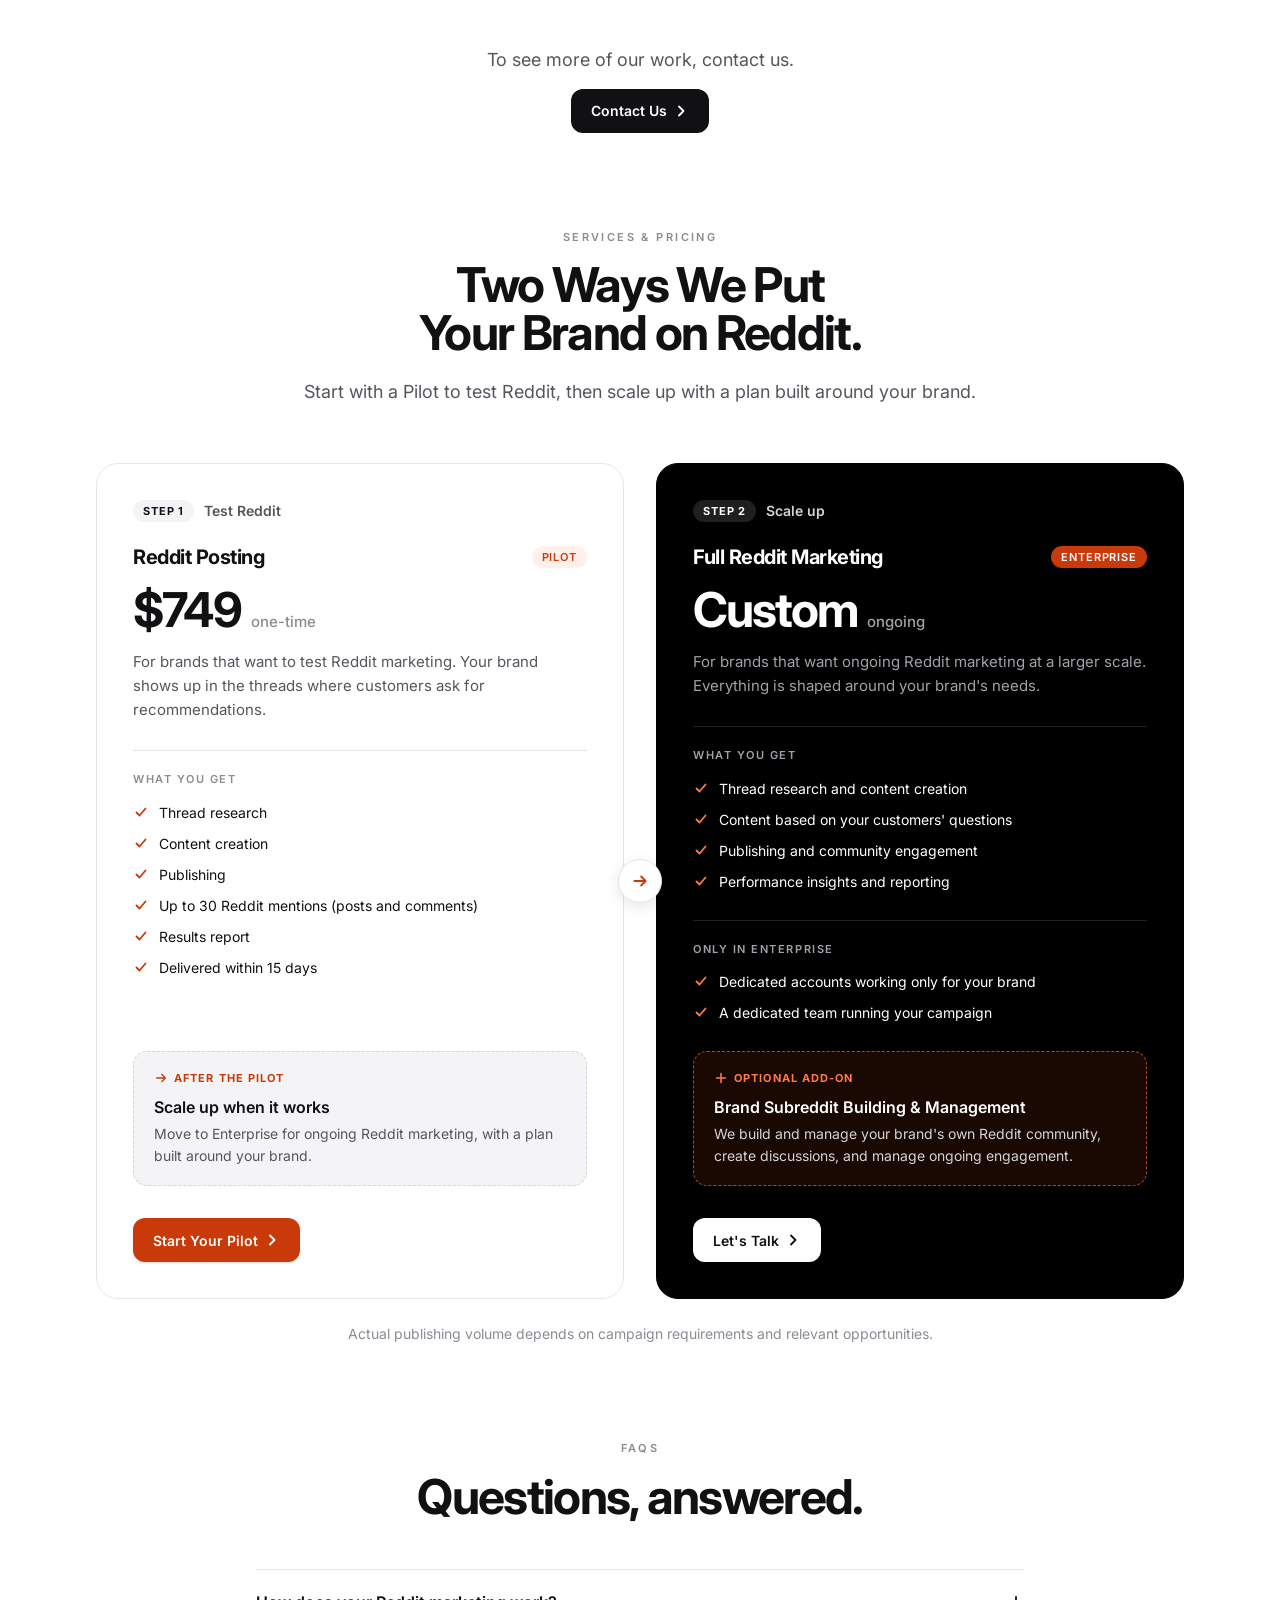
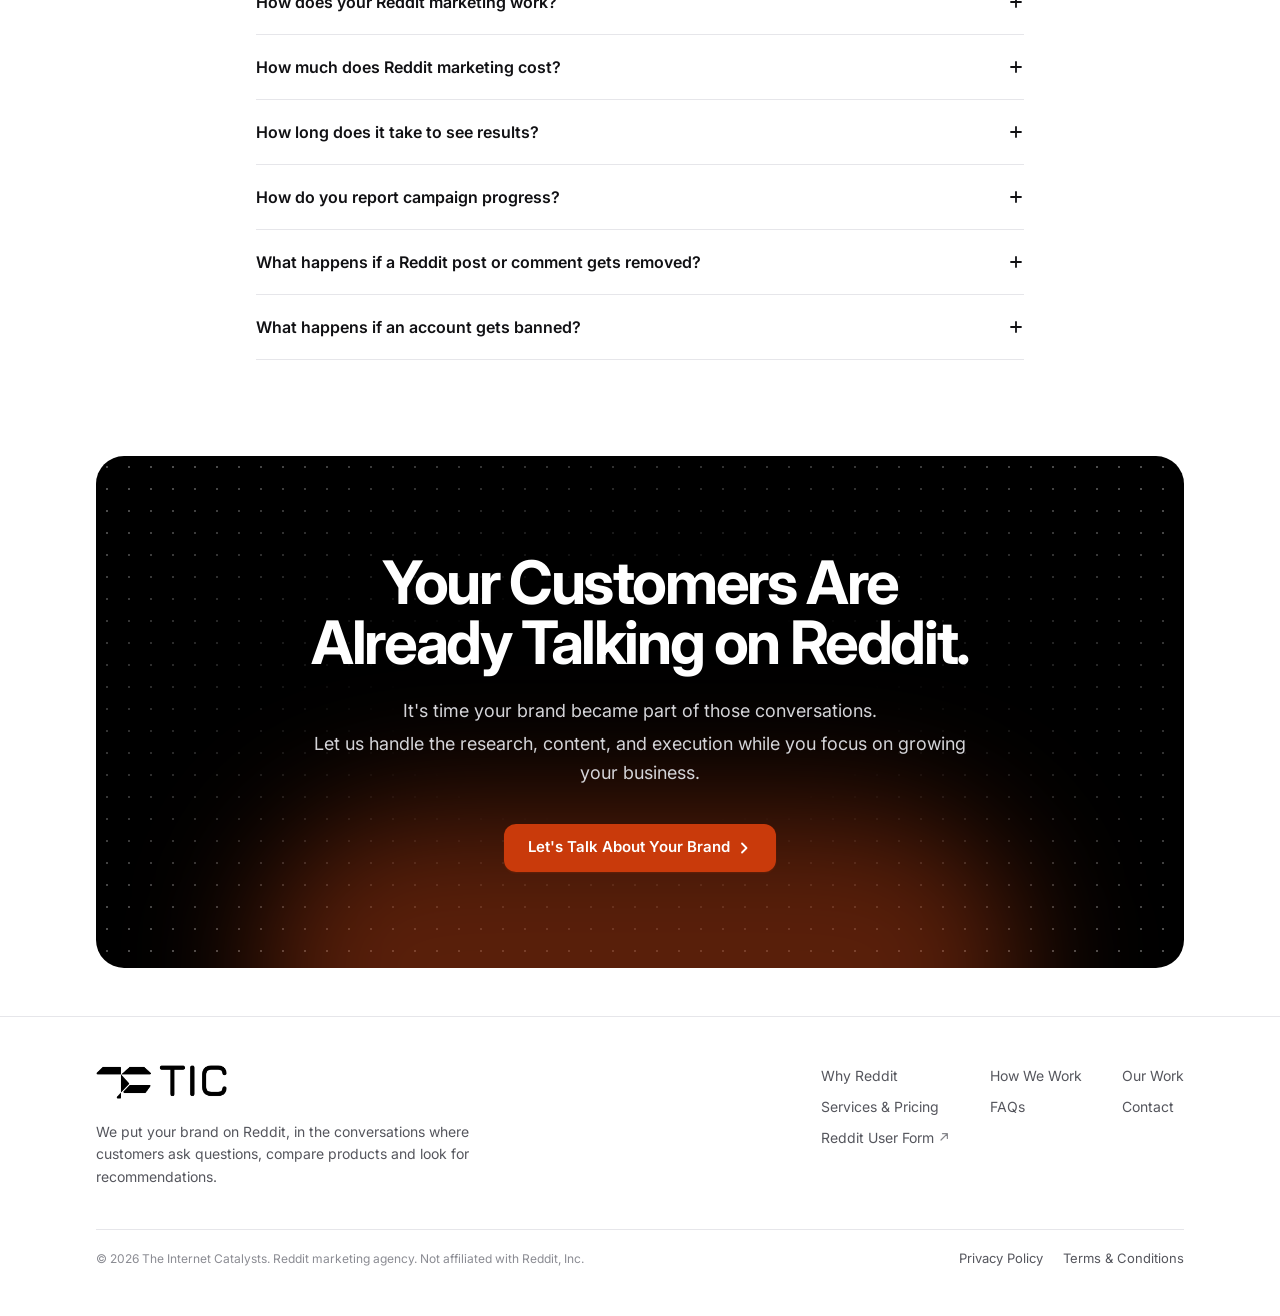
==== commit 2ee2c970: "Add the Reddit user form page and link it from every footer - reddit-user-form.html: name, Reddit pr" ====
--- a/index.html
+++ b/index.html
@@ -1043,6 +1043,7 @@
           <li><a href="#services">Services &amp; Pricing</a></li>
           <li><a href="#faqs">FAQs</a></li>
           <li><a href="contact.html">Contact</a></li>
+          <li><a href="reddit-user-form.html" target="_blank" rel="noopener">Reddit User Form<svg class="icon footer-ext" viewBox="0 0 16 16" aria-hidden="true"><path d="M6 3.5h6.5V10M12.5 3.5 4 12" fill="none" stroke="currentColor" stroke-width="1.6" stroke-linecap="round" stroke-linejoin="round"/></svg><span class="sr-only"> (opens in a new tab)</span></a></li>
         </ul>
       </nav>
     </div>
--- a/styles.css
+++ b/styles.css
@@ -816,7 +816,9 @@
 .footer-brand p { margin-top: 16px; font-size: 14px; line-height: 1.625; color: var(--body); }
 .footer-links { display: grid; grid-template-columns: repeat(2, auto); gap: 10px 40px; font-size: 14px; }
 .footer-links a { color: var(--body); transition: color .15s ease; }
-.footer-links a:hover { color: var(--ink); }
+.footer-links a:hover, .footer-links a[aria-current="page"] { color: var(--ink); }
+.footer-links a { display: inline-flex; align-items: center; gap: 4px; }
+.footer-ext { font-size: 12px; opacity: .7; }
 .footer-bottom {
   position: relative; margin-top: 40px; padding-top: 20px;
   display: flex; flex-direction: column; gap: 12px;
@@ -853,6 +855,9 @@
 @media (min-width: 640px) { .contact-form { padding: 32px; } }
 .field-row { display: grid; grid-template-columns: minmax(0, 1fr); gap: 18px; }
 @media (min-width: 640px) { .field-row { grid-template-columns: repeat(2, minmax(0, 1fr)); } }
+/* Social: dropdown first, link box appears beside it once a platform is picked */
+.social-row { display: grid; grid-template-columns: minmax(0, 1fr); gap: 18px; }
+@media (min-width: 640px) { .social-row { grid-template-columns: 200px minmax(0, 1fr); } }
 .field { display: flex; flex-direction: column; gap: 6px; }
 .field label { font-size: 14px; font-weight: 600; color: var(--ink); }
 .field input, .field select, .field textarea {
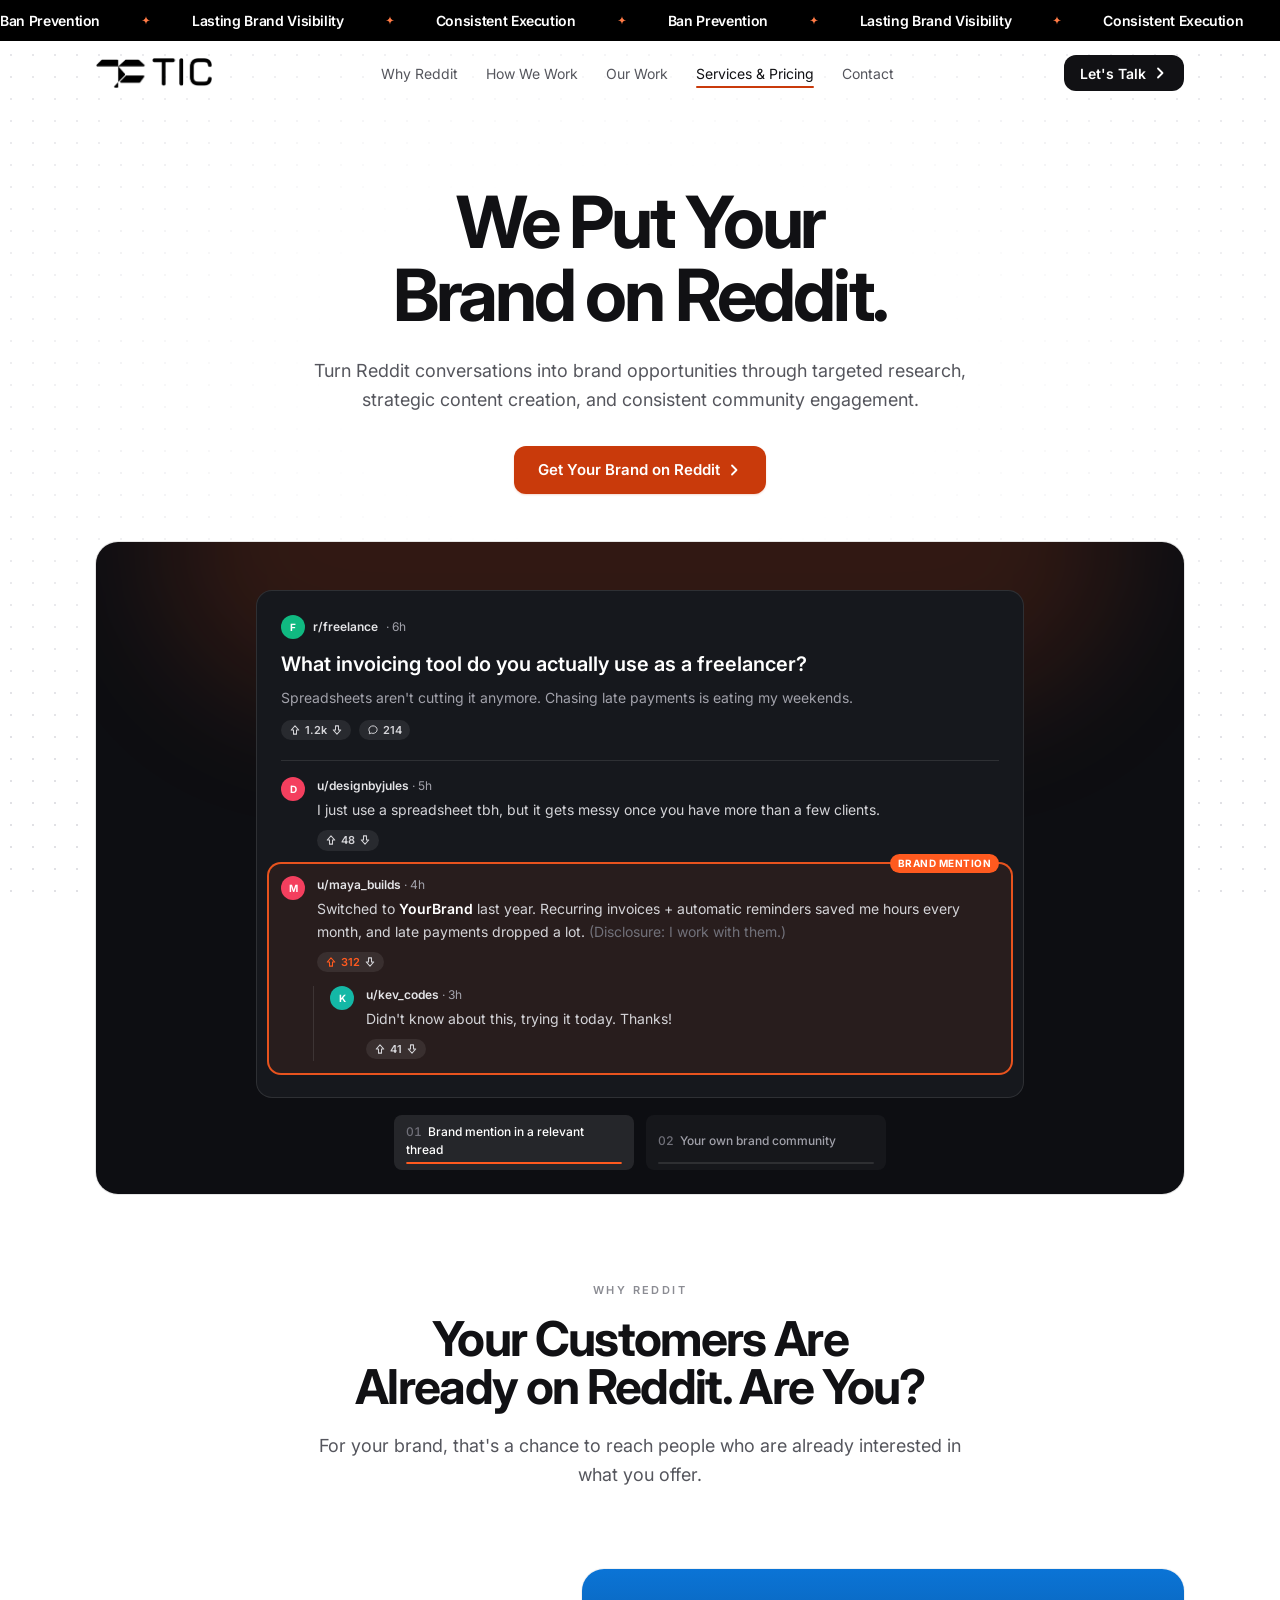
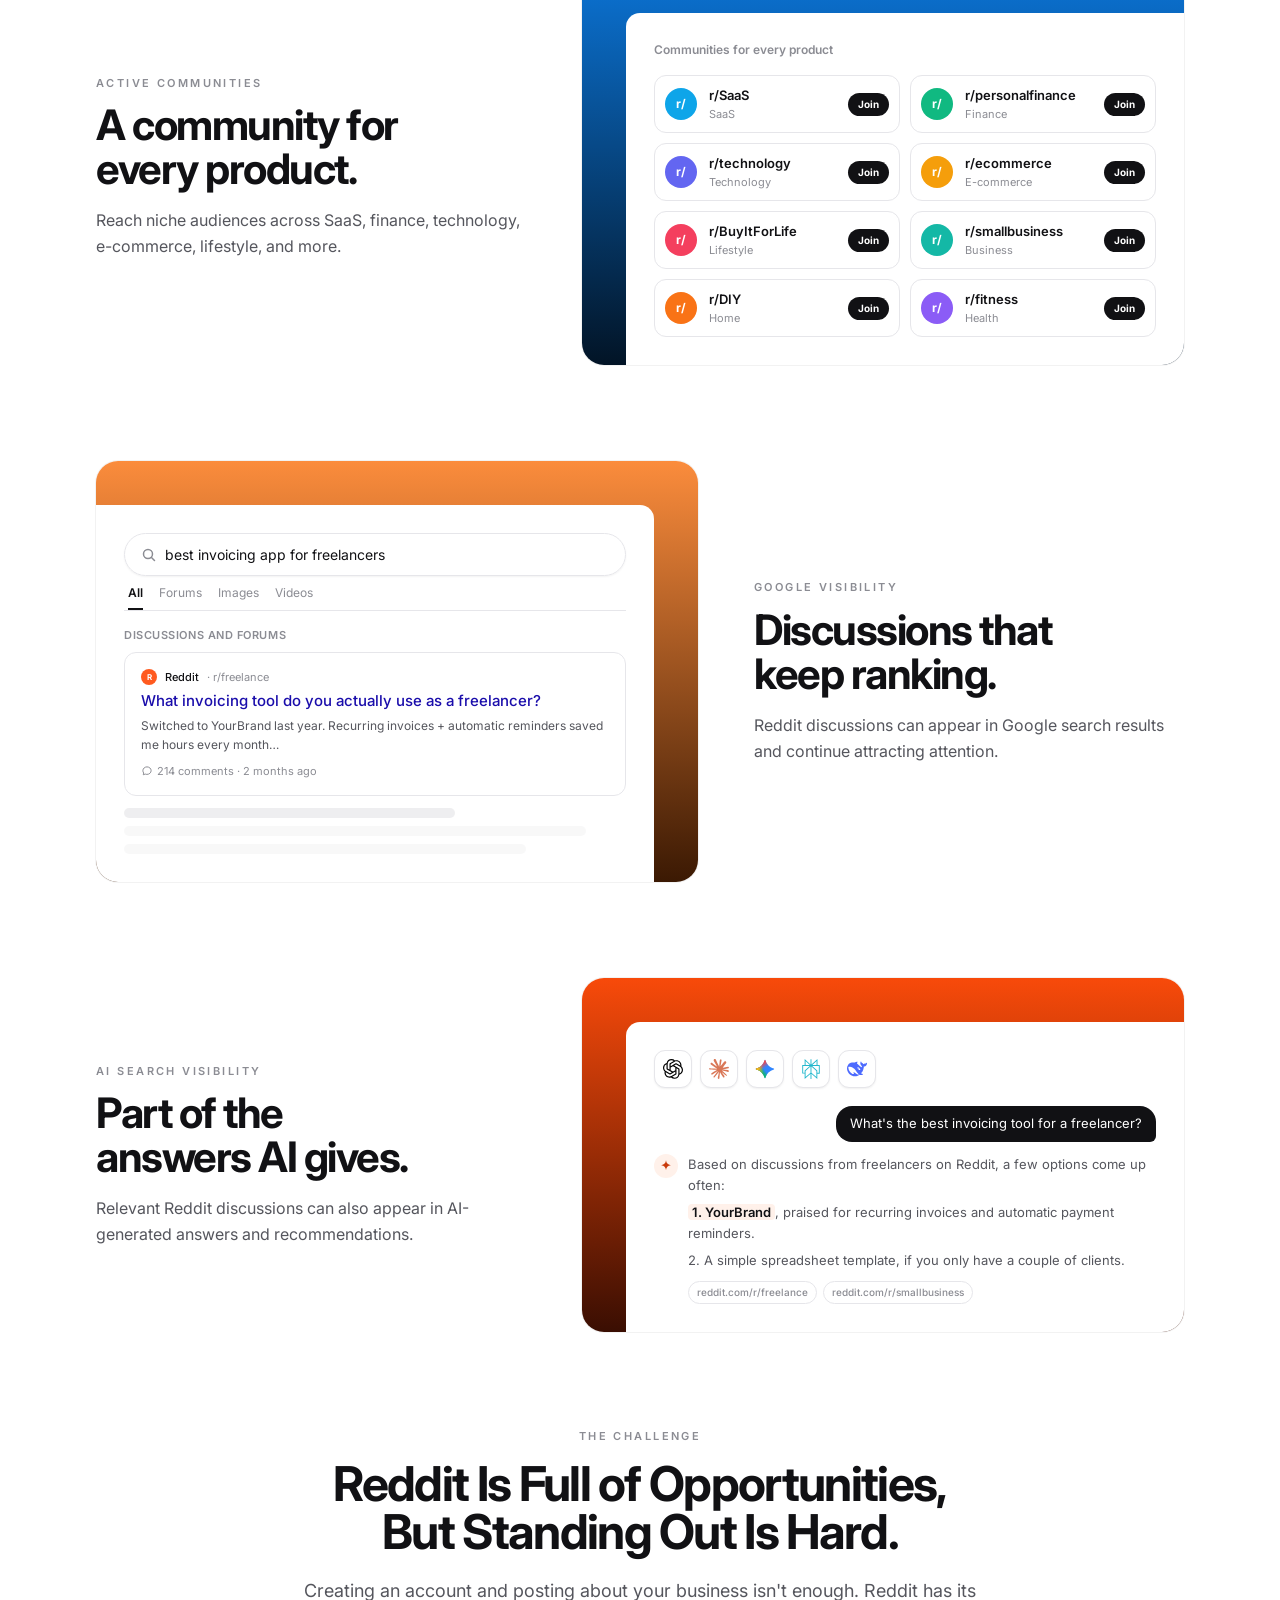
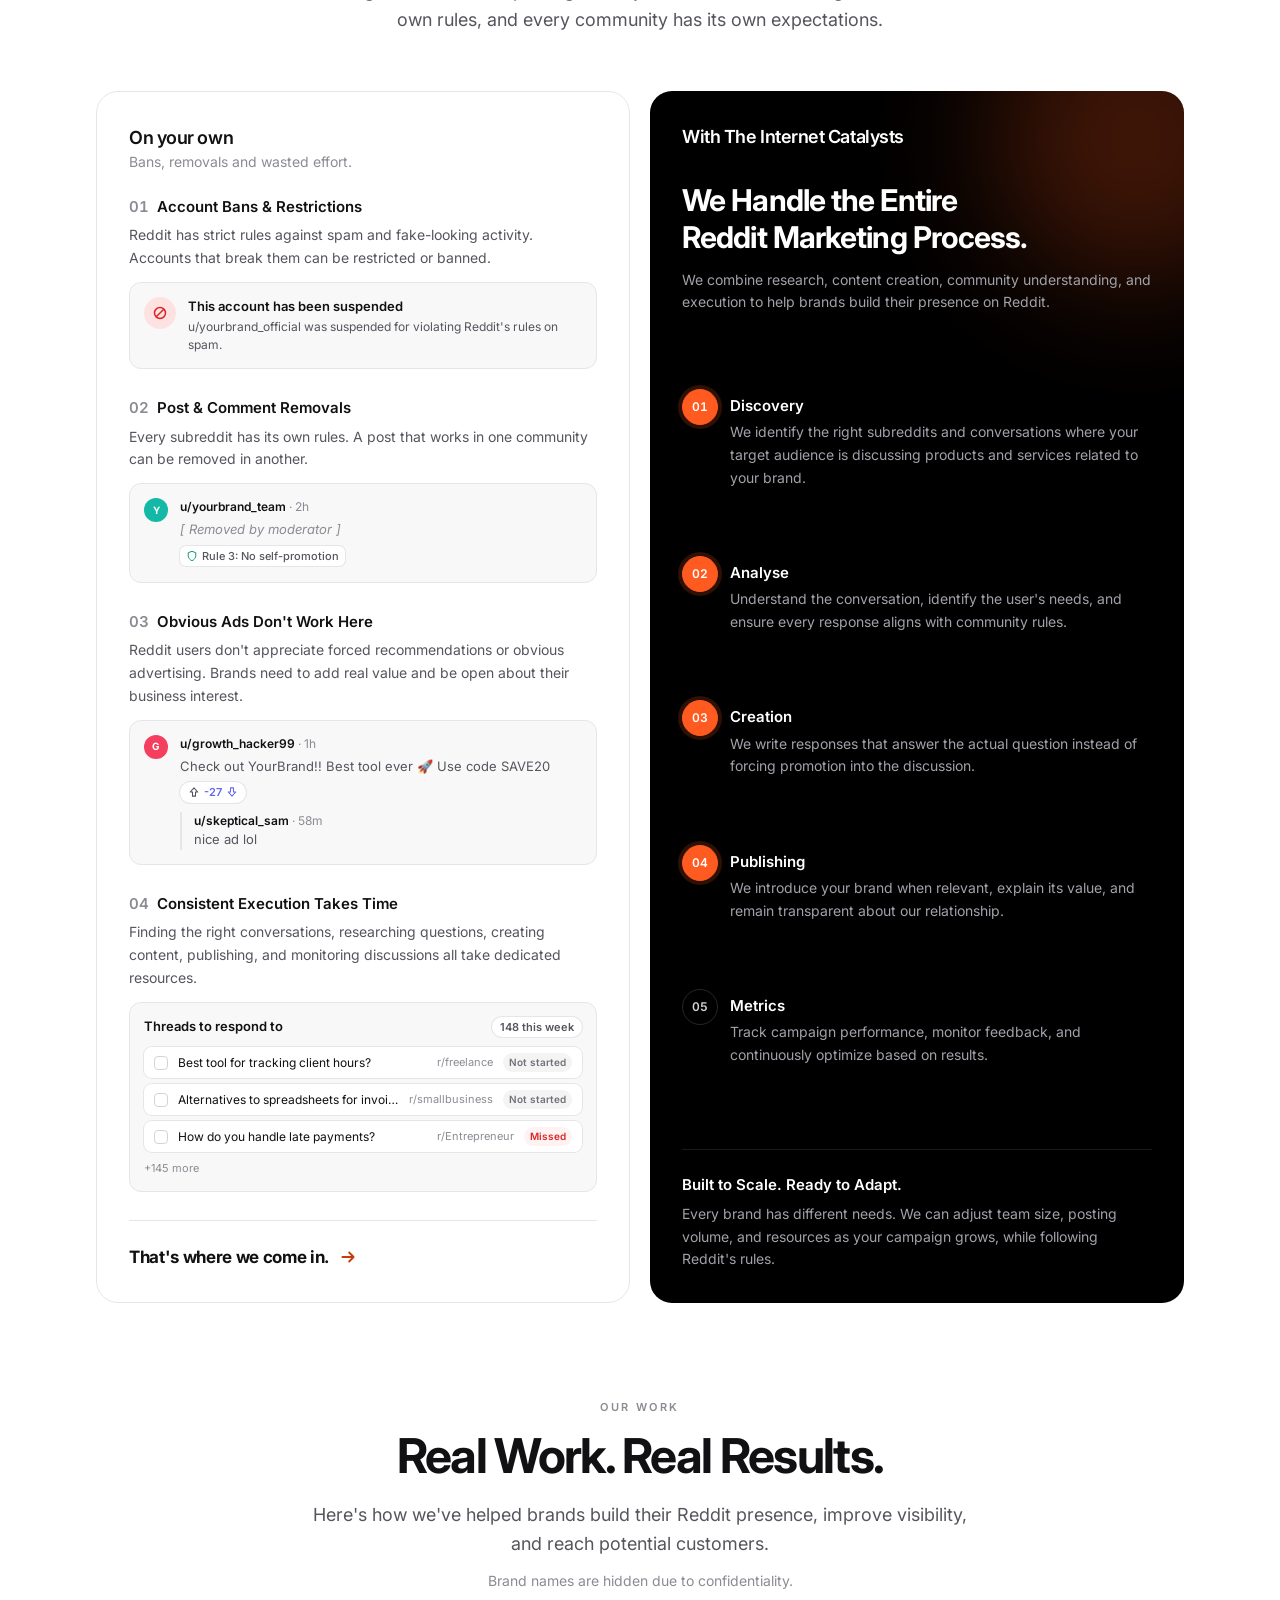
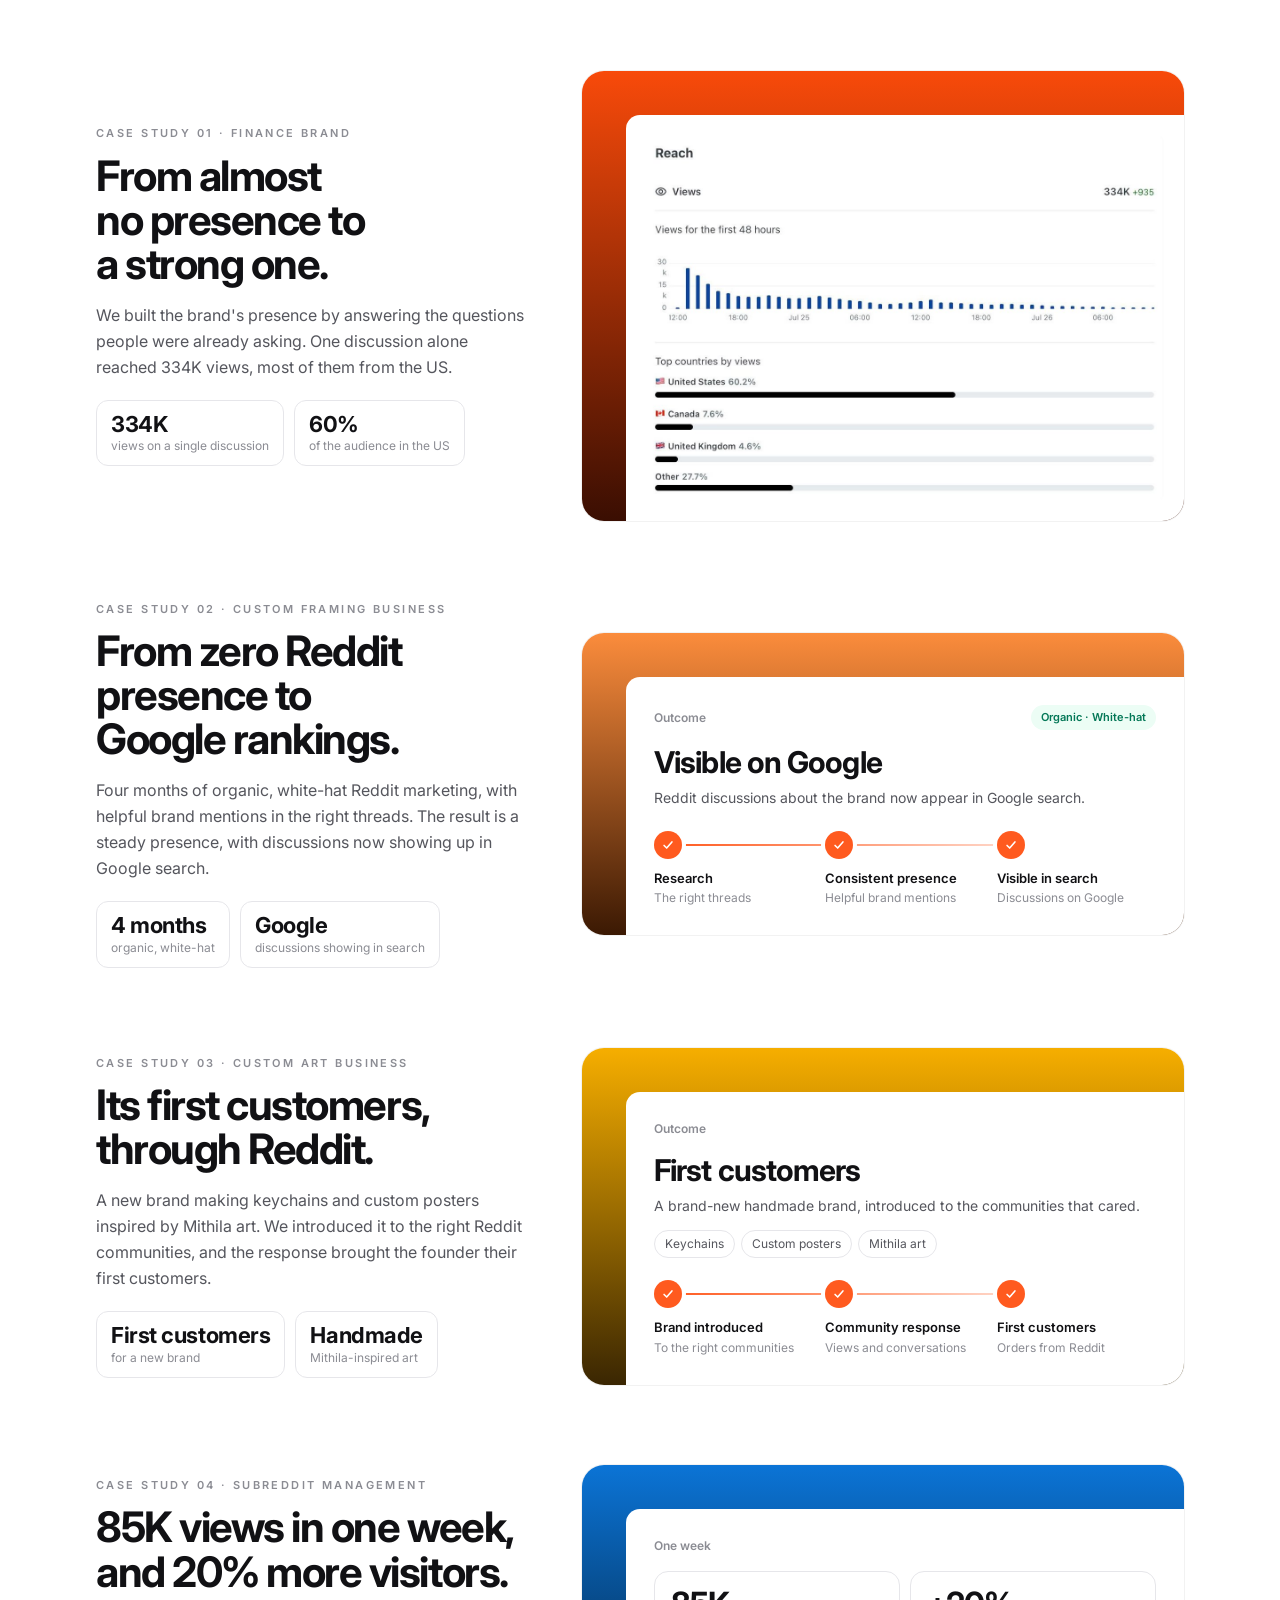
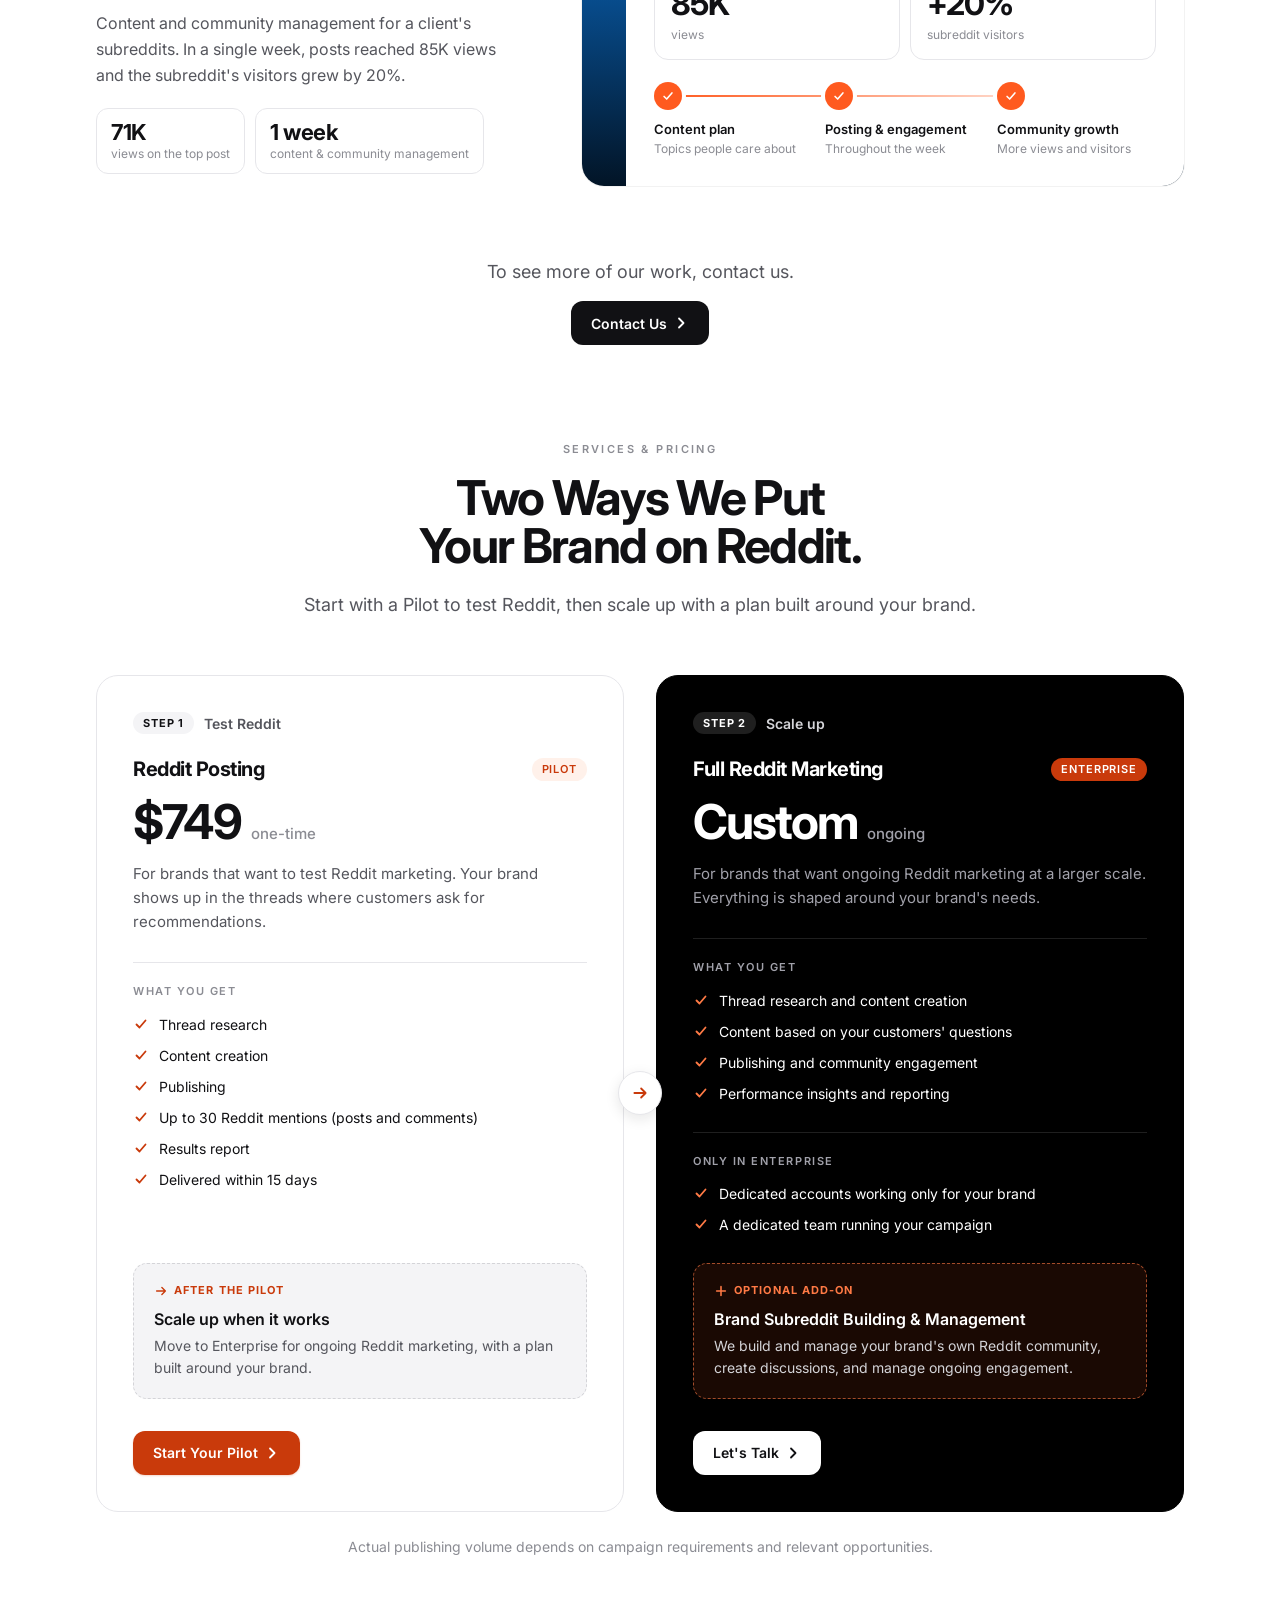
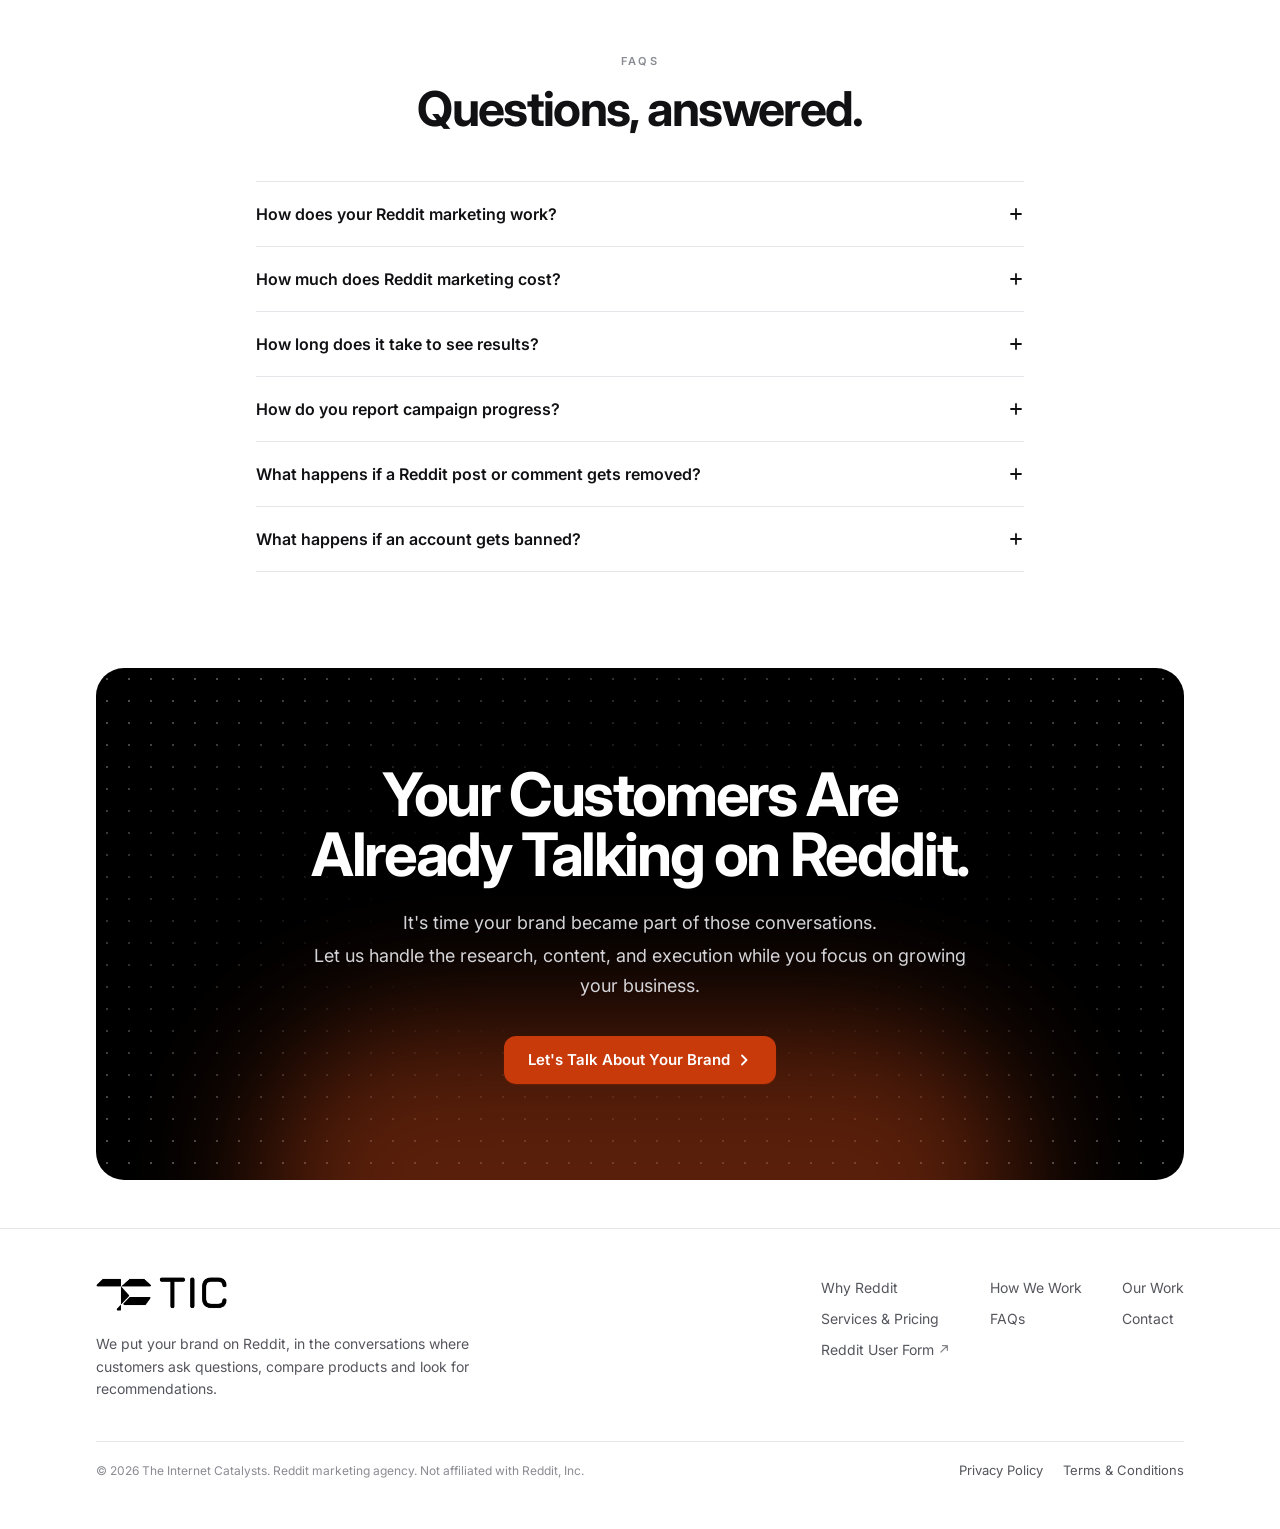
==== commit c720f9a2: "Real case studies, legal details, light interactions, favicon and link previews Case studies - Rebui" ====
--- a/index.html
+++ b/index.html
@@ -2,13 +2,31 @@
 <html lang="en">
 
 <head>
+  <script>document.documentElement.classList.add("js");setTimeout(function(){var d=document.documentElement;if(!d.classList.contains("reveal-ready"))d.classList.remove("js")},3000)</script>
   <meta charset="utf-8">
   <meta name="viewport" content="width=device-width, initial-scale=1">
   <title>The Internet Catalysts: We Put Your Brand on Reddit</title>
   <meta name="description"
     content="Your potential customers are already discussing products, comparing solutions, and asking for recommendations on Reddit. We help your brand become part of those conversations.">
   <meta name="theme-color" content="#ffffff">
-  <link rel="icon" href="favicon.svg" type="image/svg+xml">
+  <link rel="icon" href="favicon.ico" sizes="32x32">
+  <link rel="icon" href="icon-512.png" type="image/png" sizes="512x512">
+  <link rel="apple-touch-icon" href="apple-touch-icon.png">
+  <link rel="canonical" href="https://ankit-livid.vercel.app/">
+  <!-- Link previews (WhatsApp, LinkedIn, X, Slack…). If the domain changes, update these URLs. -->
+  <meta property="og:type" content="website">
+  <meta property="og:site_name" content="The Internet Catalysts">
+  <meta property="og:title" content="The Internet Catalysts: We Put Your Brand on Reddit">
+  <meta property="og:description" content="Your potential customers are already discussing products, comparing solutions, and asking for recommendations on Reddit. We help your brand become part of those conversations.">
+  <meta property="og:url" content="https://ankit-livid.vercel.app/">
+  <meta property="og:image" content="https://ankit-livid.vercel.app/og-image.png">
+  <meta property="og:image:width" content="1200">
+  <meta property="og:image:height" content="630">
+  <meta property="og:image:alt" content="The Internet Catalysts: We Put Your Brand on Reddit.">
+  <meta name="twitter:card" content="summary_large_image">
+  <meta name="twitter:title" content="The Internet Catalysts: We Put Your Brand on Reddit">
+  <meta name="twitter:description" content="Your potential customers are already discussing products, comparing solutions, and asking for recommendations on Reddit. We help your brand become part of those conversations.">
+  <meta name="twitter:image" content="https://ankit-livid.vercel.app/og-image.png">
   <link rel="preconnect" href="https://fonts.googleapis.com">
   <link rel="preconnect" href="https://fonts.gstatic.com" crossorigin>
   <link rel="stylesheet"
@@ -72,43 +90,43 @@
   <!-- Top announcement bar (sliding text). script.js duplicates the list for a seamless loop. -->
   <div class="marquee" data-marquee>
     <ul class="sr-only" aria-label="What we promise">
-      <li>Reddit Compliant</li>
-      <li>Visibility That Lasts</li>
+      <li>Ban Prevention</li>
+      <li>Lasting Brand Visibility</li>
       <li>Consistent Execution</li>
     </ul>
     <div class="marquee-track" aria-hidden="true">
       <ul class="marquee-group">
-        <li>Reddit Compliant<svg class="icon">
-            <use href="#i-sspark" />
-          </svg></li>
-        <li>Visibility That Lasts<svg class="icon">
+        <li>Ban Prevention<svg class="icon">
+            <use href="#i-spark" />
+          </svg></li>
+        <li>Lasting Brand Visibility<svg class="icon">
             <use href="#i-spark" />
           </svg></li>
         <li>Consistent Execution<svg class="icon">
             <use href="#i-spark" />
           </svg></li>
-        <li>Reddit Compliant<svg class="icon">
-            <use href="#i-spark" />
-          </svg></li>
-        <li>Visibility That Lasts<svg class="icon">
+        <li>Ban Prevention<svg class="icon">
+            <use href="#i-spark" />
+          </svg></li>
+        <li>Lasting Brand Visibility<svg class="icon">
             <use href="#i-spark" />
           </svg></li>
         <li>Consistent Execution<svg class="icon">
             <use href="#i-spark" />
           </svg></li>
-        <li>Reddit Compliant<svg class="icon">
-            <use href="#i-spark" />
-          </svg></li>
-        <li>Visibility That Lasts<svg class="icon">
+        <li>Ban Prevention<svg class="icon">
+            <use href="#i-spark" />
+          </svg></li>
+        <li>Lasting Brand Visibility<svg class="icon">
             <use href="#i-spark" />
           </svg></li>
         <li>Consistent Execution<svg class="icon">
             <use href="#i-spark" />
           </svg></li>
-        <li>Reddit Compliant<svg class="icon">
-            <use href="#i-spark" />
-          </svg></li>
-        <li>Visibility That Lasts<svg class="icon">
+        <li>Ban Prevention<svg class="icon">
+            <use href="#i-spark" />
+          </svg></li>
+        <li>Lasting Brand Visibility<svg class="icon">
             <use href="#i-spark" />
           </svg></li>
         <li>Consistent Execution<svg class="icon">
@@ -657,30 +675,6 @@
             </div>
           </div>
         </div>
-
-        <!-- TODO(content): real numbers (user will supply) -->
-        <div class="stats-wrap">
-          <span class="placeholder-badge stats-badge"
-            title="Stand-in content: replace with real data before launch">Placeholder</span>
-          <dl class="stats">
-            <div>
-              <dt>Management</dt>
-              <dd>22+</dd>
-            </div>
-            <div>
-              <dt>Active accounts</dt>
-              <dd>200</dd>
-            </div>
-            <div>
-              <dt>Comments per day</dt>
-              <dd>150+</dd>
-            </div>
-            <div>
-              <dt>Posts per day</dt>
-              <dd>70+</dd>
-            </div>
-          </dl>
-        </div>
       </div>
     </section>
 
@@ -702,16 +696,17 @@
             <div class="case-text">
               <p class="eyebrow">Case study 01 · Finance brand</p>
               <h3 class="feature-title">From almost no presence to a strong one.</h3>
-              <p>We built the brand's presence by answering the questions people were asking about it.</p>
+              <p>We built the brand's presence by answering the questions people were already asking. One discussion alone reached 334K views, most of them from the US.</p>
+              <ul class="case-facts">
+                <li><b>334K</b><span>views on a single discussion</span></li>
+                <li><b>60%</b><span>of the audience in the US</span></li>
+              </ul>
             </div>
             <div class="frame frame--red frame--left">
-              <span class="placeholder-badge"
-                title="Stand-in content: replace with real data before launch">Placeholder</span>
-              <div class="frame-panel">
-                <!-- TODO(content): real growth data. Edit data-points as Month:value pairs. -->
-                <figure class="chart" data-chart data-title="Brand mentions per month"
-                  data-points="Jan:2,Feb:3,Mar:5,Apr:8,May:14,Jun:22,Jul:35,Aug:51,Sep:68,Oct:92,Nov:118,Dec:146">
-                </figure>
+              <div class="frame-panel frame-panel--shot">
+                <!-- Real Reddit post analytics. The post title is cropped out for confidentiality. -->
+                <a class="case-shot-link" href="images/case-finance-reach.jpg" target="_blank" rel="noopener" title="Open full size"><img class="case-shot" src="images/case-finance-reach.jpg" width="1168" height="824" loading="lazy"
+                  alt="Reddit analytics for one discussion: 334K views, most of them in the first 48 hours. 60.2% of views from the United States, 7.6% Canada, 4.6% United Kingdom, 27.7% other."></a>
               </div>
             </div>
           </article>
@@ -720,36 +715,25 @@
             <div class="case-text">
               <p class="eyebrow">Case study 02 · Custom framing business</p>
               <h3 class="feature-title">From zero Reddit presence to Google rankings.</h3>
-              <p>The business started with no Reddit presence at all. Its Reddit discussions now show up in Google
-                search.</p>
-              <!-- TODO(content): figures to be added -->
+              <p>Four months of organic, white-hat Reddit marketing, with helpful brand mentions in the right threads. The result is a steady presence, with discussions now showing up in Google search.</p>
+              <ul class="case-facts">
+                <li><b>4 months</b><span>organic, white-hat</span></li>
+                <li><b>Google</b><span>discussions showing in search</span></li>
+              </ul>
             </div>
             <div class="frame frame--orange frame--left">
-              <span class="placeholder-badge"
-                title="Stand-in content: replace with real data before launch">Placeholder</span>
               <div class="frame-panel">
-                <!-- TODO(content): client will supply the real Google ranking screenshot -->
-                <div class="mock" role="img"
-                  aria-label="A search results page with a Reddit discussion about custom framing ranking at the top.">
+                <div class="mock outcome" role="img" aria-label="Outcome: the brand's Reddit discussions now appear in Google search, after research, a consistent organic presence and helpful brand mentions.">
                   <div aria-hidden="true">
-                    <div class="serp-search"><svg class="icon">
-                        <use href="#i-search" />
-                      </svg><span>best custom framing shop online reddit</span></div>
-                    <div class="serp-tabs"><span
-                        class="is-active">All</span><span>Forums</span><span>Images</span><span>Videos</span></div>
-                    <p class="serp-label">Discussions and forums</p>
-                    <div class="serp-result">
-                      <div class="serp-source"><span class="avatar avatar-xs"
-                          style="--c:#ff5a1f">R</span><b>Reddit</b><span>· r/framing</span></div>
-                      <p class="serp-title">Has anyone used an online custom framing service? Worth it?</p>
-                      <p class="serp-snippet">Used them for three prints last month. Packaging was solid and the mat cut
-                        was perfect…</p>
-                      <p class="serp-meta"><svg class="icon">
-                          <use href="#i-comment" />
-                        </svg>87 comments · 5 months ago</p>
-                    </div>
-                    <div class="skeleton"><span style="width:66%"></span><span style="width:92%"></span><span
-                        style="width:80%"></span></div>
+                    <div class="mock-head"><p class="mock-label">Outcome</p><span class="mock-pill mock-pill--green">Organic · White-hat</span></div>
+                    <p class="outcome-big">Visible on Google</p>
+                    <p class="outcome-sub">Reddit discussions about the brand now appear in Google search.</p>
+
+                    <ol class="track">
+                      <li><span class="track-dot"><svg class="icon"><use href="#i-check"/></svg></span><b>Research</b><small>The right threads</small></li>
+                      <li><span class="track-dot"><svg class="icon"><use href="#i-check"/></svg></span><b>Consistent presence</b><small>Helpful brand mentions</small></li>
+                      <li><span class="track-dot"><svg class="icon"><use href="#i-check"/></svg></span><b>Visible in search</b><small>Discussions on Google</small></li>
+                    </ol>
                   </div>
                 </div>
               </div>
@@ -758,64 +742,59 @@
 
           <article class="case">
             <div class="case-text">
-              <p class="eyebrow">Case study 03 · Art business</p>
-              <h3 class="feature-title">Its first customer, through Reddit.</h3>
-              <p>Helped an art business get its first customer.</p>
+              <p class="eyebrow">Case study 03 · Custom art business</p>
+              <h3 class="feature-title">Its first customers, through Reddit.</h3>
+              <p>A new brand making keychains and custom posters inspired by Mithila art. We introduced it to the right Reddit communities, and the response brought the founder their first customers.</p>
+              <ul class="case-facts">
+                <li><b>First customers</b><span>for a new brand</span></li>
+                <li><b>Handmade</b><span>Mithila-inspired art</span></li>
+              </ul>
             </div>
             <div class="frame frame--amber frame--left">
-              <span class="placeholder-badge"
-                title="Stand-in content: replace with real data before launch">Placeholder</span>
               <div class="frame-panel">
-                <!-- TODO(content): client will supply the real posts screenshot + views report -->
-                <div class="mock" role="img"
-                  aria-label="A campaign report listing Reddit posts with their subreddit, views and upvotes, plus total views.">
+                <div class="mock outcome" role="img" aria-label="Outcome: a new handmade brand of keychains and custom posters inspired by Mithila art won its first customers through Reddit.">
                   <div aria-hidden="true">
-                    <div class="report-head">
-                      <div>
-                        <p class="mock-label">Campaign report</p>
-                        <p class="report-total">101.2k</p>
-                        <p class="report-sub">Total views across 4 posts</p>
-                      </div>
-                      <span class="report-badge">1st customer acquired</span>
-                    </div>
-                    <div class="report-table">
-                      <table>
-                        <thead>
-                          <tr>
-                            <th>Post</th>
-                            <th class="sm-cell">Subreddit</th>
-                            <th class="num">Views</th>
-                            <th class="num sm-cell">Upvotes</th>
-                          </tr>
-                        </thead>
-                        <tbody>
-                          <tr>
-                            <td class="post">Painted my first commission — feedback welcome</td>
-                            <td class="sub sm-cell">r/painting</td>
-                            <td class="num strong">48.2k</td>
-                            <td class="num sm-cell">2.1k</td>
-                          </tr>
-                          <tr>
-                            <td class="post">Process video: acrylic pour on large canvas</td>
-                            <td class="sub sm-cell">r/Art</td>
-                            <td class="num strong">31.7k</td>
-                            <td class="num sm-cell">1.4k</td>
-                          </tr>
-                          <tr>
-                            <td class="post">Where do you buy original art online?</td>
-                            <td class="sub sm-cell">r/HomeDecorating</td>
-                            <td class="num strong">12.9k</td>
-                            <td class="num sm-cell">386</td>
-                          </tr>
-                          <tr>
-                            <td class="post">Gift ideas for an art lover?</td>
-                            <td class="sub sm-cell">r/GiftIdeas</td>
-                            <td class="num strong">8.4k</td>
-                            <td class="num sm-cell">211</td>
-                          </tr>
-                        </tbody>
-                      </table>
-                    </div>
+                    <div class="mock-head"><p class="mock-label">Outcome</p></div>
+                    <p class="outcome-big">First customers</p>
+                    <p class="outcome-sub">A brand-new handmade brand, introduced to the communities that cared.</p>
+                    <div class="mock-tags"><span>Keychains</span><span>Custom posters</span><span>Mithila art</span></div>
+                    <ol class="track">
+                      <li><span class="track-dot"><svg class="icon"><use href="#i-check"/></svg></span><b>Brand introduced</b><small>To the right communities</small></li>
+                      <li><span class="track-dot"><svg class="icon"><use href="#i-check"/></svg></span><b>Community response</b><small>Views and conversations</small></li>
+                      <li><span class="track-dot"><svg class="icon"><use href="#i-check"/></svg></span><b>First customers</b><small>Orders from Reddit</small></li>
+                    </ol>
+                  </div>
+                </div>
+              </div>
+            </div>
+          </article>
+
+          <article class="case">
+            <div class="case-text">
+              <p class="eyebrow">Case study 04 · Subreddit management</p>
+              <h3 class="feature-title">85K views in one week, and 20% more visitors.</h3>
+              <p>Content and community management for a client's subreddits. In a single week, posts reached 85K views and the subreddit's visitors grew by 20%.</p>
+              <ul class="case-facts">
+                <li><b>71K</b><span>views on the top post</span></li>
+                <li><b>1 week</b><span>content & community management</span></li>
+              </ul>
+            </div>
+            <div class="frame frame--blue frame--left">
+              <div class="frame-panel">
+                <div class="mock outcome" role="img" aria-label="One week of subreddit management: 85K views and 20% more subreddit visitors, through a content plan, posting and engagement.">
+                  <div aria-hidden="true">
+                    <div class="mock-head"><p class="mock-label">One week</p></div>
+                    <div class="outcome-stats">
+                      <div><b>85K</b><span>views</span></div>
+                      <div><b>+20%</b><span>subreddit visitors</span></div>
+                    </div>
+
+
+                    <ol class="track">
+                      <li><span class="track-dot"><svg class="icon"><use href="#i-check"/></svg></span><b>Content plan</b><small>Topics people care about</small></li>
+                      <li><span class="track-dot"><svg class="icon"><use href="#i-check"/></svg></span><b>Posting & engagement</b><small>Throughout the week</small></li>
+                      <li><span class="track-dot"><svg class="icon"><use href="#i-check"/></svg></span><b>Community growth</b><small>More views and visitors</small></li>
+                    </ol>
                   </div>
                 </div>
               </div>
--- a/styles.css
+++ b/styles.css
@@ -605,20 +605,6 @@
 }
 
 /* ---------- Our work ---------- */
-.stats-wrap { position: relative; max-width: 896px; margin: 48px auto 0; }
-.stats {
-  display: grid; grid-template-columns: repeat(2, minmax(0, 1fr)); gap: 16px 24px;
-  border: 1px solid var(--line); border-radius: 16px; background: #fff; padding: 20px 24px;
-}
-.stats > div { display: flex; flex-direction: column; align-items: center; gap: 2px; text-align: center; }
-.stats dt { order: 2; font-size: 14px; color: var(--body); white-space: nowrap; }
-.stats dd { order: 1; font-size: 18px; font-weight: 700; color: var(--ink); }
-.stats-badge { position: absolute; top: -10px; left: 50%; z-index: 1; transform: translateX(-50%); }
-@media (min-width: 768px) {
-  .stats { grid-template-columns: repeat(4, minmax(0, 1fr)); border-radius: 999px; padding: 20px 32px; }
-  .stats > div { flex-direction: row; justify-content: center; gap: 6px; }
-  .stats dd { font-size: 16px; }
-}
 
 .section-note { margin-top: 12px; font-size: 14px; color: var(--muted); }
 .more-work { margin-top: 56px; text-align: center; }
@@ -630,59 +616,59 @@
 .cases > * + * { margin-top: 64px; }
 @media (min-width: 640px) { .cases { margin-top: 80px; } .cases > * + * { margin-top: 80px; } }
 
-/* growth chart (built by script.js from data-points) */
-.chart { display: flex; flex-direction: column; height: 100%; padding: 20px; }
-@media (min-width: 640px) { .chart { padding: 28px; } }
-.chart-head { display: flex; align-items: baseline; justify-content: space-between; gap: 16px; font-size: 12px; color: var(--muted); }
-.chart-head span:first-child { font-weight: 600; }
-.chart-total { margin-top: 4px; font-size: 30px; line-height: 36px; font-weight: 600; letter-spacing: -.025em; color: var(--ink); }
-.chart-total span { margin-left: 8px; font-size: 12px; font-weight: 500; letter-spacing: 0; color: var(--muted); }
-.chart-plot-wrap { position: relative; margin-top: 16px; height: 192px; padding: 8px 8px 24px 36px; border-radius: 8px; outline: none; }
-.chart-plot-wrap:focus-visible { box-shadow: 0 0 0 2px rgba(201, 58, 11, .4); }
-@media (min-width: 640px) { .chart-plot-wrap { height: 240px; } }
-.chart-plot { position: relative; width: 100%; height: 100%; }
-.chart-tick { position: absolute; left: 0; right: 0; height: 1px; background: #ececef; }
-.chart-tick span {
-  position: absolute; left: -8px; top: 0; transform: translate(-100%, -50%);
-  font-size: 11px; color: #a1a1aa; font-variant-numeric: tabular-nums;
-}
-.chart-x { position: absolute; top: 100%; margin-top: 8px; transform: translateX(-50%); font-size: 11px; color: #a1a1aa; }
-.chart svg { position: absolute; inset: 0; width: 100%; height: 100%; overflow: visible; }
-.chart-cross { position: absolute; top: 0; bottom: 0; width: 1px; background: #c9c9cf; pointer-events: none; }
-.chart-dot {
-  position: absolute; width: 10px; height: 10px; transform: translate(-50%, -50%); pointer-events: none;
-  border-radius: 999px; background: var(--chart); box-shadow: 0 0 0 2px #fff;
-}
-.chart-tip {
-  position: absolute; z-index: 3; pointer-events: none; text-align: center;
-  border-radius: 8px; background: #fff; padding: 6px 10px;
-  box-shadow: 0 10px 15px -3px rgba(0, 0, 0, .1), 0 0 0 1px rgba(0, 0, 0, .05);
-}
-.chart-tip strong { display: block; font-size: 14px; font-weight: 600; color: var(--ink); }
-.chart-tip small { display: flex; align-items: center; gap: 6px; white-space: nowrap; font-size: 11px; color: var(--muted); }
-.chart-tip small::before { content: ""; width: 12px; height: 2px; border-radius: 2px; background: var(--chart); }
-.chart-hit { position: absolute; inset: 0; touch-action: pan-y; }
-
-/* campaign report */
-.report-head { display: flex; align-items: flex-start; justify-content: space-between; gap: 16px; }
-.report-total { margin-top: 4px; font-size: 30px; line-height: 36px; font-weight: 600; letter-spacing: -.025em; color: var(--ink); }
-.report-sub { font-size: 12px; color: var(--muted); }
-.report-badge { margin-top: 24px; border-radius: 999px; background: #ecfdf5; color: #047857; padding: 4px 10px; font-size: 11px; font-weight: 600; }
-.report-table { margin-top: 20px; overflow: hidden; border: 1px solid var(--line); border-radius: 12px; }
-.report-table table { width: 100%; text-align: left; font-size: 12px; }
-.report-table thead { background: var(--subtle); font-size: 11px; color: var(--muted); }
-.report-table th { padding: 8px 12px; font-weight: 500; }
-.report-table tbody { font-variant-numeric: tabular-nums; }
-.report-table tbody tr { border-top: 1px solid var(--line); }
-.report-table td { padding: 10px 12px; color: var(--body); }
-.report-table .num { text-align: right; }
-.report-table .strong { font-weight: 500; color: var(--ink); }
-.report-table .sub { color: var(--muted); }
-.report-table .post { max-width: 0; width: 100%; color: var(--ink); overflow: hidden; text-overflow: ellipsis; white-space: nowrap; }
-.report-table .sm-cell { display: none; }
-@media (min-width: 640px) {
-  .report-table .sm-cell { display: table-cell; }
-  .report-table .post { max-width: 14rem; width: auto; }
+/* Case studies: real results */
+.case-facts { margin-top: 20px; display: flex; flex-wrap: wrap; gap: 10px; }
+.case-facts li {
+  display: flex; flex-direction: column; min-width: 130px; padding: 10px 14px;
+  border: 1px solid var(--line); border-radius: 12px; background: #fff;
+}
+.case-facts b { font-size: 22px; line-height: 1.2; font-weight: 700; letter-spacing: -.02em; color: var(--ink); }
+.case-facts span { font-size: 12px; color: var(--muted); }
+
+/* real screenshot inside a frame */
+.frame-panel--shot { padding: 14px; }
+@media (min-width: 640px) { .frame-panel--shot { padding: 20px; } }
+.case-shot { display: block; width: 100%; height: auto; border-radius: 8px; }
+
+/* shared bits for the case-study summary cards */
+.mock-head { display: flex; align-items: center; justify-content: space-between; gap: 12px; }
+.mock-pill {
+  display: inline-flex; align-items: center; gap: 4px; flex-shrink: 0; border-radius: 999px; padding: 4px 10px;
+  font-size: 11px; font-weight: 600; background: var(--subtle); color: var(--body);
+}
+.mock-pill .icon { font-size: 12px; }
+.mock-pill--green { background: #ecfdf5; color: #047857; }
+.mock-big { margin-top: 14px; display: flex; align-items: baseline; gap: 10px; font-size: 34px; line-height: 1; font-weight: 700; letter-spacing: -.03em; color: var(--ink); }
+.mock-big span { font-size: 13px; font-weight: 500; letter-spacing: 0; color: var(--muted); }
+.mock-foot { margin-top: 14px; font-size: 12px; color: var(--muted); }
+.mock-tags { margin-top: 14px; display: flex; flex-wrap: wrap; gap: 6px; }
+.mock-tags span { border: 1px solid var(--line); border-radius: 999px; background: #fff; padding: 4px 10px; font-size: 12px; color: var(--body); }
+
+/* case 02-04: outcome cards (big result + 3-step journey) */
+.outcome-big { margin-top: 16px; font-size: 30px; line-height: 1.1; font-weight: 700; letter-spacing: -.03em; color: var(--ink); }
+.outcome-sub { margin-top: 8px; font-size: 14px; line-height: 1.55; color: var(--body); }
+.outcome-stats { margin-top: 16px; display: grid; grid-template-columns: repeat(2, minmax(0, 1fr)); gap: 10px; }
+.outcome-stats div { padding: 14px 16px; border: 1px solid var(--line); border-radius: 14px; background: #fff; }
+.outcome-stats b { display: block; font-size: 32px; line-height: 1.1; font-weight: 700; letter-spacing: -.03em; color: var(--ink); }
+.outcome-stats span { font-size: 12px; color: var(--muted); }
+.track { position: relative; margin-top: 22px; display: grid; grid-template-columns: repeat(3, minmax(0, 1fr)); gap: 12px; }
+.track::before {
+  content: ""; position: absolute; top: 13px; left: 14px; right: calc(33.33% - 14px); height: 2px;
+  background: linear-gradient(to right, var(--orange), rgba(255, 90, 31, .25));
+}
+.track li { position: relative; display: flex; flex-direction: column; gap: 2px; }
+.track-dot {
+  display: flex; align-items: center; justify-content: center; width: 28px; height: 28px; margin-bottom: 8px;
+  border-radius: 999px; background: var(--orange); color: #fff; box-shadow: 0 0 0 4px #fff;
+}
+.track-dot .icon { font-size: 14px; }
+.track b { font-size: 13px; font-weight: 600; color: var(--ink); }
+.track small { font-size: 12px; line-height: 1.4; color: var(--muted); }
+@media (max-width: 479px) {
+  .track { grid-template-columns: minmax(0, 1fr); gap: 14px; }
+  .track::before { top: 14px; bottom: 14px; left: 13px; right: auto; width: 2px; height: auto; background: linear-gradient(to bottom, var(--orange), rgba(255, 90, 31, .25)); }
+  .track li { padding-left: 40px; min-height: 28px; justify-content: center; }
+  .track-dot { position: absolute; left: 0; top: 0; margin: 0; }
 }
 
 /* ---------- Services & Pricing: plan cards (text only) ---------- */
@@ -881,6 +867,8 @@
 .form-note, .form-alt { display: flex; align-items: center; gap: 8px; font-size: 14px; color: var(--muted); }
 .form-note .icon, .form-alt .icon { font-size: 16px; color: var(--accent); }
 .form-alt { padding-top: 18px; border-top: 1px solid var(--line); color: var(--body); }
+.form-alt a { color: var(--ink); font-weight: 500; text-decoration: underline; text-underline-offset: 2px; }
+.form-alt a:hover { color: var(--accent); }
 .form-status { font-size: 14px; font-weight: 500; color: #dc2626; }
 .btn:disabled { opacity: .7; cursor: progress; }
 .btn:disabled .btn-arrow { transform: none; }
@@ -962,3 +950,50 @@
   padding: 0 4px; border-radius: 4px; border: 1px dashed #fbbf24;
   background: #fffbeb; color: #92400e; font-weight: 500;
 }
+
+/* =========================================================================
+   Light interactions
+   Hidden "before" states only apply when <html class="js"> (set inline in each <head>) and the
+   visitor hasn't asked for reduced motion, so without JS or with reduced motion everything just shows.
+   ========================================================================= */
+@media (prefers-reduced-motion: no-preference) {
+  /* Scroll reveal: keep this list in sync with REVEAL in script.js.
+     :where() keeps this rule's specificity low, so .is-visible and :hover always win over it. */
+  .js :where(.section .section-head, .feature, .compare > .own-card, .compare > .how-card, .case,
+    .more-work, .plans > .plan, .faq-list, .cta-box, .contact-intro, .contact-panel, .legal-head, .legal-grid) {
+    opacity: 0;
+    transform: translateY(18px);
+    transition: opacity .7s ease, transform .7s cubic-bezier(.2, .7, .2, 1);
+  }
+  .js .is-visible { opacity: 1; transform: none; }
+  /* small stagger for the right-hand card of a pair */
+  .js .compare > .how-card, .js .contact-panel { transition-delay: .12s; }
+
+  /* Hover: frames and plan cards lift a little */
+  .frame, .plan { transition: transform .3s ease, box-shadow .3s ease, opacity .7s ease; }
+  .frame:hover { transform: translateY(-4px); box-shadow: 0 0 0 1px rgba(0, 0, 0, .05), 0 22px 44px -22px rgba(17, 17, 20, .35); }
+  .plan:hover { transform: translateY(-4px); box-shadow: 0 22px 44px -24px rgba(17, 17, 20, .28); }
+
+}
+
+/* Navbar: the link for the section you're reading gets a small orange underline */
+.main-nav a { position: relative; }
+.main-nav a.is-active { color: var(--ink); }
+.main-nav a.is-active::after {
+  content: ""; position: absolute; left: 0; right: 0; bottom: -6px; height: 2px; border-radius: 2px; background: var(--accent);
+}
+.mobile-nav a.is-active { color: var(--accent); }
+
+/* How We Work: step numbers light up as you reach them */
+.step-num { transition: background-color .4s ease, border-color .4s ease, color .4s ease, box-shadow .4s ease; }
+.steps li.is-lit .step-num {
+  background: var(--orange); border-color: var(--orange); color: #fff;
+  box-shadow: 0 0 0 4px rgba(255, 90, 31, .18);
+}
+
+/* Case studies on small screens */
+.case-shot-link { display: block; border-radius: 8px; cursor: zoom-in; }
+.case-shot-link:focus-visible { outline: 2px solid var(--accent); outline-offset: 3px; }
+@media (max-width: 639px) {
+  .frame-panel--shot { padding: 8px; }
+}
